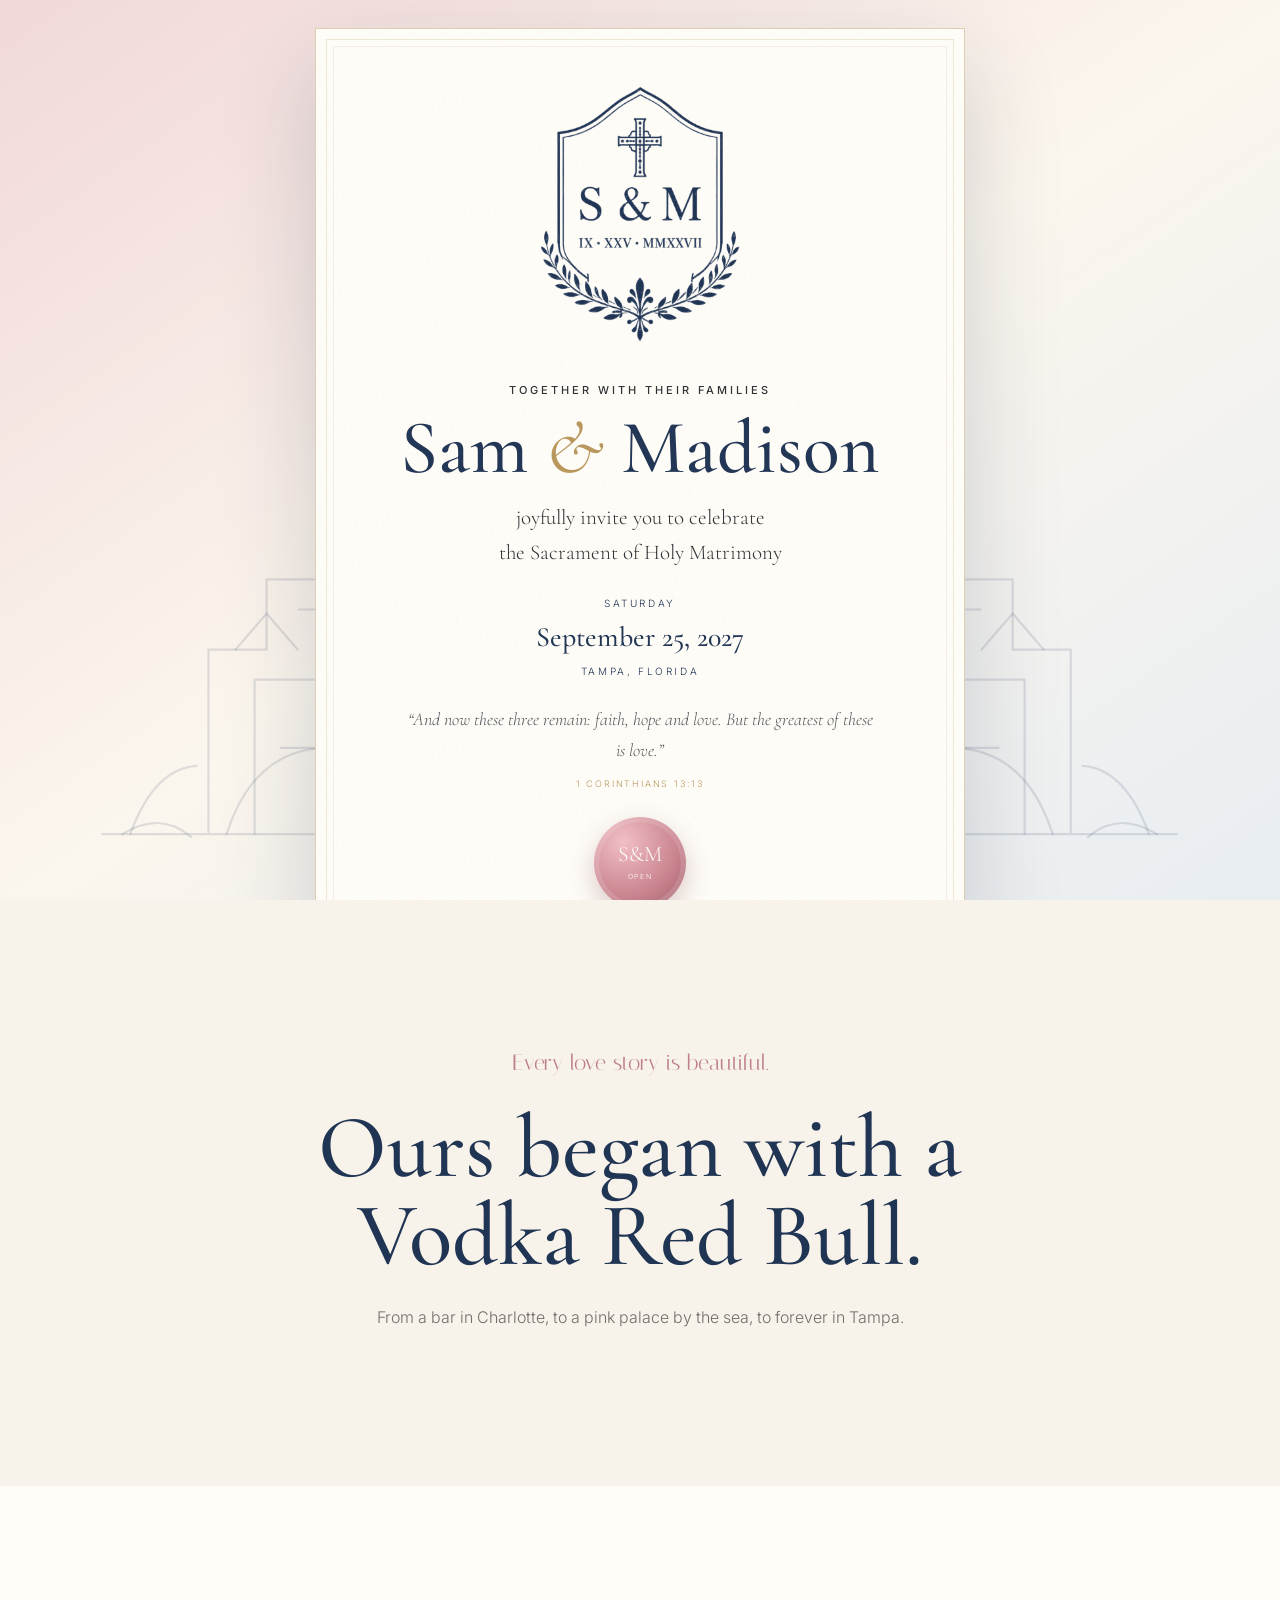
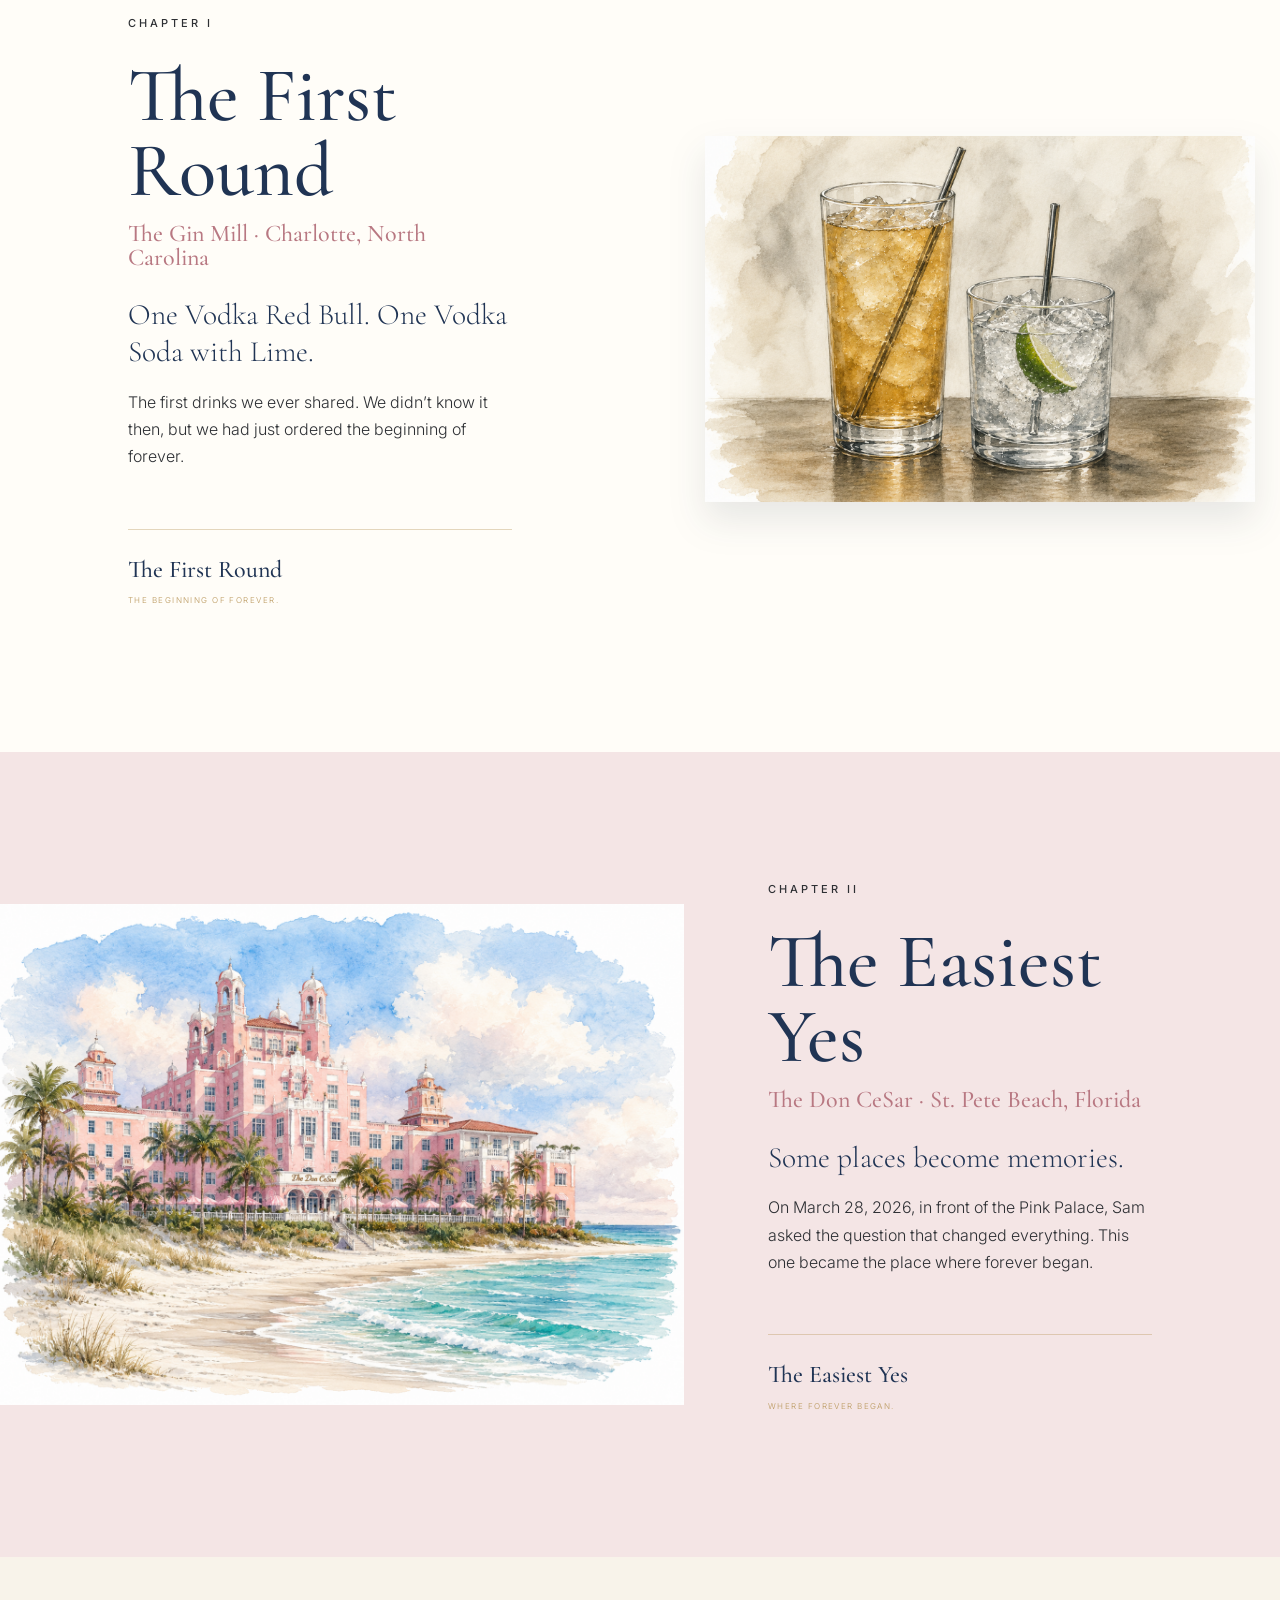
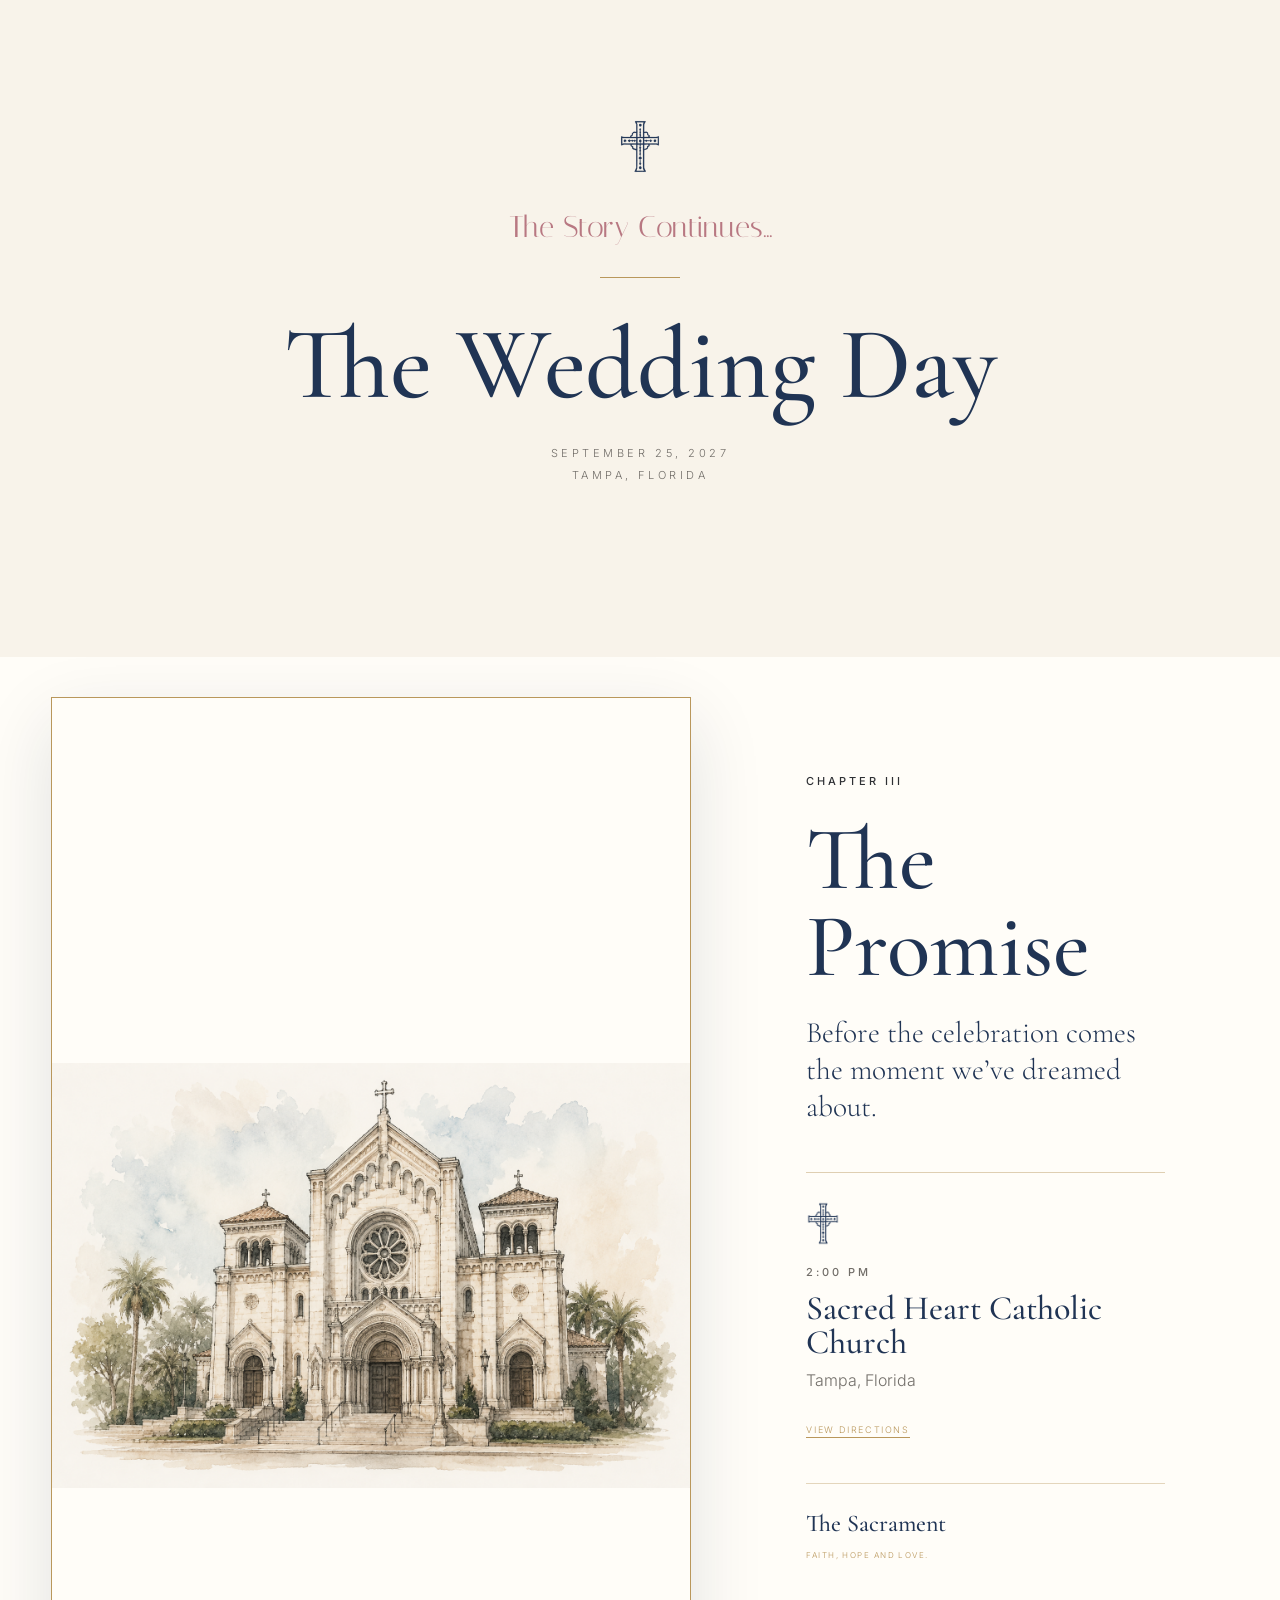
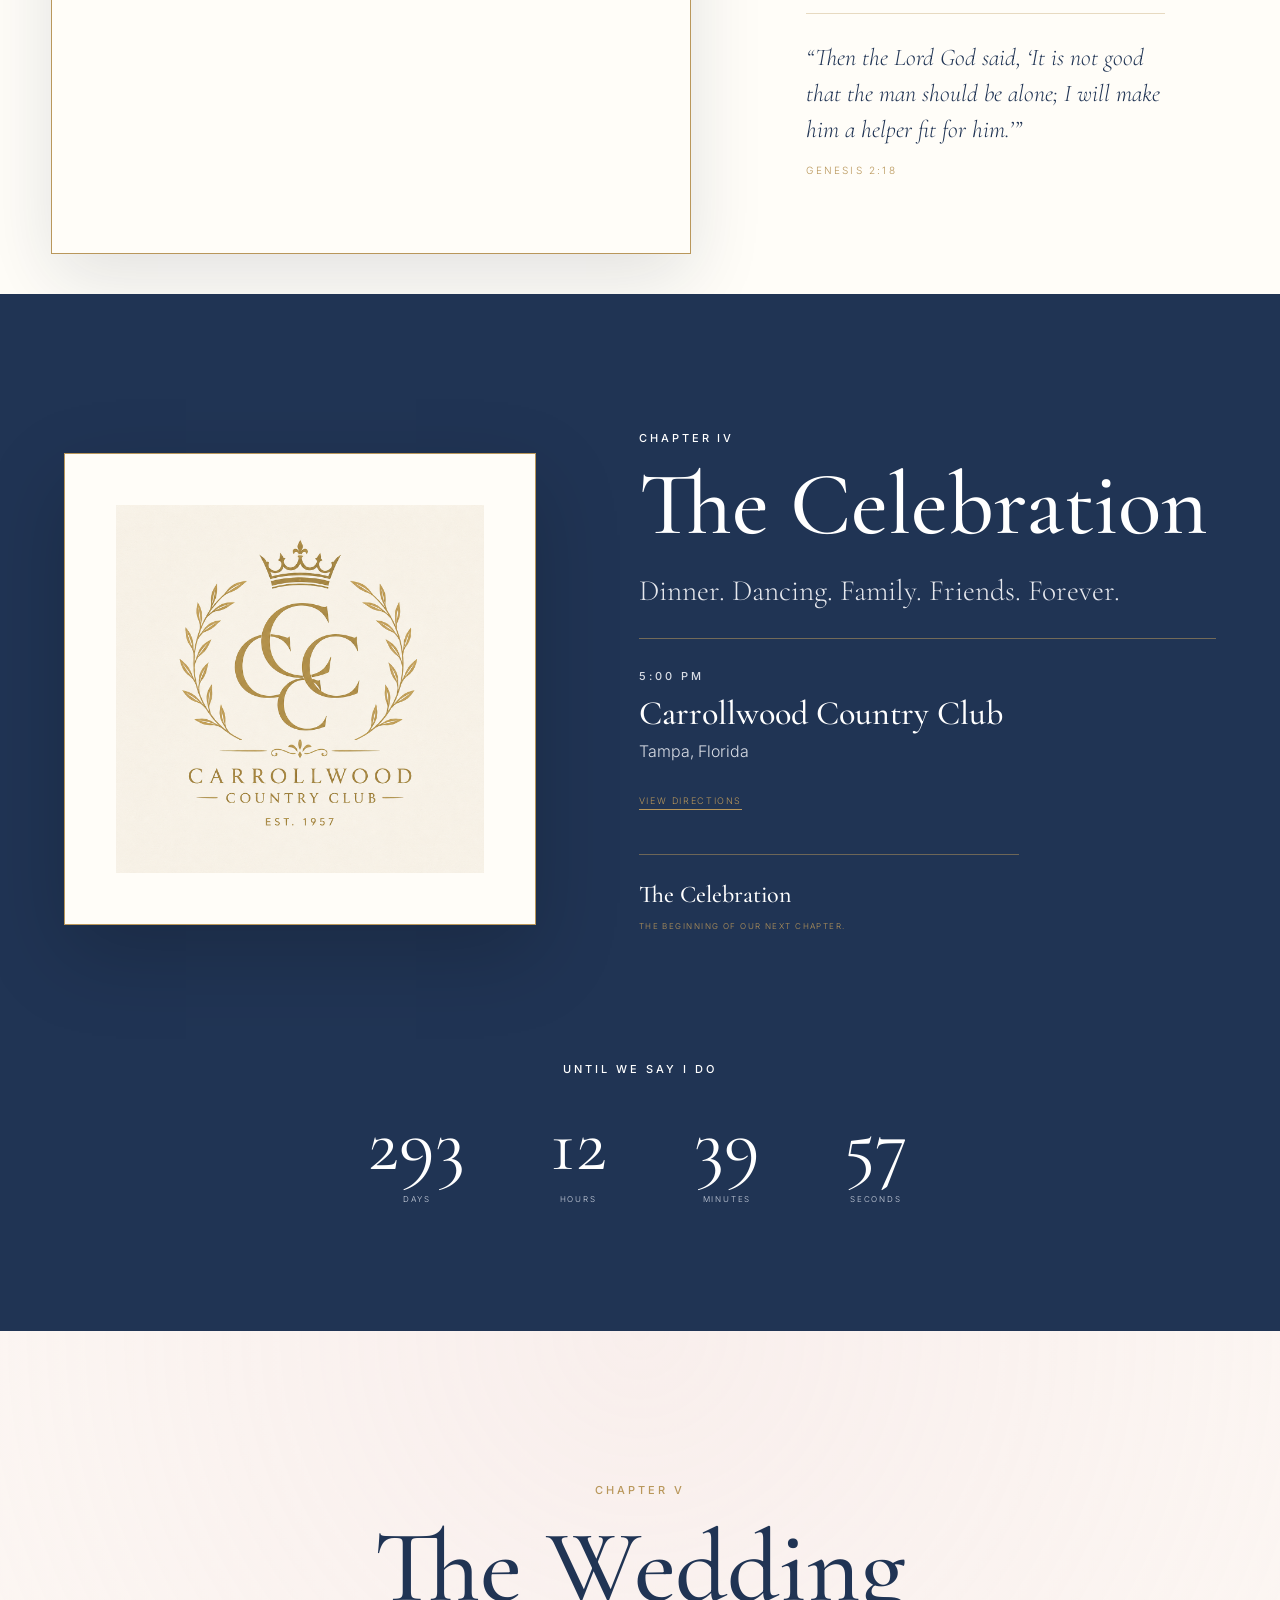
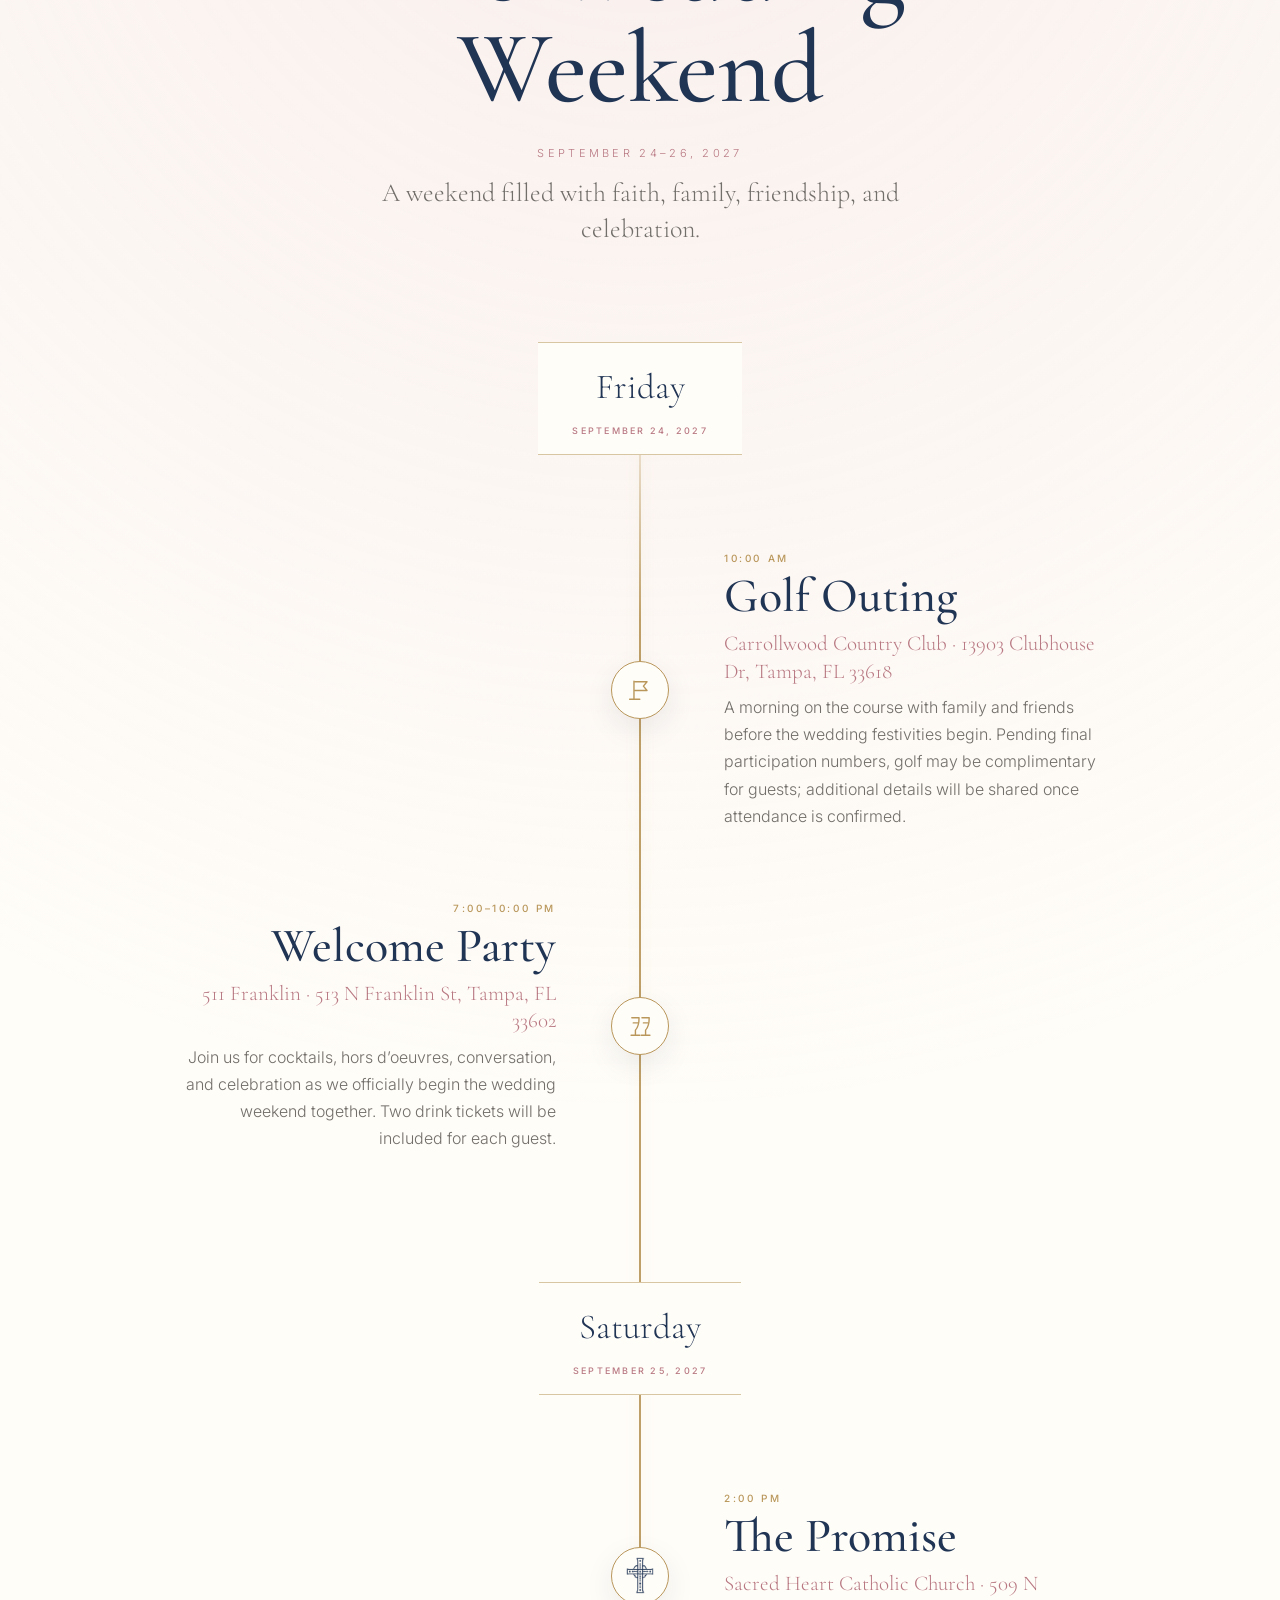
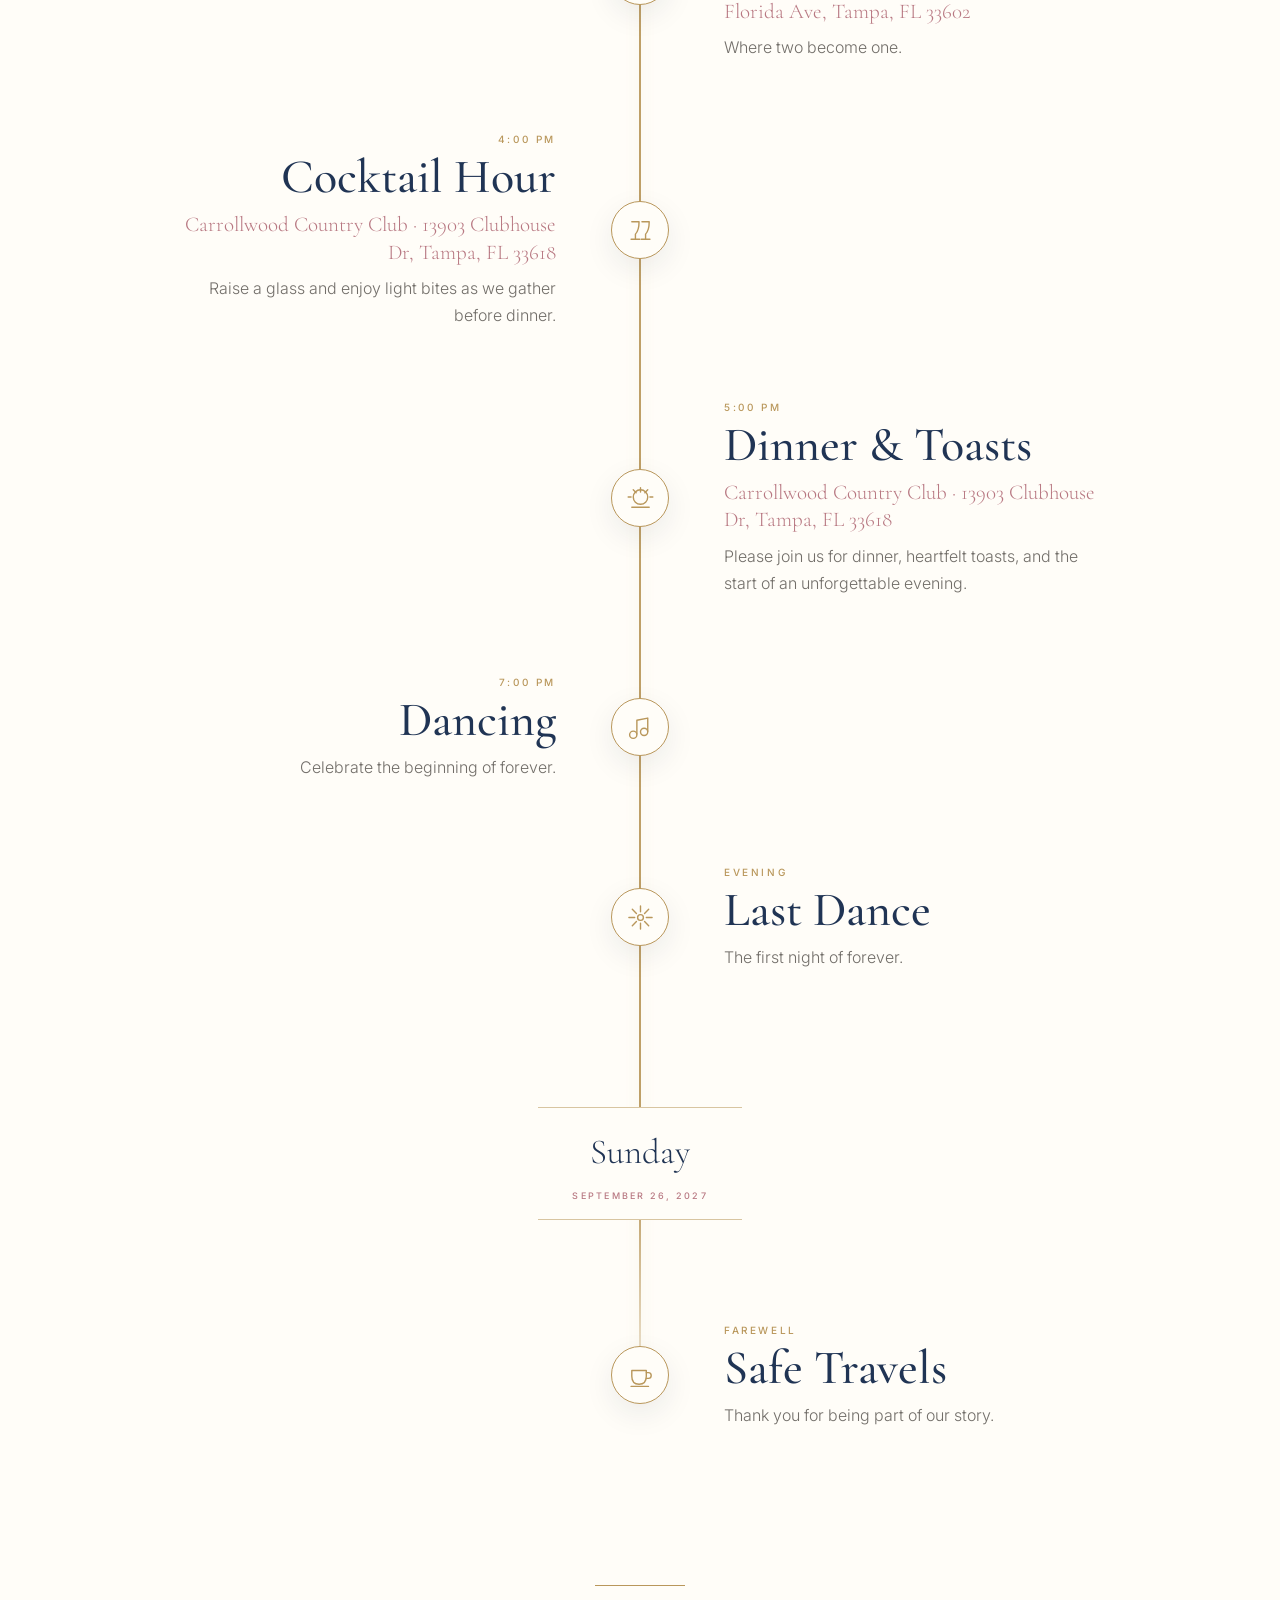
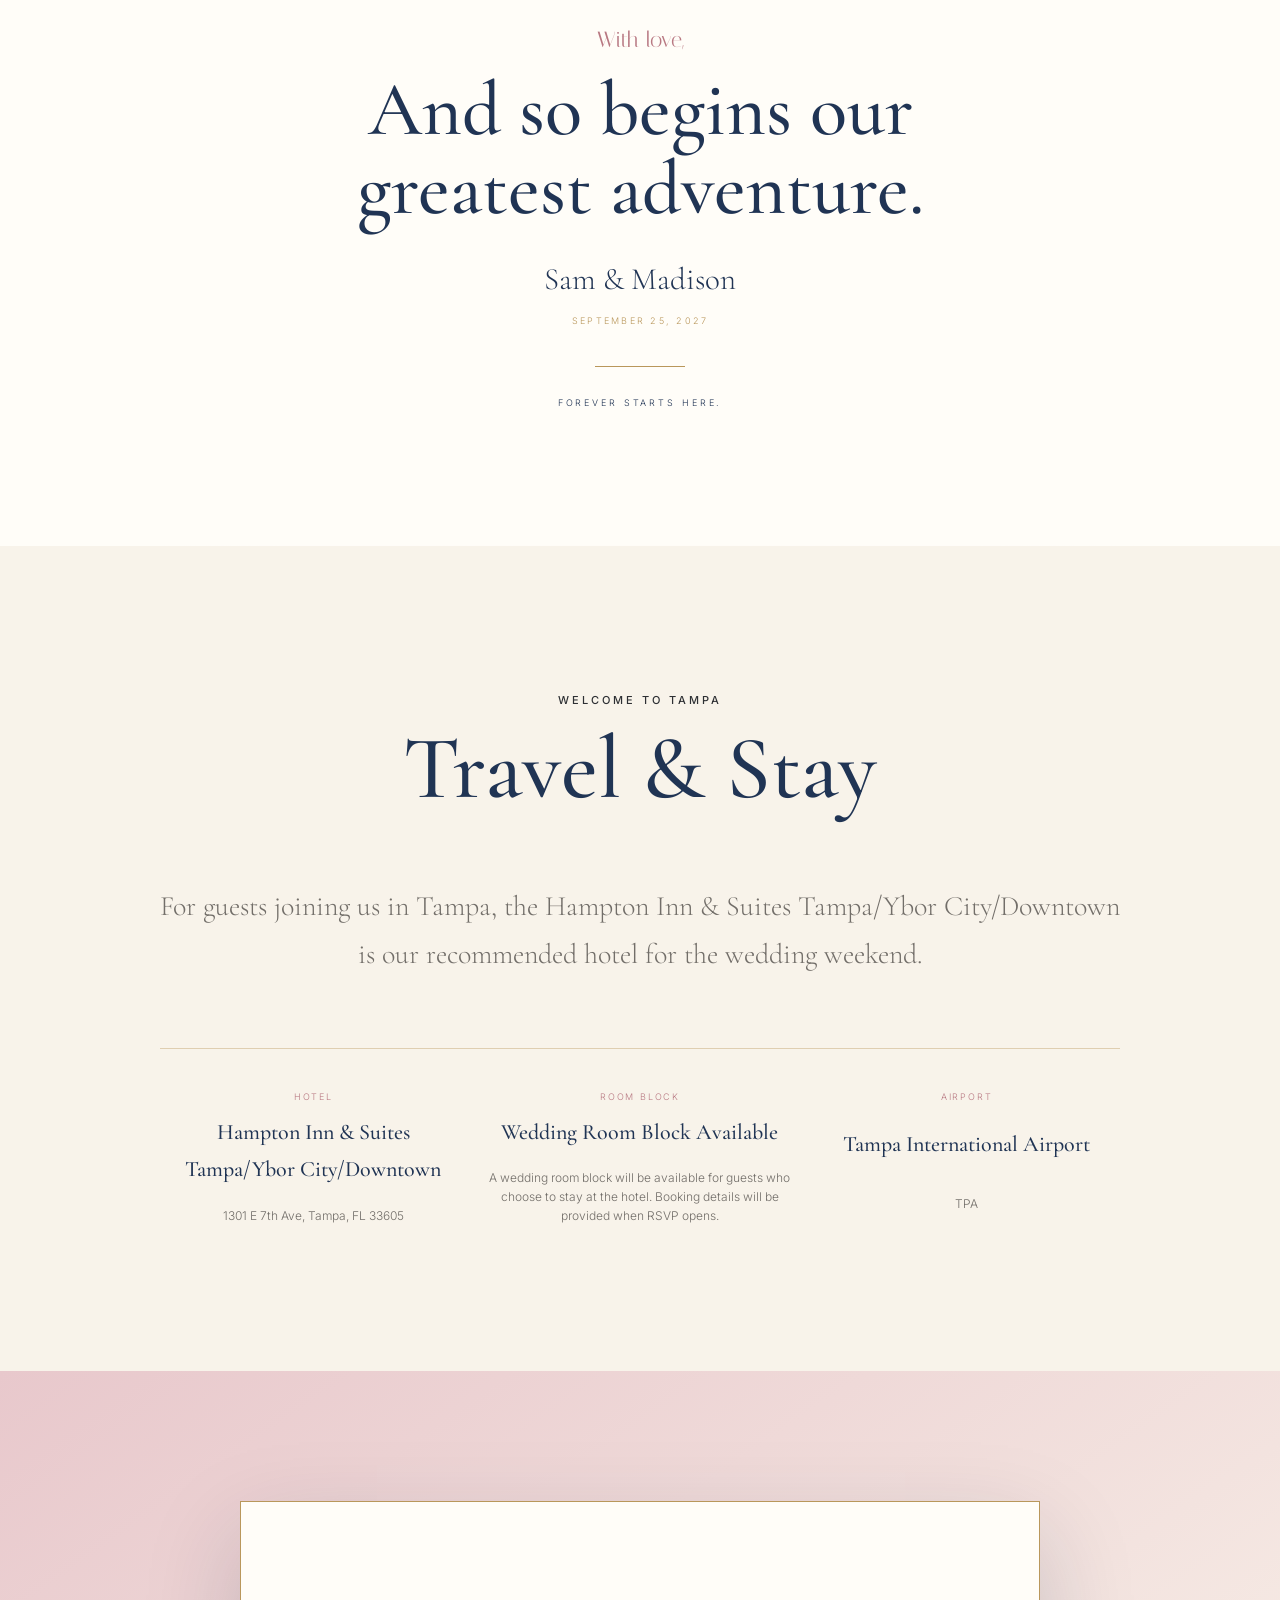
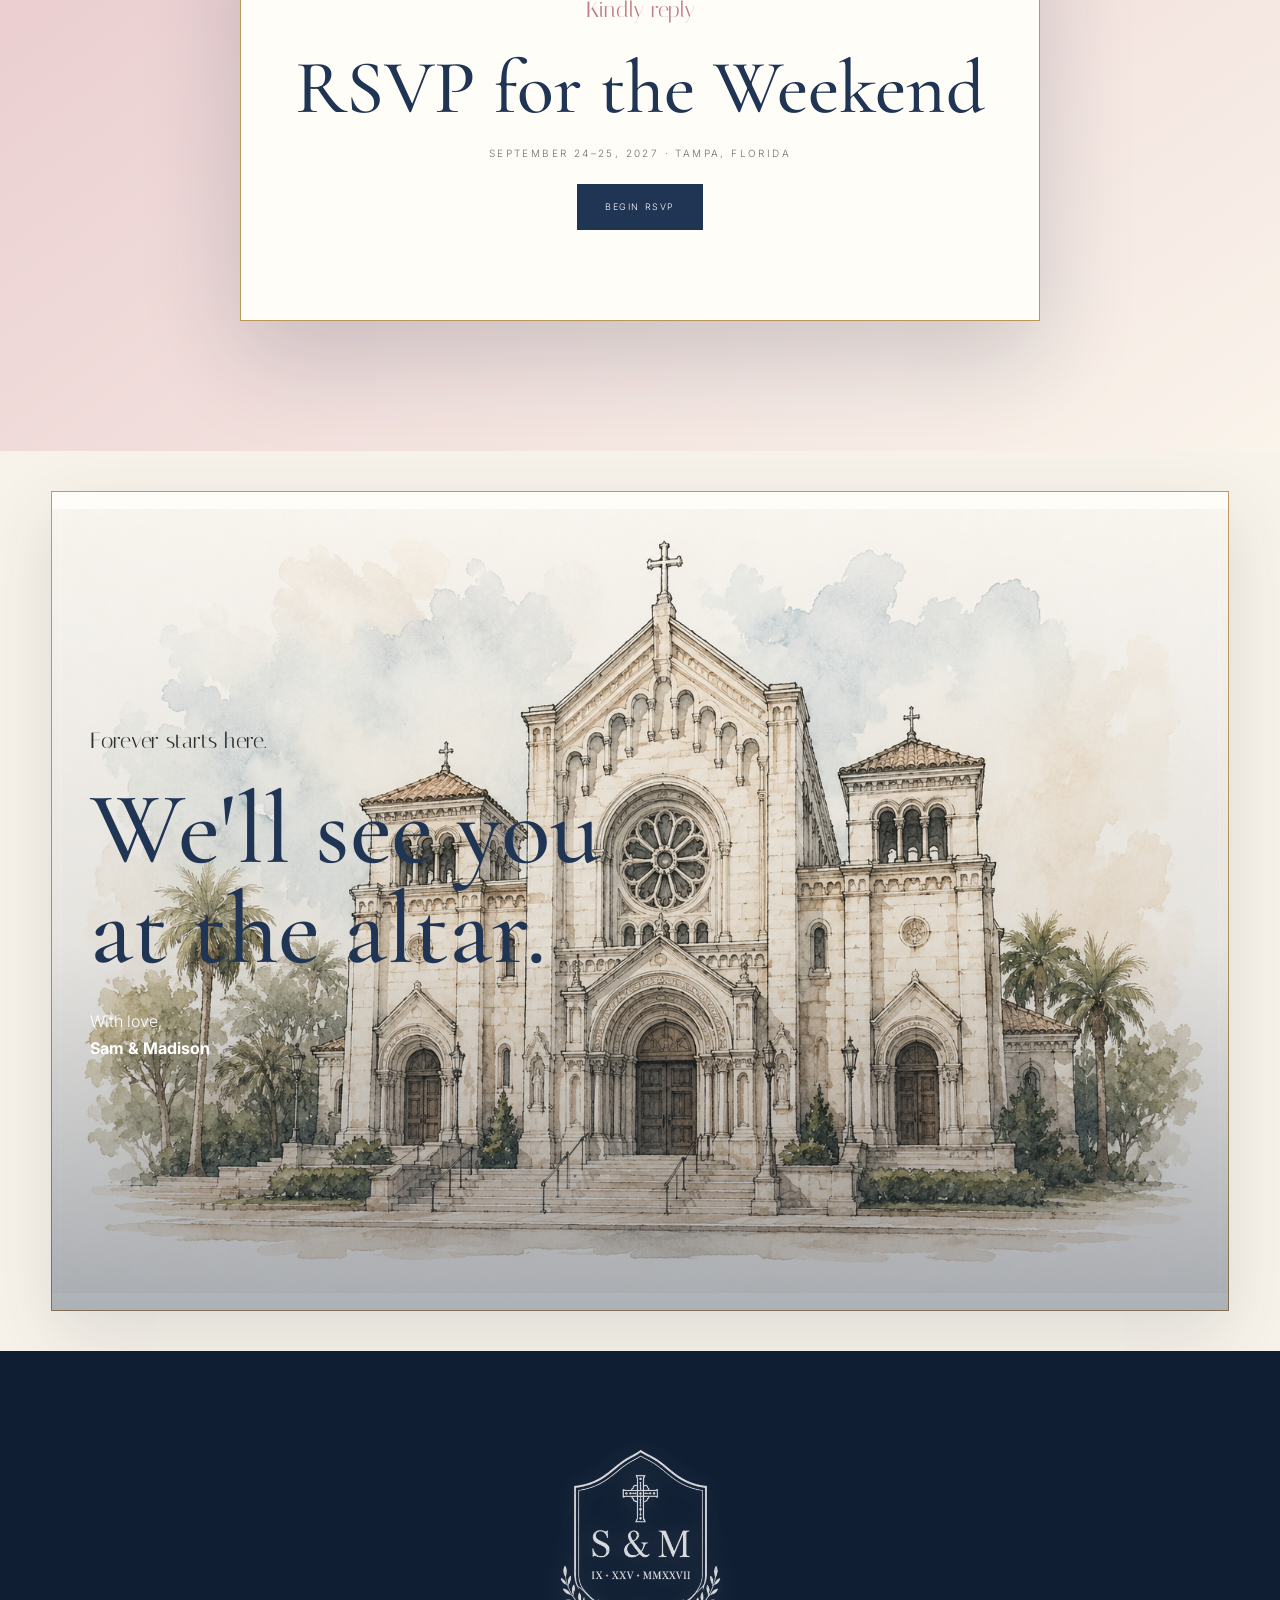
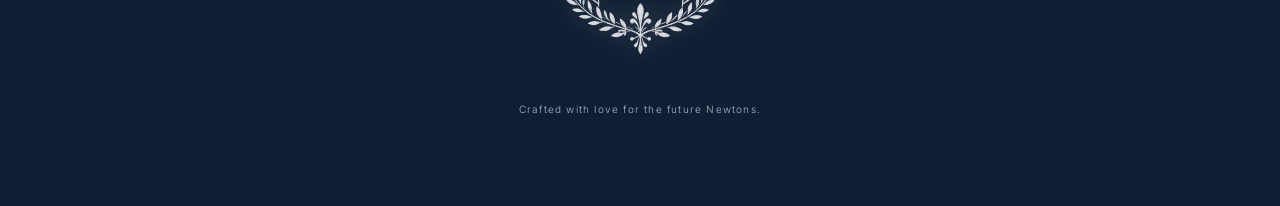
==== index.html @ 2fa148fc "Add files via upload" ====
<!doctype html>
<html lang="en">
<head>
  <meta charset="utf-8">
  <meta name="viewport" content="width=device-width,initial-scale=1">
  <meta name="theme-color" content="#203454">
  <meta name="description" content="The wedding of Sam and Madison — September 25, 2027 in Tampa, Florida.">
  <title>Sam & Madison | September 25, 2027</title>
  <link rel="preconnect" href="https://fonts.googleapis.com">
  <link rel="preconnect" href="https://fonts.gstatic.com" crossorigin>
  <link href="https://fonts.googleapis.com/css2?family=Cormorant+Garamond:ital,wght@0,400;0,500;0,600;1,400&family=Inter:wght@300;400;500&family=Italiana&display=swap" rel="stylesheet">
  <link rel="stylesheet" href="styles.css?v=20260821-1044">
<!-- MOBILE-INLINE-FIX-20260821 -->
<style id="mobile-inline-fix-20260821">
@media (max-width: 600px) {
  /* Opening invitation: intentionally smaller, floating like desktop */
  #opening.opening {
    display:grid !important;
    place-items:start center !important;
    padding:7vh 0 16px !important;
    overflow:hidden !important;
  }
  /* Mobile opening backdrop: show the cathedral as a complete, subtle silhouette */
  #opening .opening-sketch {
    left:50% !important;
    right:auto !important;
    bottom:1.5vh !important;
    width:106vw !important;
    max-width:none !important;
    transform:translateX(-50%) !important;
    color:rgba(32,52,84,.075) !important;
    opacity:1 !important;
  }
  #opening .opening-sketch svg {
    display:block !important;
    width:100% !important;
    height:auto !important;
  }
  #opening .invitation-card {
    width:80vw !important;
    max-width:350px !important;
    min-height:0 !important;
    height:auto !important;
    max-height:calc(100svh - 30px) !important;
    margin:0 auto !important;
    padding:18px 22px 22px !important;
    overflow:hidden !important;
  }
  #opening .crest.crest-image {
    width:100px !important;
    height:auto !important;
    margin:0 auto 6px !important;
    padding:0 !important;
    border:0 !important;
  }
  #opening .crest.crest-image:before { display:none !important; }
  #opening .invitation-card .kicker {
    font-size:6.1px !important;
    margin:0 0 5px !important;
  }
  #opening .invitation-card h1 {
    font-size:30px !important;
    margin:2px 0 6px !important;
  }
  #opening .invite-copy {
    font-size:11px !important;
    line-height:1.2 !important;
    margin:0 !important;
  }
  #opening .date-lockup { margin:7px 0 !important; gap:0 !important; }
  #opening .date-lockup span { font-size:5.8px !important; }
  #opening .date-lockup strong { font-size:15.5px !important; }
  #opening .invitation-card blockquote {
    max-width:250px !important;
    font-size:8.5px !important;
    line-height:1.22 !important;
    margin:6px auto 0 !important;
  }
  #opening .invitation-card cite { font-size:5.2px !important; }
  #opening .seal {
    width:48px !important;
    height:48px !important;
    margin-top:7px !important;
  }
  #opening .seal-monogram { font-size:13px !important; }
  #opening .seal-label { font-size:4.4px !important; margin-top:2px !important; }

  /* Story chapters: eliminate the oversized mobile image wells */
  #story .story-row,
  #story .story-row.reverse {
    display:block !important;
    min-height:0 !important;
    height:auto !important;
  }
  #story .story-copy {
    padding:54px 28px 20px !important;
  }
  #story .illustration,
  #story .drink-illustration,
  #story .hotel-illustration {
    display:block !important;
    min-height:0 !important;
    height:auto !important;
    padding:6px 18px 34px !important;
    margin:0 !important;
  }
  #story .vodka-sodas-realistic {
    display:block !important;
    width:84% !important;
    max-width:520px !important;
    height:auto !important;
    margin:0 auto !important;
    transform:none !important;
  }
  #story .don-cesar-watercolor {
    display:block !important;
    width:92% !important;
    max-width:560px !important;
    height:auto !important;
    margin:0 auto !important;
    transform:none !important;
  }

  /* Wedding weekend: day labels start on the left with the gold spine */
  #weekend .timeline:before {
    left:28px !important;
    transform:none !important;
  }
  #weekend .timeline-day-heading {
    width:calc(100% - 54px) !important;
    max-width:none !important;
    margin:0 0 38px 28px !important;
    padding:13px 16px 15px !important;
    text-align:center !important;
  }
  #weekend .timeline-day-heading p,
  #weekend .timeline-day-heading h3 {
    text-align:center !important;
  }
  #weekend .timeline-day-heading p { font-size:31px !important; }
  #weekend .timeline-day-heading h3 { font-size:8px !important; }
  #weekend .timeline-event {
    grid-template-columns:58px minmax(0,1fr) !important;
  }
  #weekend .timeline-marker {
    grid-column:1 !important;
  }
  #weekend .timeline-event .timeline-card,
  #weekend .timeline-event:nth-of-type(even) .timeline-card,
  #weekend .timeline-event:nth-of-type(odd) .timeline-card {
    grid-column:2 !important;
    text-align:left !important;
    padding:26px 8px 26px 16px !important;
  }
}


/* Desktop hero: narrower photo frame = less aggressive crop of portrait engagement photo */
@media (min-width: 801px) {
  .hero {
    padding-left: 10vw !important;
    padding-right: 10vw !important;
  }
  .hero-photo {
    inset: 104px 10vw 4vw !important;
    background-position: center 30% !important;
  }
  .hero-shade {
    inset: 104px 10vw 4vw !important;
  }
  .hero-copy {
    padding-left: 8vw !important;
    padding-bottom: 8vh !important;
  }
}

</style>
<!-- /MOBILE-INLINE-FIX-20260821 -->
<style id="travel-hotel-details">
.travel-columns small{display:block;margin-top:8px;color:var(--muted);font-size:12px;line-height:1.6;font-weight:300}
</style>
<style id="rsvp-main-card-update">
.rsvp-card .rsvp-weekend-date{margin:18px 0 0;text-transform:uppercase;letter-spacing:.24em;font-size:10px;color:var(--muted)}
@media(max-width:800px){.rsvp-card .rsvp-weekend-date{font-size:8px;letter-spacing:.18em;line-height:1.7}}
</style></head>
<body class="locked ">
  
<div class="opening" id="opening" aria-label="Wedding invitation">
    <div class="opening-sketch" aria-hidden="true">
      <svg viewBox="0 0 1200 480" role="img">
        <g fill="none" stroke="currentColor" stroke-width="2.2" stroke-linecap="round" stroke-linejoin="round">
          <path d="M64 414h1072M170 414V230h58v-70h74v70h62V122h92v108h62V74h164v156h62V122h92v108h62v-70h74v70h58v184"/>
          <path d="M216 414V260h136v154M848 414V260h136v154M456 414V250h288v164"/>
          <path d="M508 414V302h184v112M600 74V20M574 45h52"/>
          <path d="M522 118h156M530 150h140M538 182h124M548 214h104"/>
          <path d="M260 190h48M892 190h48M392 156h36M772 156h36"/>
          <path d="M188 414c20-62 56-86 102-86s82 24 102 86M808 414c20-62 56-86 102-86s82 24 102 86"/>
          <path d="M92 414c16-44 38-66 66-68M1108 414c-16-44-38-66-66-68"/>
          <path d="M242 328h82M876 328h82M478 278h244"/>
          <path d="M550 414v-70h100v70M586 344v70M614 344v70"/>
          <path d="M197 230l31-36 31 36M941 230l31-36 31 36M364 122l46-44 46 44M744 122l46-44 46 44"/>
          <path d="M518 74l82-54 82 54"/>
          <path d="M84 414c26-16 48-15 69 3M1047 417c21-18 43-19 69-3"/>
        </g>
      </svg>
    </div>

    <article class="invitation-card" id="invitationCard">
      <div class="paper-grain"></div>
      <div class="crest crest-image" aria-label="Sam and Madison wedding crest">
        <img src="assets/save-the-date-crest-clean.png" alt="S and M Newton wedding crest">
      </div>
      <p class="kicker">Together with their families</p>
      <h1>Sam <em>&</em> Madison</h1>
      <p class="invite-copy">joyfully invite you to celebrate<br>the Sacrament of Holy Matrimony</p>
      <div class="date-lockup">
        <span>Saturday</span>
        <strong>September 25, 2027</strong>
        <span>Tampa, Florida</span>
      </div>
      <blockquote>“And now these three remain: faith, hope and love. But the greatest of these is love.”</blockquote>
      <cite>1 Corinthians 13:13</cite>
      <button class="seal" id="openInvitation" type="button">
        <span class="seal-monogram">S&amp;M</span>
        <span class="seal-label">Open</span>
      </button>
    </article>
  </div>

  <header class="site-header">
    <a class="brand" href="#home" aria-label="Back to top">S <span>&</span> M</a>
    <button class="menu-button" id="menuButton" aria-expanded="false" aria-controls="siteNav">Menu</button>
    <nav id="siteNav">
      <a href="#story">Our Journey</a>
      <a href="#details">The Celebration</a>
      <a href="#weekend">The Weekend</a>
      <a href="#travel">Travel</a>
      <a href="#rsvp">RSVP</a>
    </nav>
  </header>

  <main>
    <section class="hero" id="home">
      <div class="hero-photo" role="img" aria-label="Sam and Madison"></div>
      <div class="hero-shade"></div>
      <div class="hero-copy reveal">
        <p class="eyebrow">The wedding of</p>
        <h2>Sam <em>&</em> Madison</h2>
        <p>September 25, 2027 · Tampa, Florida</p>
        <a href="#story" class="text-link">Enter our story <span>↓</span></a>
      </div>
    </section>

    <section class="editorial-intro reveal">
      <p class="script">Every love story is beautiful.</p>
      <h2>Ours began with a<br>Vodka Red Bull.</h2>
      <p>From a bar in Charlotte, to a pink palace by the sea, to forever in Tampa.</p>
    </section>

    <section class="story editorial-chapters" id="story">
      <article class="story-row chapter-panel chapter-one reveal">
        <span class="chapter-number" aria-hidden="true">I</span>
        <div class="story-copy">
          <p class="chapter">Chapter I</p><h2>The First Round</h2>
          <h3>The Gin Mill · Charlotte, North Carolina</h3>
          <p class="chapter-lead">One Vodka Red Bull. One Vodka Soda with Lime.</p>
          <p>The first drinks we ever shared. We didn’t know it then, but we had just ordered the beginning of forever.</p>
          <p class="art-caption"><strong>The First Round</strong><span>The beginning of forever.</span></p>
        </div>
        <div class="illustration drink-illustration" aria-label="Watercolor illustration of a Vodka Red Bull and vodka soda with lime">
          <img class="vodka-sodas-realistic" src="assets/vodka-sodas-realistic.png" alt="Watercolor illustration of a Vodka Red Bull and vodka soda with lime">
        </div>
      </article>
      <article class="story-row reverse blush chapter-panel chapter-two reveal">
        <span class="chapter-number" aria-hidden="true">II</span>
        <div class="story-copy">
          <p class="chapter">Chapter II</p><h2>The Easiest Yes</h2>
          <h3>The Don CeSar · St. Pete Beach, Florida</h3>
          <p class="chapter-lead">Some places become memories.</p>
          <p>On March 28, 2026, in front of the Pink Palace, Sam asked the question that changed everything. This one became the place where forever began.</p>
          <p class="art-caption"><strong>The Easiest Yes</strong><span>Where forever began.</span></p>
        </div>
        <div class="illustration hotel-illustration" aria-label="Watercolor illustration of The Don CeSar">
          <img src="assets/don-cesar-watercolor.png" alt="Watercolor illustration of the Don CeSar hotel" class="don-cesar-watercolor">
        </div>
      </article>
    </section>


    <section class="wedding-day-break reveal">
      <div class="detail-cross" aria-hidden="true"><img class="crest-cross-icon" src="assets/crest-cross-exact.png" alt="" aria-hidden="true"></div>
      <p class="break-script">The Story Continues...</p>
      <div class="break-line"></div>
      <h2>The Wedding Day</h2>
      <p class="break-date">
        September 25, 2027<br>
        Tampa, Florida
      </p>
    </section>

    <section class="promise chapter-panel" id="details">
      <span class="chapter-number" aria-hidden="true">III</span>
      <div class="promise-art reveal" aria-hidden="true"></div>
      <div class="promise-copy reveal">
        <p class="chapter">Chapter III</p><h2>The Promise</h2>
        <p class="chapter-lead">Before the celebration comes the moment we’ve dreamed about.</p>
        <div class="promise-details">
          <div class="detail-cross" aria-hidden="true"><img class="crest-cross-icon" src="assets/crest-cross-exact.png" alt="" aria-hidden="true"></div>
          <p class="time">2:00 PM</p><h3>Sacred Heart Catholic Church</h3><p>Tampa, Florida</p>
          <a href="https://maps.google.com/?q=Sacred+Heart+Catholic+Church+Tampa+Florida" target="_blank" rel="noopener">View directions</a>
        </div>
        <p class="art-caption"><strong>The Sacrament</strong><span>Faith, hope and love.</span></p>
        <div class="promise-verse">
          <blockquote>
            “Then the Lord God said, ‘It is not good that the man should be alone; I will make him a helper fit for him.’”
          </blockquote>
          <cite>Genesis 2:18</cite>
        </div>

      </div>
    </section>

    <section class="celebration-chapter chapter-panel">
      <span class="chapter-number" aria-hidden="true">IV</span>
      <div class="celebration-inner">
        <div class="celebration-logo reveal"><img src="assets/ccc-logo.png" alt="Carrollwood Country Club monogram"></div>
        <div class="celebration-copy reveal">
          <p class="chapter">Chapter IV</p><h2>The Celebration</h2>
          <p class="chapter-lead">Dinner. Dancing. Family. Friends. Forever.</p>
          <div class="celebration-details"><p class="time">5:00 PM</p><h3>Carrollwood Country Club</h3><p>Tampa, Florida</p>
          <a href="https://maps.google.com/?q=Carrollwood+Country+Club+Tampa+Florida" target="_blank" rel="noopener">View directions</a></div>
          <p class="art-caption"><strong>The Celebration</strong><span>The beginning of our next chapter.</span></p>
        </div>
      </div>
      <div class="countdown-wrap reveal"><p class="eyebrow">Until we say I do</p><div class="countdown" id="countdown"></div></div>
    </section>


    <section class="wedding-weekend" id="weekend">
      <div class="weekend-heading reveal">
        <p class="chapter">Chapter V</p>
        <h2>The Wedding Weekend</h2>
        <p class="weekend-dates">September 24–26, 2027</p>
        <p class="weekend-intro">A weekend filled with faith, family, friendship, and celebration.</p>
      </div>

      <div class="timeline">
        <article class="timeline-day reveal">
          <header class="timeline-day-heading">
            <p>Friday</p>
            <h3>September 24, 2027</h3>
          </header>

          <div class="timeline-event">
            <div class="timeline-marker" aria-hidden="true">
              <svg viewBox="0 0 40 40">
                <path d="M11 32V7"></path>
                <path d="M12 8h17l-5 6 5 6H12"></path>
                <path d="M5 32h14"></path>
              </svg>
            </div>
            <div class="timeline-card">
              <p class="timeline-time">10:00 AM</p>
              <h4>Golf Outing</h4>
              <p class="timeline-location">Carrollwood Country Club · 13903 Clubhouse Dr, Tampa, FL 33618</p>
              <p>A morning on the course with family and friends before the wedding festivities begin. Pending final participation numbers, golf may be complimentary for guests; additional details will be shared once attendance is confirmed.</p>
            </div>
          </div>

          <div class="timeline-event">
            <div class="timeline-marker" aria-hidden="true">
              <svg viewBox="0 0 40 40">
                <path d="M8 8h10c0 8-1 13-5 17v7"></path>
                <path d="M7 32h12"></path>
                <path d="M22 8h10c0 8-1 13-5 17v7"></path>
                <path d="M21 32h12"></path>
                <path d="M10 15h6M24 15h6"></path>
              </svg>
            </div>
            <div class="timeline-card">
              <p class="timeline-time">7:00–10:00 PM</p>
              <h4>Welcome Party</h4>
              <p class="timeline-location">511 Franklin · 513 N Franklin St, Tampa, FL 33602</p>
              <p>Join us for cocktails, hors d’oeuvres, conversation, and celebration as we officially begin the wedding weekend together. Two drink tickets will be included for each guest.</p>
            </div>
          </div>
        </article>

        <article class="timeline-day reveal">
          <header class="timeline-day-heading">
            <p>Saturday</p>
            <h3>September 25, 2027</h3>
          </header>

          <div class="timeline-event">
            <div class="timeline-marker timeline-cross" aria-hidden="true"><img class="crest-cross-icon" src="assets/crest-cross-exact.png" alt="" aria-hidden="true"></div>
            <div class="timeline-card">
              <p class="timeline-time">2:00 PM</p>
              <h4>The Promise</h4>
              <p class="timeline-location">Sacred Heart Catholic Church · 509 N Florida Ave, Tampa, FL 33602</p>
              <p>Where two become one.</p>
            </div>
          </div>

          <div class="timeline-event">
            <div class="timeline-marker" aria-hidden="true">
              <svg viewBox="0 0 40 40">
                <path d="M8 8h10c0 8-1 13-5 17v7"></path>
                <path d="M7 32h12"></path>
                <path d="M22 8h10c0 8-1 13-5 17v7"></path>
                <path d="M21 32h12"></path>
              </svg>
            </div>
            <div class="timeline-card">
              <p class="timeline-time">4:00 PM</p>
              <h4>Cocktail Hour</h4>
              <p class="timeline-location">Carrollwood Country Club · 13903 Clubhouse Dr, Tampa, FL 33618</p>
              <p>Raise a glass and enjoy light bites as we gather before dinner.</p>
            </div>
          </div>

          <div class="timeline-event">
            <div class="timeline-marker" aria-hidden="true">
              <svg viewBox="0 0 40 40">
                <circle cx="20" cy="18" r="10"></circle>
                <path d="M20 5v6M7 18H3M37 18h-4M10 8l4 4M30 8l-4 4"></path>
                <path d="M8 32h24"></path>
              </svg>
            </div>
            <div class="timeline-card">
              <p class="timeline-time">5:00 PM</p>
              <h4>Dinner &amp; Toasts</h4>
              <p class="timeline-location">Carrollwood Country Club · 13903 Clubhouse Dr, Tampa, FL 33618</p>
              <p>Please join us for dinner, heartfelt toasts, and the start of an unforgettable evening.</p>
            </div>
          </div>

          <div class="timeline-event">
            <div class="timeline-marker" aria-hidden="true">
              <svg viewBox="0 0 40 40">
                <path d="M15 29V10l15-3v18"></path>
                <circle cx="10" cy="30" r="5"></circle>
                <circle cx="25" cy="26" r="5"></circle>
              </svg>
            </div>
            <div class="timeline-card">
              <p class="timeline-time">7:00 PM</p>
              <h4>Dancing</h4>
              <p>Celebrate the beginning of forever.</p>
            </div>
          </div>

          <div class="timeline-event">
            <div class="timeline-marker" aria-hidden="true">
              <svg viewBox="0 0 40 40">
                <path d="M20 4v8M20 28v8M4 20h8M28 20h8M8.7 8.7l5.7 5.7M25.6 25.6l5.7 5.7M31.3 8.7l-5.7 5.7M14.4 25.6l-5.7 5.7"></path>
                <circle cx="20" cy="20" r="4"></circle>
              </svg>
            </div>
            <div class="timeline-card">
              <p class="timeline-time">Evening</p>
              <h4>Last Dance</h4>
              <p>The first night of forever.</p>
            </div>
          </div>
        </article>

        <article class="timeline-day timeline-day-final reveal">
          <header class="timeline-day-heading">
            <p>Sunday</p>
            <h3>September 26, 2027</h3>
          </header>

          <div class="timeline-event">
            <div class="timeline-marker" aria-hidden="true">
              <svg viewBox="0 0 40 40">
                <path d="M8 13h20v8c0 7-4 11-10 11S8 28 8 21z"></path>
                <path d="M28 16h3c5 0 5 8 0 8h-3"></path>
                <path d="M7 35h24"></path>
              </svg>
            </div>
            <div class="timeline-card">
              <p class="timeline-time">Farewell</p>
              <h4>Safe Travels</h4>
              <p>Thank you for being part of our story.</p>
            </div>
          </div>
        </article>
      </div>

      <div class="weekend-closing reveal">
        <span class="closing-line" aria-hidden="true"></span>
        <p class="closing-thanks">With love,</p>
        <h3>And so begins our greatest adventure.</h3>
        <p class="closing-names">Sam &amp; Madison</p>
        <p class="closing-date">September 25, 2027</p>
        <span class="closing-line" aria-hidden="true"></span>
        <p class="forever-starts">Forever starts here.</p>
      </div>
    </section>

    <section class="travel" id="travel">
      <div class="section-title reveal">
        <p class="eyebrow">Welcome to Tampa</p>
        <h2>Travel & Stay</h2>
      </div>
      <div class="travel-copy reveal">
        <p>For guests joining us in Tampa, the Hampton Inn &amp; Suites Tampa/Ybor City/Downtown is our recommended hotel for the wedding weekend.</p>
        <div class="travel-columns">
          <div><span>Hotel</span><strong>Hampton Inn &amp; Suites Tampa/Ybor City/Downtown</strong><small>1301 E 7th Ave, Tampa, FL 33605</small></div>
          <div><span>Room Block</span><strong>Wedding Room Block Available</strong><small>A wedding room block will be available for guests who choose to stay at the hotel. Booking details will be provided when RSVP opens.</small></div>
          <div><span>Airport</span><strong>Tampa International Airport</strong><small>TPA</small></div>
        </div>
      </div>
    </section>

    <section class="rsvp" id="rsvp">
      <article class="rsvp-card reveal">
        <p class="script">Kindly reply</p>
        <h2>RSVP for the Weekend</h2>
        <p class="rsvp-weekend-date">September 24–25, 2027 · Tampa, Florida</p>
        <a href="rsvp.html" class="button">Begin RSVP</a>
      </article>
    </section>

    <section class="finale">
      <div class="finale-photo"></div>
      <div class="finale-overlay"></div>
      <div class="finale-copy reveal">
        <p class="script">Forever starts here.</p>
        <h2>We'll see you<br>at the altar.</h2>
        <p>With love,<br><strong>Sam & Madison</strong></p>
      </div>
    </section>
  </main>

  <footer>
    <div class="footer-crest footer-crest-image">
      <img src="assets/save-the-date-crest-clean.png" alt="S and M Newton wedding crest">
    </div>
    <p>Crafted with love for the future Newtons.</p>
  </footer>

  <script src="script.js"></script>
</body>
</html>
---- styles.css ----
:root{
  --navy:#203454;
  --navy-dark:#14243d;
  --blush:#e8c9ce;
  --blush-soft:#f4e5e5;
  --ivory:#f8f3ea;
  --paper:#fffdf8;
  --gold:#b9975b;
  --ink:#2e3034;
  --muted:#726e69;
  --shadow:0 35px 90px rgba(22,36,61,.18);
}
*{box-sizing:border-box}
html{scroll-behavior:smooth}
body{margin:0;background:var(--ivory);color:var(--ink);font-family:Inter,Arial,sans-serif;font-weight:300;line-height:1.7}
body.locked{overflow:hidden}
a{color:inherit;text-decoration:none}
button{font:inherit}
h1,h2,h3,p{margin-top:0}
h1,h2,h3{font-family:"Cormorant Garamond",Georgia,serif;font-weight:500;line-height:.98}
img,svg{display:block;max-width:100%}
.opening{position:fixed;inset:0;z-index:100;background:linear-gradient(145deg,#f1d8d9 0%,#fbf6ed 50%,#e8edf2 100%);display:grid;place-items:start center;padding:28px;overflow-x:hidden;overflow-y:auto;-webkit-overflow-scrolling:touch;transition:opacity .9s ease,visibility .9s ease}
.opening.is-open{opacity:0;visibility:hidden}
.opening-sketch{position:absolute;left:3vw;right:3vw;bottom:0;color:rgba(32,52,84,.13)}
.opening-sketch svg{width:100%;height:auto}
.invitation-card{position:relative;width:min(650px,92vw);min-height:680px;margin:auto;background:var(--paper);padding:42px 60px 34px;text-align:center;box-shadow:var(--shadow);border:1px solid rgba(185,151,91,.45);transform:translateY(110vh) rotate(.8deg);animation:invitationRise 1.35s cubic-bezier(.16,.82,.2,1) .25s forwards;overflow:hidden}
.invitation-card:before,.invitation-card:after{content:"";position:absolute;inset:10px;border:1px solid rgba(185,151,91,.22);pointer-events:none}
.invitation-card:after{inset:17px;border-color:rgba(232,201,206,.35)}
.paper-grain{position:absolute;inset:0;opacity:.22;pointer-events:none;background-image:url("data:image/svg+xml,%3Csvg viewBox='0 0 180 180' xmlns='http://www.w3.org/2000/svg'%3E%3Cfilter id='n'%3E%3CfeTurbulence type='fractalNoise' baseFrequency='.9' numOctaves='4' stitchTiles='stitch'/%3E%3C/filter%3E%3Crect width='100%25' height='100%25' filter='url(%23n)' opacity='.16'/%3E%3C/svg%3E")}
.crest{position:relative;width:232px;height:232px;margin:0 auto 25px;border:1.35px solid var(--gold);border-radius:50%;display:flex;flex-direction:column;align-items:center;justify-content:center;color:var(--navy);padding:31px 28px 27px}
.crest:before{content:"";position:absolute;inset:10px;border:1px solid rgba(185,151,91,.48);border-radius:50%;pointer-events:none}

.crest strong{font-family:"Cormorant Garamond",serif;font-size:49px;font-weight:500;letter-spacing:.025em;line-height:.88;white-space:nowrap}
.crest strong i{font-weight:400;color:var(--gold)}
.crest span:not(.cross){font-size:9.5px;line-height:1;letter-spacing:.28em;margin:17px 0 12px;white-space:nowrap}
.crest small{display:block;font-size:7.6px;line-height:1;letter-spacing:.16em;white-space:nowrap}
.kicker,.eyebrow,.chapter,.time{text-transform:uppercase;letter-spacing:.27em;font-size:11px;font-weight:500}
.invitation-card h1{font-size:clamp(54px,7vw,76px);color:var(--navy);margin:7px 0 14px}
.invitation-card h1 em,.hero h2 em{font-weight:400;color:var(--gold)}
.invite-copy{font-family:"Cormorant Garamond",serif;font-size:21px}
.date-lockup{display:grid;gap:2px;margin:24px 0;color:var(--navy)}
.date-lockup span{font-size:10px;letter-spacing:.26em;text-transform:uppercase}
.date-lockup strong{font-family:"Cormorant Garamond",serif;font-size:28px;font-weight:500}
.invitation-card blockquote{font-family:"Cormorant Garamond",serif;font-style:italic;font-size:18px;max-width:470px;margin:20px auto 2px;color:#51545a}
.invitation-card cite{font-size:9px;letter-spacing:.2em;text-transform:uppercase;font-style:normal;color:var(--gold)}
.seal{width:92px;height:92px;margin:22px auto 0;border:0;border-radius:50%;background:radial-gradient(circle at 32% 27%,#f2bfc5,#c9828d 60%,#9b5964);color:white;box-shadow:0 10px 26px rgba(124,69,77,.28),inset 0 0 0 5px rgba(255,255,255,.14);cursor:pointer;display:grid;place-items:center;align-content:center;transition:.25s}
.seal:hover{transform:scale(1.06) rotate(-3deg)}
.seal-monogram{font-family:"Cormorant Garamond",serif;font-size:22px;line-height:1}
.seal-label{text-transform:uppercase;letter-spacing:.22em;font-size:7px;margin-top:6px}
@keyframes invitationRise{to{transform:translateY(0) rotate(0)}}
.site-header{position:fixed;z-index:30;top:0;left:0;right:0;height:82px;display:flex;align-items:center;justify-content:space-between;padding:0 5vw;color:var(--navy);transition:.35s}
.site-header.scrolled{background:rgba(248,243,234,.93);color:var(--navy);backdrop-filter:blur(12px);box-shadow:0 8px 35px rgba(20,36,61,.08)}
.brand{font-family:"Cormorant Garamond",serif;font-size:27px;letter-spacing:.08em}.brand span{color:var(--gold)}
.site-header nav{display:flex;gap:34px}.site-header nav a,.menu-button{text-transform:uppercase;letter-spacing:.16em;font-size:10px;font-weight:500}
.menu-button{display:none;border:0;background:none;color:inherit}
.hero{position:relative;min-height:100vh;display:grid;align-items:end;overflow:hidden;background:var(--ivory);padding:104px 4vw 4vw}
.hero-photo,.finale-photo{position:absolute;background-image:url("assets/engagement.jpg");background-size:cover}
.hero-photo{inset:104px 4vw 4vw;background-position:center 28%;border:1px solid var(--gold);box-shadow:0 24px 70px rgba(20,36,61,.12)}
.hero-photo:after{content:"";position:absolute;inset:8px;border:1px solid rgba(255,253,248,.68);pointer-events:none}
.hero-shade{position:absolute;inset:104px 4vw 4vw;background:linear-gradient(90deg,rgba(20,36,61,.72) 0%,rgba(20,36,61,.42) 34%,rgba(20,36,61,.04) 67%),linear-gradient(180deg,rgba(20,36,61,.02) 45%,rgba(20,36,61,.40) 100%)}
.hero-copy{position:relative;color:white;padding:0 7vw 8vh;max-width:840px}
.hero-copy h2{font-size:clamp(66px,10vw,150px);margin:5px 0 16px;letter-spacing:-.04em}
.hero-copy>p:not(.eyebrow){letter-spacing:.15em;text-transform:uppercase;font-size:11px}
.text-link{display:inline-flex;gap:14px;margin-top:26px;border-bottom:1px solid rgba(255,255,255,.55);padding-bottom:7px;text-transform:uppercase;letter-spacing:.17em;font-size:10px}
.editorial-intro{text-align:center;padding:145px 25px 155px;max-width:970px;margin:auto}
.script{font-family:"Italiana","Cormorant Garamond",serif;font-size:22px;color:#bd7e87}
.editorial-intro h2,.section-title h2{font-size:clamp(52px,7vw,92px);color:var(--navy);margin:16px 0 24px}
.editorial-intro>p:last-child{max-width:590px;margin:auto;color:var(--muted)}
.story-row{min-height:720px;display:grid;grid-template-columns:1fr 1fr;align-items:stretch;background:var(--paper)}
.story-row.reverse .story-copy{order:2}.story-row.blush{background:var(--blush-soft)}
.story-copy{padding:clamp(70px,10vw,150px);display:flex;flex-direction:column;justify-content:center}
.story-copy h2{font-size:clamp(52px,6vw,86px);color:var(--navy);margin:14px 0}
.story-copy h3{font-size:24px;color:#b87882;margin-bottom:28px}
.story-copy p:last-child{max-width:560px;color:var(--muted)}
.illustration{display:grid;place-items:center;padding:20px 20px 20px 70px;color:var(--navy)}
.illustration svg{width:min(100%,620px);max-height:620px}
.drink-illustration,
.hotel-illustration {
    background: transparent;
    padding: 25px;
    margin-left: 40px;
}
.vodka-sodas-realistic{display:block;width:min(100%,620px);height:auto;object-fit:contain;filter:drop-shadow(0 18px 18px rgba(20,36,61,.10))}
.vodka-sodas-sketch{overflow:visible}
.vodka-sodas-sketch .glass-lines{stroke-width:3.2}
.vodka-sodas-sketch .ice-lines{stroke-width:2.1;opacity:.66}
.vodka-sodas-sketch .lime-lines{stroke-width:3}
.vodka-sodas-sketch .bubble-lines{stroke-width:1.8;opacity:.68}
.vodka-sodas-sketch .glass-shadow{stroke-width:2;opacity:.24}

.details{padding:145px 5vw;background:var(--navy);color:white}
.section-title{text-align:center;margin-bottom:70px}.details .section-title h2{color:white}
.detail-grid{display:grid;grid-template-columns:repeat(2,minmax(0,1fr));gap:30px;max-width:1120px;margin:auto}
.detail-card{border:1px solid rgba(185,151,91,.65);padding:70px 45px;text-align:center;background:rgba(255,255,255,.03)}
.detail-icon{font-size:32px;color:var(--gold)}.detail-card h3{font-size:38px;margin:14px 0}.detail-card p{color:#d9dde5}
.detail-card a{display:inline-block;margin-top:18px;color:var(--gold);text-transform:uppercase;letter-spacing:.18em;font-size:9px;border-bottom:1px solid}
.countdown-wrap{text-align:center;margin-top:100px}.countdown{display:flex;justify-content:center;gap:clamp(22px,6vw,80px);margin-top:28px}
.countdown div{min-width:72px}.countdown strong{display:block;font-family:"Cormorant Garamond",serif;font-size:clamp(48px,6vw,78px);font-weight:400;line-height:1}
.countdown span{font-size:8px;text-transform:uppercase;letter-spacing:.22em;color:#cdd3df}
.travel{padding:145px 25px;background:var(--ivory)}
.travel-copy{max-width:960px;margin:auto;text-align:center}.travel-copy>p{font-family:"Cormorant Garamond",serif;font-size:28px;color:var(--muted)}
.travel-columns{display:grid;grid-template-columns:repeat(3,1fr);gap:20px;margin-top:70px;border-top:1px solid rgba(185,151,91,.4);padding-top:40px}
.travel-columns div{display:grid;gap:9px}.travel-columns span{text-transform:uppercase;letter-spacing:.2em;font-size:9px;color:#b87882}
.travel-columns strong{font-family:"Cormorant Garamond",serif;font-size:22px;color:var(--navy);font-weight:500}
.rsvp{padding:130px 25px;background:linear-gradient(145deg,#e8c8cc,#faf4eb)}
.rsvp-card{max-width:800px;margin:auto;background:var(--paper);border:1px solid var(--gold);text-align:center;padding:90px 35px;box-shadow:var(--shadow)}
.rsvp-card h2{font-size:76px;color:var(--navy);margin:5px 0 20px}.rsvp-card p:not(.script){color:var(--muted)}
.button{display:inline-block;margin-top:22px;padding:15px 28px;background:var(--navy);color:white;text-transform:uppercase;letter-spacing:.18em;font-size:9px}
.finale{position:relative;min-height:82vh;display:grid;place-items:center;text-align:center;color:white}
.finale-photo{inset:0;background-position:center 45%}.finale-overlay{position:absolute;inset:0;background:rgba(20,36,61,.64)}
.finale-copy{position:relative;padding:30px}.finale-copy h2{font-size:clamp(58px,8vw,110px);margin:15px 0}.finale-copy .script{color:#f0ccd1}
footer{text-align:center;padding:70px 20px;background:#101e33;color:#f1eee8}
.footer-crest{display:grid;gap:2px;margin-bottom:22px}.footer-crest span{color:var(--gold)}.footer-crest strong{font-family:"Cormorant Garamond",serif;font-size:33px;font-weight:500}
.footer-crest small{letter-spacing:.2em;font-size:8px}.footer-crest+p{font-size:10px;letter-spacing:.12em;color:#aeb7c7}
.reveal{opacity:0;transform:translateY(28px);transition:opacity .9s ease,transform .9s ease}.reveal.in-view{opacity:1;transform:none}
@media(max-width:800px){
  .invitation-card{min-height:auto;padding:34px 24px 28px}.crest{width:176px;height:176px;padding:23px 20px 20px}.crest:before{inset:8px}.crest strong{font-size:38px}.crest span:not(.cross){font-size:7.5px;margin:12px 0 9px}.crest small{font-size:6.2px;letter-spacing:.12em}.invitation-card h1{font-size:48px}.invite-copy{font-size:18px}.invitation-card blockquote{font-size:15px}.seal{width:78px;height:78px}
  .site-header{height:68px;padding:0 20px}.menu-button{display:block}.site-header nav{display:none;position:absolute;top:68px;left:0;right:0;background:rgba(248,243,234,.98);color:var(--navy);padding:26px;flex-direction:column;gap:20px}.site-header nav.open{display:flex}
  .hero{min-height:90vh;padding:82px 16px 16px}.hero-photo{inset:82px 16px 16px;background-position:center center}.hero-shade{inset:82px 16px 16px;background:linear-gradient(180deg,rgba(20,36,61,.03) 25%,rgba(20,36,61,.72) 100%)}.hero-copy{padding:0 24px 48px}.hero-copy h2{font-size:66px}
  .editorial-intro{padding:100px 22px}.story-row,.story-row.reverse{grid-template-columns:1fr;min-height:auto}.story-row.reverse .story-copy{order:0}.story-copy{padding:80px 28px}.illustration{padding:45px;min-height:470px}.story-copy h2{font-size:56px}
  .details{padding:100px 22px}.detail-grid{grid-template-columns:1fr}.detail-card{padding:55px 25px}.countdown{gap:18px}.countdown div{min-width:54px}.countdown strong{font-size:44px}
  .travel{padding:100px 22px}.travel-columns{grid-template-columns:1fr;gap:36px}.rsvp{padding:90px 18px}.rsvp-card{padding:70px 25px}.rsvp-card h2{font-size:62px}
}
@media(prefers-reduced-motion:reduce){*{scroll-behavior:auto!important}.invitation-card,.reveal{animation:none!important;transition:none!important}.invitation-card{transform:none}.reveal{opacity:1;transform:none}}

@media(max-height:820px) and (min-width:801px){
  .opening{padding:18px}
  .invitation-card{min-height:0;padding:28px 48px 24px}
  .crest{width:180px;height:180px;margin-bottom:15px;padding:23px 20px 20px}
  .crest:before{inset:8px}
  
  


  .crest strong{font-size:39px}
  .crest span:not(.cross){font-size:7.6px;margin:12px 0 9px}
  .crest small{font-size:6.3px;letter-spacing:.12em}
  .invitation-card h1{font-size:52px;margin:3px 0 8px}
  .invite-copy{font-size:17px;line-height:1.35}
  .date-lockup{margin:14px 0}
  .date-lockup strong{font-size:24px}
  .invitation-card blockquote{font-size:14px;margin:12px auto 0}
  .seal{width:72px;height:72px;margin-top:12px}
}
/* Remove boxed backgrounds and enlarge story artwork */
.drink-illustration,
.hotel-illustration {
    background: transparent;
}

.hotel-illustration {
    padding: 25px;
}

.don-cesar-watercolor {
    display:block;
    width:125%;
    max-width:900px;
    height:auto;
    transform:none;
}
@media (max-width: 768px) {
    .story-row {
        grid-template-columns: 1fr;
        min-height: auto;
    }

    .story-row.reverse .story-copy {
        order: initial;
    }

    .story-copy {
        padding: 60px 28px;
    }

    .illustration {
        padding: 40px 24px;
    }

    .hotel-illustration {
        margin-left: 0;
        padding: 30px 24px;
    }

    .don-cesar-watercolor {
        display: block;
        width: 100%;
        max-width: 600px;
        height: auto;
        transform: none;
        margin: 0 auto;
    }

    .vodka-sodas-realistic {
        width: 100%;
        max-width: 500px;
        margin: 0 auto;
    }

    .story-copy h2 {
        font-size: clamp(48px, 14vw, 68px);
    }










}
/* Framed finale section */
.finale{
    position:relative;
    min-height:100vh;
    display:grid;
    place-items:center;
    color:white;
    background:var(--ivory);
    overflow:hidden;
}

.finale-photo{
    position:absolute;
    inset:40px 4vw;

    background-image:url("assets/cathedral.jpeg");
    background-repeat:no-repeat;
    background-position:center;
    background-size:contain;

    background-color:var(--paper);

    border:1px solid var(--gold);
    box-shadow:0 24px 70px rgba(20,36,61,.12);
}
.finale-photo::after{
    content:"";
    position:absolute;
    inset:8px;
    border:1px solid rgba(255,253,248,.68);
    pointer-events:none;
}

.finale-overlay{
    position:absolute;
    inset:40px 4vw;

    background:linear-gradient(
        to bottom,
        rgba(255,255,255,.05) 0%,
        rgba(20,36,61,.08) 55%,
        rgba(20,36,61,.35) 100%
    );
}

.finale-copy{
    position:relative;
    z-index:2;
    width:100%;
    max-width:1400px;
    padding:0 7vw;
    text-align:left;
}

.finale-copy .script{
    margin:0 0 18px;
    color:var(--ink);
}

.finale-copy h2{
    margin:0 0 28px;
    font-size:clamp(58px,8vw,110px);
    color:var(--navy);
}

.finale-copy p:last-child{
    max-width:260px;
}

@media(max-width:800px){
    .finale{
        min-height:90vh;
    }

    .finale-photo,
    .finale-overlay{
        inset:16px;
    }

    .finale-copy{
        padding:40px 28px;
    }
}
  

/* EDITORIAL CHAPTER EXPERIENCE */
.chapter-panel{position:relative;overflow:hidden}.chapter-number{position:absolute;z-index:0;top:50%;transform:translateY(-50%);font-family:"Cormorant Garamond",serif;font-size:clamp(240px,34vw,560px);line-height:.7;color:rgba(32,52,84,.055);pointer-events:none;user-select:none}.chapter-one .chapter-number,.promise .chapter-number{left:-.04em}.chapter-two .chapter-number,.celebration-chapter .chapter-number{right:-.02em}.chapter-panel>*:not(.chapter-number){position:relative;z-index:1}.chapter-lead{font-family:"Cormorant Garamond",serif;font-size:clamp(25px,2.3vw,34px);line-height:1.25;color:var(--navy);margin-bottom:18px}.art-caption{display:grid;gap:4px;margin-top:42px;padding-top:20px;border-top:1px solid rgba(185,151,91,.38);max-width:380px}.art-caption strong{font-family:"Cormorant Garamond",serif;font-size:24px;color:var(--navy);font-weight:500}.art-caption span{text-transform:uppercase;letter-spacing:.18em;font-size:8px;color:var(--gold)}
.story-row{position:relative}.story-copy,.illustration{position:relative;z-index:1}.vodka-sodas-realistic,.don-cesar-watercolor{transition:transform .8s cubic-bezier(.2,.7,.2,1),filter .8s ease}.story-row:hover .vodka-sodas-realistic,.story-row:hover .don-cesar-watercolor{transform:translateY(-6px);filter:drop-shadow(0 24px 28px rgba(20,36,61,.13))}
.promise{min-height:900px;display:grid;grid-template-columns:1.08fr .92fr;align-items:stretch;background:var(--paper)}.promise-art{min-height:780px;margin:40px 0 40px 4vw;background:url("assets/cathedral.jpeg") center/contain no-repeat;border:1px solid var(--gold);box-shadow:0 24px 70px rgba(20,36,61,.12)}.promise-copy{padding:clamp(80px,9vw,140px);display:flex;flex-direction:column;justify-content:center}.promise-copy h2,.celebration-copy h2{font-size:clamp(58px,7vw,100px);color:var(--navy);margin:14px 0 24px}.promise-details,.celebration-details{margin-top:28px;padding-top:28px;border-top:1px solid rgba(185,151,91,.45)}.promise-details h3,.celebration-details h3{font-size:34px;color:var(--navy);margin:10px 0 8px}.promise-details p,.celebration-details p{color:var(--muted)}.promise-details a,.celebration-details a{display:inline-block;margin-top:12px;color:var(--gold);text-transform:uppercase;letter-spacing:.18em;font-size:9px;border-bottom:1px solid}
.celebration-chapter{padding:135px 5vw 120px;background:var(--navy);color:white}.celebration-chapter .chapter-number{color:rgba(255,255,255,.035)}.celebration-inner{max-width:1180px;margin:auto;display:grid;grid-template-columns:.9fr 1.1fr;gap:clamp(50px,8vw,120px);align-items:center}.celebration-logo{background:var(--paper);border:1px solid var(--gold);padding:clamp(25px,4vw,55px);box-shadow:0 30px 80px rgba(0,0,0,.18)}.celebration-logo img{width:100%;height:auto}.celebration-copy h2{color:white}.celebration-copy .chapter-lead{color:#e6e8ee}.celebration-details{border-color:rgba(185,151,91,.55)}.celebration-details h3{color:white}.celebration-details p{color:#d9dde5}.celebration-copy .art-caption{border-color:rgba(185,151,91,.5)}.celebration-copy .art-caption strong{color:white}.celebration-chapter .countdown-wrap{margin-top:110px}
.button,.text-link,.promise-details a,.celebration-details a{transition:transform .3s ease,opacity .3s ease}.button:hover{transform:translateY(-3px)}.text-link:hover,.promise-details a:hover,.celebration-details a:hover{opacity:.68}.site-header nav a{position:relative}.site-header nav a:after{content:"";position:absolute;left:0;right:100%;bottom:-7px;height:1px;background:var(--gold);transition:right .3s ease}.site-header nav a:hover:after{right:0}
@media(max-width:800px){.loader-date{font-size:8px}.chapter-number{font-size:230px;top:22%;transform:none}.promise{grid-template-columns:1fr;min-height:auto}.promise-art{min-height:480px;margin:16px}.promise-copy{padding:75px 28px}.celebration-chapter{padding:95px 22px}.celebration-inner{grid-template-columns:1fr}.celebration-logo{max-width:520px;margin:auto}.art-caption{margin-top:32px}}

.chapter-number{
    display:none;
}


/* Wedding Day Divider */
.wedding-day-break{
  padding:160px 20px;
  background:var(--ivory);
  text-align:center;
}
.wedding-day-break .detail-cross{
  margin:0 auto 24px;
  color:var(--gold);
}
.break-script{
  font-family:"Italiana","Cormorant Garamond",serif;
  font-size:30px;
  color:#b87882;
  margin:0 0 24px;
}
.break-line{
  width:80px;
  height:1px;
  background:var(--gold);
  margin:0 auto 38px;
}
.wedding-day-break h2{
  font-family:"Cormorant Garamond",serif;
  font-size:clamp(68px,8vw,110px);
  color:var(--navy);
  margin:0;
  line-height:.95;
}
.break-date{
  margin-top:28px;
  text-transform:uppercase;
  letter-spacing:.32em;
  font-size:11px;
  color:var(--muted);
  line-height:2;
}
@media(max-width:800px){
  .wedding-day-break{padding:110px 24px}
  .break-script{font-size:24px}
  .break-date{letter-spacing:.22em}
}


/* Promise Scripture */
.promise-verse{
    max-width:520px;
    margin-top:34px;
    padding-top:26px;
    border-top:1px solid rgba(185,151,91,.35);
}
.promise-verse blockquote{
    margin:0;
    font-family:"Cormorant Garamond",serif;
    font-size:24px;
    line-height:1.5;
    font-style:italic;
    color:var(--navy);
}
.promise-verse cite{
    display:block;
    margin-top:14px;
    text-transform:uppercase;
    letter-spacing:.22em;
    font-size:10px;
    color:var(--gold);
    font-style:normal;
}

/* WEDDING WEEKEND TIMELINE */
.wedding-weekend{
  position:relative;
  padding:150px 24px 135px;
  background:
    radial-gradient(circle at 50% 0%,rgba(232,201,206,.28),transparent 34%),
    var(--paper);
  overflow:hidden;
}
.weekend-heading{
  max-width:900px;
  margin:0 auto 95px;
  text-align:center;
}
.weekend-heading .chapter{color:var(--gold);margin-bottom:18px}
.weekend-heading h2{
  margin:0;
  color:var(--navy);
  font-size:clamp(62px,8vw,112px);
}
.weekend-dates{
  margin:26px 0 12px;
  text-transform:uppercase;
  letter-spacing:.3em;
  font-size:11px;
  color:#b87882;
}
.weekend-intro{
  max-width:620px;
  margin:0 auto;
  font-family:"Cormorant Garamond",serif;
  font-size:26px;
  line-height:1.4;
  color:var(--muted);
}
.timeline{
  position:relative;
  width:min(940px,100%);
  margin:0 auto;
}
.timeline:before{
  content:"";
  position:absolute;
  top:72px;
  bottom:70px;
  left:50%;
  width:2px;
  transform:translateX(-50%);
  background:linear-gradient(to bottom,rgba(185,151,91,.12),rgba(185,151,91,.92) 8%,rgba(185,151,91,.92) 92%,rgba(185,151,91,.12));
  box-shadow:0 0 15px rgba(185,151,91,.2);
}
.timeline-day{position:relative;margin-bottom:95px}
.timeline-day-heading{
  position:relative;
  z-index:2;
  width:max-content;
  max-width:90%;
  margin:0 auto 60px;
  padding:15px 34px 17px;
  text-align:center;
  background:var(--paper);
  border-top:1px solid rgba(185,151,91,.55);
  border-bottom:1px solid rgba(185,151,91,.55);
}
.timeline-day-heading p{
  margin:0;
  font-family:"Cormorant Garamond",serif;
  font-size:35px;
  color:var(--navy);
}
.timeline-day-heading h3{
  margin:7px 0 0;
  font-family:Inter,Arial,sans-serif;
  font-size:9px;
  line-height:1.4;
  font-weight:500;
  text-transform:uppercase;
  letter-spacing:.25em;
  color:#b87882;
}
.timeline-event{
  position:relative;
  display:grid;
  grid-template-columns:1fr 76px 1fr;
  align-items:center;
  min-height:190px;
}
.timeline-event:nth-of-type(even) .timeline-card{
  grid-column:1;
  text-align:right;
  padding:35px 46px 35px 10px;
}
.timeline-event:nth-of-type(odd) .timeline-card{
  grid-column:3;
  text-align:left;
  padding:35px 10px 35px 46px;
}
.timeline-marker{
  grid-column:2;
  grid-row:1;
  z-index:2;
  width:58px;
  height:58px;
  margin:auto;
  border:1px solid var(--gold);
  border-radius:50%;
  background:var(--paper);
  color:var(--gold);
  display:grid;
  place-items:center;
  box-shadow:0 10px 30px rgba(20,36,61,.08);
}
.timeline-marker svg{width:29px;height:29px}
.timeline-marker path,
.timeline-marker circle{
  fill:none;
  stroke:currentColor;
  stroke-width:1.4;
  stroke-linecap:round;
  stroke-linejoin:round;
  vector-effect:non-scaling-stroke;
}

.timeline-card h4{
  margin:5px 0 10px;
  font-family:"Cormorant Garamond",serif;
  font-size:clamp(34px,4vw,48px);
  line-height:1;
  font-weight:500;
  color:var(--navy);
}
.timeline-card p{margin-bottom:0;color:var(--muted)}
.timeline-time{
  text-transform:uppercase;
  letter-spacing:.26em;
  font-size:10px;
  font-weight:500;
  color:var(--gold)!important;
}
.timeline-location{
  margin-bottom:9px!important;
  font-family:"Cormorant Garamond",serif;
  font-size:21px;
  line-height:1.3;
  color:#b87882!important;
}
.timeline-day-final{margin-bottom:30px}
.weekend-closing{
  max-width:830px;
  margin:115px auto 0;
  text-align:center;
}
.closing-line{
  display:block;
  width:90px;
  height:1px;
  margin:0 auto 36px;
  background:var(--gold);
}
.weekend-closing h3{
  max-width:760px;
  margin:10px auto 24px;
  color:var(--navy);
  font-size:clamp(46px,6vw,82px);
  line-height:1.04;
}
.closing-thanks{
  margin:0;
  font-family:"Italiana","Cormorant Garamond",serif;
  font-size:22px;
  color:#b87882;
}
.closing-names{
  margin:0;
  font-family:"Cormorant Garamond",serif;
  font-size:31px;
  color:var(--navy);
}
.closing-date{
  margin:7px 0 38px;
  text-transform:uppercase;
  letter-spacing:.25em;
  font-size:9px;
  color:var(--gold);
}
.weekend-closing .closing-line:nth-of-type(2){margin-bottom:28px}
.forever-starts{
  margin:0;
  text-transform:uppercase;
  letter-spacing:.32em;
  font-size:9px;
  color:var(--navy);
}

@media(max-width:800px){
  .wedding-weekend{padding:105px 20px 95px}
  .weekend-heading{margin-bottom:70px}
  .weekend-intro{font-size:23px}
  .timeline:before{left:28px;top:70px;bottom:55px}
  .timeline-day{margin-bottom:78px}
  .timeline-day-heading{
    margin:0 0 48px 62px;
    padding:13px 20px 15px;
    text-align:left;
  }
  .timeline-day-heading p{font-size:31px}
  .timeline-event{
    grid-template-columns:58px 1fr;
    min-height:0;
    margin-bottom:50px;
    align-items:start;
  }
  .timeline-marker{
    grid-column:1;
    width:48px;
    height:48px;
    margin:0 0 0 4px;
  }
  .timeline-marker svg{width:25px;height:25px}
  .timeline-event:nth-of-type(even) .timeline-card,
  .timeline-event:nth-of-type(odd) .timeline-card{
    grid-column:2;
    text-align:left;
    padding:2px 0 0 20px;
  }
  .timeline-card h4{font-size:38px}
  .timeline-location{font-size:19px}
  .weekend-closing{margin-top:85px}
}

/* ==========================================
   WEDDING CREST STYLES
   ========================================== */

/* Opening invitation crest — intentionally unchanged */
.crest.crest-image{
  display:block;
  width:230px;
  height:auto;
  margin:0 auto 24px;
  padding:0;
  border:0;
  border-radius:0;
  background:transparent;
  overflow:visible;
  filter:none;
}

.crest.crest-image::before,
.crest.crest-image::after{
  display:none;
}

.crest.crest-image img{
  display:block;
  width:100%;
  height:auto;
  margin:0 auto;
  object-fit:contain;
}

/* Footer crest — larger and more visible on navy */
footer{
  padding:86px 20px 78px;
}

.footer-crest-image{
  display:grid;
  place-items:center;
  margin-bottom:34px;
}

.footer-crest-image img{
  display:block;
  width:185px;
  height:auto;
  padding:0;
  border:0;
  background:transparent;
  opacity:.84;
  filter:
    brightness(0)
    invert(1)
    sepia(.08)
    saturate(.45)
    drop-shadow(0 0 10px rgba(255,253,248,.18))
    drop-shadow(0 0 24px rgba(255,253,248,.10));
}

.footer-crest-image + p{
  margin-top:0;
}

/* Mobile */
@media(max-width:800px){
  .crest.crest-image{
    width:185px;
    margin-bottom:18px;
  }

  footer{
    padding:72px 20px 66px;
  }

  .footer-crest-image{
    margin-bottom:28px;
  }

  .footer-crest-image img{
    width:150px;
    opacity:.82;
  }
}

/* Short desktop screens */
@media(max-height:820px) and (min-width:801px){
  .crest.crest-image{
    width:190px;
    margin-bottom:10px;
  }
}

/* ==========================================
   EXACT NEWTON CREST CROSS
   Directly extracted from the approved crest
   ========================================== */

.crest-cross-icon{
  display:block;
  width:100%;
  height:100%;
  object-fit:contain;
}

/* Promise section */
.detail-cross{
  width:34px;
  height:46px;
  margin-bottom:16px;
}

/* Wedding Day divider */
.wedding-day-break .detail-cross{
  width:44px;
  height:59px;
  margin:0 auto 26px;
}

/* Wedding Weekend ceremony marker */
.timeline-cross .crest-cross-icon{
  width:30px;
  height:40px;
}

@media(max-width:800px){
  .detail-cross{
    width:30px;
    height:41px;
  }

  .wedding-day-break .detail-cross{
    width:39px;
    height:52px;
  }

  .timeline-cross .crest-cross-icon{
    width:26px;
    height:35px;
  }
}
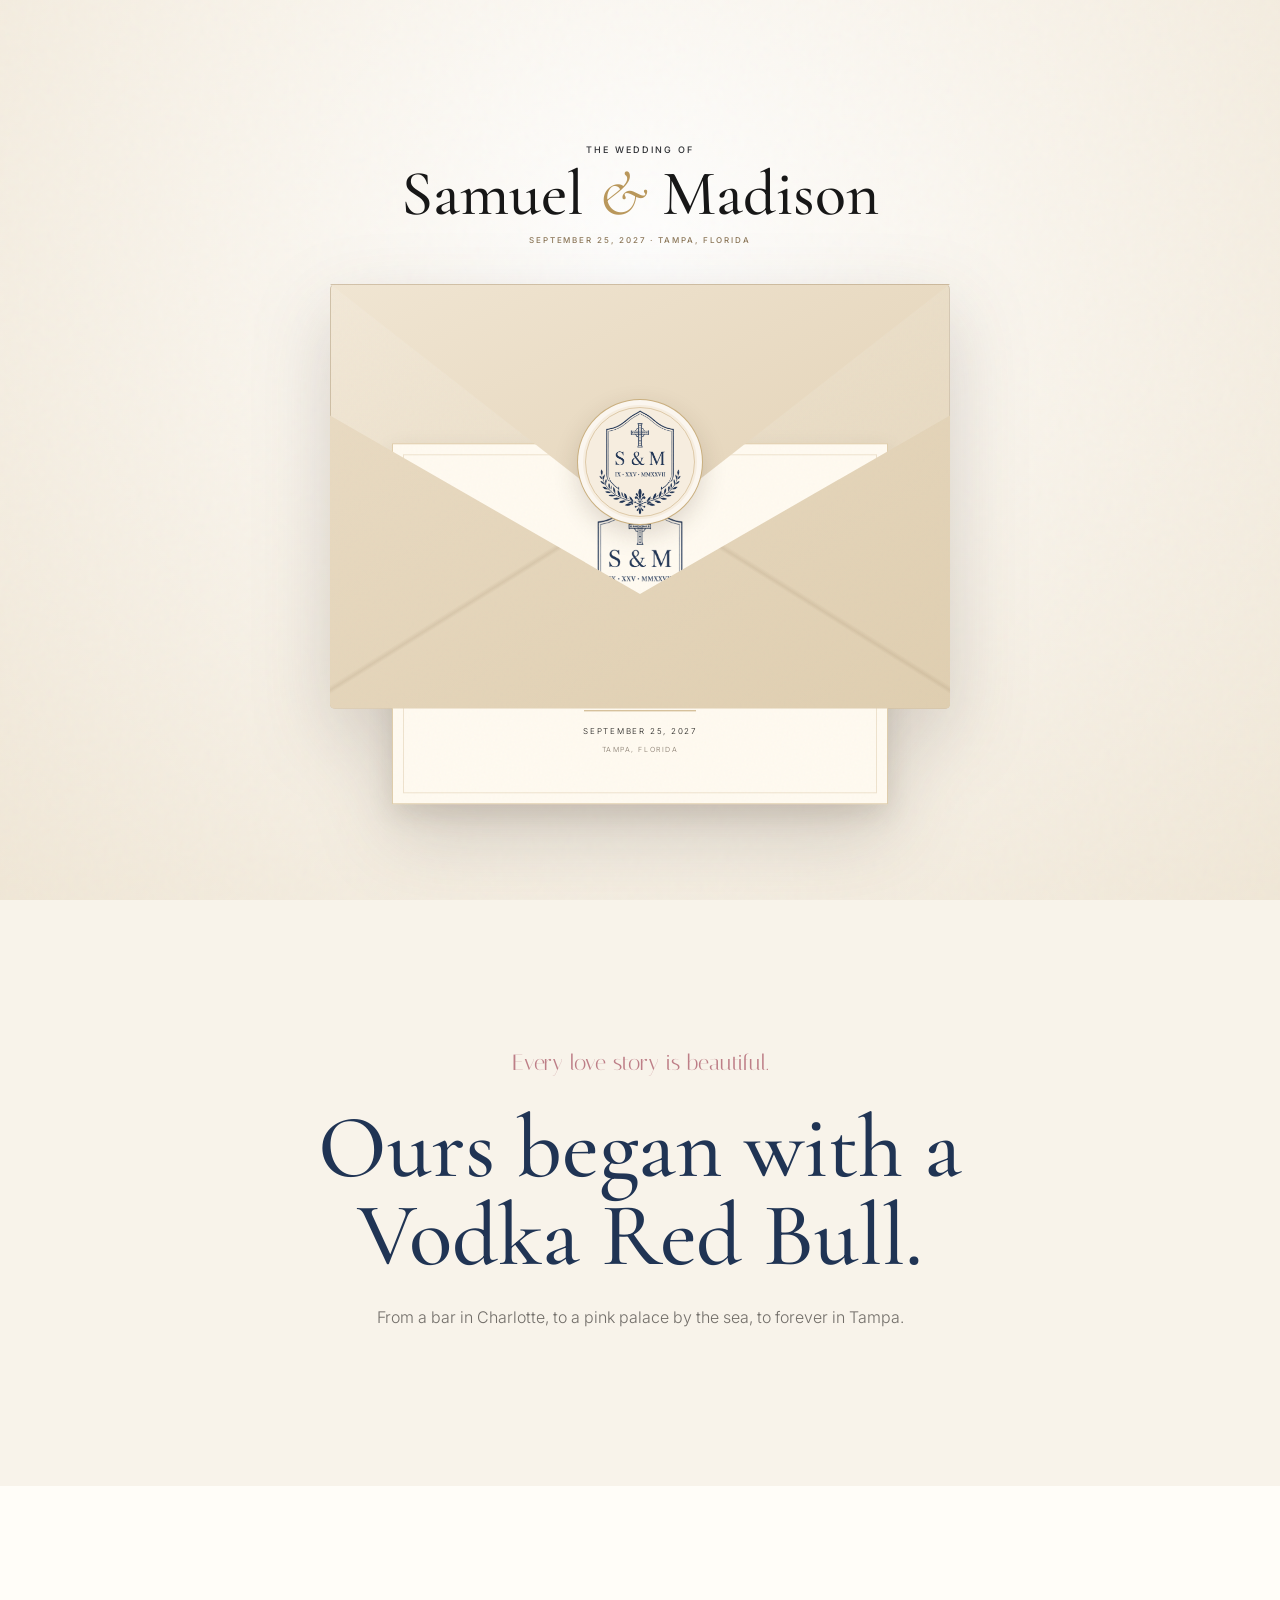
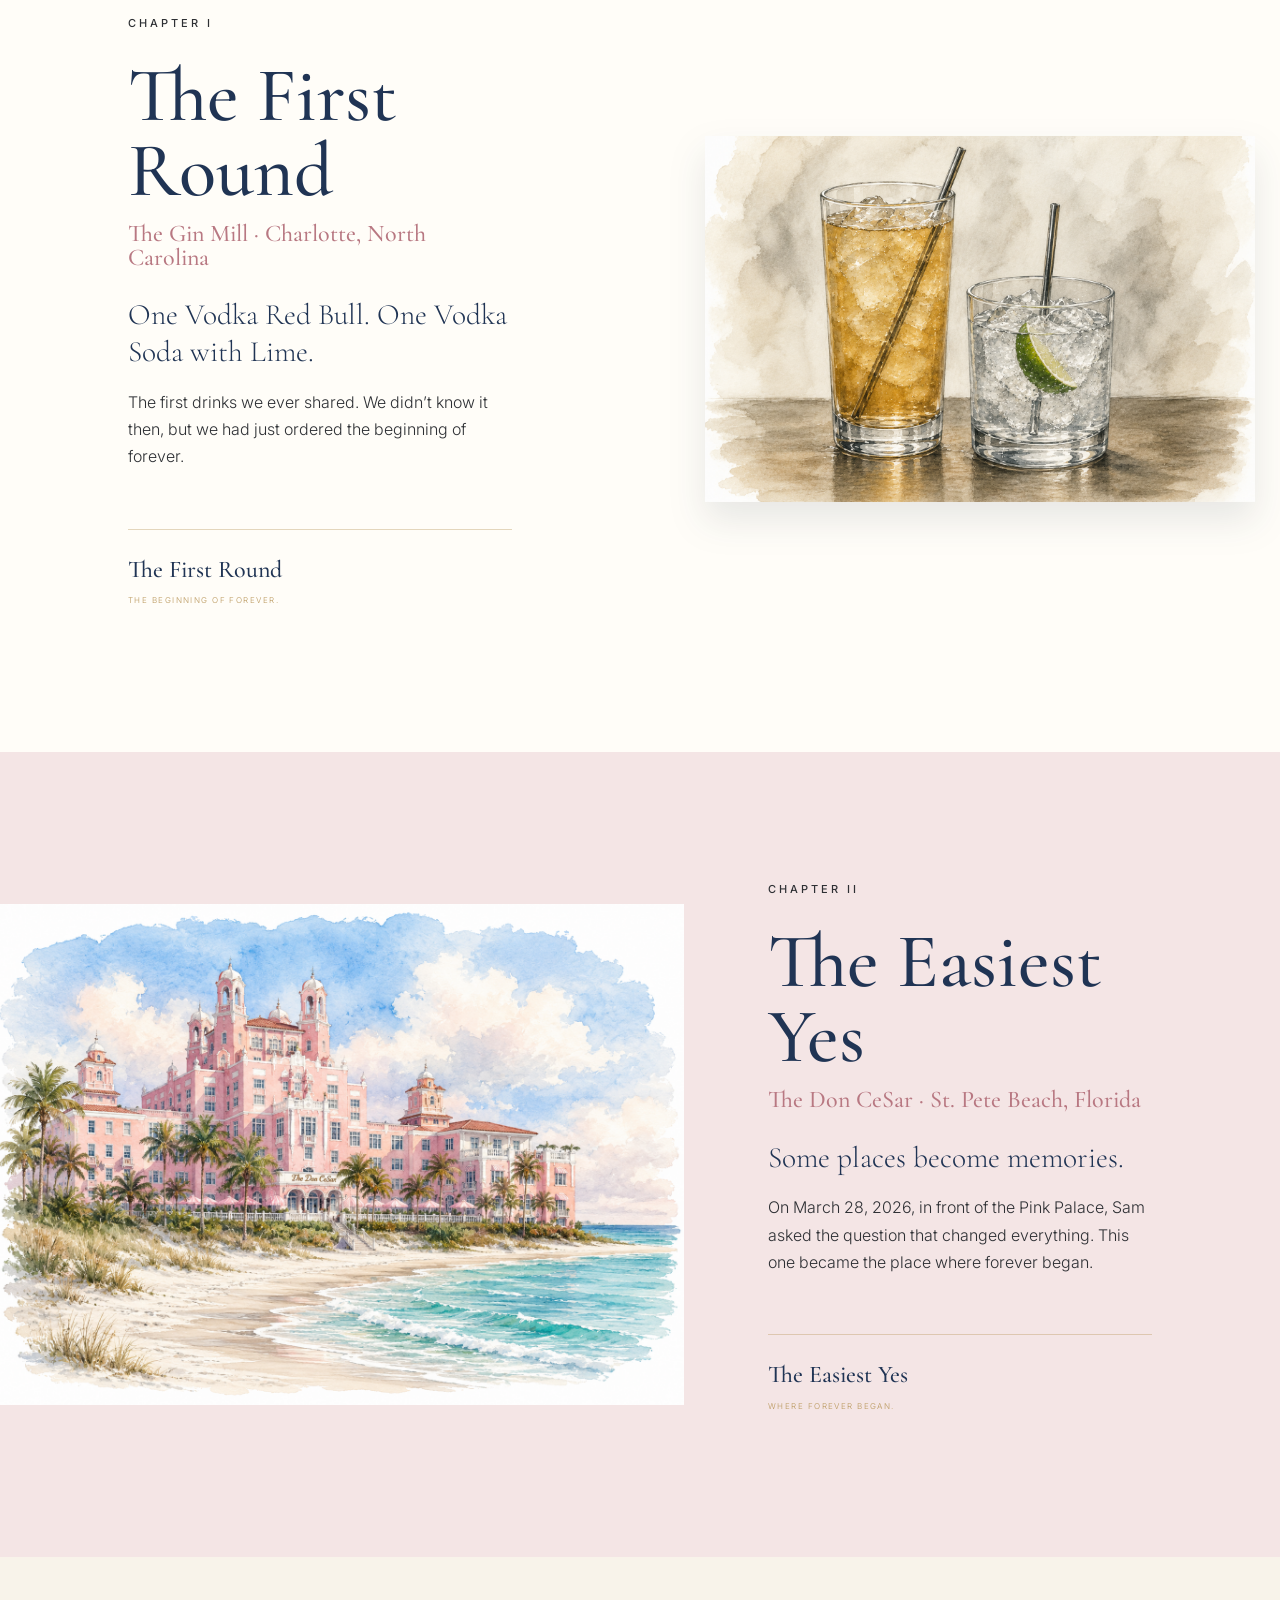
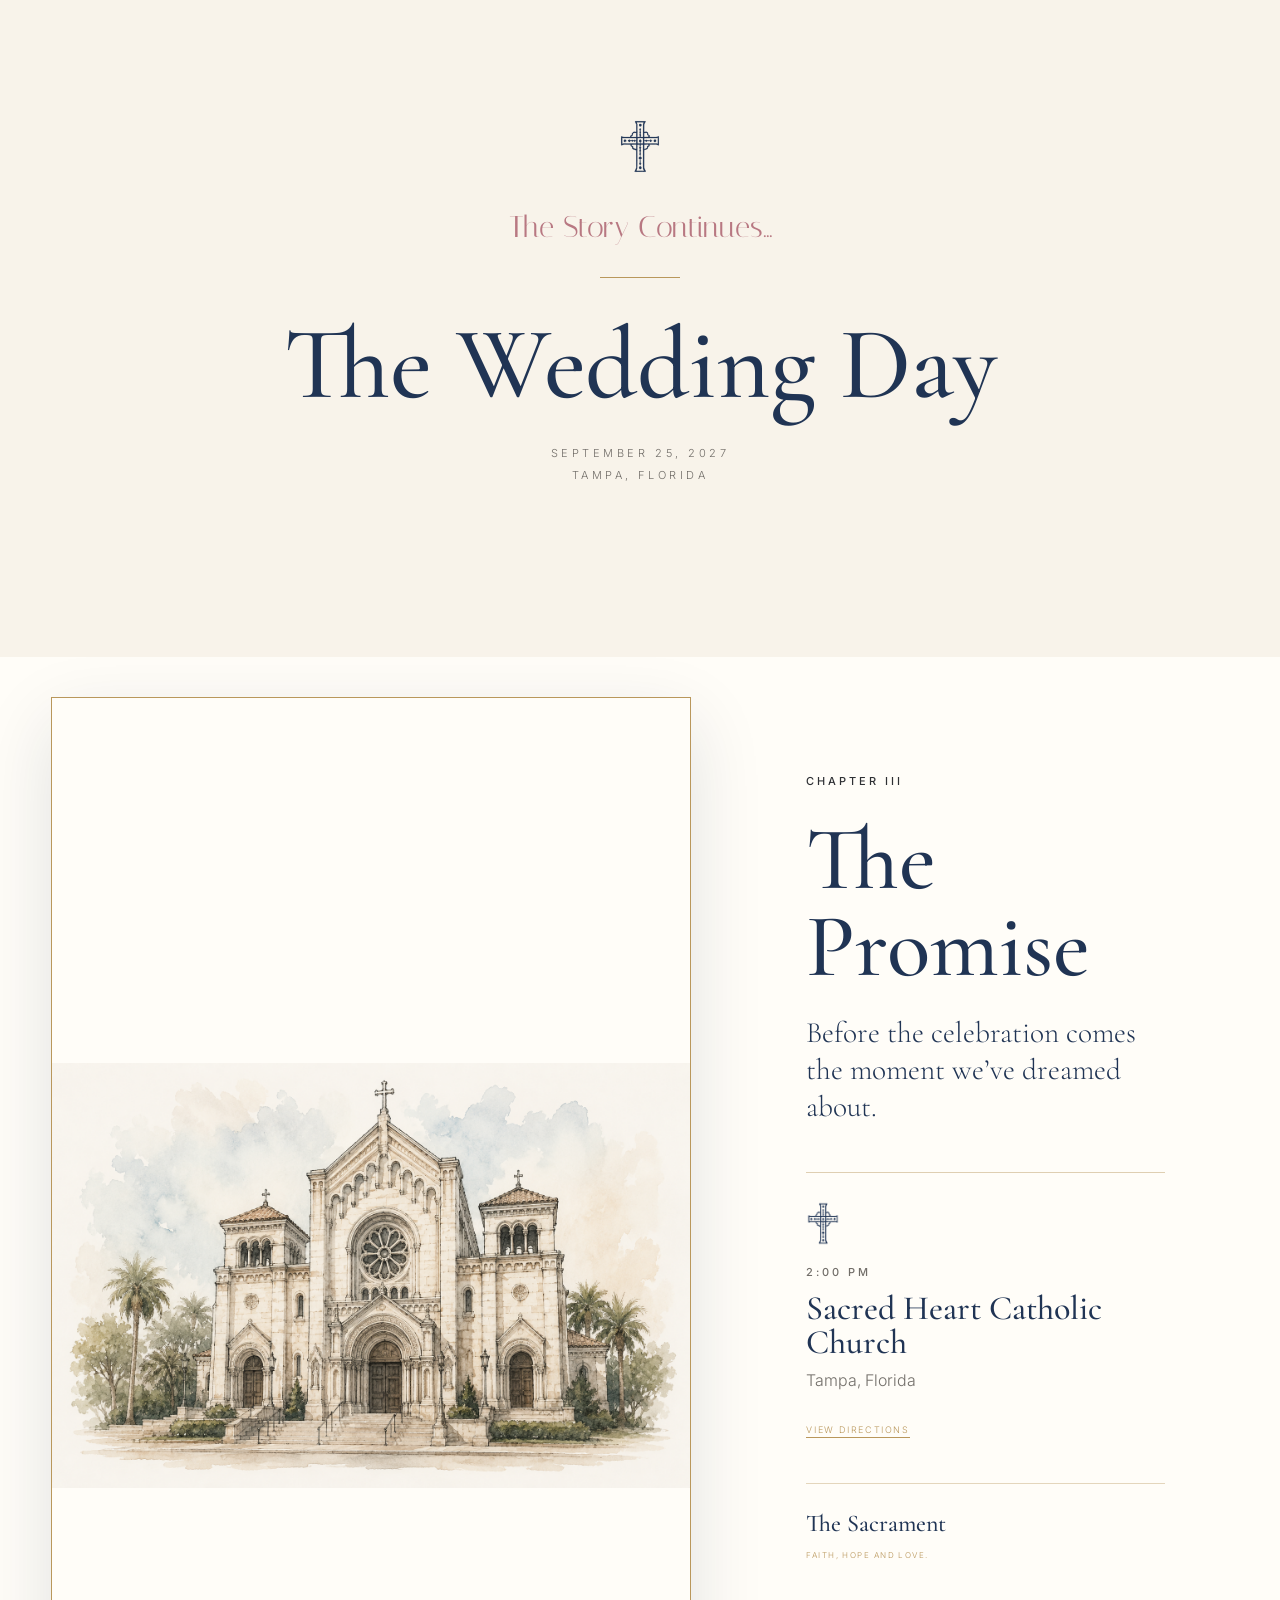
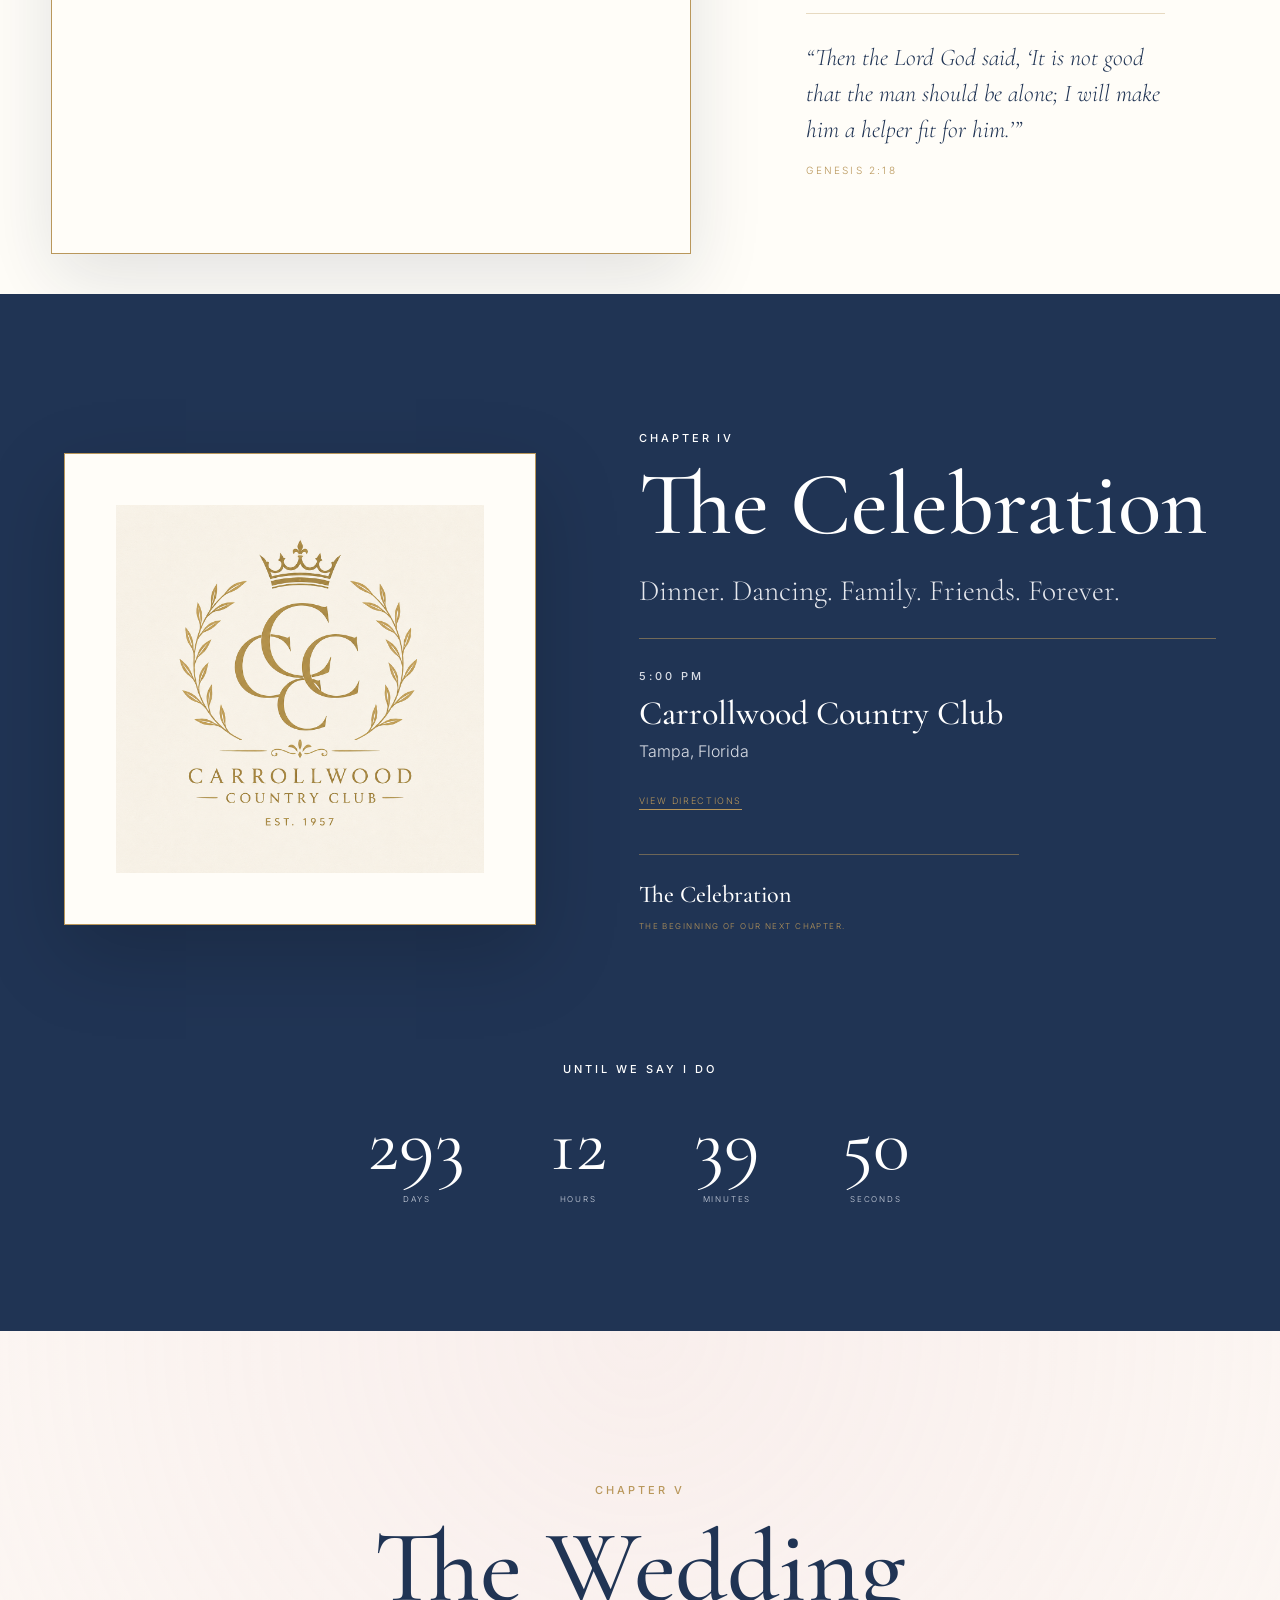
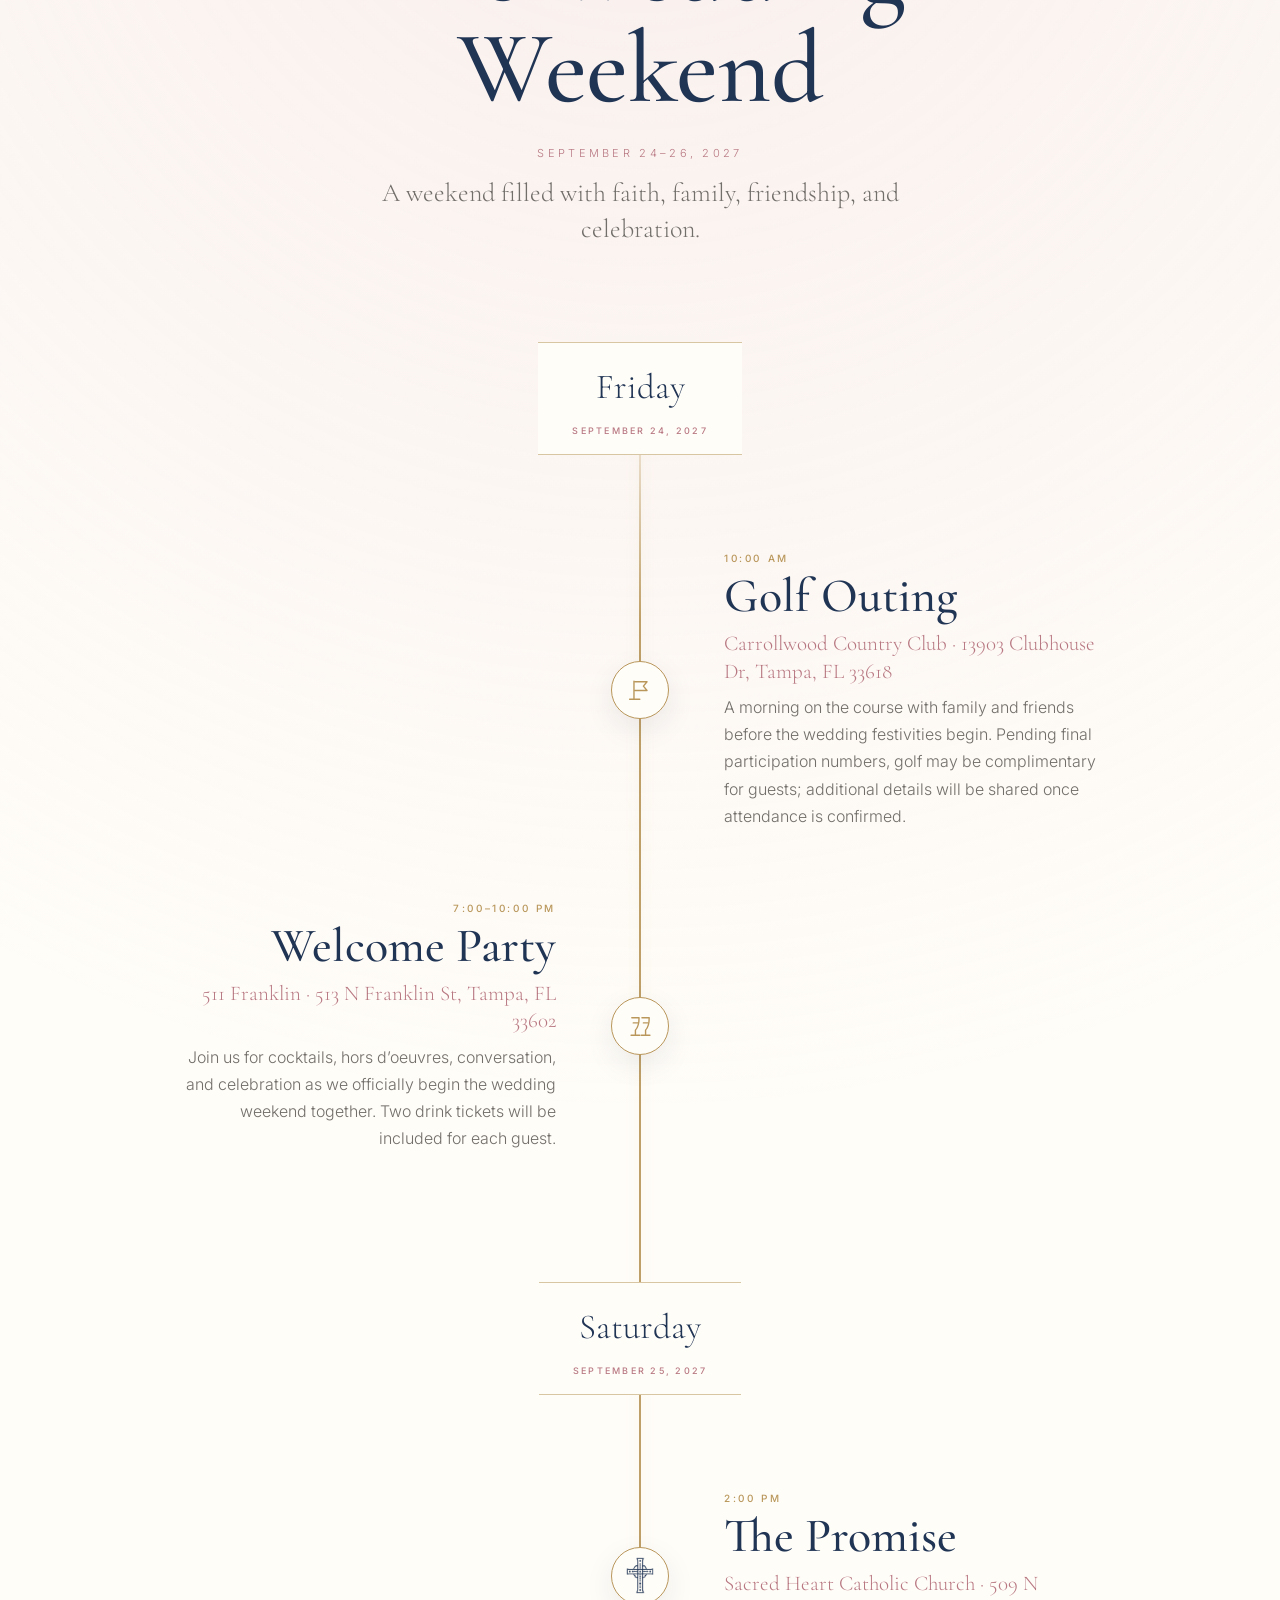
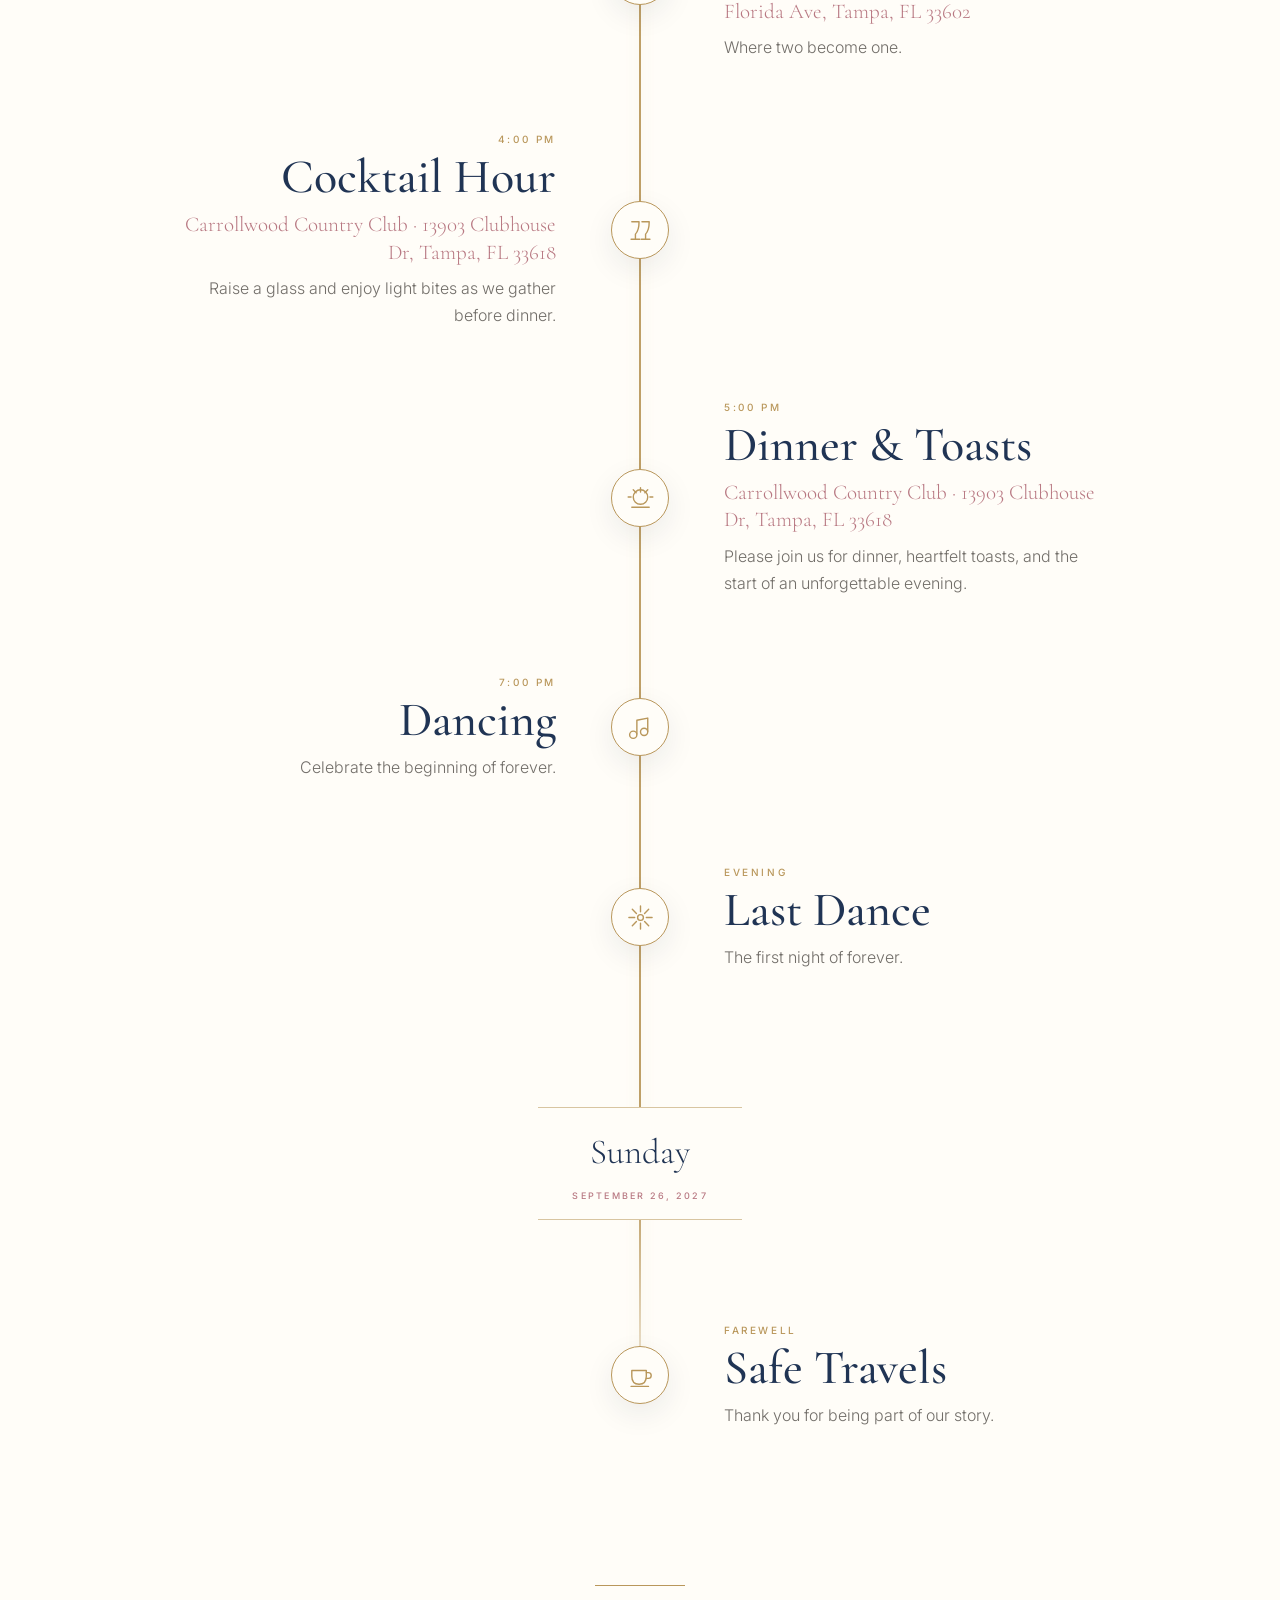
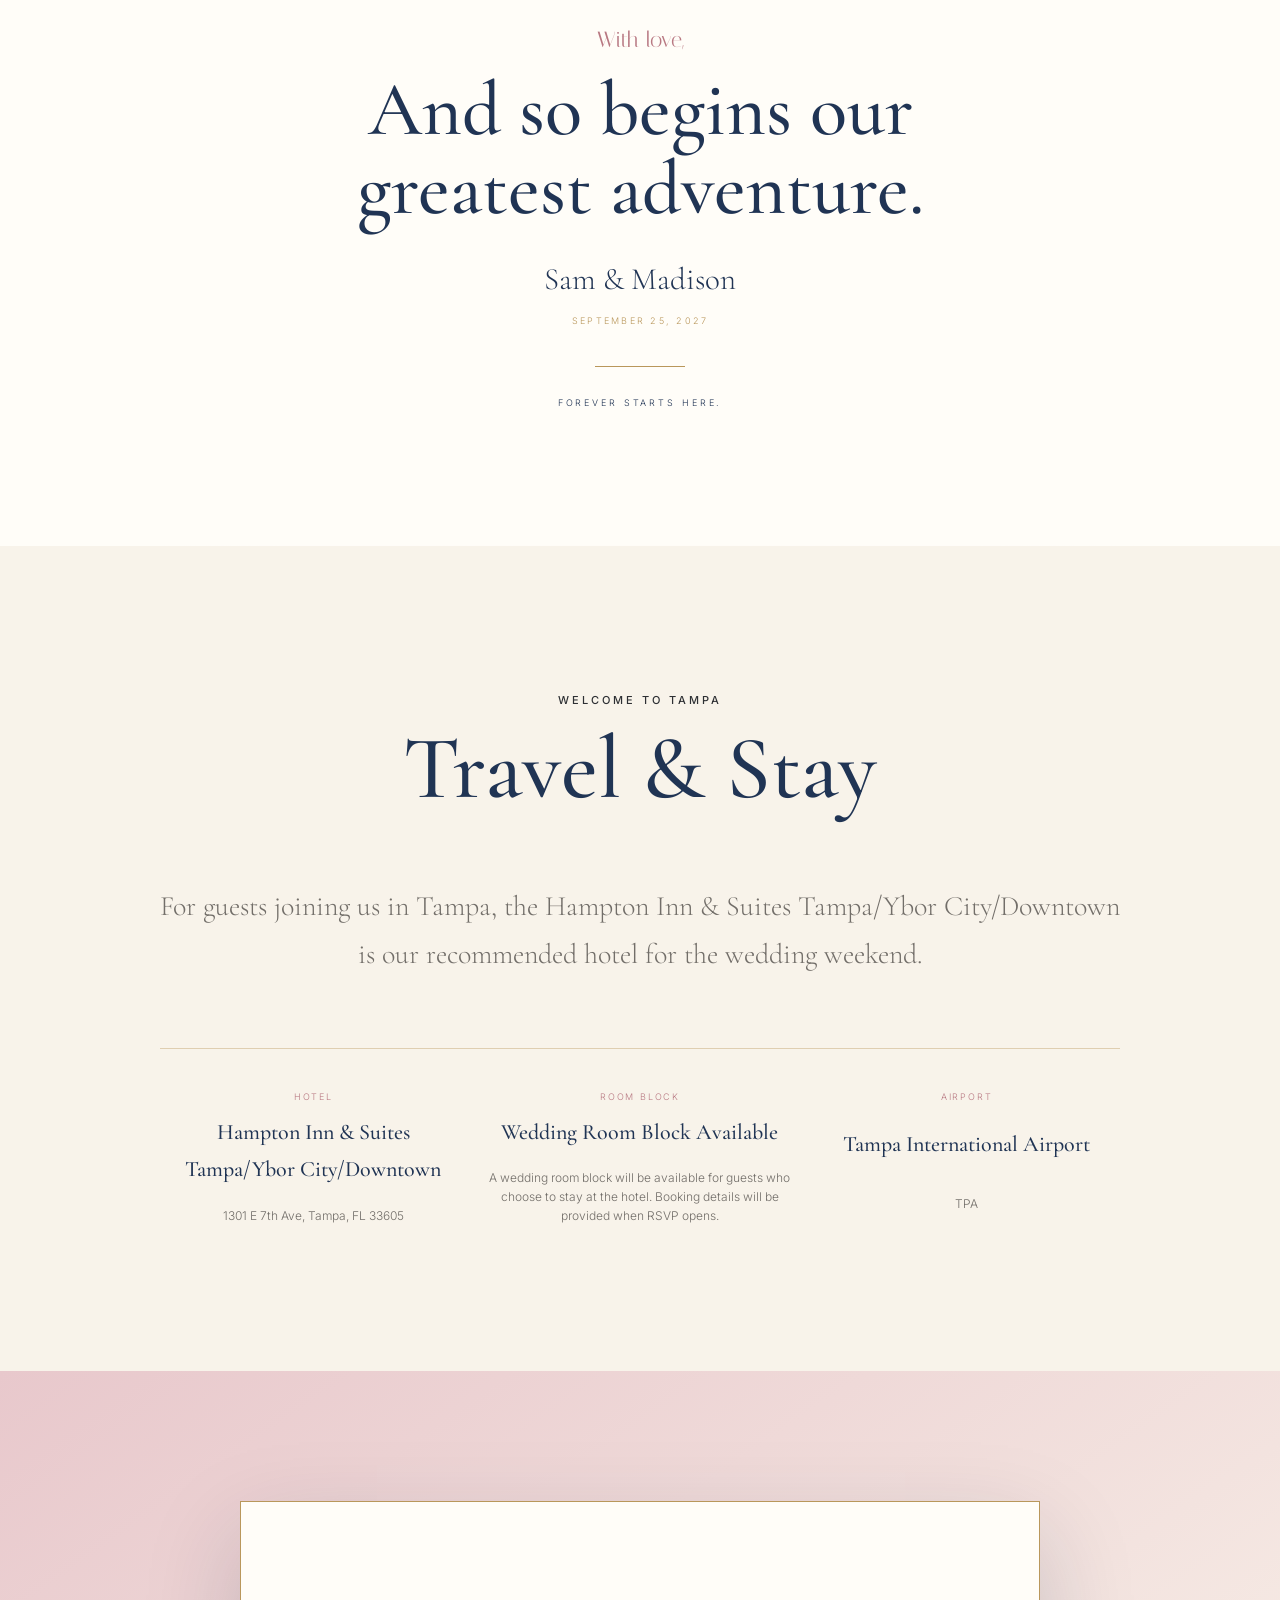
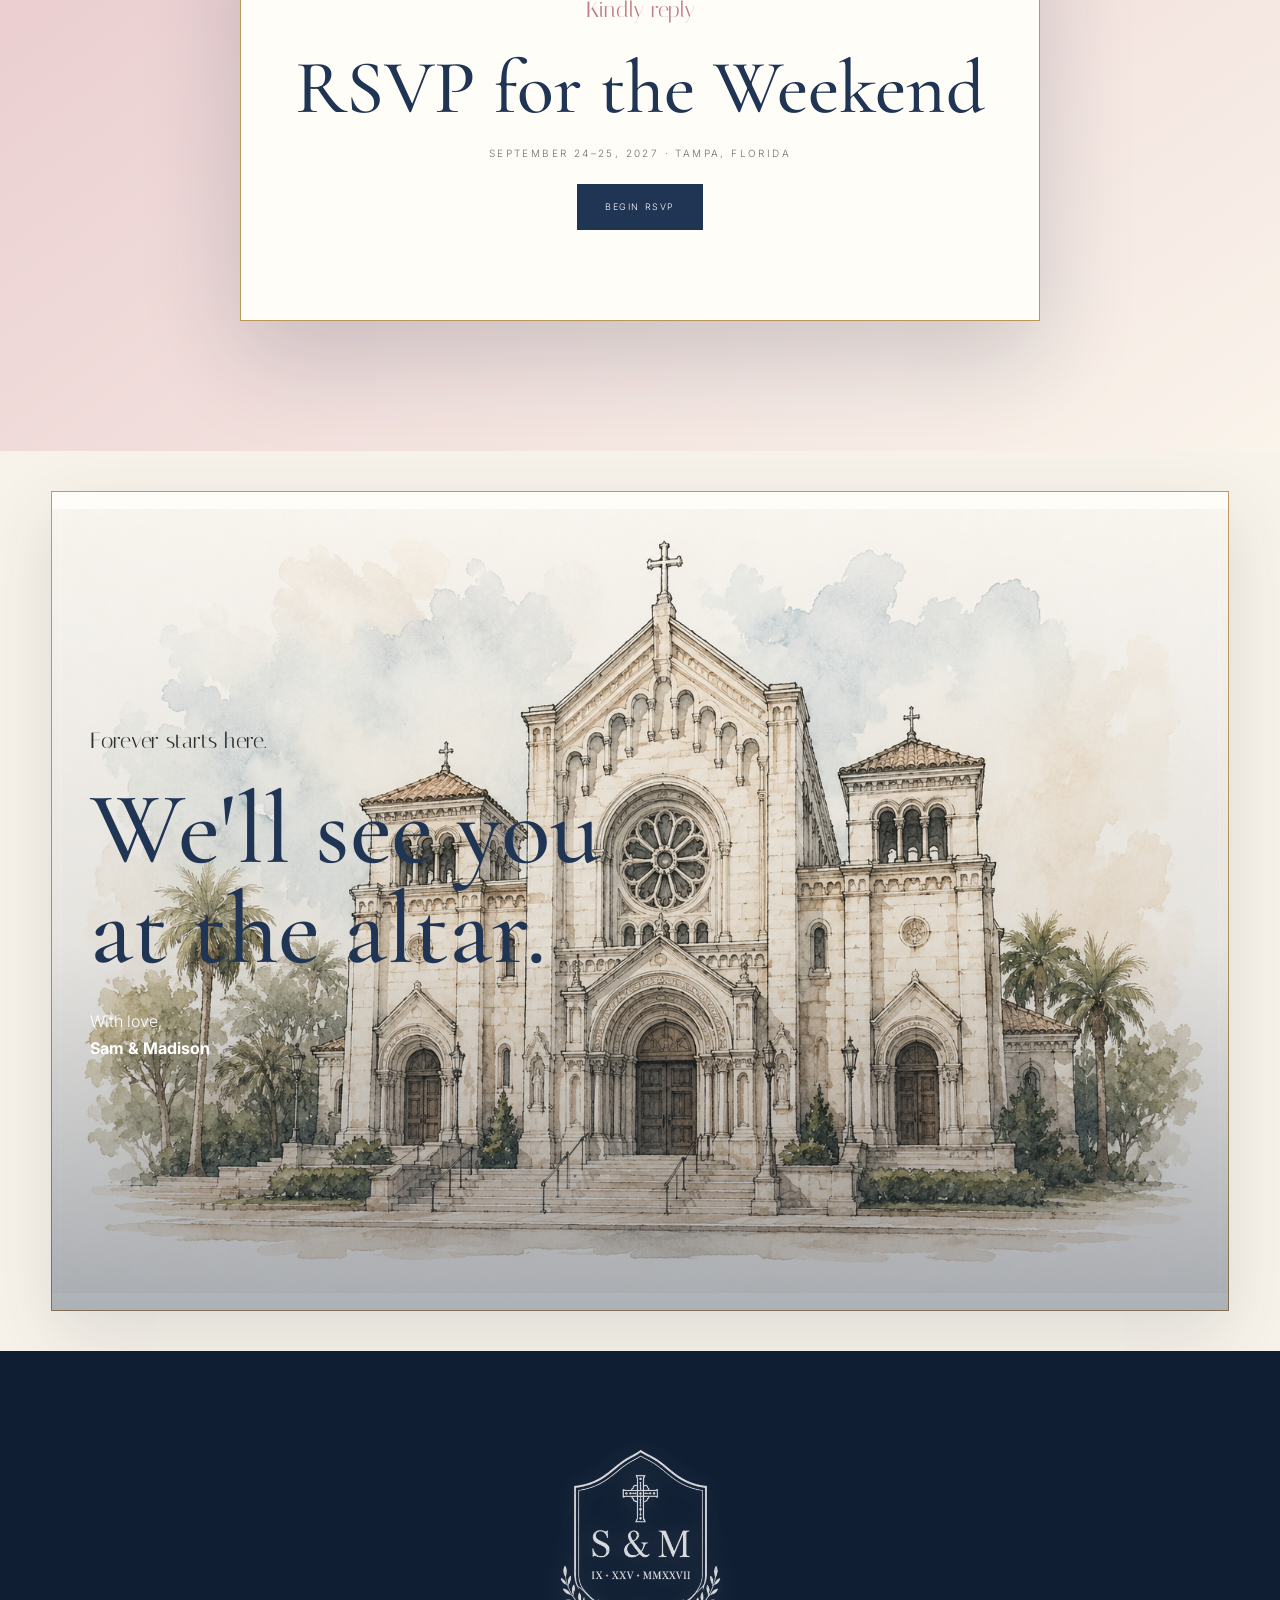
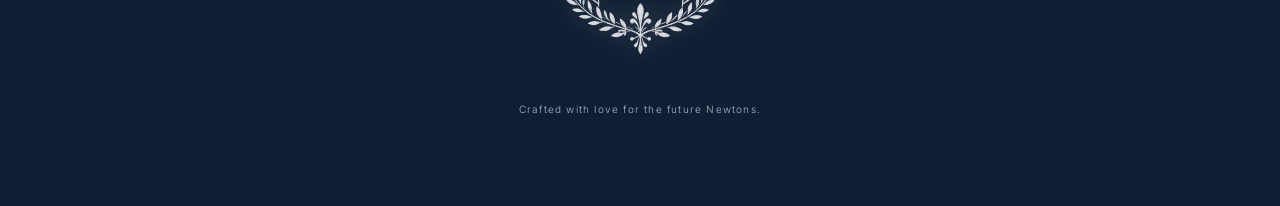
==== commit 62aa71a8: "Add files via upload" ====
--- a/index.html
+++ b/index.html
@@ -9,7 +9,7 @@
   <link rel="preconnect" href="https://fonts.googleapis.com">
   <link rel="preconnect" href="https://fonts.gstatic.com" crossorigin>
   <link href="https://fonts.googleapis.com/css2?family=Cormorant+Garamond:ital,wght@0,400;0,500;0,600;1,400&family=Inter:wght@300;400;500&family=Italiana&display=swap" rel="stylesheet">
-  <link rel="stylesheet" href="styles.css?v=20260821-1044">
+  <link rel="stylesheet" href="styles.css?v=20260901-envelope">
 <!-- MOBILE-INLINE-FIX-20260821 -->
 <style id="mobile-inline-fix-20260821">
 @media (max-width: 600px) {
@@ -185,46 +185,35 @@
 </style></head>
 <body class="locked ">
   
-<div class="opening" id="opening" aria-label="Wedding invitation">
-    <div class="opening-sketch" aria-hidden="true">
-      <svg viewBox="0 0 1200 480" role="img">
-        <g fill="none" stroke="currentColor" stroke-width="2.2" stroke-linecap="round" stroke-linejoin="round">
-          <path d="M64 414h1072M170 414V230h58v-70h74v70h62V122h92v108h62V74h164v156h62V122h92v108h62v-70h74v70h58v184"/>
-          <path d="M216 414V260h136v154M848 414V260h136v154M456 414V250h288v164"/>
-          <path d="M508 414V302h184v112M600 74V20M574 45h52"/>
-          <path d="M522 118h156M530 150h140M538 182h124M548 214h104"/>
-          <path d="M260 190h48M892 190h48M392 156h36M772 156h36"/>
-          <path d="M188 414c20-62 56-86 102-86s82 24 102 86M808 414c20-62 56-86 102-86s82 24 102 86"/>
-          <path d="M92 414c16-44 38-66 66-68M1108 414c-16-44-38-66-66-68"/>
-          <path d="M242 328h82M876 328h82M478 278h244"/>
-          <path d="M550 414v-70h100v70M586 344v70M614 344v70"/>
-          <path d="M197 230l31-36 31 36M941 230l31-36 31 36M364 122l46-44 46 44M744 122l46-44 46 44"/>
-          <path d="M518 74l82-54 82 54"/>
-          <path d="M84 414c26-16 48-15 69 3M1047 417c21-18 43-19 69-3"/>
-        </g>
-      </svg>
+<div class="opening" id="opening" aria-label="Open Samuel and Madison's wedding invitation">
+    <div class="envelope-stage">
+      <div class="envelope-intro" aria-hidden="true">
+        <p class="envelope-kicker">The wedding of</p>
+        <h1>Samuel <em>&amp;</em> Madison</h1>
+        <p class="envelope-date">September 25, 2027 · Tampa, Florida</p>
+      </div>
+
+      <button class="envelope-shell" id="openInvitation" type="button" aria-label="Open wedding invitation">
+        <span class="envelope-back" aria-hidden="true"></span>
+
+        <span class="envelope-letter" aria-hidden="true">
+          <span class="envelope-letter-grain"></span>
+          <img class="envelope-letter-crest" src="assets/save-the-date-crest-clean.png" alt="">
+          <span class="envelope-letter-names">Samuel <i>&amp;</i> Madison</span>
+          <span class="envelope-letter-rule"></span>
+          <span class="envelope-letter-date">September 25, 2027</span>
+          <span class="envelope-letter-place">Tampa, Florida</span>
+        </span>
+
+        <span class="envelope-pocket" aria-hidden="true"></span>
+        <span class="envelope-flap" aria-hidden="true"></span>
+        <span class="envelope-seal" aria-hidden="true">
+          <img src="assets/save-the-date-crest-clean.png" alt="">
+        </span>
+      </button>
+
+      <p class="envelope-open-copy">Click the crest to open our invitation</p>
     </div>
-
-    <article class="invitation-card" id="invitationCard">
-      <div class="paper-grain"></div>
-      <div class="crest crest-image" aria-label="Sam and Madison wedding crest">
-        <img src="assets/save-the-date-crest-clean.png" alt="S and M Newton wedding crest">
-      </div>
-      <p class="kicker">Together with their families</p>
-      <h1>Sam <em>&</em> Madison</h1>
-      <p class="invite-copy">joyfully invite you to celebrate<br>the Sacrament of Holy Matrimony</p>
-      <div class="date-lockup">
-        <span>Saturday</span>
-        <strong>September 25, 2027</strong>
-        <span>Tampa, Florida</span>
-      </div>
-      <blockquote>“And now these three remain: faith, hope and love. But the greatest of these is love.”</blockquote>
-      <cite>1 Corinthians 13:13</cite>
-      <button class="seal" id="openInvitation" type="button">
-        <span class="seal-monogram">S&amp;M</span>
-        <span class="seal-label">Open</span>
-      </button>
-    </article>
   </div>
 
   <header class="site-header">
@@ -541,6 +530,6 @@
     <p>Crafted with love for the future Newtons.</p>
   </footer>
 
-  <script src="script.js"></script>
+  <script src="script.js?v=20260901-envelope"></script>
 </body>
 </html>
--- a/styles.css
+++ b/styles.css
@@ -749,3 +749,210 @@
   }
 }
 
+
+
+/* ==========================================================
+   ENVELOPE OPENING EXPERIENCE — 2026-09-01
+   Replaces the former opening invitation card only.
+   ========================================================== */
+.opening{
+  place-items:center !important;
+  padding:clamp(20px,4vh,46px) 20px !important;
+  overflow:hidden !important;
+  background:
+    radial-gradient(circle at 50% 28%,rgba(255,255,255,.92),rgba(248,243,234,.74) 48%,rgba(238,228,210,.82) 100%),
+    var(--ivory) !important;
+  perspective:1600px;
+}
+.opening::before{
+  content:"";
+  position:absolute;
+  inset:0;
+  pointer-events:none;
+  opacity:.14;
+  background-image:url("data:image/svg+xml,%3Csvg viewBox='0 0 180 180' xmlns='http://www.w3.org/2000/svg'%3E%3Cfilter id='n'%3E%3CfeTurbulence type='fractalNoise' baseFrequency='.72' numOctaves='4' stitchTiles='stitch'/%3E%3C/filter%3E%3Crect width='100%25' height='100%25' filter='url(%23n)' opacity='.22'/%3E%3C/svg%3E");
+}
+.envelope-stage{
+  position:relative;
+  z-index:1;
+  width:min(720px,94vw);
+  display:grid;
+  justify-items:center;
+  text-align:center;
+  transform:translateY(0);
+  transition:transform .7s ease,opacity .7s ease;
+}
+.envelope-intro{margin:0 0 clamp(24px,4vh,42px);color:var(--ink)}
+.envelope-kicker,.envelope-date,.envelope-open-copy{
+  margin:0;
+  text-transform:uppercase;
+  letter-spacing:.24em;
+  font-size:9px;
+  font-weight:500;
+}
+.envelope-intro h1{
+  margin:7px 0 10px;
+  font-size:clamp(42px,6vw,64px);
+  color:#171717;
+  font-family:"Cormorant Garamond",Georgia,serif;
+  font-weight:500;
+  line-height:.94;
+}
+.envelope-intro h1 em{font-weight:400;color:var(--gold)}
+.envelope-date{color:#8c7759;font-size:8px}
+.envelope-shell{
+  --env-paper:#e9dcc5;
+  --env-paper-dark:#dbc9aa;
+  --env-paper-light:#f2e8d7;
+  position:relative;
+  width:min(620px,88vw);
+  aspect-ratio:1.46/1;
+  display:block;
+  padding:0;
+  border:0;
+  background:transparent;
+  cursor:pointer;
+  perspective:1500px;
+  filter:drop-shadow(0 28px 38px rgba(55,41,27,.18));
+  -webkit-tap-highlight-color:transparent;
+}
+.envelope-shell:focus-visible{outline:2px solid var(--gold);outline-offset:12px;border-radius:6px}
+.envelope-back{
+  position:absolute;
+  inset:0;
+  z-index:1;
+  display:block;
+  border:1px solid rgba(112,88,57,.22);
+  background:linear-gradient(150deg,var(--env-paper-light),var(--env-paper) 54%,#e3d3b9);
+  border-radius:5px;
+}
+.envelope-back::after{
+  content:"";position:absolute;inset:0;opacity:.16;pointer-events:none;
+  background-image:url("data:image/svg+xml,%3Csvg viewBox='0 0 180 180' xmlns='http://www.w3.org/2000/svg'%3E%3Cfilter id='n'%3E%3CfeTurbulence type='fractalNoise' baseFrequency='.8' numOctaves='4'/%3E%3C/filter%3E%3Crect width='100%25' height='100%25' filter='url(%23n)' opacity='.18'/%3E%3C/svg%3E");
+}
+.envelope-letter{
+  position:absolute;
+  z-index:2;
+  left:10%;right:10%;top:12%;height:85%;
+  display:flex;
+  flex-direction:column;
+  align-items:center;
+  justify-content:center;
+  padding:28px 24px;
+  overflow:hidden;
+  border:1px solid rgba(185,151,91,.46);
+  background:#fffaf0;
+  color:#1d1c1a;
+  box-shadow:0 10px 24px rgba(61,46,29,.12);
+  transform:translateY(30%);
+  transition:transform 1.05s cubic-bezier(.18,.76,.22,1) .43s,box-shadow 1s ease .43s;
+}
+.envelope-letter::before{
+  content:"";position:absolute;inset:10px;border:1px solid rgba(185,151,91,.24);pointer-events:none;
+}
+.envelope-letter-grain{
+  position:absolute;inset:0;opacity:.16;pointer-events:none;
+  background-image:url("data:image/svg+xml,%3Csvg viewBox='0 0 180 180' xmlns='http://www.w3.org/2000/svg'%3E%3Cfilter id='n'%3E%3CfeTurbulence type='fractalNoise' baseFrequency='.85' numOctaves='4'/%3E%3C/filter%3E%3Crect width='100%25' height='100%25' filter='url(%23n)' opacity='.18'/%3E%3C/svg%3E");
+}
+.envelope-letter-crest{position:relative;width:118px;height:auto;margin:0 0 10px}
+.envelope-letter-names{
+  position:relative;
+  font:500 clamp(31px,5vw,48px)/.95 "Cormorant Garamond",Georgia,serif;
+  white-space:nowrap;
+}
+.envelope-letter-names i{font-weight:400;color:var(--gold)}
+.envelope-letter-rule{position:relative;width:112px;height:1px;background:rgba(185,151,91,.78);margin:17px auto 14px}
+.envelope-letter-date,.envelope-letter-place{
+  position:relative;text-transform:uppercase;letter-spacing:.22em;font-size:8px;font-style:normal;
+}
+.envelope-letter-place{margin-top:6px;color:#83776a;font-size:7px}
+.envelope-pocket{
+  position:absolute;inset:0;z-index:3;display:block;overflow:hidden;border-radius:0 0 5px 5px;
+  background:
+    linear-gradient(32deg,transparent 49.5%,rgba(120,94,61,.12) 50%,transparent 50.6%),
+    linear-gradient(-32deg,transparent 49.5%,rgba(120,94,61,.12) 50%,transparent 50.6%),
+    linear-gradient(150deg,#eadcc5,#dfceb0);
+  clip-path:polygon(0 31%,50% 73%,100% 31%,100% 100%,0 100%);
+}
+.envelope-pocket::after{
+  content:"";position:absolute;inset:0;opacity:.12;
+  background-image:url("data:image/svg+xml,%3Csvg viewBox='0 0 180 180' xmlns='http://www.w3.org/2000/svg'%3E%3Cfilter id='n'%3E%3CfeTurbulence type='fractalNoise' baseFrequency='.8' numOctaves='4'/%3E%3C/filter%3E%3Crect width='100%25' height='100%25' filter='url(%23n)' opacity='.18'/%3E%3C/svg%3E");
+}
+.envelope-flap{
+  position:absolute;left:0;right:0;top:0;height:57%;z-index:4;display:block;
+  border-top:1px solid rgba(112,88,57,.20);
+  background:linear-gradient(155deg,#f0e5d2 0%,#e2d1b5 100%);
+  clip-path:polygon(0 0,100% 0,50% 100%);
+  transform-origin:50% 0%;
+  transform:rotateX(0deg);
+  backface-visibility:hidden;
+  transition:transform .72s cubic-bezier(.2,.72,.25,1);
+}
+.envelope-seal{
+  position:absolute;z-index:5;left:50%;top:42%;width:126px;height:126px;
+  display:grid;place-items:center;
+  transform:translate(-50%,-50%);
+  border-radius:50%;
+  background:#f6eddf;
+  border:1px solid rgba(185,151,91,.72);
+  box-shadow:0 9px 24px rgba(67,48,29,.17),inset 0 0 0 5px rgba(255,255,255,.48);
+  transition:transform .35s ease,opacity .32s ease .05s;
+}
+.envelope-seal::after{content:"";position:absolute;inset:7px;border:1px solid rgba(185,151,91,.42);border-radius:50%}
+.envelope-seal img{width:94px;height:auto;position:relative;z-index:1}
+.envelope-shell:hover .envelope-seal{transform:translate(-50%,-50%) scale(1.045)}
+.envelope-open-copy{margin:clamp(25px,4vh,38px) 0 0;color:#6e6254;font-size:8px}
+.envelope-open-copy::before,.envelope-open-copy::after{content:"";display:inline-block;width:40px;height:1px;vertical-align:middle;background:rgba(185,151,91,.64);margin:0 13px}
+
+/* Opening sequence */
+.opening.is-opening .envelope-flap{transform:rotateX(-178deg);z-index:1}
+.opening.is-opening .envelope-seal{opacity:0;transform:translate(-50%,-50%) scale(.72);pointer-events:none}
+.opening.is-opening .envelope-letter{
+  transform:translateY(-48%);
+  box-shadow:0 28px 52px rgba(61,46,29,.18);
+}
+.opening.is-opening .envelope-open-copy{opacity:0;transition:opacity .25s ease}
+.opening.is-opening .envelope-intro{opacity:.16;transform:translateY(-8px);transition:opacity .55s ease,transform .55s ease}
+.opening.is-opening .envelope-shell{cursor:default}
+.opening.is-open{opacity:0;visibility:hidden;transition:opacity .72s ease,visibility .72s ease}
+
+@media(max-width:600px){
+  #opening.opening{
+    place-items:center !important;
+    padding:18px 12px 22px !important;
+    overflow:hidden !important;
+  }
+  .envelope-stage{width:100%;transform:translateY(-1vh)}
+  .envelope-intro{margin-bottom:clamp(18px,3vh,28px)}
+  .envelope-kicker{font-size:6.5px;letter-spacing:.22em}
+  .envelope-intro h1{font-size:clamp(34px,10vw,45px);margin:5px 0 7px}
+  .envelope-date{font-size:6px;letter-spacing:.18em}
+  .envelope-shell{width:min(89vw,390px);max-height:48vh}
+  .envelope-seal{width:82px;height:82px;top:42%}
+  .envelope-seal img{width:62px}
+  .envelope-letter{left:9%;right:9%;top:10%;height:88%;padding:18px 14px}
+  .envelope-letter::before{inset:7px}
+  .envelope-letter-crest{width:75px;margin-bottom:6px}
+  .envelope-letter-names{font-size:clamp(24px,7.6vw,33px)}
+  .envelope-letter-rule{width:82px;margin:11px auto 9px}
+  .envelope-letter-date{font-size:5.5px;letter-spacing:.18em}
+  .envelope-letter-place{font-size:5px;letter-spacing:.17em;margin-top:4px}
+  .envelope-open-copy{font-size:6px;letter-spacing:.17em;margin-top:20px}
+  .envelope-open-copy::before,.envelope-open-copy::after{width:20px;margin:0 8px}
+  .opening.is-opening .envelope-letter{transform:translateY(-42%)}
+}
+
+@media(max-width:380px){
+  .envelope-intro{margin-bottom:14px}
+  .envelope-intro h1{font-size:32px}
+  .envelope-shell{width:92vw}
+  .envelope-open-copy{margin-top:16px}
+}
+
+@media(max-height:700px) and (min-width:601px){
+  .envelope-stage{transform:scale(.84)}
+}
+
+@media(prefers-reduced-motion:reduce){
+  .envelope-flap,.envelope-letter,.envelope-seal,.envelope-intro,.envelope-open-copy{transition:none!important}
+}
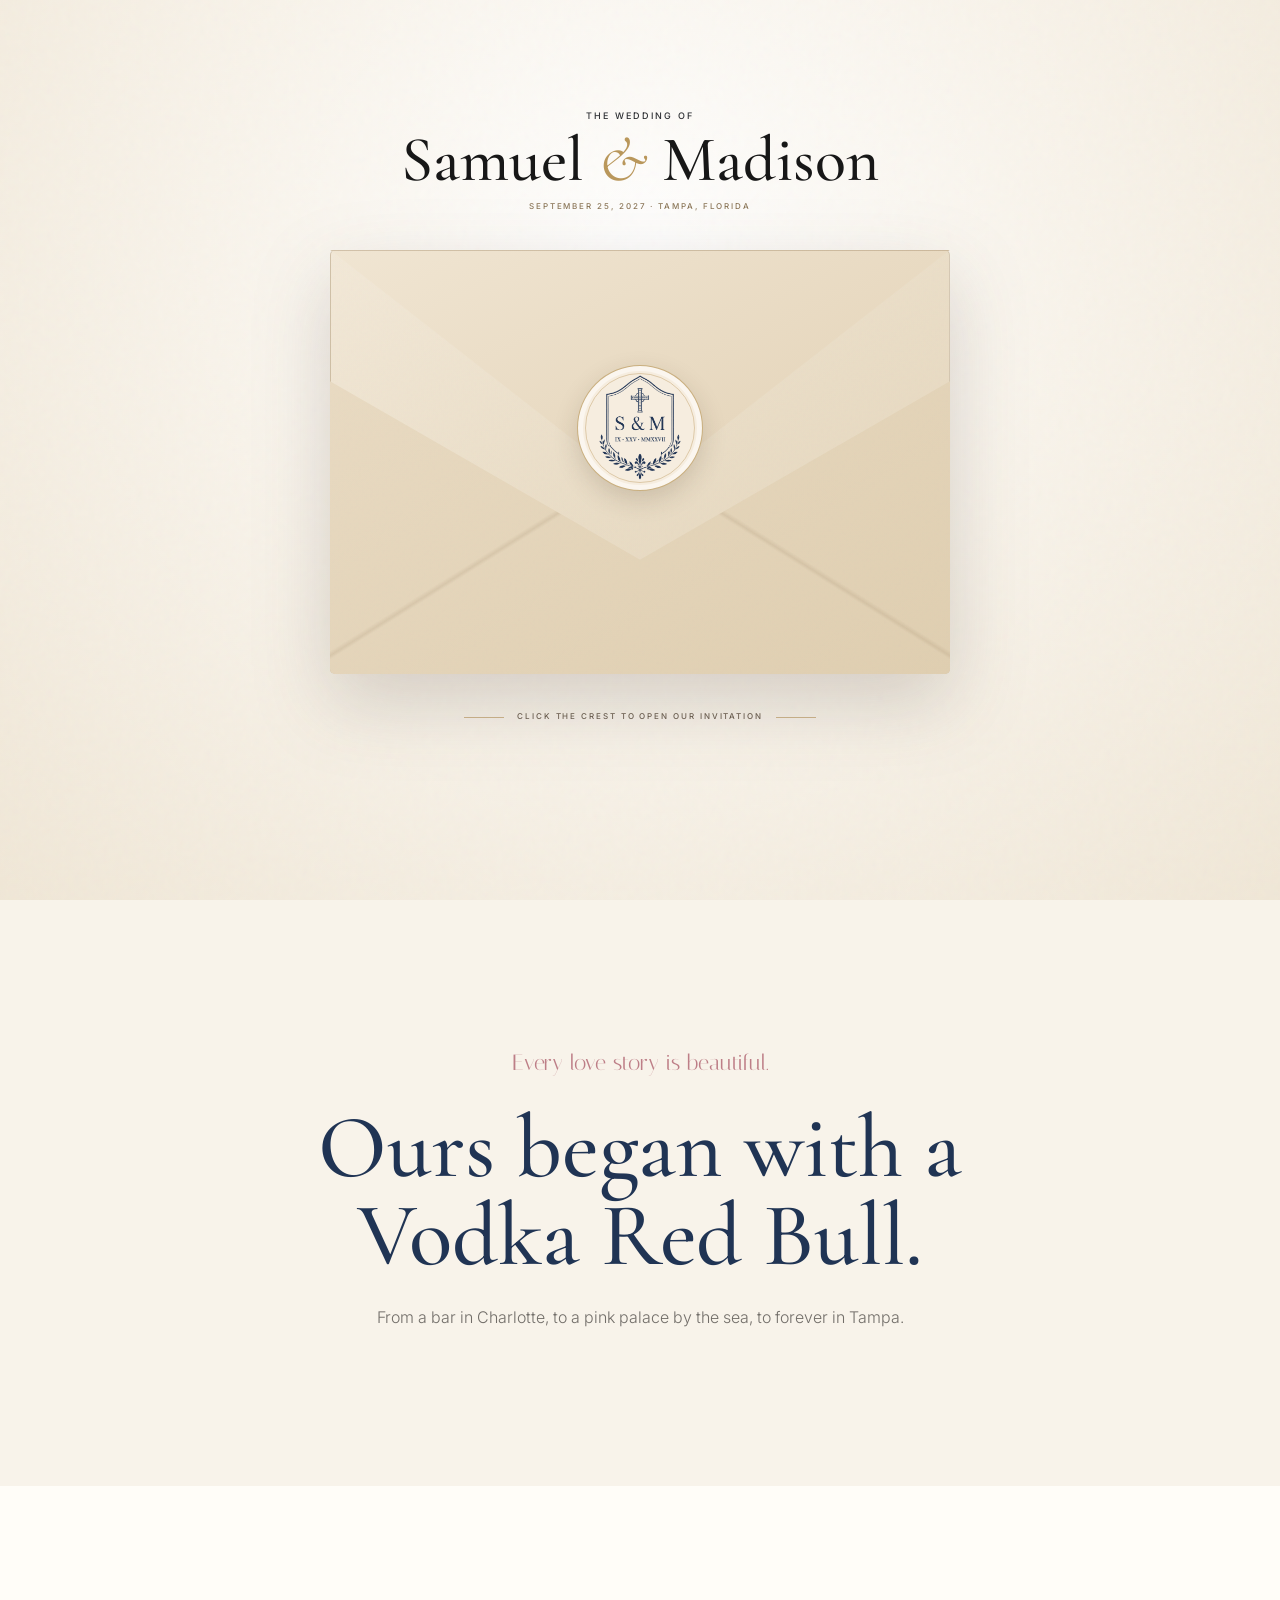
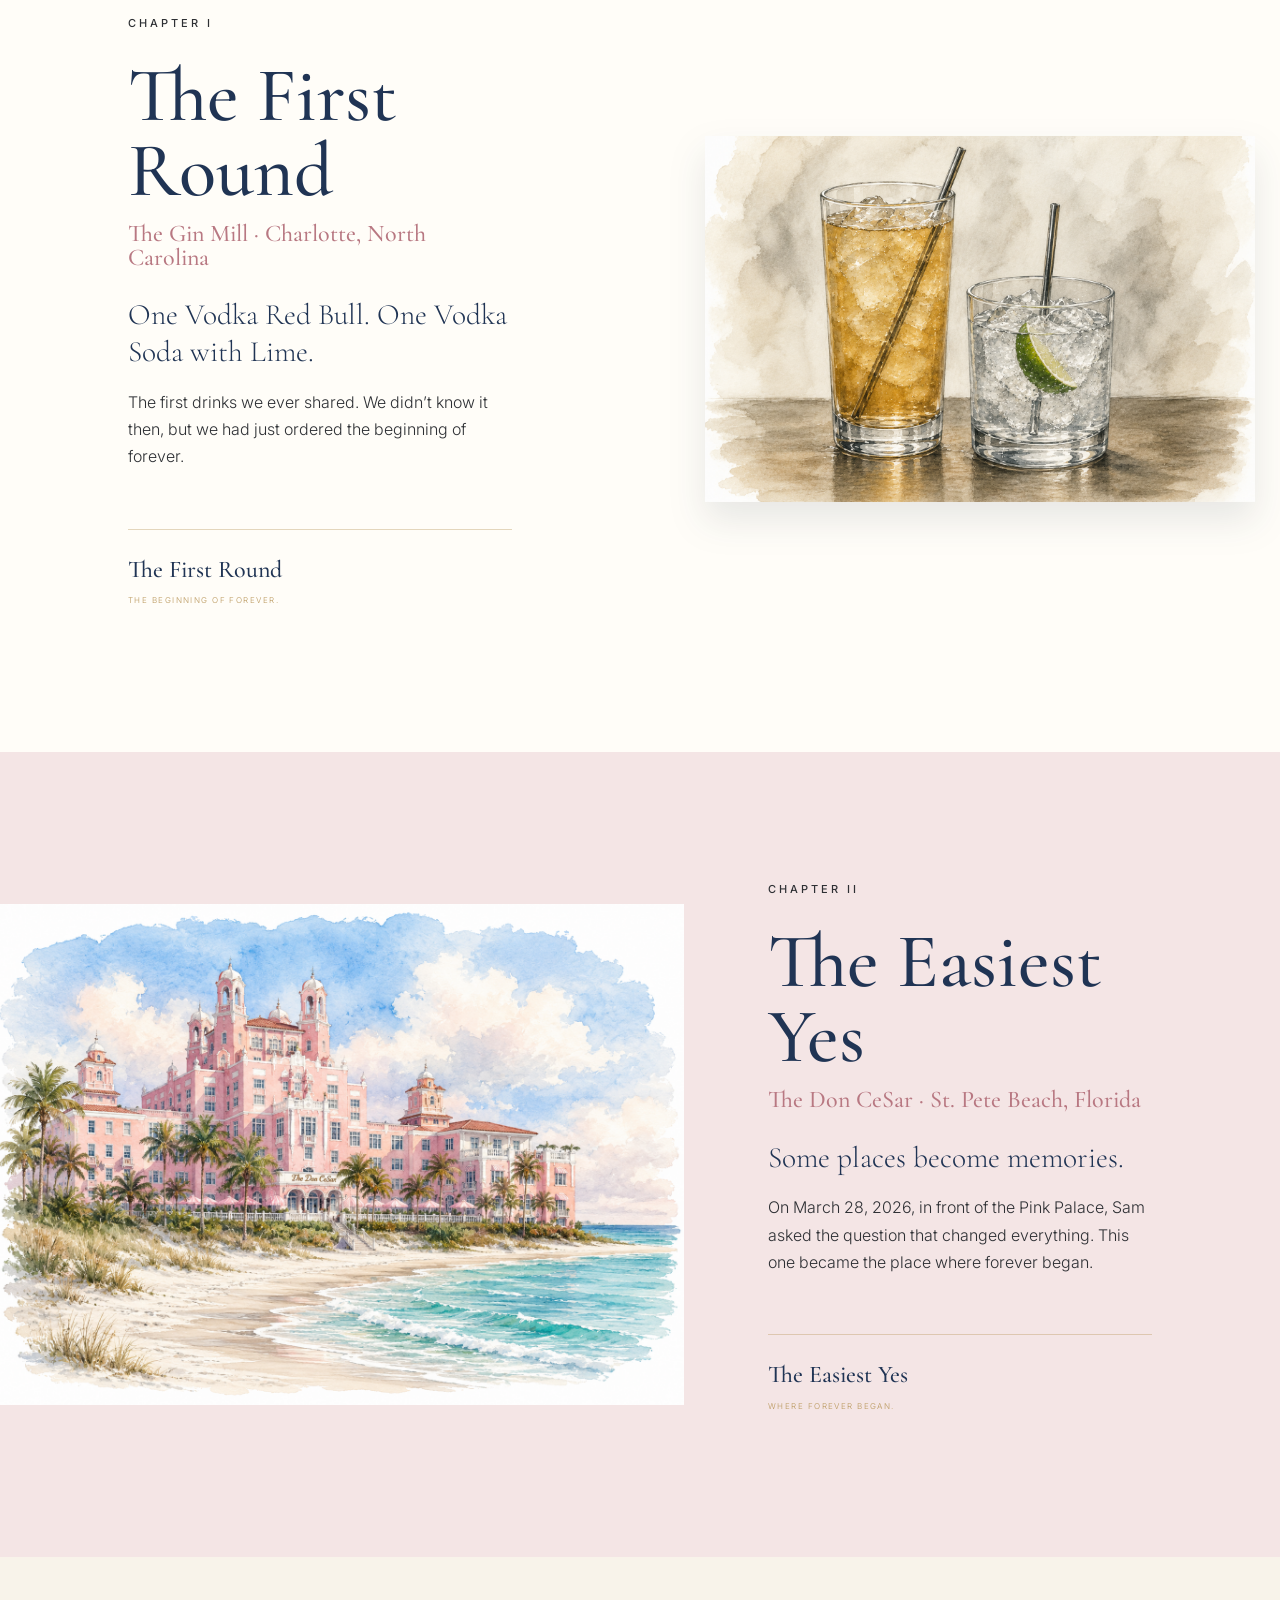
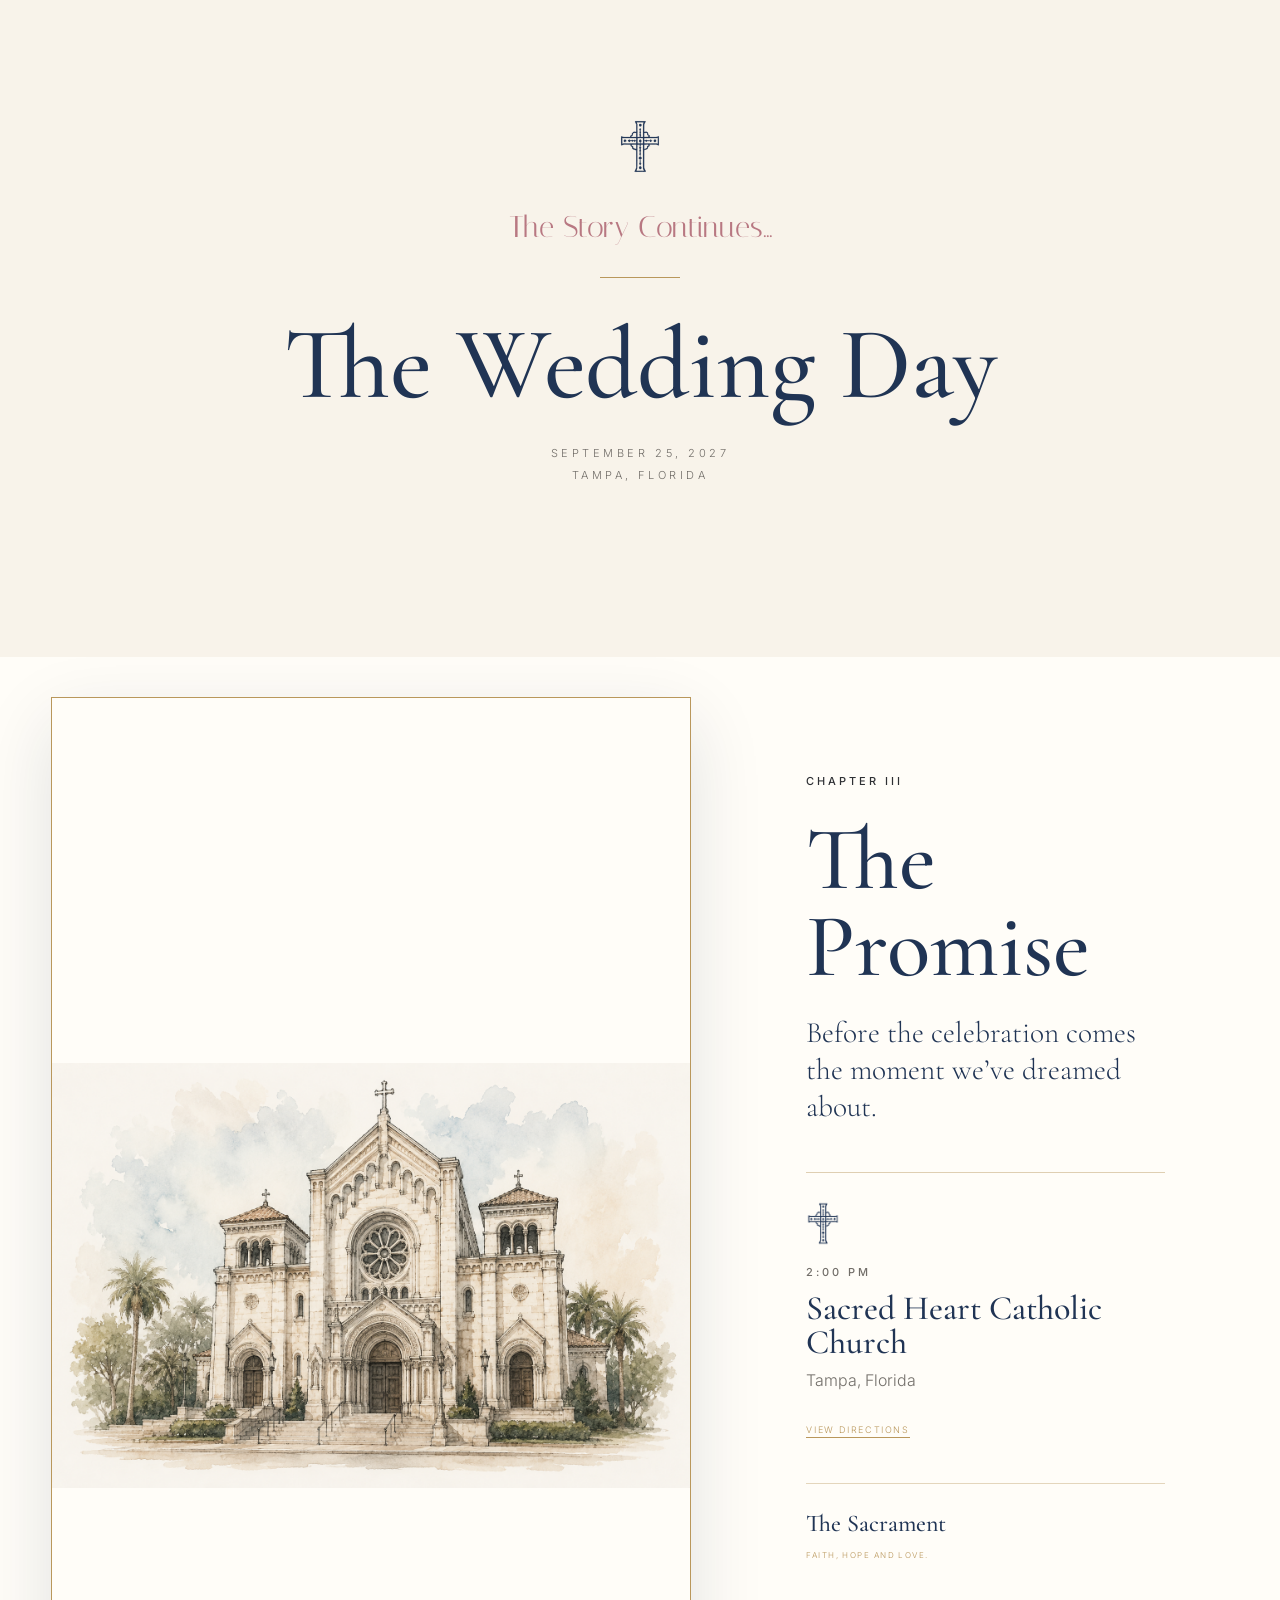
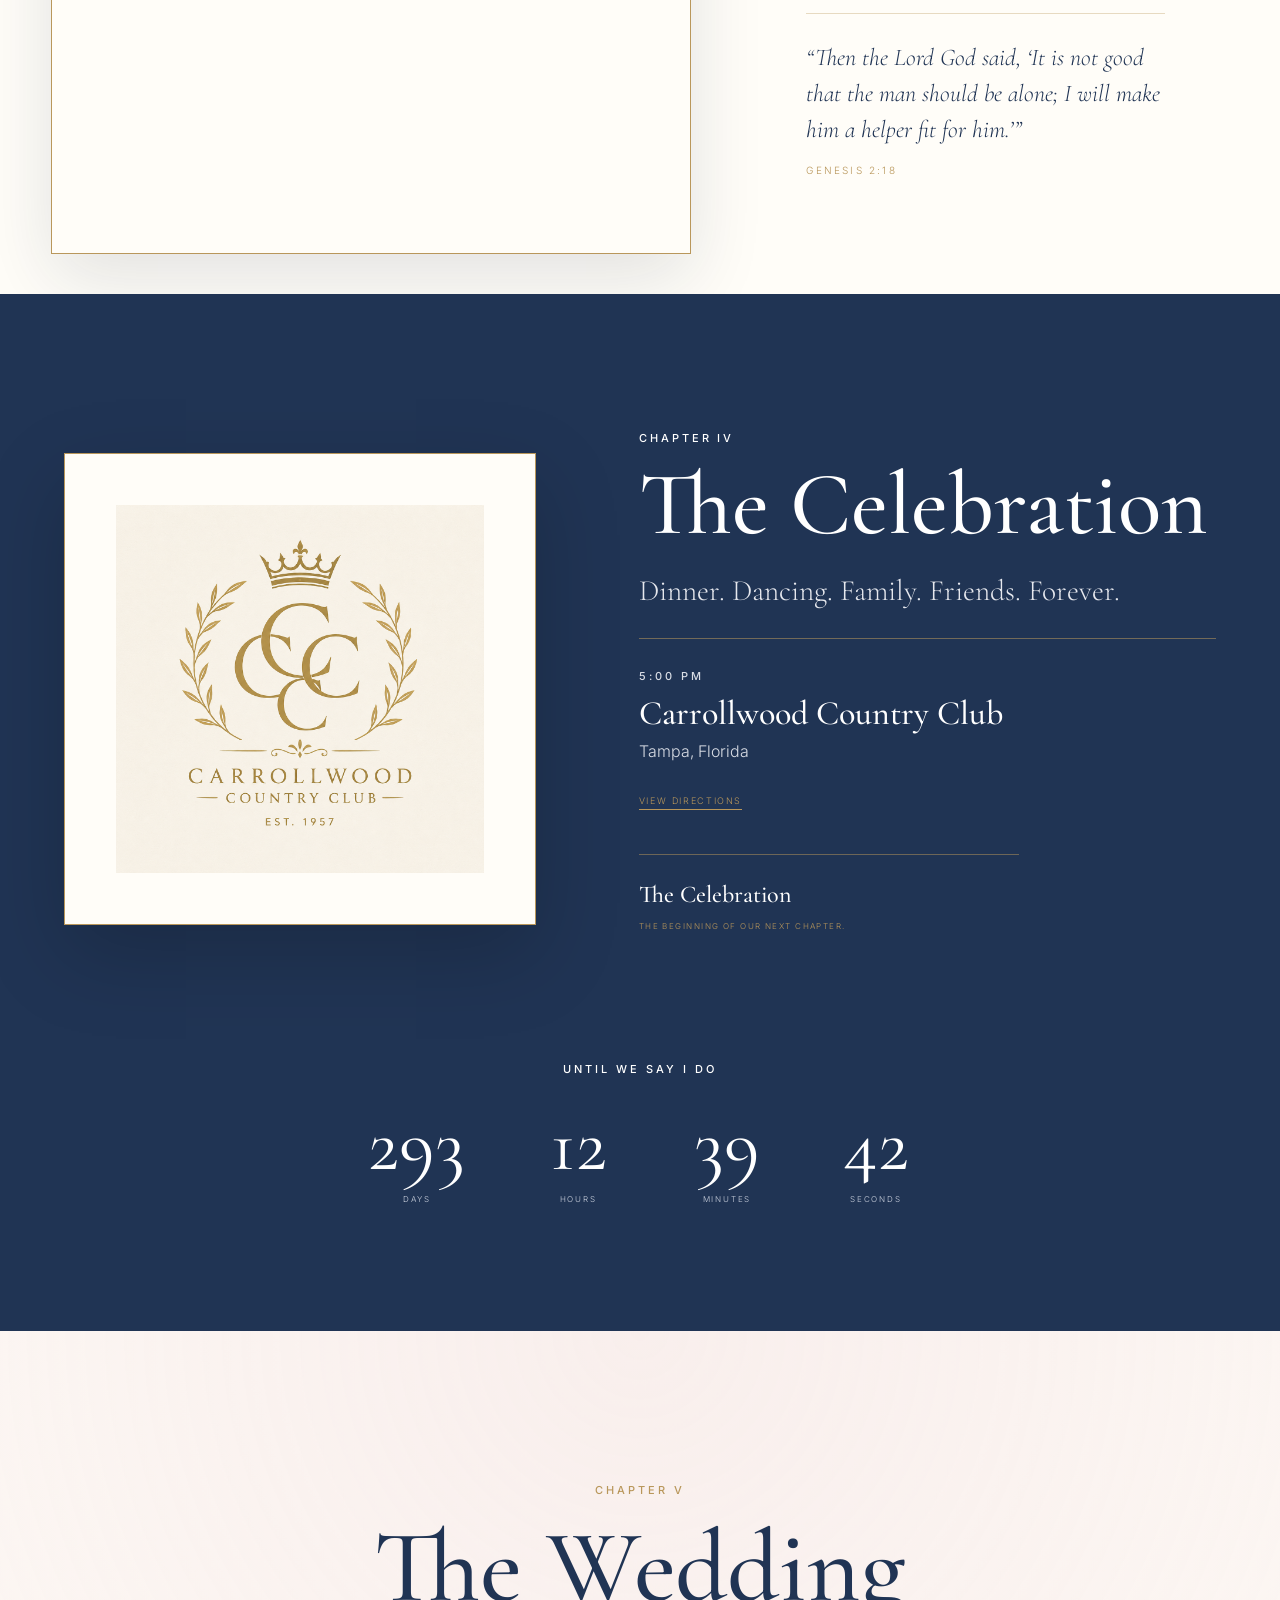
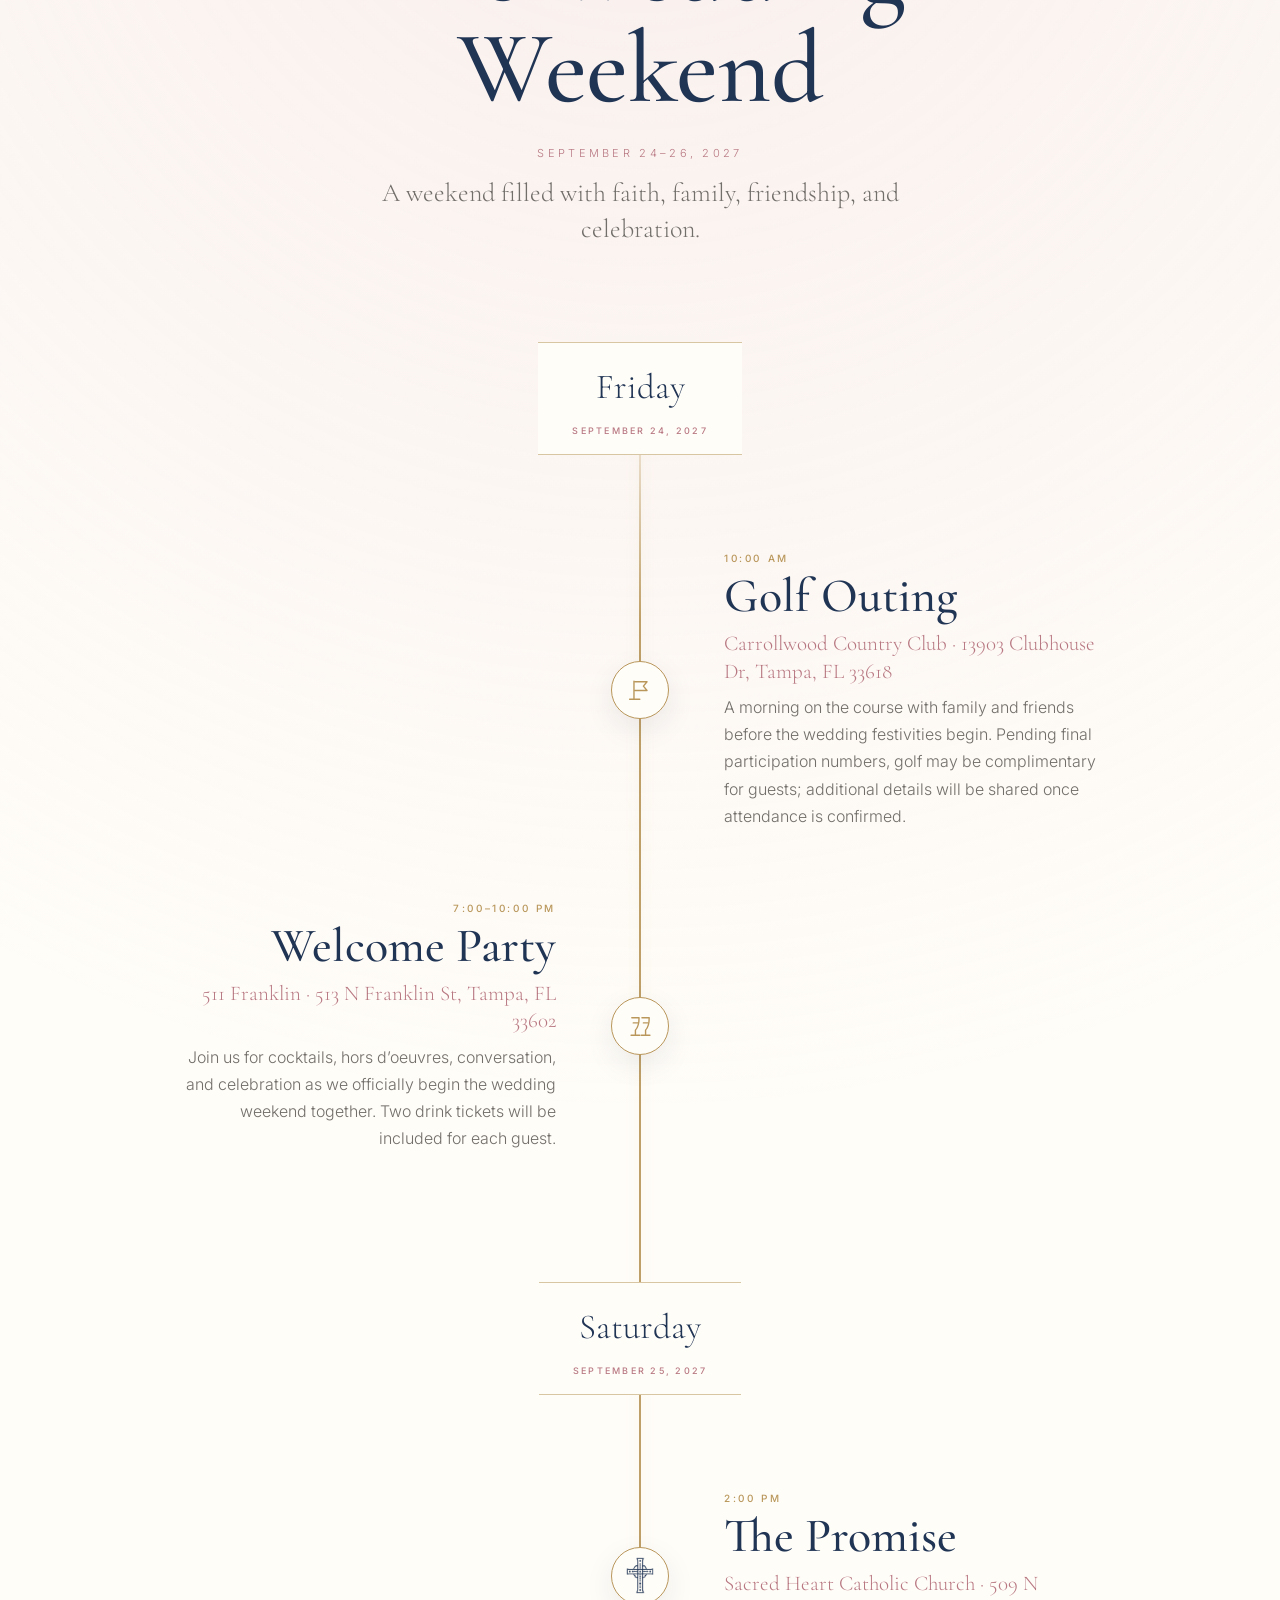
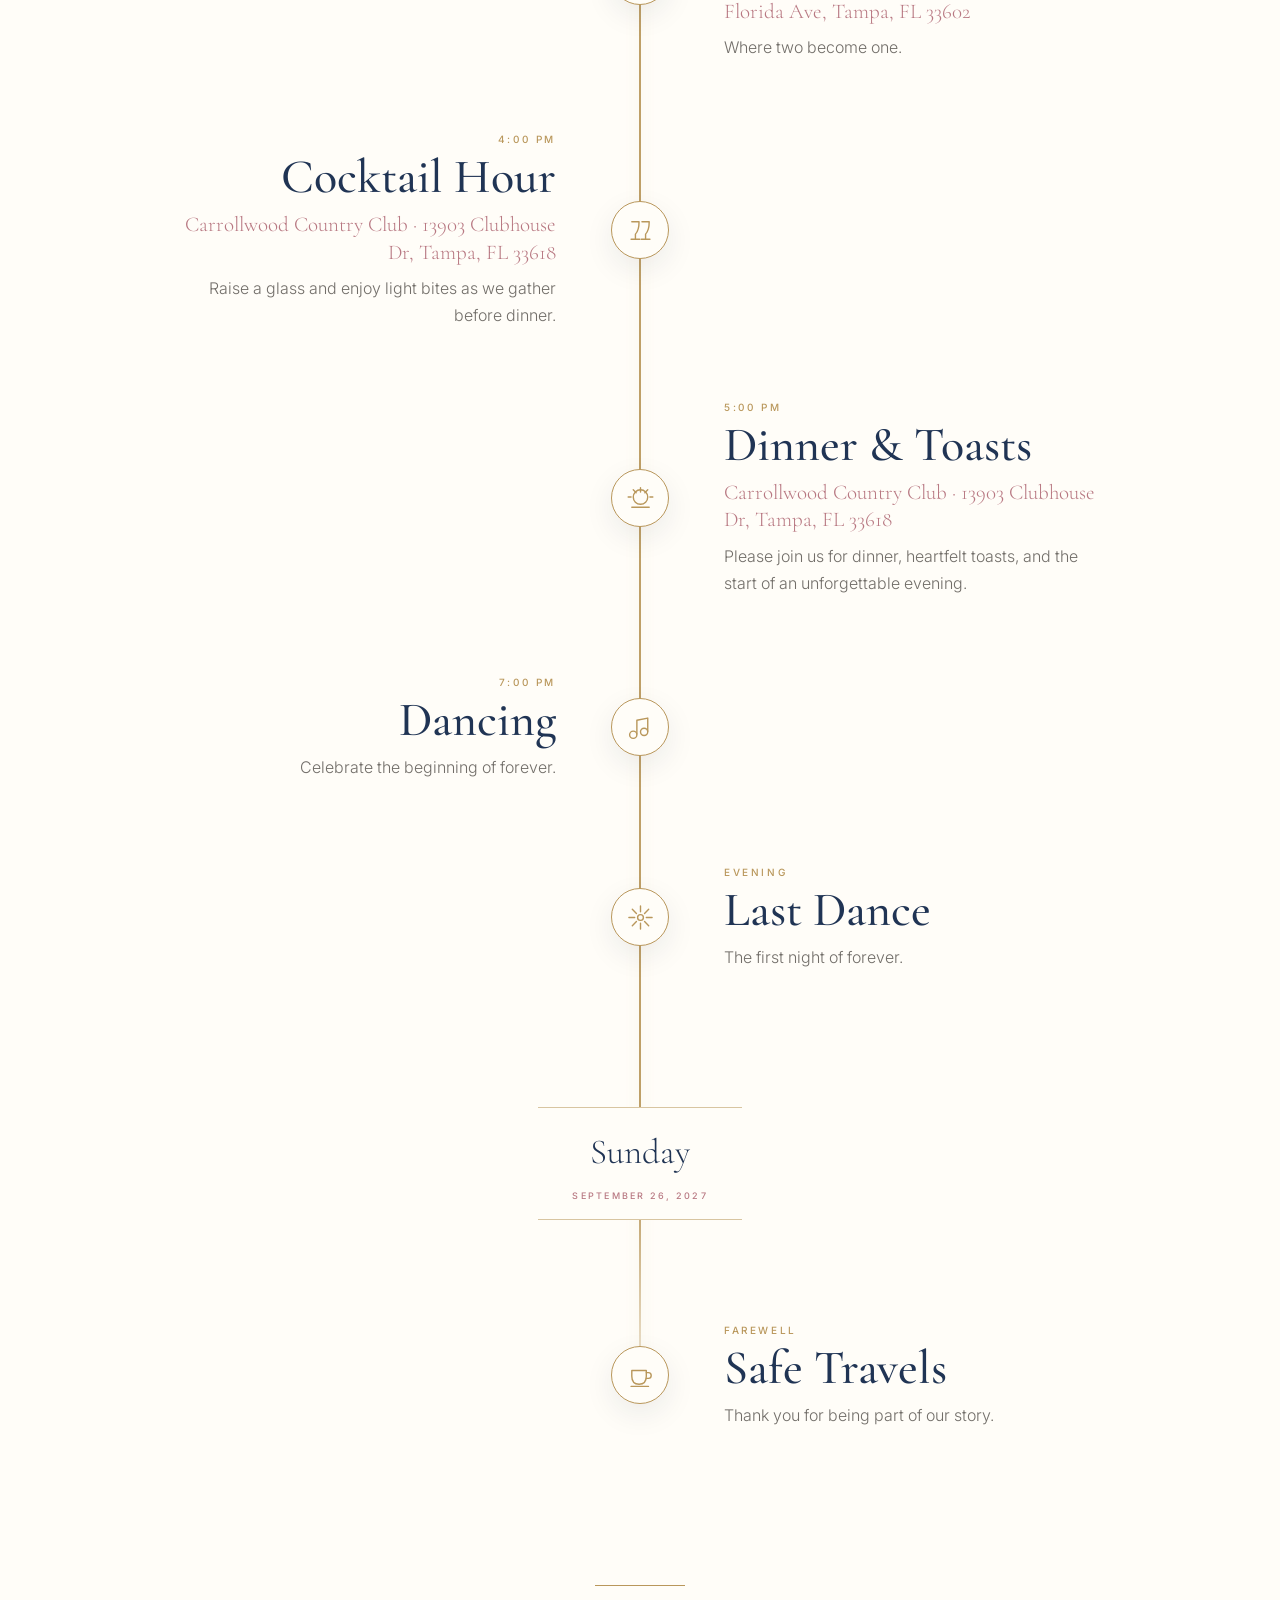
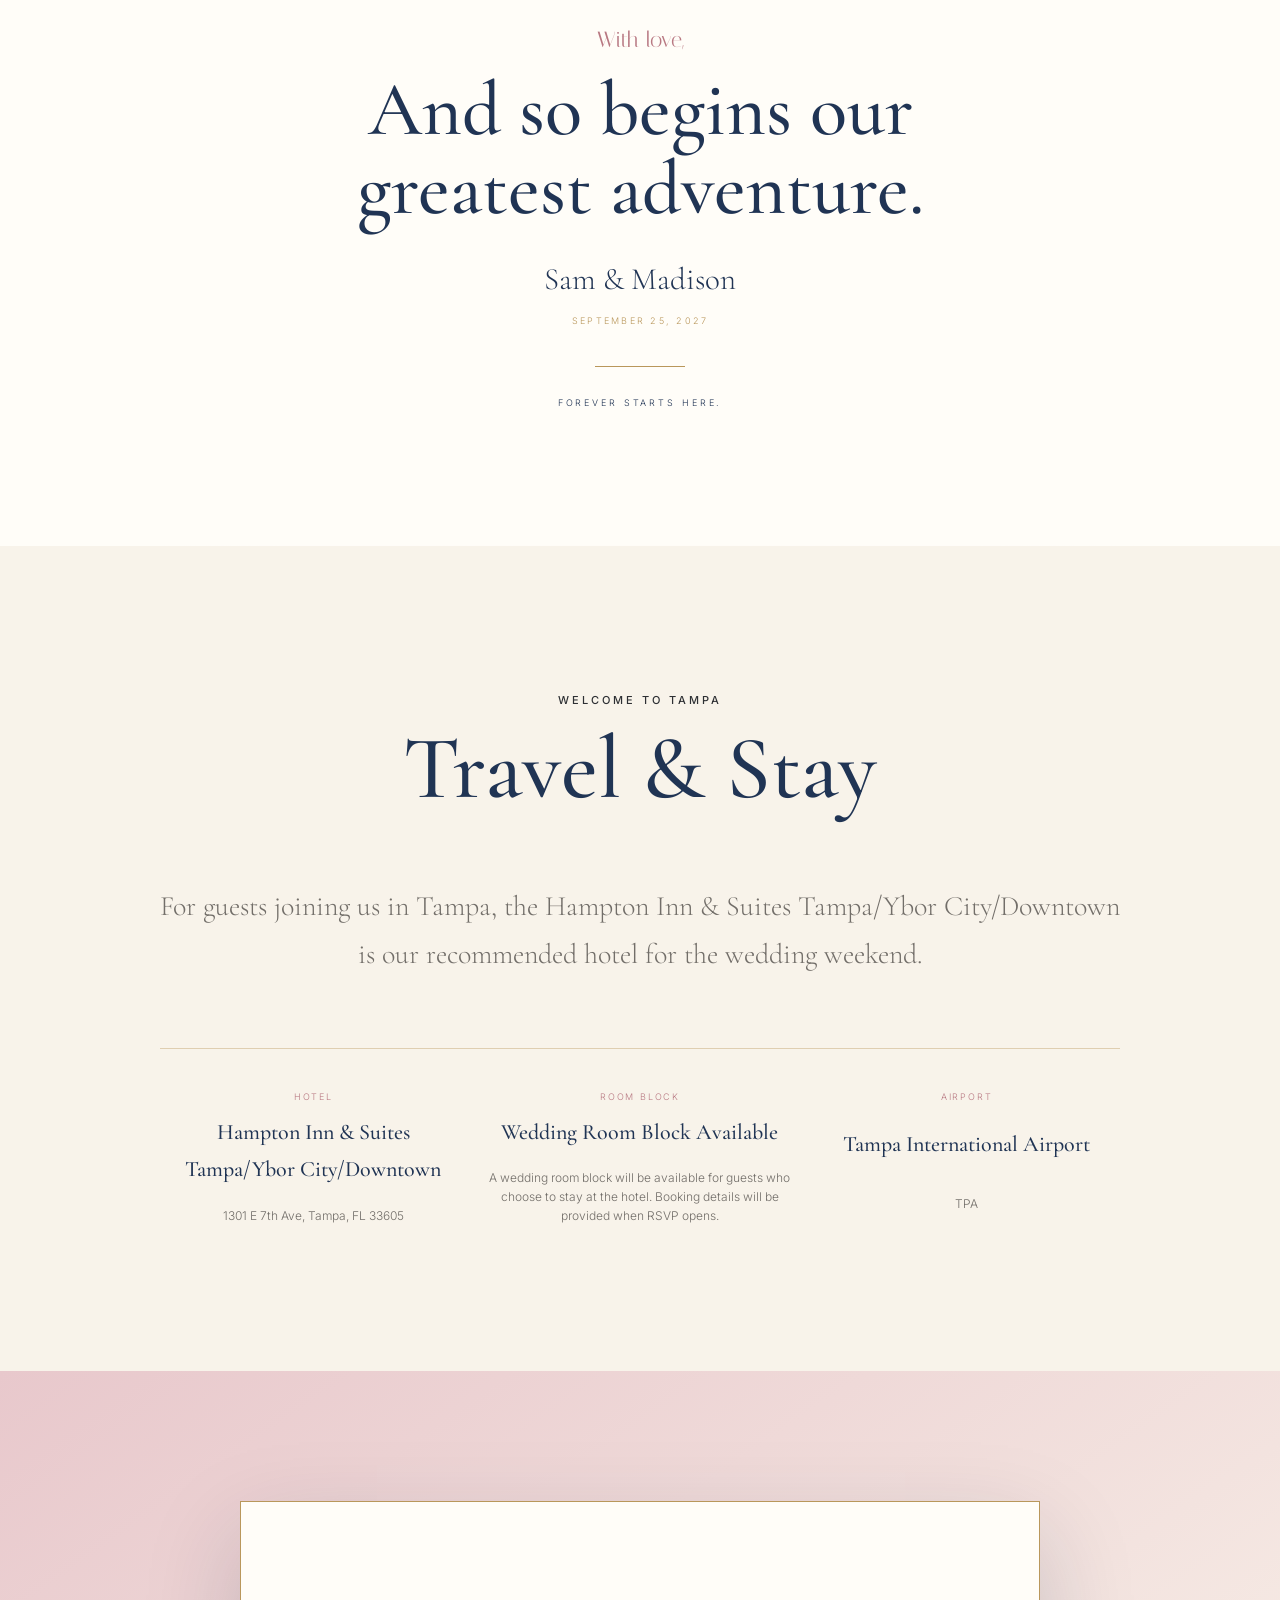
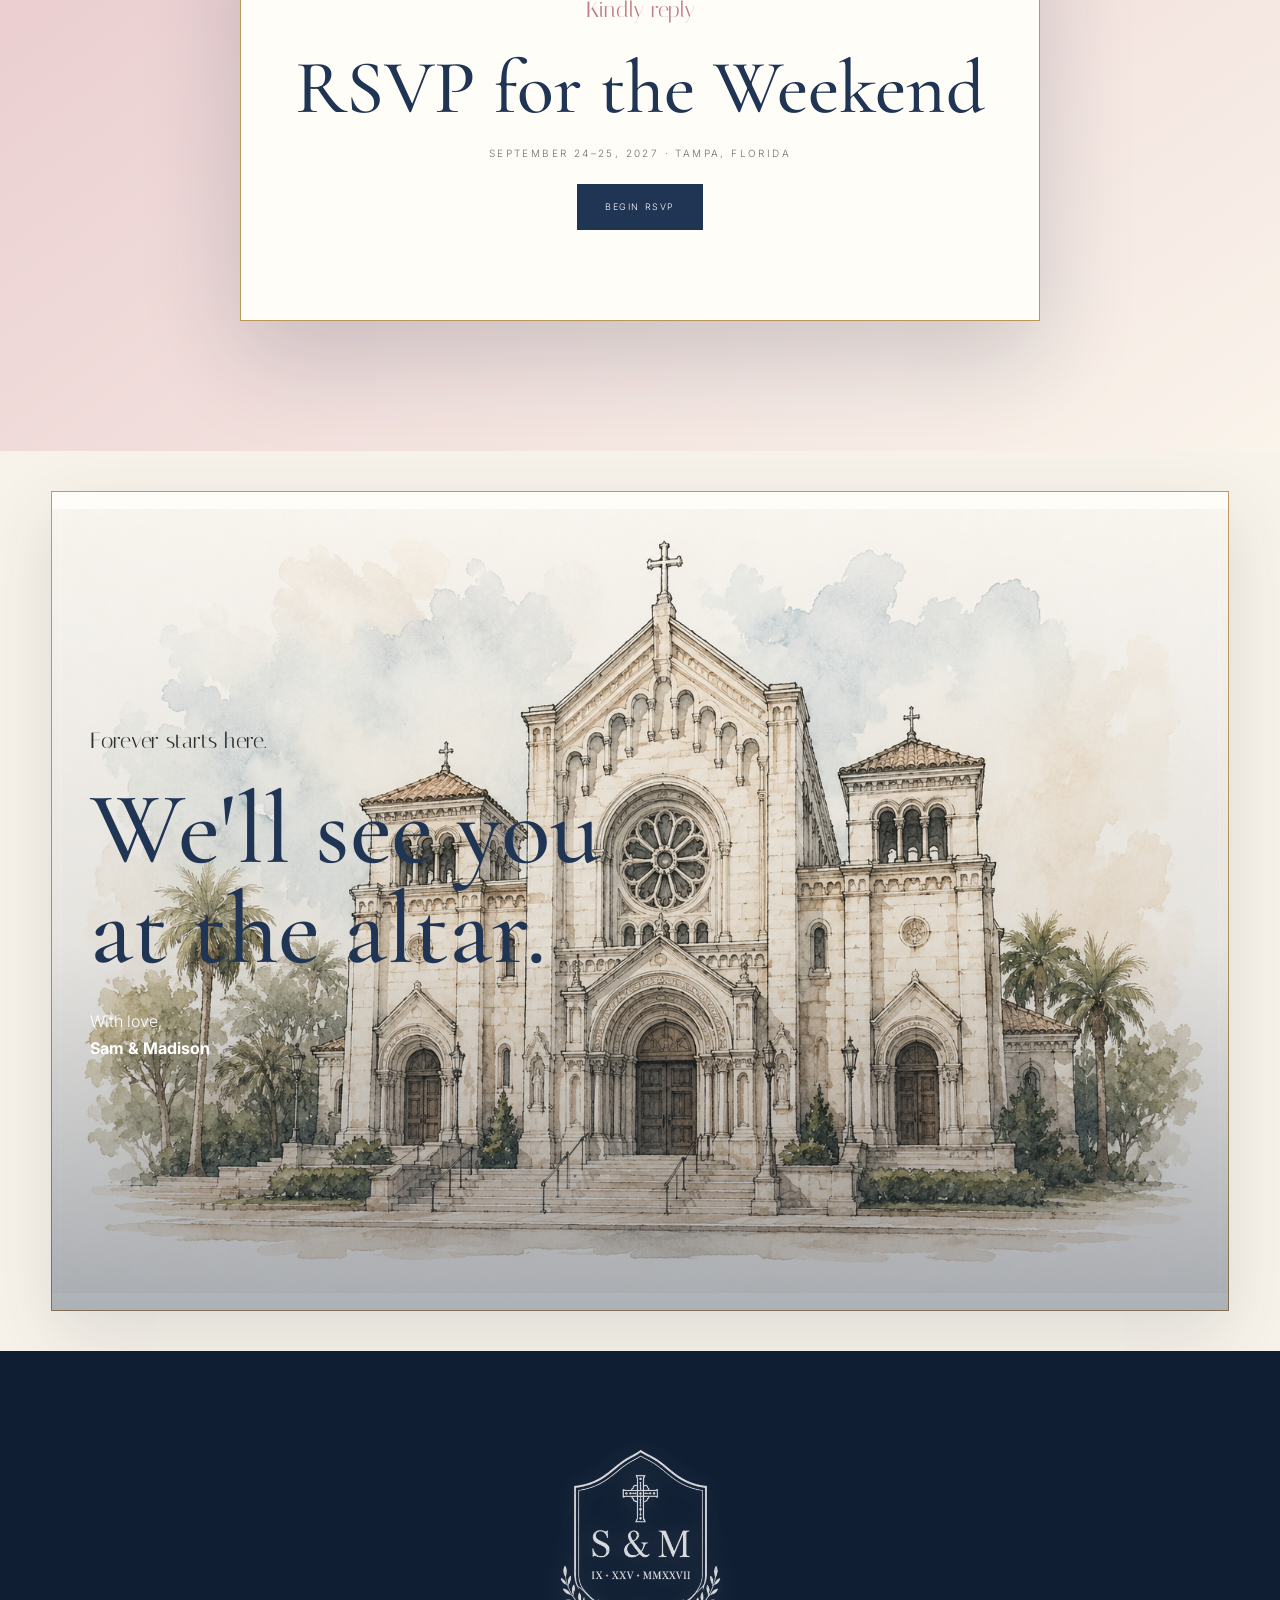
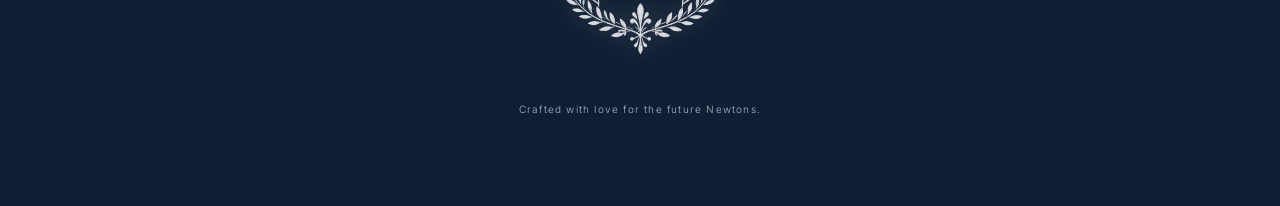
==== commit 542a79de: "Add files via upload" ====
--- a/index.html
+++ b/index.html
@@ -213,6 +213,7 @@
       </button>
 
       <p class="envelope-open-copy">Click the crest to open our invitation</p>
+      <button class="envelope-enter" id="enterWebsite" type="button">Enter Our Website <span aria-hidden="true">→</span></button>
     </div>
   </div>
 
--- a/styles.css
+++ b/styles.css
@@ -844,8 +844,14 @@
   background:#fffaf0;
   color:#1d1c1a;
   box-shadow:0 10px 24px rgba(61,46,29,.12);
-  transform:translateY(30%);
-  transition:transform 1.05s cubic-bezier(.18,.76,.22,1) .43s,box-shadow 1s ease .43s;
+  transform:translateY(38%);
+  opacity:0;
+  visibility:hidden;
+  transition:
+    transform 1.05s cubic-bezier(.18,.76,.22,1) .43s,
+    box-shadow 1s ease .43s,
+    opacity .24s ease .34s,
+    visibility 0s linear .34s;
 }
 .envelope-letter::before{
   content:"";position:absolute;inset:10px;border:1px solid rgba(185,151,91,.24);pointer-events:none;
@@ -903,18 +909,45 @@
 .envelope-shell:hover .envelope-seal{transform:translate(-50%,-50%) scale(1.045)}
 .envelope-open-copy{margin:clamp(25px,4vh,38px) 0 0;color:#6e6254;font-size:8px}
 .envelope-open-copy::before,.envelope-open-copy::after{content:"";display:inline-block;width:40px;height:1px;vertical-align:middle;background:rgba(185,151,91,.64);margin:0 13px}
+.envelope-enter{
+  margin:clamp(24px,3.5vh,34px) 0 0;
+  padding:13px 23px;
+  border:1px solid rgba(185,151,91,.82);
+  background:rgba(255,253,248,.94);
+  color:#24211d;
+  font:500 9px/1 Inter,Arial,sans-serif;
+  text-transform:uppercase;
+  letter-spacing:.19em;
+  cursor:pointer;
+  opacity:0;
+  visibility:hidden;
+  transform:translateY(10px);
+  transition:opacity .45s ease,transform .45s ease,background .25s ease,color .25s ease;
+}
+.envelope-enter span{color:var(--gold);margin-left:8px}
+.envelope-enter:hover{background:var(--gold);color:white}
+.envelope-enter:hover span{color:white}
+.envelope-enter:focus-visible{outline:2px solid var(--gold);outline-offset:4px}
 
 /* Opening sequence */
 .opening.is-opening .envelope-flap{transform:rotateX(-178deg);z-index:1}
 .opening.is-opening .envelope-seal{opacity:0;transform:translate(-50%,-50%) scale(.72);pointer-events:none}
 .opening.is-opening .envelope-letter{
   transform:translateY(-48%);
+  opacity:1;
+  visibility:visible;
   box-shadow:0 28px 52px rgba(61,46,29,.18);
 }
-.opening.is-opening .envelope-open-copy{opacity:0;transition:opacity .25s ease}
+.opening.is-opening .envelope-open-copy{opacity:0;visibility:hidden;transition:opacity .25s ease,visibility 0s linear .25s}
 .opening.is-opening .envelope-intro{opacity:.16;transform:translateY(-8px);transition:opacity .55s ease,transform .55s ease}
 .opening.is-opening .envelope-shell{cursor:default}
-.opening.is-open{opacity:0;visibility:hidden;transition:opacity .72s ease,visibility .72s ease}
+.opening.is-opening .envelope-enter{
+  opacity:1;
+  visibility:visible;
+  transform:none;
+  transition-delay:1.45s,1.45s,0s,0s;
+}
+.opening.is-leaving{opacity:0;visibility:hidden;transition:opacity .72s ease,visibility .72s ease}
 
 @media(max-width:600px){
   #opening.opening{
@@ -939,6 +972,7 @@
   .envelope-letter-place{font-size:5px;letter-spacing:.17em;margin-top:4px}
   .envelope-open-copy{font-size:6px;letter-spacing:.17em;margin-top:20px}
   .envelope-open-copy::before,.envelope-open-copy::after{width:20px;margin:0 8px}
+  .envelope-enter{margin-top:18px;padding:11px 17px;font-size:7px;letter-spacing:.16em}
   .opening.is-opening .envelope-letter{transform:translateY(-42%)}
 }
 
@@ -954,5 +988,5 @@
 }
 
 @media(prefers-reduced-motion:reduce){
-  .envelope-flap,.envelope-letter,.envelope-seal,.envelope-intro,.envelope-open-copy{transition:none!important}
-}
+  .envelope-flap,.envelope-letter,.envelope-seal,.envelope-intro,.envelope-open-copy,.envelope-enter{transition:none!important}
+}
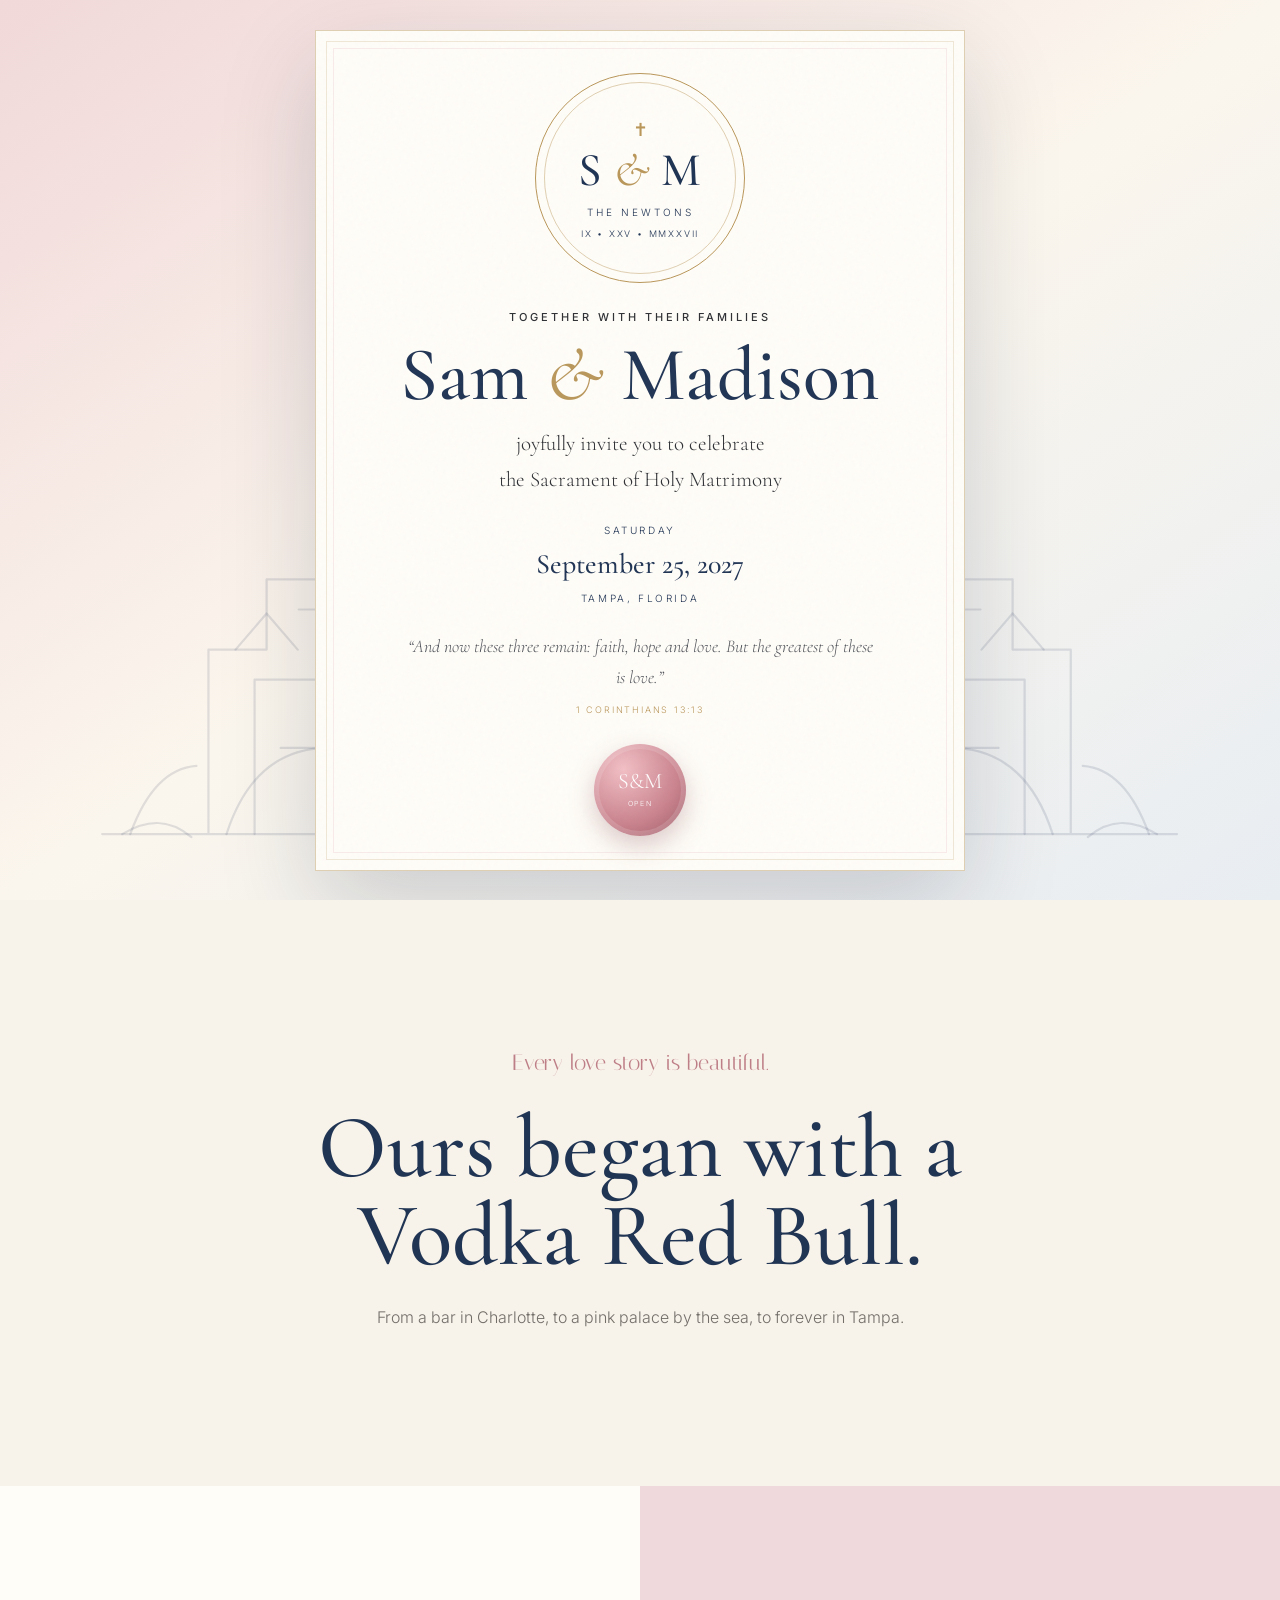
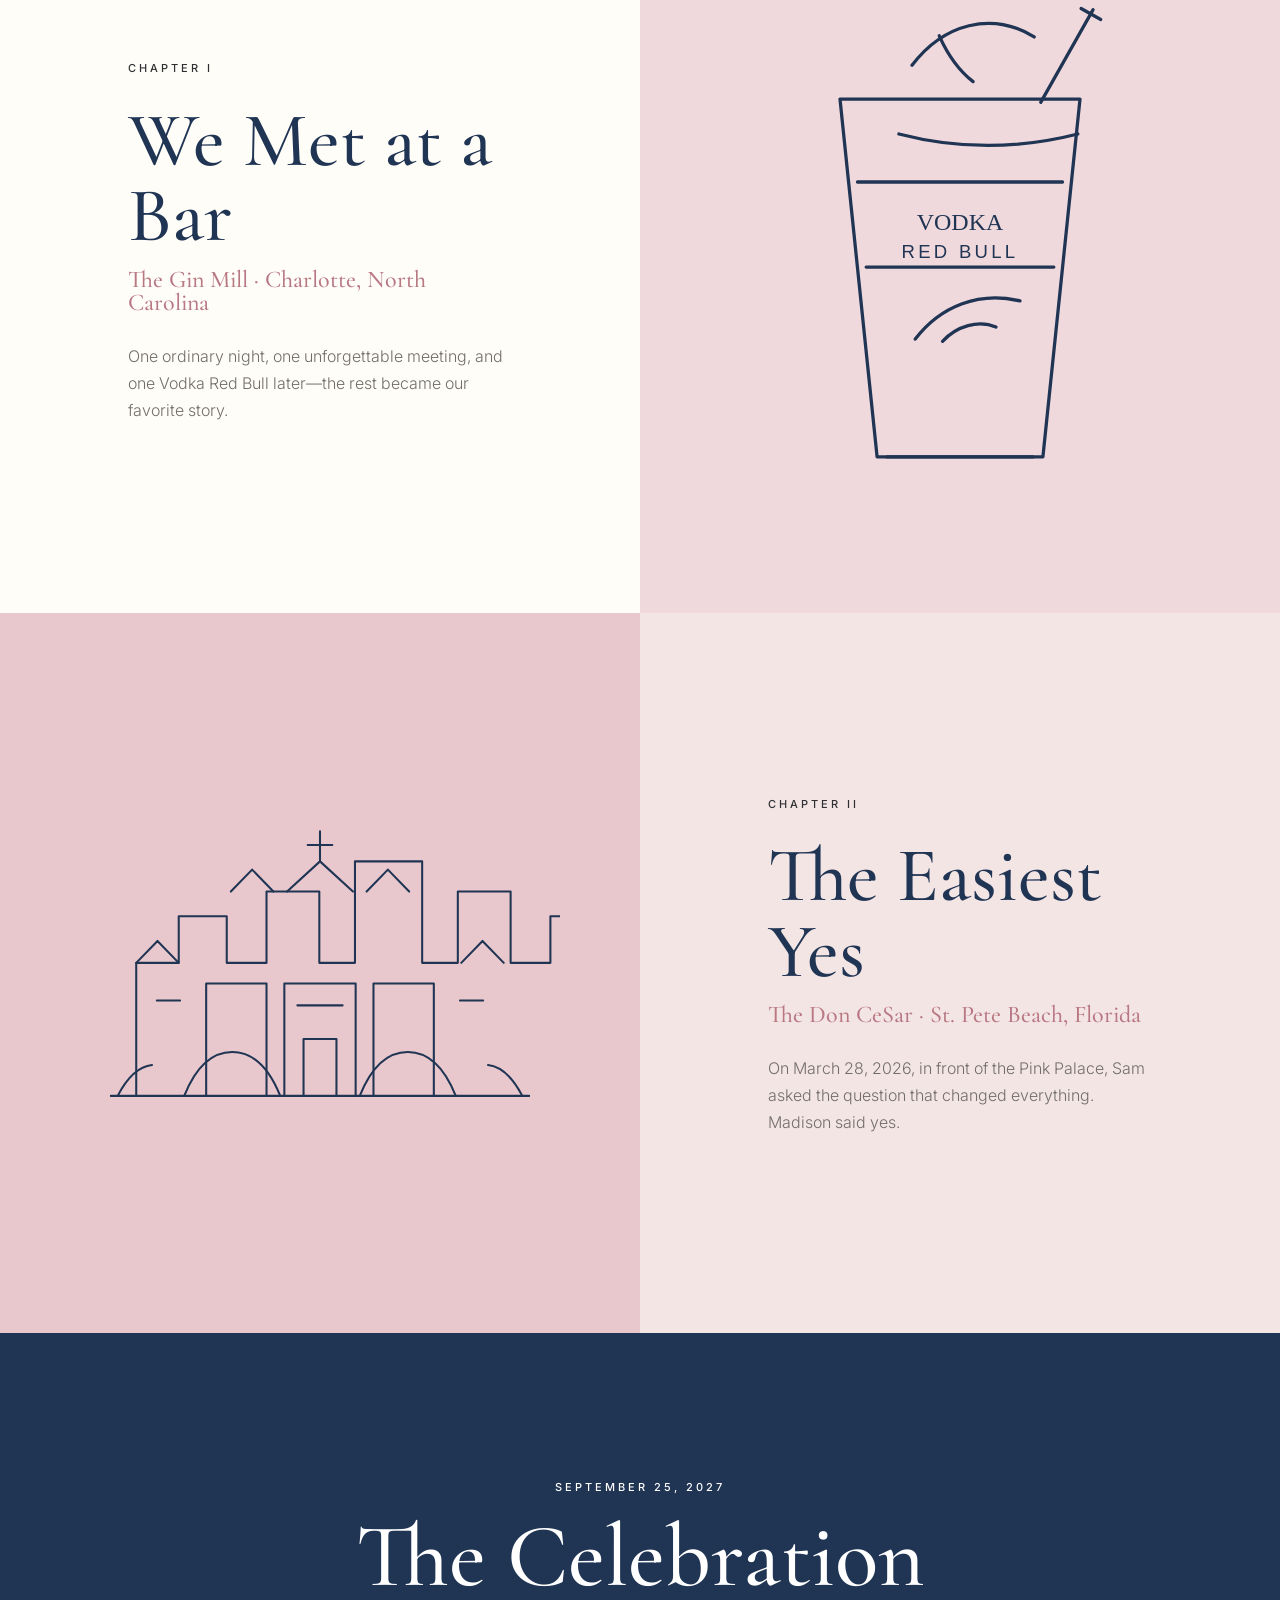
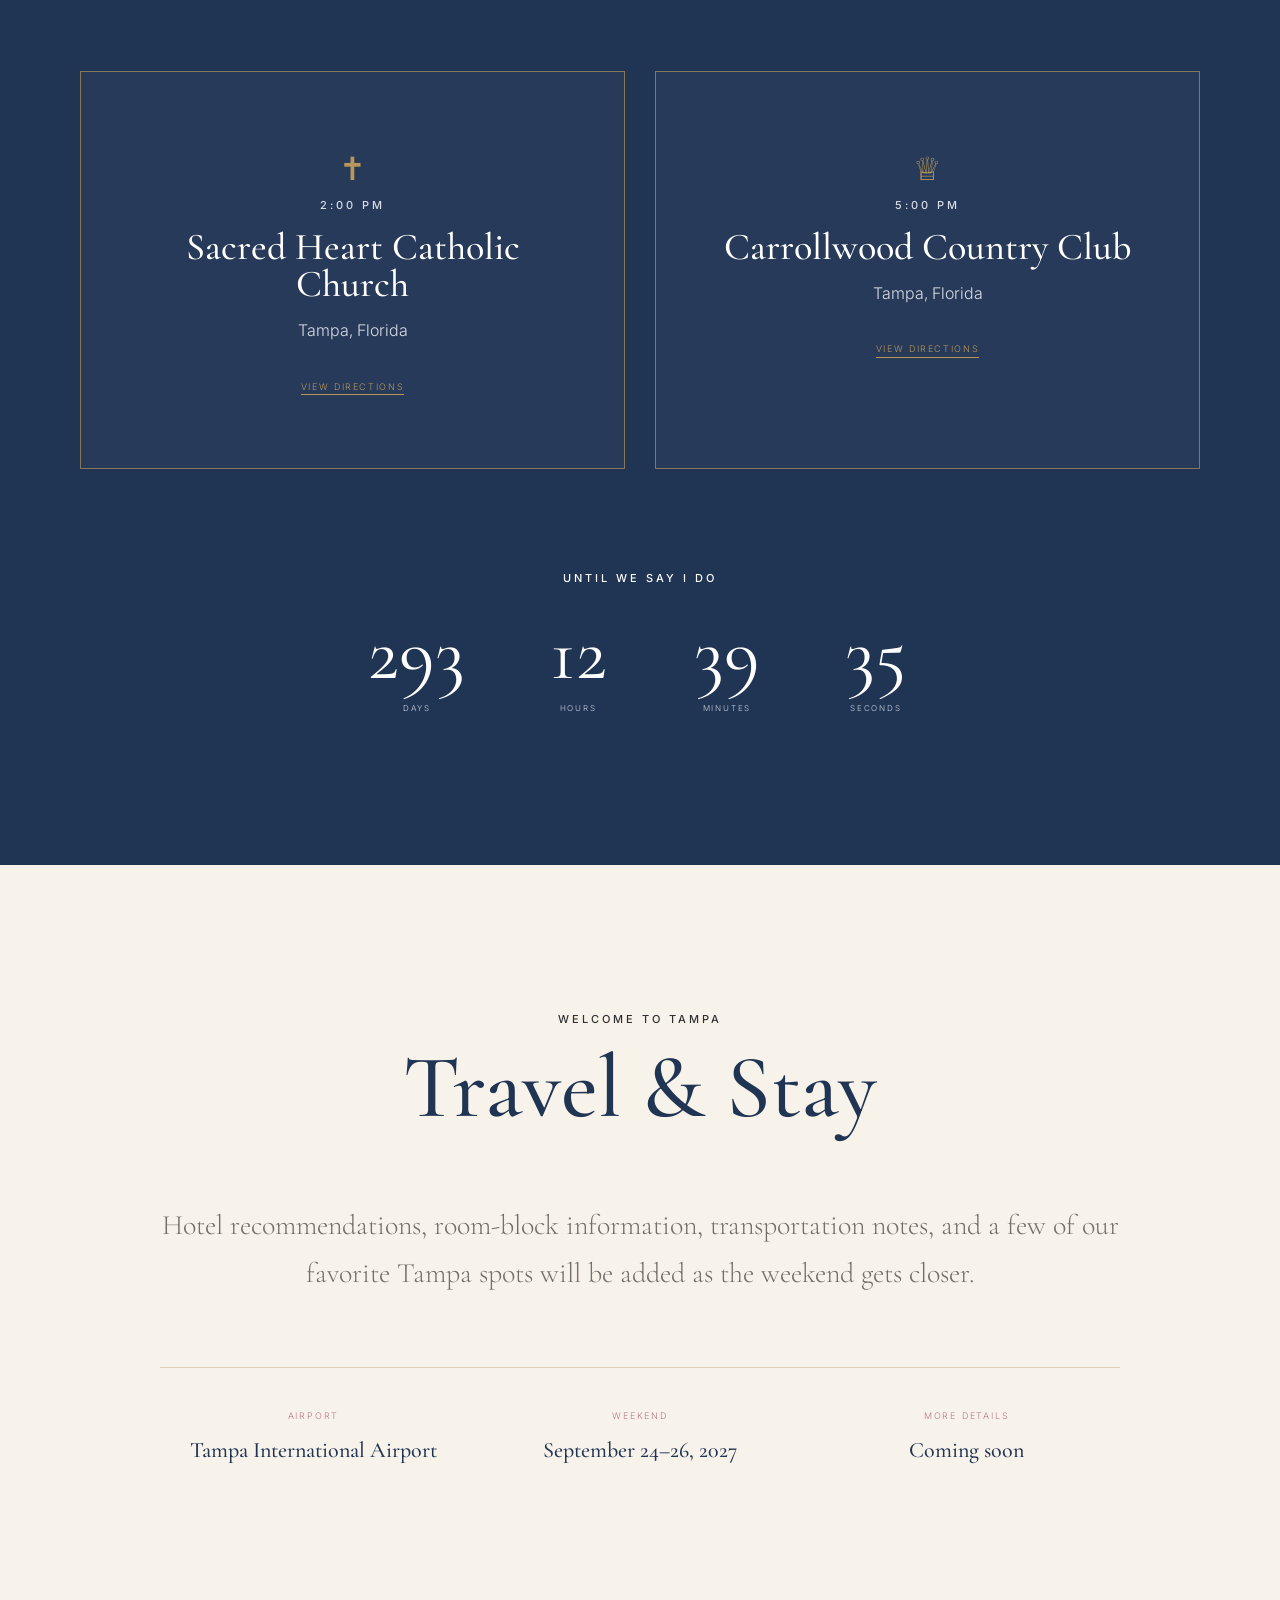
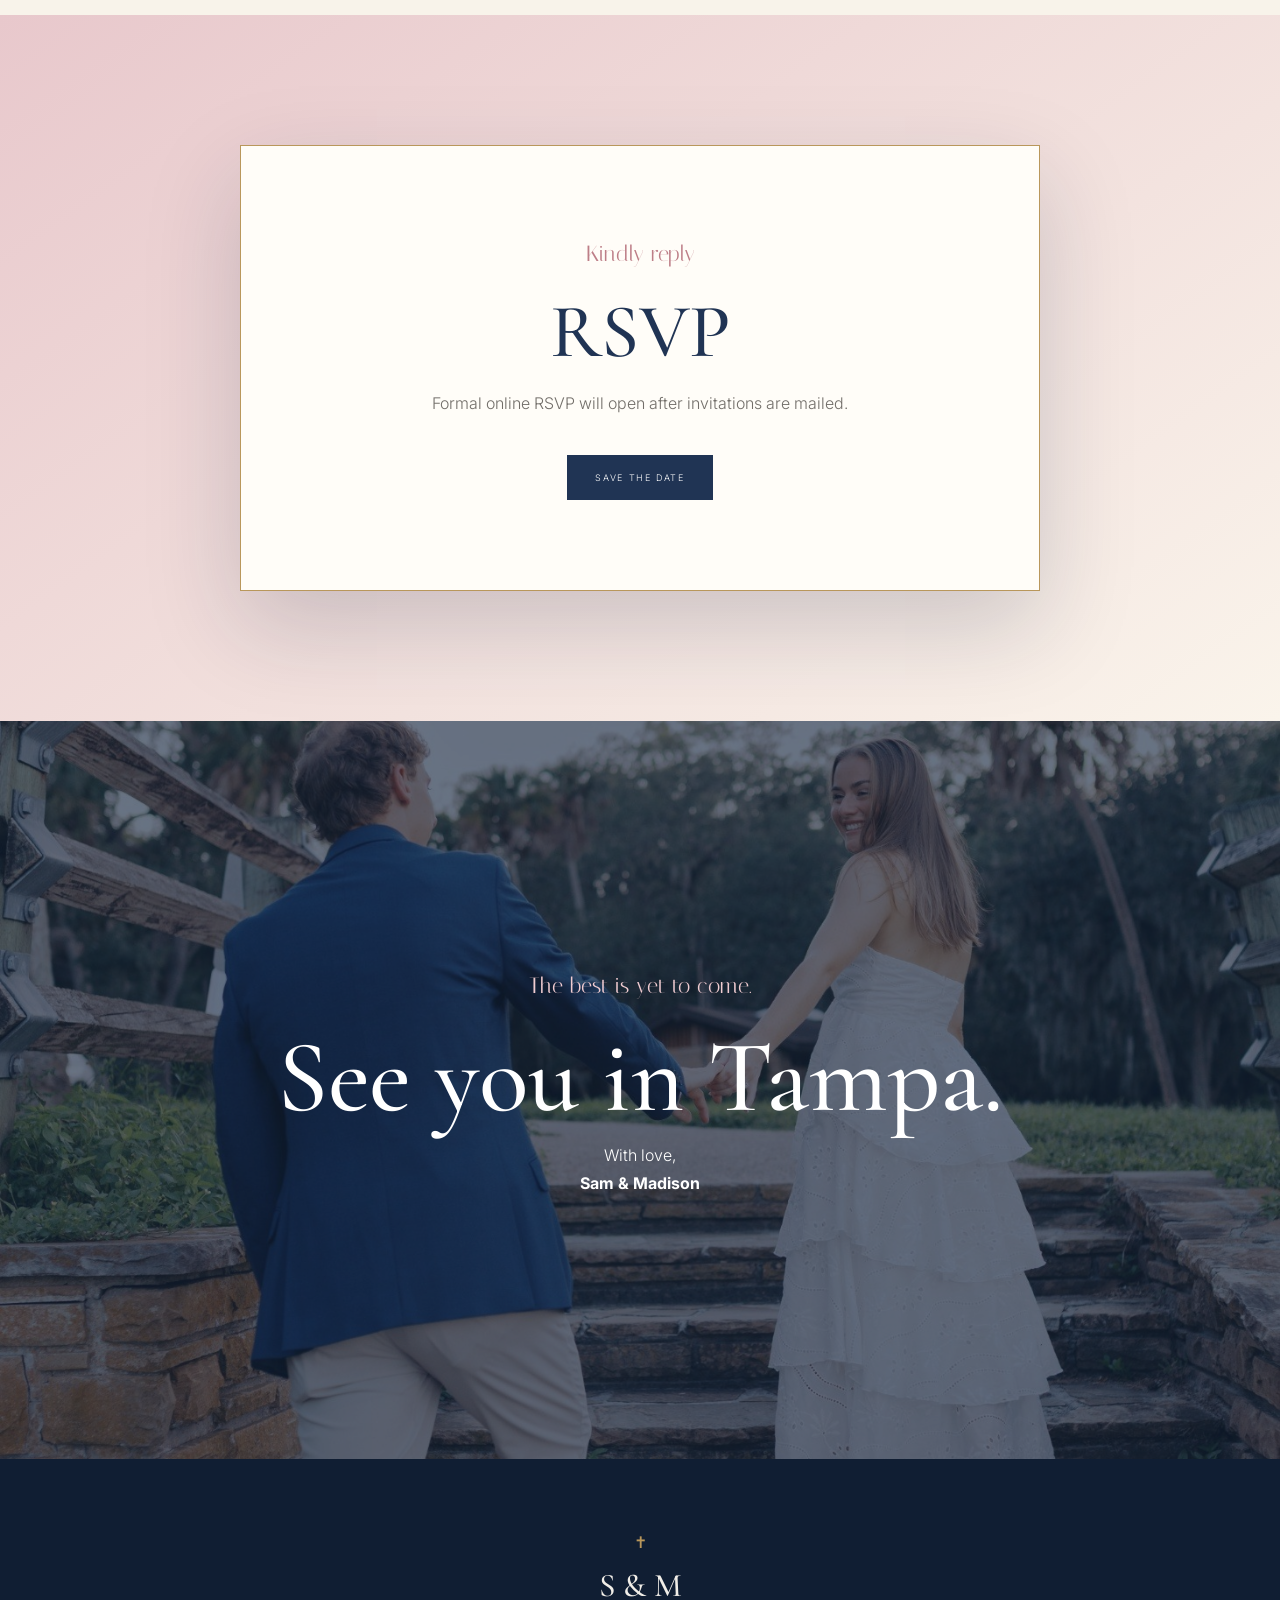
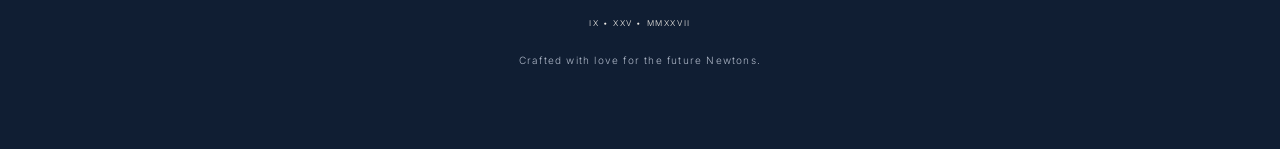
==== commit 76c6918d: "Add files via upload" ====
--- a/index.html
+++ b/index.html
@@ -9,212 +9,52 @@
   <link rel="preconnect" href="https://fonts.googleapis.com">
   <link rel="preconnect" href="https://fonts.gstatic.com" crossorigin>
   <link href="https://fonts.googleapis.com/css2?family=Cormorant+Garamond:ital,wght@0,400;0,500;0,600;1,400&family=Inter:wght@300;400;500&family=Italiana&display=swap" rel="stylesheet">
-  <link rel="stylesheet" href="styles.css?v=20260901-envelope">
-<!-- MOBILE-INLINE-FIX-20260821 -->
-<style id="mobile-inline-fix-20260821">
-@media (max-width: 600px) {
-  /* Opening invitation: intentionally smaller, floating like desktop */
-  #opening.opening {
-    display:grid !important;
-    place-items:start center !important;
-    padding:7vh 0 16px !important;
-    overflow:hidden !important;
-  }
-  /* Mobile opening backdrop: show the cathedral as a complete, subtle silhouette */
-  #opening .opening-sketch {
-    left:50% !important;
-    right:auto !important;
-    bottom:1.5vh !important;
-    width:106vw !important;
-    max-width:none !important;
-    transform:translateX(-50%) !important;
-    color:rgba(32,52,84,.075) !important;
-    opacity:1 !important;
-  }
-  #opening .opening-sketch svg {
-    display:block !important;
-    width:100% !important;
-    height:auto !important;
-  }
-  #opening .invitation-card {
-    width:80vw !important;
-    max-width:350px !important;
-    min-height:0 !important;
-    height:auto !important;
-    max-height:calc(100svh - 30px) !important;
-    margin:0 auto !important;
-    padding:18px 22px 22px !important;
-    overflow:hidden !important;
-  }
-  #opening .crest.crest-image {
-    width:100px !important;
-    height:auto !important;
-    margin:0 auto 6px !important;
-    padding:0 !important;
-    border:0 !important;
-  }
-  #opening .crest.crest-image:before { display:none !important; }
-  #opening .invitation-card .kicker {
-    font-size:6.1px !important;
-    margin:0 0 5px !important;
-  }
-  #opening .invitation-card h1 {
-    font-size:30px !important;
-    margin:2px 0 6px !important;
-  }
-  #opening .invite-copy {
-    font-size:11px !important;
-    line-height:1.2 !important;
-    margin:0 !important;
-  }
-  #opening .date-lockup { margin:7px 0 !important; gap:0 !important; }
-  #opening .date-lockup span { font-size:5.8px !important; }
-  #opening .date-lockup strong { font-size:15.5px !important; }
-  #opening .invitation-card blockquote {
-    max-width:250px !important;
-    font-size:8.5px !important;
-    line-height:1.22 !important;
-    margin:6px auto 0 !important;
-  }
-  #opening .invitation-card cite { font-size:5.2px !important; }
-  #opening .seal {
-    width:48px !important;
-    height:48px !important;
-    margin-top:7px !important;
-  }
-  #opening .seal-monogram { font-size:13px !important; }
-  #opening .seal-label { font-size:4.4px !important; margin-top:2px !important; }
-
-  /* Story chapters: eliminate the oversized mobile image wells */
-  #story .story-row,
-  #story .story-row.reverse {
-    display:block !important;
-    min-height:0 !important;
-    height:auto !important;
-  }
-  #story .story-copy {
-    padding:54px 28px 20px !important;
-  }
-  #story .illustration,
-  #story .drink-illustration,
-  #story .hotel-illustration {
-    display:block !important;
-    min-height:0 !important;
-    height:auto !important;
-    padding:6px 18px 34px !important;
-    margin:0 !important;
-  }
-  #story .vodka-sodas-realistic {
-    display:block !important;
-    width:84% !important;
-    max-width:520px !important;
-    height:auto !important;
-    margin:0 auto !important;
-    transform:none !important;
-  }
-  #story .don-cesar-watercolor {
-    display:block !important;
-    width:92% !important;
-    max-width:560px !important;
-    height:auto !important;
-    margin:0 auto !important;
-    transform:none !important;
-  }
-
-  /* Wedding weekend: day labels start on the left with the gold spine */
-  #weekend .timeline:before {
-    left:28px !important;
-    transform:none !important;
-  }
-  #weekend .timeline-day-heading {
-    width:calc(100% - 54px) !important;
-    max-width:none !important;
-    margin:0 0 38px 28px !important;
-    padding:13px 16px 15px !important;
-    text-align:center !important;
-  }
-  #weekend .timeline-day-heading p,
-  #weekend .timeline-day-heading h3 {
-    text-align:center !important;
-  }
-  #weekend .timeline-day-heading p { font-size:31px !important; }
-  #weekend .timeline-day-heading h3 { font-size:8px !important; }
-  #weekend .timeline-event {
-    grid-template-columns:58px minmax(0,1fr) !important;
-  }
-  #weekend .timeline-marker {
-    grid-column:1 !important;
-  }
-  #weekend .timeline-event .timeline-card,
-  #weekend .timeline-event:nth-of-type(even) .timeline-card,
-  #weekend .timeline-event:nth-of-type(odd) .timeline-card {
-    grid-column:2 !important;
-    text-align:left !important;
-    padding:26px 8px 26px 16px !important;
-  }
-}
-
-
-/* Desktop hero: narrower photo frame = less aggressive crop of portrait engagement photo */
-@media (min-width: 801px) {
-  .hero {
-    padding-left: 10vw !important;
-    padding-right: 10vw !important;
-  }
-  .hero-photo {
-    inset: 104px 10vw 4vw !important;
-    background-position: center 30% !important;
-  }
-  .hero-shade {
-    inset: 104px 10vw 4vw !important;
-  }
-  .hero-copy {
-    padding-left: 8vw !important;
-    padding-bottom: 8vh !important;
-  }
-}
-
-</style>
-<!-- /MOBILE-INLINE-FIX-20260821 -->
-<style id="travel-hotel-details">
-.travel-columns small{display:block;margin-top:8px;color:var(--muted);font-size:12px;line-height:1.6;font-weight:300}
-</style>
-<style id="rsvp-main-card-update">
-.rsvp-card .rsvp-weekend-date{margin:18px 0 0;text-transform:uppercase;letter-spacing:.24em;font-size:10px;color:var(--muted)}
-@media(max-width:800px){.rsvp-card .rsvp-weekend-date{font-size:8px;letter-spacing:.18em;line-height:1.7}}
-</style></head>
-<body class="locked ">
-  
-<div class="opening" id="opening" aria-label="Open Samuel and Madison's wedding invitation">
-    <div class="envelope-stage">
-      <div class="envelope-intro" aria-hidden="true">
-        <p class="envelope-kicker">The wedding of</p>
-        <h1>Samuel <em>&amp;</em> Madison</h1>
-        <p class="envelope-date">September 25, 2027 · Tampa, Florida</p>
-      </div>
-
-      <button class="envelope-shell" id="openInvitation" type="button" aria-label="Open wedding invitation">
-        <span class="envelope-back" aria-hidden="true"></span>
-
-        <span class="envelope-letter" aria-hidden="true">
-          <span class="envelope-letter-grain"></span>
-          <img class="envelope-letter-crest" src="assets/save-the-date-crest-clean.png" alt="">
-          <span class="envelope-letter-names">Samuel <i>&amp;</i> Madison</span>
-          <span class="envelope-letter-rule"></span>
-          <span class="envelope-letter-date">September 25, 2027</span>
-          <span class="envelope-letter-place">Tampa, Florida</span>
-        </span>
-
-        <span class="envelope-pocket" aria-hidden="true"></span>
-        <span class="envelope-flap" aria-hidden="true"></span>
-        <span class="envelope-seal" aria-hidden="true">
-          <img src="assets/save-the-date-crest-clean.png" alt="">
-        </span>
+  <link rel="stylesheet" href="styles.css">
+</head>
+<body class="locked">
+  <div class="opening" id="opening" aria-label="Wedding invitation">
+    <div class="opening-sketch" aria-hidden="true">
+      <svg viewBox="0 0 1200 480" role="img">
+        <g fill="none" stroke="currentColor" stroke-width="2.2" stroke-linecap="round" stroke-linejoin="round">
+          <path d="M64 414h1072M170 414V230h58v-70h74v70h62V122h92v108h62V74h164v156h62V122h92v108h62v-70h74v70h58v184"/>
+          <path d="M216 414V260h136v154M848 414V260h136v154M456 414V250h288v164"/>
+          <path d="M508 414V302h184v112M600 74V20M574 45h52"/>
+          <path d="M522 118h156M530 150h140M538 182h124M548 214h104"/>
+          <path d="M260 190h48M892 190h48M392 156h36M772 156h36"/>
+          <path d="M188 414c20-62 56-86 102-86s82 24 102 86M808 414c20-62 56-86 102-86s82 24 102 86"/>
+          <path d="M92 414c16-44 38-66 66-68M1108 414c-16-44-38-66-66-68"/>
+          <path d="M242 328h82M876 328h82M478 278h244"/>
+          <path d="M550 414v-70h100v70M586 344v70M614 344v70"/>
+          <path d="M197 230l31-36 31 36M941 230l31-36 31 36M364 122l46-44 46 44M744 122l46-44 46 44"/>
+          <path d="M518 74l82-54 82 54"/>
+          <path d="M84 414c26-16 48-15 69 3M1047 417c21-18 43-19 69-3"/>
+        </g>
+      </svg>
+    </div>
+
+    <article class="invitation-card" id="invitationCard">
+      <div class="paper-grain"></div>
+      <div class="crest" aria-label="Sam and Madison, The Newtons">
+        <span class="cross">✝</span>
+        <strong>S <i>&</i> M</strong>
+        <span>THE NEWTONS</span>
+        <small>IX • XXV • MMXXVII</small>
+      </div>
+      <p class="kicker">Together with their families</p>
+      <h1>Sam <em>&</em> Madison</h1>
+      <p class="invite-copy">joyfully invite you to celebrate<br>the Sacrament of Holy Matrimony</p>
+      <div class="date-lockup">
+        <span>Saturday</span>
+        <strong>September 25, 2027</strong>
+        <span>Tampa, Florida</span>
+      </div>
+      <blockquote>“And now these three remain: faith, hope and love. But the greatest of these is love.”</blockquote>
+      <cite>1 Corinthians 13:13</cite>
+      <button class="seal" id="openInvitation" type="button">
+        <span class="seal-monogram">S&amp;M</span>
+        <span class="seal-label">Open</span>
       </button>
-
-      <p class="envelope-open-copy">Click the crest to open our invitation</p>
-      <button class="envelope-enter" id="enterWebsite" type="button">Enter Our Website <span aria-hidden="true">→</span></button>
-    </div>
+    </article>
   </div>
 
   <header class="site-header">
@@ -223,7 +63,6 @@
     <nav id="siteNav">
       <a href="#story">Our Journey</a>
       <a href="#details">The Celebration</a>
-      <a href="#weekend">The Weekend</a>
       <a href="#travel">Travel</a>
       <a href="#rsvp">RSVP</a>
     </nav>
@@ -247,245 +86,82 @@
       <p>From a bar in Charlotte, to a pink palace by the sea, to forever in Tampa.</p>
     </section>
 
-    <section class="story editorial-chapters" id="story">
-      <article class="story-row chapter-panel chapter-one reveal">
-        <span class="chapter-number" aria-hidden="true">I</span>
+    <section class="story" id="story">
+      <article class="story-row reveal">
         <div class="story-copy">
-          <p class="chapter">Chapter I</p><h2>The First Round</h2>
+          <p class="chapter">Chapter I</p>
+          <h2>We Met at a Bar</h2>
           <h3>The Gin Mill · Charlotte, North Carolina</h3>
-          <p class="chapter-lead">One Vodka Red Bull. One Vodka Soda with Lime.</p>
-          <p>The first drinks we ever shared. We didn’t know it then, but we had just ordered the beginning of forever.</p>
-          <p class="art-caption"><strong>The First Round</strong><span>The beginning of forever.</span></p>
-        </div>
-        <div class="illustration drink-illustration" aria-label="Watercolor illustration of a Vodka Red Bull and vodka soda with lime">
-          <img class="vodka-sodas-realistic" src="assets/vodka-sodas-realistic.png" alt="Watercolor illustration of a Vodka Red Bull and vodka soda with lime">
+          <p>One ordinary night, one unforgettable meeting, and one Vodka Red Bull later—the rest became our favorite story.</p>
+        </div>
+        <div class="illustration drink-illustration" aria-label="Line drawing of a Vodka Red Bull">
+          <svg viewBox="0 0 440 520" role="img">
+            <g fill="none" stroke="currentColor" stroke-width="3" stroke-linecap="round" stroke-linejoin="round">
+              <path d="M110 122h220l-34 328H144z"/>
+              <path d="M126 198h188M134 276h172"/>
+              <path d="M164 154c54 14 109 14 164 0"/>
+              <path d="M294 125l48-85"/>
+              <path d="M331 39l18 10"/>
+              <path d="M179 342c23-30 58-44 96-35"/>
+              <path d="M204 344c13-14 33-20 49-13"/>
+              <path d="M153 450h134"/>
+              <path d="M176 91c29-38 73-50 112-26"/>
+              <path d="M201 64c8 18 17 31 31 42"/>
+            </g>
+            <text x="220" y="242" text-anchor="middle" font-size="22" font-family="serif" fill="currentColor">VODKA</text>
+            <text x="220" y="268" text-anchor="middle" font-size="17" font-family="sans-serif" letter-spacing="3" fill="currentColor">RED BULL</text>
+          </svg>
         </div>
       </article>
-      <article class="story-row reverse blush chapter-panel chapter-two reveal">
-        <span class="chapter-number" aria-hidden="true">II</span>
+
+      <article class="story-row reverse blush reveal">
         <div class="story-copy">
-          <p class="chapter">Chapter II</p><h2>The Easiest Yes</h2>
+          <p class="chapter">Chapter II</p>
+          <h2>The Easiest Yes</h2>
           <h3>The Don CeSar · St. Pete Beach, Florida</h3>
-          <p class="chapter-lead">Some places become memories.</p>
-          <p>On March 28, 2026, in front of the Pink Palace, Sam asked the question that changed everything. This one became the place where forever began.</p>
-          <p class="art-caption"><strong>The Easiest Yes</strong><span>Where forever began.</span></p>
-        </div>
-        <div class="illustration hotel-illustration" aria-label="Watercolor illustration of The Don CeSar">
-          <img src="assets/don-cesar-watercolor.png" alt="Watercolor illustration of the Don CeSar hotel" class="don-cesar-watercolor">
+          <p>On March 28, 2026, in front of the Pink Palace, Sam asked the question that changed everything. Madison said yes.</p>
+        </div>
+        <div class="illustration hotel-illustration" aria-label="Line drawing of The Don CeSar">
+          <svg viewBox="0 0 700 470" role="img">
+            <g fill="none" stroke="currentColor" stroke-width="3" stroke-linecap="round" stroke-linejoin="round">
+              <path d="M45 414h610M82 414V220h62v-68h70v68h58V116h77v104h52V72h98v148h52V116h77v104h58v-68h70v68h62v194"/>
+              <path d="M184 414V250h88v164M428 414V250h88v164M298 414V250h104v164"/>
+              <path d="M326 414v-83h48v83M350 72V28M332 48h36"/>
+              <path d="M302 116l48-44 48 44M82 220l31-32 31 32M556 220l31-32 31 32"/>
+              <path d="M220 116l31-32 31 32M418 116l31-32 31 32"/>
+              <path d="M112 275h34M554 275h34M317 282h66"/>
+              <path d="M152 414c18-45 41-64 70-64s52 19 70 64M408 414c18-45 41-64 70-64s52 19 70 64"/>
+              <path d="M55 414c16-31 32-43 50-45M645 414c-16-31-32-43-50-45"/>
+            </g>
+          </svg>
         </div>
       </article>
     </section>
 
-
-    <section class="wedding-day-break reveal">
-      <div class="detail-cross" aria-hidden="true"><img class="crest-cross-icon" src="assets/crest-cross-exact.png" alt="" aria-hidden="true"></div>
-      <p class="break-script">The Story Continues...</p>
-      <div class="break-line"></div>
-      <h2>The Wedding Day</h2>
-      <p class="break-date">
-        September 25, 2027<br>
-        Tampa, Florida
-      </p>
-    </section>
-
-    <section class="promise chapter-panel" id="details">
-      <span class="chapter-number" aria-hidden="true">III</span>
-      <div class="promise-art reveal" aria-hidden="true"></div>
-      <div class="promise-copy reveal">
-        <p class="chapter">Chapter III</p><h2>The Promise</h2>
-        <p class="chapter-lead">Before the celebration comes the moment we’ve dreamed about.</p>
-        <div class="promise-details">
-          <div class="detail-cross" aria-hidden="true"><img class="crest-cross-icon" src="assets/crest-cross-exact.png" alt="" aria-hidden="true"></div>
-          <p class="time">2:00 PM</p><h3>Sacred Heart Catholic Church</h3><p>Tampa, Florida</p>
+    <section class="details" id="details">
+      <div class="section-title reveal">
+        <p class="eyebrow">September 25, 2027</p>
+        <h2>The Celebration</h2>
+      </div>
+      <div class="detail-grid">
+        <article class="detail-card reveal">
+          <div class="detail-icon">✝</div>
+          <p class="time">2:00 PM</p>
+          <h3>Sacred Heart Catholic Church</h3>
+          <p>Tampa, Florida</p>
           <a href="https://maps.google.com/?q=Sacred+Heart+Catholic+Church+Tampa+Florida" target="_blank" rel="noopener">View directions</a>
-        </div>
-        <p class="art-caption"><strong>The Sacrament</strong><span>Faith, hope and love.</span></p>
-        <div class="promise-verse">
-          <blockquote>
-            “Then the Lord God said, ‘It is not good that the man should be alone; I will make him a helper fit for him.’”
-          </blockquote>
-          <cite>Genesis 2:18</cite>
-        </div>
-
-      </div>
-    </section>
-
-    <section class="celebration-chapter chapter-panel">
-      <span class="chapter-number" aria-hidden="true">IV</span>
-      <div class="celebration-inner">
-        <div class="celebration-logo reveal"><img src="assets/ccc-logo.png" alt="Carrollwood Country Club monogram"></div>
-        <div class="celebration-copy reveal">
-          <p class="chapter">Chapter IV</p><h2>The Celebration</h2>
-          <p class="chapter-lead">Dinner. Dancing. Family. Friends. Forever.</p>
-          <div class="celebration-details"><p class="time">5:00 PM</p><h3>Carrollwood Country Club</h3><p>Tampa, Florida</p>
-          <a href="https://maps.google.com/?q=Carrollwood+Country+Club+Tampa+Florida" target="_blank" rel="noopener">View directions</a></div>
-          <p class="art-caption"><strong>The Celebration</strong><span>The beginning of our next chapter.</span></p>
-        </div>
-      </div>
-      <div class="countdown-wrap reveal"><p class="eyebrow">Until we say I do</p><div class="countdown" id="countdown"></div></div>
-    </section>
-
-
-    <section class="wedding-weekend" id="weekend">
-      <div class="weekend-heading reveal">
-        <p class="chapter">Chapter V</p>
-        <h2>The Wedding Weekend</h2>
-        <p class="weekend-dates">September 24–26, 2027</p>
-        <p class="weekend-intro">A weekend filled with faith, family, friendship, and celebration.</p>
-      </div>
-
-      <div class="timeline">
-        <article class="timeline-day reveal">
-          <header class="timeline-day-heading">
-            <p>Friday</p>
-            <h3>September 24, 2027</h3>
-          </header>
-
-          <div class="timeline-event">
-            <div class="timeline-marker" aria-hidden="true">
-              <svg viewBox="0 0 40 40">
-                <path d="M11 32V7"></path>
-                <path d="M12 8h17l-5 6 5 6H12"></path>
-                <path d="M5 32h14"></path>
-              </svg>
-            </div>
-            <div class="timeline-card">
-              <p class="timeline-time">10:00 AM</p>
-              <h4>Golf Outing</h4>
-              <p class="timeline-location">Carrollwood Country Club · 13903 Clubhouse Dr, Tampa, FL 33618</p>
-              <p>A morning on the course with family and friends before the wedding festivities begin. Pending final participation numbers, golf may be complimentary for guests; additional details will be shared once attendance is confirmed.</p>
-            </div>
-          </div>
-
-          <div class="timeline-event">
-            <div class="timeline-marker" aria-hidden="true">
-              <svg viewBox="0 0 40 40">
-                <path d="M8 8h10c0 8-1 13-5 17v7"></path>
-                <path d="M7 32h12"></path>
-                <path d="M22 8h10c0 8-1 13-5 17v7"></path>
-                <path d="M21 32h12"></path>
-                <path d="M10 15h6M24 15h6"></path>
-              </svg>
-            </div>
-            <div class="timeline-card">
-              <p class="timeline-time">7:00–10:00 PM</p>
-              <h4>Welcome Party</h4>
-              <p class="timeline-location">511 Franklin · 513 N Franklin St, Tampa, FL 33602</p>
-              <p>Join us for cocktails, hors d’oeuvres, conversation, and celebration as we officially begin the wedding weekend together. Two drink tickets will be included for each guest.</p>
-            </div>
-          </div>
         </article>
-
-        <article class="timeline-day reveal">
-          <header class="timeline-day-heading">
-            <p>Saturday</p>
-            <h3>September 25, 2027</h3>
-          </header>
-
-          <div class="timeline-event">
-            <div class="timeline-marker timeline-cross" aria-hidden="true"><img class="crest-cross-icon" src="assets/crest-cross-exact.png" alt="" aria-hidden="true"></div>
-            <div class="timeline-card">
-              <p class="timeline-time">2:00 PM</p>
-              <h4>The Promise</h4>
-              <p class="timeline-location">Sacred Heart Catholic Church · 509 N Florida Ave, Tampa, FL 33602</p>
-              <p>Where two become one.</p>
-            </div>
-          </div>
-
-          <div class="timeline-event">
-            <div class="timeline-marker" aria-hidden="true">
-              <svg viewBox="0 0 40 40">
-                <path d="M8 8h10c0 8-1 13-5 17v7"></path>
-                <path d="M7 32h12"></path>
-                <path d="M22 8h10c0 8-1 13-5 17v7"></path>
-                <path d="M21 32h12"></path>
-              </svg>
-            </div>
-            <div class="timeline-card">
-              <p class="timeline-time">4:00 PM</p>
-              <h4>Cocktail Hour</h4>
-              <p class="timeline-location">Carrollwood Country Club · 13903 Clubhouse Dr, Tampa, FL 33618</p>
-              <p>Raise a glass and enjoy light bites as we gather before dinner.</p>
-            </div>
-          </div>
-
-          <div class="timeline-event">
-            <div class="timeline-marker" aria-hidden="true">
-              <svg viewBox="0 0 40 40">
-                <circle cx="20" cy="18" r="10"></circle>
-                <path d="M20 5v6M7 18H3M37 18h-4M10 8l4 4M30 8l-4 4"></path>
-                <path d="M8 32h24"></path>
-              </svg>
-            </div>
-            <div class="timeline-card">
-              <p class="timeline-time">5:00 PM</p>
-              <h4>Dinner &amp; Toasts</h4>
-              <p class="timeline-location">Carrollwood Country Club · 13903 Clubhouse Dr, Tampa, FL 33618</p>
-              <p>Please join us for dinner, heartfelt toasts, and the start of an unforgettable evening.</p>
-            </div>
-          </div>
-
-          <div class="timeline-event">
-            <div class="timeline-marker" aria-hidden="true">
-              <svg viewBox="0 0 40 40">
-                <path d="M15 29V10l15-3v18"></path>
-                <circle cx="10" cy="30" r="5"></circle>
-                <circle cx="25" cy="26" r="5"></circle>
-              </svg>
-            </div>
-            <div class="timeline-card">
-              <p class="timeline-time">7:00 PM</p>
-              <h4>Dancing</h4>
-              <p>Celebrate the beginning of forever.</p>
-            </div>
-          </div>
-
-          <div class="timeline-event">
-            <div class="timeline-marker" aria-hidden="true">
-              <svg viewBox="0 0 40 40">
-                <path d="M20 4v8M20 28v8M4 20h8M28 20h8M8.7 8.7l5.7 5.7M25.6 25.6l5.7 5.7M31.3 8.7l-5.7 5.7M14.4 25.6l-5.7 5.7"></path>
-                <circle cx="20" cy="20" r="4"></circle>
-              </svg>
-            </div>
-            <div class="timeline-card">
-              <p class="timeline-time">Evening</p>
-              <h4>Last Dance</h4>
-              <p>The first night of forever.</p>
-            </div>
-          </div>
+        <article class="detail-card reveal">
+          <div class="detail-icon">♕</div>
+          <p class="time">5:00 PM</p>
+          <h3>Carrollwood Country Club</h3>
+          <p>Tampa, Florida</p>
+          <a href="https://maps.google.com/?q=Carrollwood+Country+Club+Tampa+Florida" target="_blank" rel="noopener">View directions</a>
         </article>
-
-        <article class="timeline-day timeline-day-final reveal">
-          <header class="timeline-day-heading">
-            <p>Sunday</p>
-            <h3>September 26, 2027</h3>
-          </header>
-
-          <div class="timeline-event">
-            <div class="timeline-marker" aria-hidden="true">
-              <svg viewBox="0 0 40 40">
-                <path d="M8 13h20v8c0 7-4 11-10 11S8 28 8 21z"></path>
-                <path d="M28 16h3c5 0 5 8 0 8h-3"></path>
-                <path d="M7 35h24"></path>
-              </svg>
-            </div>
-            <div class="timeline-card">
-              <p class="timeline-time">Farewell</p>
-              <h4>Safe Travels</h4>
-              <p>Thank you for being part of our story.</p>
-            </div>
-          </div>
-        </article>
-      </div>
-
-      <div class="weekend-closing reveal">
-        <span class="closing-line" aria-hidden="true"></span>
-        <p class="closing-thanks">With love,</p>
-        <h3>And so begins our greatest adventure.</h3>
-        <p class="closing-names">Sam &amp; Madison</p>
-        <p class="closing-date">September 25, 2027</p>
-        <span class="closing-line" aria-hidden="true"></span>
-        <p class="forever-starts">Forever starts here.</p>
+      </div>
+      <div class="countdown-wrap reveal">
+        <p class="eyebrow">Until we say I do</p>
+        <div class="countdown" id="countdown"></div>
       </div>
     </section>
 
@@ -495,11 +171,11 @@
         <h2>Travel & Stay</h2>
       </div>
       <div class="travel-copy reveal">
-        <p>For guests joining us in Tampa, the Hampton Inn &amp; Suites Tampa/Ybor City/Downtown is our recommended hotel for the wedding weekend.</p>
+        <p>Hotel recommendations, room-block information, transportation notes, and a few of our favorite Tampa spots will be added as the weekend gets closer.</p>
         <div class="travel-columns">
-          <div><span>Hotel</span><strong>Hampton Inn &amp; Suites Tampa/Ybor City/Downtown</strong><small>1301 E 7th Ave, Tampa, FL 33605</small></div>
-          <div><span>Room Block</span><strong>Wedding Room Block Available</strong><small>A wedding room block will be available for guests who choose to stay at the hotel. Booking details will be provided when RSVP opens.</small></div>
-          <div><span>Airport</span><strong>Tampa International Airport</strong><small>TPA</small></div>
+          <div><span>Airport</span><strong>Tampa International Airport</strong></div>
+          <div><span>Weekend</span><strong>September 24–26, 2027</strong></div>
+          <div><span>More details</span><strong>Coming soon</strong></div>
         </div>
       </div>
     </section>
@@ -507,9 +183,9 @@
     <section class="rsvp" id="rsvp">
       <article class="rsvp-card reveal">
         <p class="script">Kindly reply</p>
-        <h2>RSVP for the Weekend</h2>
-        <p class="rsvp-weekend-date">September 24–25, 2027 · Tampa, Florida</p>
-        <a href="rsvp.html" class="button">Begin RSVP</a>
+        <h2>RSVP</h2>
+        <p>Formal online RSVP will open after invitations are mailed.</p>
+        <a href="mailto:?subject=Sam%20and%20Madison%20Wedding" class="button">Save the date</a>
       </article>
     </section>
 
@@ -517,20 +193,22 @@
       <div class="finale-photo"></div>
       <div class="finale-overlay"></div>
       <div class="finale-copy reveal">
-        <p class="script">Forever starts here.</p>
-        <h2>We'll see you<br>at the altar.</h2>
+        <p class="script">The best is yet to come.</p>
+        <h2>See you in Tampa.</h2>
         <p>With love,<br><strong>Sam & Madison</strong></p>
       </div>
     </section>
   </main>
 
   <footer>
-    <div class="footer-crest footer-crest-image">
-      <img src="assets/save-the-date-crest-clean.png" alt="S and M Newton wedding crest">
+    <div class="footer-crest">
+      <span>✝</span>
+      <strong>S & M</strong>
+      <small>IX • XXV • MMXXVII</small>
     </div>
     <p>Crafted with love for the future Newtons.</p>
   </footer>
 
-  <script src="script.js?v=20260901-envelope"></script>
+  <script src="script.js"></script>
 </body>
 </html>
--- a/styles.css
+++ b/styles.css
@@ -27,13 +27,13 @@
 .invitation-card:before,.invitation-card:after{content:"";position:absolute;inset:10px;border:1px solid rgba(185,151,91,.22);pointer-events:none}
 .invitation-card:after{inset:17px;border-color:rgba(232,201,206,.35)}
 .paper-grain{position:absolute;inset:0;opacity:.22;pointer-events:none;background-image:url("data:image/svg+xml,%3Csvg viewBox='0 0 180 180' xmlns='http://www.w3.org/2000/svg'%3E%3Cfilter id='n'%3E%3CfeTurbulence type='fractalNoise' baseFrequency='.9' numOctaves='4' stitchTiles='stitch'/%3E%3C/filter%3E%3Crect width='100%25' height='100%25' filter='url(%23n)' opacity='.16'/%3E%3C/svg%3E")}
-.crest{position:relative;width:232px;height:232px;margin:0 auto 25px;border:1.35px solid var(--gold);border-radius:50%;display:flex;flex-direction:column;align-items:center;justify-content:center;color:var(--navy);padding:31px 28px 27px}
-.crest:before{content:"";position:absolute;inset:10px;border:1px solid rgba(185,151,91,.48);border-radius:50%;pointer-events:none}
-
-.crest strong{font-family:"Cormorant Garamond",serif;font-size:49px;font-weight:500;letter-spacing:.025em;line-height:.88;white-space:nowrap}
+.crest{position:relative;width:210px;height:210px;margin:0 auto 25px;border:1px solid var(--gold);border-radius:50%;display:flex;flex-direction:column;align-items:center;justify-content:center;color:var(--navy)}
+.crest:before{content:"";position:absolute;inset:8px;border:1px solid rgba(185,151,91,.45);border-radius:50%}
+.crest .cross{font-size:18px;color:var(--gold);margin-bottom:2px}
+.crest strong{font-family:"Cormorant Garamond",serif;font-size:47px;font-weight:500;letter-spacing:.02em;line-height:1}
 .crest strong i{font-weight:400;color:var(--gold)}
-.crest span:not(.cross){font-size:9.5px;line-height:1;letter-spacing:.28em;margin:17px 0 12px;white-space:nowrap}
-.crest small{display:block;font-size:7.6px;line-height:1;letter-spacing:.16em;white-space:nowrap}
+.crest span:not(.cross){font-size:10px;letter-spacing:.3em;margin:10px 0 5px}
+.crest small{font-size:9px;letter-spacing:.2em}
 .kicker,.eyebrow,.chapter,.time{text-transform:uppercase;letter-spacing:.27em;font-size:11px;font-weight:500}
 .invitation-card h1{font-size:clamp(54px,7vw,76px);color:var(--navy);margin:7px 0 14px}
 .invitation-card h1 em,.hero h2 em{font-weight:400;color:var(--gold)}
@@ -48,17 +48,16 @@
 .seal-monogram{font-family:"Cormorant Garamond",serif;font-size:22px;line-height:1}
 .seal-label{text-transform:uppercase;letter-spacing:.22em;font-size:7px;margin-top:6px}
 @keyframes invitationRise{to{transform:translateY(0) rotate(0)}}
-.site-header{position:fixed;z-index:30;top:0;left:0;right:0;height:82px;display:flex;align-items:center;justify-content:space-between;padding:0 5vw;color:var(--navy);transition:.35s}
+.site-header{position:fixed;z-index:30;top:0;left:0;right:0;height:82px;display:flex;align-items:center;justify-content:space-between;padding:0 5vw;color:white;transition:.35s}
 .site-header.scrolled{background:rgba(248,243,234,.93);color:var(--navy);backdrop-filter:blur(12px);box-shadow:0 8px 35px rgba(20,36,61,.08)}
 .brand{font-family:"Cormorant Garamond",serif;font-size:27px;letter-spacing:.08em}.brand span{color:var(--gold)}
 .site-header nav{display:flex;gap:34px}.site-header nav a,.menu-button{text-transform:uppercase;letter-spacing:.16em;font-size:10px;font-weight:500}
 .menu-button{display:none;border:0;background:none;color:inherit}
-.hero{position:relative;min-height:100vh;display:grid;align-items:end;overflow:hidden;background:var(--ivory);padding:104px 4vw 4vw}
-.hero-photo,.finale-photo{position:absolute;background-image:url("assets/engagement.jpg");background-size:cover}
-.hero-photo{inset:104px 4vw 4vw;background-position:center 28%;border:1px solid var(--gold);box-shadow:0 24px 70px rgba(20,36,61,.12)}
-.hero-photo:after{content:"";position:absolute;inset:8px;border:1px solid rgba(255,253,248,.68);pointer-events:none}
-.hero-shade{position:absolute;inset:104px 4vw 4vw;background:linear-gradient(90deg,rgba(20,36,61,.72) 0%,rgba(20,36,61,.42) 34%,rgba(20,36,61,.04) 67%),linear-gradient(180deg,rgba(20,36,61,.02) 45%,rgba(20,36,61,.40) 100%)}
-.hero-copy{position:relative;color:white;padding:0 7vw 8vh;max-width:840px}
+.hero{position:relative;min-height:100vh;display:grid;align-items:end;overflow:hidden}
+.hero-photo,.finale-photo{position:absolute;inset:0;background-image:url("assets/engagement.jpg");background-size:cover;background-position:center 39%}
+.hero-photo{transform:scale(1.02)}
+.hero-shade{position:absolute;inset:0;background:linear-gradient(180deg,rgba(20,36,61,.08) 25%,rgba(20,36,61,.78) 100%)}
+.hero-copy{position:relative;color:white;padding:0 8vw 9vh;max-width:980px}
 .hero-copy h2{font-size:clamp(66px,10vw,150px);margin:5px 0 16px;letter-spacing:-.04em}
 .hero-copy>p:not(.eyebrow){letter-spacing:.15em;text-transform:uppercase;font-size:11px}
 .text-link{display:inline-flex;gap:14px;margin-top:26px;border-bottom:1px solid rgba(255,255,255,.55);padding-bottom:7px;text-transform:uppercase;letter-spacing:.17em;font-size:10px}
@@ -72,22 +71,9 @@
 .story-copy h2{font-size:clamp(52px,6vw,86px);color:var(--navy);margin:14px 0}
 .story-copy h3{font-size:24px;color:#b87882;margin-bottom:28px}
 .story-copy p:last-child{max-width:560px;color:var(--muted)}
-.illustration{display:grid;place-items:center;padding:20px 20px 20px 70px;color:var(--navy)}
+.illustration{display:grid;place-items:center;padding:80px;color:var(--navy)}
 .illustration svg{width:min(100%,620px);max-height:620px}
-.drink-illustration,
-.hotel-illustration {
-    background: transparent;
-    padding: 25px;
-    margin-left: 40px;
-}
-.vodka-sodas-realistic{display:block;width:min(100%,620px);height:auto;object-fit:contain;filter:drop-shadow(0 18px 18px rgba(20,36,61,.10))}
-.vodka-sodas-sketch{overflow:visible}
-.vodka-sodas-sketch .glass-lines{stroke-width:3.2}
-.vodka-sodas-sketch .ice-lines{stroke-width:2.1;opacity:.66}
-.vodka-sodas-sketch .lime-lines{stroke-width:3}
-.vodka-sodas-sketch .bubble-lines{stroke-width:1.8;opacity:.68}
-.vodka-sodas-sketch .glass-shadow{stroke-width:2;opacity:.24}
-
+.drink-illustration{background:#f0d9dc}.hotel-illustration{background:#e8c8cc}
 .details{padding:145px 5vw;background:var(--navy);color:white}
 .section-title{text-align:center;margin-bottom:70px}.details .section-title h2{color:white}
 .detail-grid{display:grid;grid-template-columns:repeat(2,minmax(0,1fr));gap:30px;max-width:1120px;margin:auto}
@@ -107,16 +93,16 @@
 .rsvp-card h2{font-size:76px;color:var(--navy);margin:5px 0 20px}.rsvp-card p:not(.script){color:var(--muted)}
 .button{display:inline-block;margin-top:22px;padding:15px 28px;background:var(--navy);color:white;text-transform:uppercase;letter-spacing:.18em;font-size:9px}
 .finale{position:relative;min-height:82vh;display:grid;place-items:center;text-align:center;color:white}
-.finale-photo{inset:0;background-position:center 45%}.finale-overlay{position:absolute;inset:0;background:rgba(20,36,61,.64)}
+.finale-photo{background-position:center 45%}.finale-overlay{position:absolute;inset:0;background:rgba(20,36,61,.64)}
 .finale-copy{position:relative;padding:30px}.finale-copy h2{font-size:clamp(58px,8vw,110px);margin:15px 0}.finale-copy .script{color:#f0ccd1}
 footer{text-align:center;padding:70px 20px;background:#101e33;color:#f1eee8}
 .footer-crest{display:grid;gap:2px;margin-bottom:22px}.footer-crest span{color:var(--gold)}.footer-crest strong{font-family:"Cormorant Garamond",serif;font-size:33px;font-weight:500}
 .footer-crest small{letter-spacing:.2em;font-size:8px}.footer-crest+p{font-size:10px;letter-spacing:.12em;color:#aeb7c7}
 .reveal{opacity:0;transform:translateY(28px);transition:opacity .9s ease,transform .9s ease}.reveal.in-view{opacity:1;transform:none}
 @media(max-width:800px){
-  .invitation-card{min-height:auto;padding:34px 24px 28px}.crest{width:176px;height:176px;padding:23px 20px 20px}.crest:before{inset:8px}.crest strong{font-size:38px}.crest span:not(.cross){font-size:7.5px;margin:12px 0 9px}.crest small{font-size:6.2px;letter-spacing:.12em}.invitation-card h1{font-size:48px}.invite-copy{font-size:18px}.invitation-card blockquote{font-size:15px}.seal{width:78px;height:78px}
+  .invitation-card{min-height:auto;padding:34px 24px 28px}.crest{width:165px;height:165px}.crest strong{font-size:38px}.invitation-card h1{font-size:48px}.invite-copy{font-size:18px}.invitation-card blockquote{font-size:15px}.seal{width:78px;height:78px}
   .site-header{height:68px;padding:0 20px}.menu-button{display:block}.site-header nav{display:none;position:absolute;top:68px;left:0;right:0;background:rgba(248,243,234,.98);color:var(--navy);padding:26px;flex-direction:column;gap:20px}.site-header nav.open{display:flex}
-  .hero{min-height:90vh;padding:82px 16px 16px}.hero-photo{inset:82px 16px 16px;background-position:center center}.hero-shade{inset:82px 16px 16px;background:linear-gradient(180deg,rgba(20,36,61,.03) 25%,rgba(20,36,61,.72) 100%)}.hero-copy{padding:0 24px 48px}.hero-copy h2{font-size:66px}
+  .hero{min-height:90vh}.hero-photo{background-position:center 40%}.hero-copy{padding:0 24px 60px}.hero-copy h2{font-size:66px}
   .editorial-intro{padding:100px 22px}.story-row,.story-row.reverse{grid-template-columns:1fr;min-height:auto}.story-row.reverse .story-copy{order:0}.story-copy{padding:80px 28px}.illustration{padding:45px;min-height:470px}.story-copy h2{font-size:56px}
   .details{padding:100px 22px}.detail-grid{grid-template-columns:1fr}.detail-card{padding:55px 25px}.countdown{gap:18px}.countdown div{min-width:54px}.countdown strong{font-size:44px}
   .travel{padding:100px 22px}.travel-columns{grid-template-columns:1fr;gap:36px}.rsvp{padding:90px 18px}.rsvp-card{padding:70px 25px}.rsvp-card h2{font-size:62px}
@@ -126,15 +112,8 @@
 @media(max-height:820px) and (min-width:801px){
   .opening{padding:18px}
   .invitation-card{min-height:0;padding:28px 48px 24px}
-  .crest{width:180px;height:180px;margin-bottom:15px;padding:23px 20px 20px}
-  .crest:before{inset:8px}
-  
-  
-
-
-  .crest strong{font-size:39px}
-  .crest span:not(.cross){font-size:7.6px;margin:12px 0 9px}
-  .crest small{font-size:6.3px;letter-spacing:.12em}
+  .crest{width:150px;height:150px;margin-bottom:15px}
+  .crest strong{font-size:36px}
   .invitation-card h1{font-size:52px;margin:3px 0 8px}
   .invite-copy{font-size:17px;line-height:1.35}
   .date-lockup{margin:14px 0}
@@ -142,851 +121,3 @@
   .invitation-card blockquote{font-size:14px;margin:12px auto 0}
   .seal{width:72px;height:72px;margin-top:12px}
 }
-/* Remove boxed backgrounds and enlarge story artwork */
-.drink-illustration,
-.hotel-illustration {
-    background: transparent;
-}
-
-.hotel-illustration {
-    padding: 25px;
-}
-
-.don-cesar-watercolor {
-    display:block;
-    width:125%;
-    max-width:900px;
-    height:auto;
-    transform:none;
-}
-@media (max-width: 768px) {
-    .story-row {
-        grid-template-columns: 1fr;
-        min-height: auto;
-    }
-
-    .story-row.reverse .story-copy {
-        order: initial;
-    }
-
-    .story-copy {
-        padding: 60px 28px;
-    }
-
-    .illustration {
-        padding: 40px 24px;
-    }
-
-    .hotel-illustration {
-        margin-left: 0;
-        padding: 30px 24px;
-    }
-
-    .don-cesar-watercolor {
-        display: block;
-        width: 100%;
-        max-width: 600px;
-        height: auto;
-        transform: none;
-        margin: 0 auto;
-    }
-
-    .vodka-sodas-realistic {
-        width: 100%;
-        max-width: 500px;
-        margin: 0 auto;
-    }
-
-    .story-copy h2 {
-        font-size: clamp(48px, 14vw, 68px);
-    }
-
-
-
-
-
-
-
-
-
-
-}
-/* Framed finale section */
-.finale{
-    position:relative;
-    min-height:100vh;
-    display:grid;
-    place-items:center;
-    color:white;
-    background:var(--ivory);
-    overflow:hidden;
-}
-
-.finale-photo{
-    position:absolute;
-    inset:40px 4vw;
-
-    background-image:url("assets/cathedral.jpeg");
-    background-repeat:no-repeat;
-    background-position:center;
-    background-size:contain;
-
-    background-color:var(--paper);
-
-    border:1px solid var(--gold);
-    box-shadow:0 24px 70px rgba(20,36,61,.12);
-}
-.finale-photo::after{
-    content:"";
-    position:absolute;
-    inset:8px;
-    border:1px solid rgba(255,253,248,.68);
-    pointer-events:none;
-}
-
-.finale-overlay{
-    position:absolute;
-    inset:40px 4vw;
-
-    background:linear-gradient(
-        to bottom,
-        rgba(255,255,255,.05) 0%,
-        rgba(20,36,61,.08) 55%,
-        rgba(20,36,61,.35) 100%
-    );
-}
-
-.finale-copy{
-    position:relative;
-    z-index:2;
-    width:100%;
-    max-width:1400px;
-    padding:0 7vw;
-    text-align:left;
-}
-
-.finale-copy .script{
-    margin:0 0 18px;
-    color:var(--ink);
-}
-
-.finale-copy h2{
-    margin:0 0 28px;
-    font-size:clamp(58px,8vw,110px);
-    color:var(--navy);
-}
-
-.finale-copy p:last-child{
-    max-width:260px;
-}
-
-@media(max-width:800px){
-    .finale{
-        min-height:90vh;
-    }
-
-    .finale-photo,
-    .finale-overlay{
-        inset:16px;
-    }
-
-    .finale-copy{
-        padding:40px 28px;
-    }
-}
-  
-
-/* EDITORIAL CHAPTER EXPERIENCE */
-.chapter-panel{position:relative;overflow:hidden}.chapter-number{position:absolute;z-index:0;top:50%;transform:translateY(-50%);font-family:"Cormorant Garamond",serif;font-size:clamp(240px,34vw,560px);line-height:.7;color:rgba(32,52,84,.055);pointer-events:none;user-select:none}.chapter-one .chapter-number,.promise .chapter-number{left:-.04em}.chapter-two .chapter-number,.celebration-chapter .chapter-number{right:-.02em}.chapter-panel>*:not(.chapter-number){position:relative;z-index:1}.chapter-lead{font-family:"Cormorant Garamond",serif;font-size:clamp(25px,2.3vw,34px);line-height:1.25;color:var(--navy);margin-bottom:18px}.art-caption{display:grid;gap:4px;margin-top:42px;padding-top:20px;border-top:1px solid rgba(185,151,91,.38);max-width:380px}.art-caption strong{font-family:"Cormorant Garamond",serif;font-size:24px;color:var(--navy);font-weight:500}.art-caption span{text-transform:uppercase;letter-spacing:.18em;font-size:8px;color:var(--gold)}
-.story-row{position:relative}.story-copy,.illustration{position:relative;z-index:1}.vodka-sodas-realistic,.don-cesar-watercolor{transition:transform .8s cubic-bezier(.2,.7,.2,1),filter .8s ease}.story-row:hover .vodka-sodas-realistic,.story-row:hover .don-cesar-watercolor{transform:translateY(-6px);filter:drop-shadow(0 24px 28px rgba(20,36,61,.13))}
-.promise{min-height:900px;display:grid;grid-template-columns:1.08fr .92fr;align-items:stretch;background:var(--paper)}.promise-art{min-height:780px;margin:40px 0 40px 4vw;background:url("assets/cathedral.jpeg") center/contain no-repeat;border:1px solid var(--gold);box-shadow:0 24px 70px rgba(20,36,61,.12)}.promise-copy{padding:clamp(80px,9vw,140px);display:flex;flex-direction:column;justify-content:center}.promise-copy h2,.celebration-copy h2{font-size:clamp(58px,7vw,100px);color:var(--navy);margin:14px 0 24px}.promise-details,.celebration-details{margin-top:28px;padding-top:28px;border-top:1px solid rgba(185,151,91,.45)}.promise-details h3,.celebration-details h3{font-size:34px;color:var(--navy);margin:10px 0 8px}.promise-details p,.celebration-details p{color:var(--muted)}.promise-details a,.celebration-details a{display:inline-block;margin-top:12px;color:var(--gold);text-transform:uppercase;letter-spacing:.18em;font-size:9px;border-bottom:1px solid}
-.celebration-chapter{padding:135px 5vw 120px;background:var(--navy);color:white}.celebration-chapter .chapter-number{color:rgba(255,255,255,.035)}.celebration-inner{max-width:1180px;margin:auto;display:grid;grid-template-columns:.9fr 1.1fr;gap:clamp(50px,8vw,120px);align-items:center}.celebration-logo{background:var(--paper);border:1px solid var(--gold);padding:clamp(25px,4vw,55px);box-shadow:0 30px 80px rgba(0,0,0,.18)}.celebration-logo img{width:100%;height:auto}.celebration-copy h2{color:white}.celebration-copy .chapter-lead{color:#e6e8ee}.celebration-details{border-color:rgba(185,151,91,.55)}.celebration-details h3{color:white}.celebration-details p{color:#d9dde5}.celebration-copy .art-caption{border-color:rgba(185,151,91,.5)}.celebration-copy .art-caption strong{color:white}.celebration-chapter .countdown-wrap{margin-top:110px}
-.button,.text-link,.promise-details a,.celebration-details a{transition:transform .3s ease,opacity .3s ease}.button:hover{transform:translateY(-3px)}.text-link:hover,.promise-details a:hover,.celebration-details a:hover{opacity:.68}.site-header nav a{position:relative}.site-header nav a:after{content:"";position:absolute;left:0;right:100%;bottom:-7px;height:1px;background:var(--gold);transition:right .3s ease}.site-header nav a:hover:after{right:0}
-@media(max-width:800px){.loader-date{font-size:8px}.chapter-number{font-size:230px;top:22%;transform:none}.promise{grid-template-columns:1fr;min-height:auto}.promise-art{min-height:480px;margin:16px}.promise-copy{padding:75px 28px}.celebration-chapter{padding:95px 22px}.celebration-inner{grid-template-columns:1fr}.celebration-logo{max-width:520px;margin:auto}.art-caption{margin-top:32px}}
-
-.chapter-number{
-    display:none;
-}
-
-
-/* Wedding Day Divider */
-.wedding-day-break{
-  padding:160px 20px;
-  background:var(--ivory);
-  text-align:center;
-}
-.wedding-day-break .detail-cross{
-  margin:0 auto 24px;
-  color:var(--gold);
-}
-.break-script{
-  font-family:"Italiana","Cormorant Garamond",serif;
-  font-size:30px;
-  color:#b87882;
-  margin:0 0 24px;
-}
-.break-line{
-  width:80px;
-  height:1px;
-  background:var(--gold);
-  margin:0 auto 38px;
-}
-.wedding-day-break h2{
-  font-family:"Cormorant Garamond",serif;
-  font-size:clamp(68px,8vw,110px);
-  color:var(--navy);
-  margin:0;
-  line-height:.95;
-}
-.break-date{
-  margin-top:28px;
-  text-transform:uppercase;
-  letter-spacing:.32em;
-  font-size:11px;
-  color:var(--muted);
-  line-height:2;
-}
-@media(max-width:800px){
-  .wedding-day-break{padding:110px 24px}
-  .break-script{font-size:24px}
-  .break-date{letter-spacing:.22em}
-}
-
-
-/* Promise Scripture */
-.promise-verse{
-    max-width:520px;
-    margin-top:34px;
-    padding-top:26px;
-    border-top:1px solid rgba(185,151,91,.35);
-}
-.promise-verse blockquote{
-    margin:0;
-    font-family:"Cormorant Garamond",serif;
-    font-size:24px;
-    line-height:1.5;
-    font-style:italic;
-    color:var(--navy);
-}
-.promise-verse cite{
-    display:block;
-    margin-top:14px;
-    text-transform:uppercase;
-    letter-spacing:.22em;
-    font-size:10px;
-    color:var(--gold);
-    font-style:normal;
-}
-
-/* WEDDING WEEKEND TIMELINE */
-.wedding-weekend{
-  position:relative;
-  padding:150px 24px 135px;
-  background:
-    radial-gradient(circle at 50% 0%,rgba(232,201,206,.28),transparent 34%),
-    var(--paper);
-  overflow:hidden;
-}
-.weekend-heading{
-  max-width:900px;
-  margin:0 auto 95px;
-  text-align:center;
-}
-.weekend-heading .chapter{color:var(--gold);margin-bottom:18px}
-.weekend-heading h2{
-  margin:0;
-  color:var(--navy);
-  font-size:clamp(62px,8vw,112px);
-}
-.weekend-dates{
-  margin:26px 0 12px;
-  text-transform:uppercase;
-  letter-spacing:.3em;
-  font-size:11px;
-  color:#b87882;
-}
-.weekend-intro{
-  max-width:620px;
-  margin:0 auto;
-  font-family:"Cormorant Garamond",serif;
-  font-size:26px;
-  line-height:1.4;
-  color:var(--muted);
-}
-.timeline{
-  position:relative;
-  width:min(940px,100%);
-  margin:0 auto;
-}
-.timeline:before{
-  content:"";
-  position:absolute;
-  top:72px;
-  bottom:70px;
-  left:50%;
-  width:2px;
-  transform:translateX(-50%);
-  background:linear-gradient(to bottom,rgba(185,151,91,.12),rgba(185,151,91,.92) 8%,rgba(185,151,91,.92) 92%,rgba(185,151,91,.12));
-  box-shadow:0 0 15px rgba(185,151,91,.2);
-}
-.timeline-day{position:relative;margin-bottom:95px}
-.timeline-day-heading{
-  position:relative;
-  z-index:2;
-  width:max-content;
-  max-width:90%;
-  margin:0 auto 60px;
-  padding:15px 34px 17px;
-  text-align:center;
-  background:var(--paper);
-  border-top:1px solid rgba(185,151,91,.55);
-  border-bottom:1px solid rgba(185,151,91,.55);
-}
-.timeline-day-heading p{
-  margin:0;
-  font-family:"Cormorant Garamond",serif;
-  font-size:35px;
-  color:var(--navy);
-}
-.timeline-day-heading h3{
-  margin:7px 0 0;
-  font-family:Inter,Arial,sans-serif;
-  font-size:9px;
-  line-height:1.4;
-  font-weight:500;
-  text-transform:uppercase;
-  letter-spacing:.25em;
-  color:#b87882;
-}
-.timeline-event{
-  position:relative;
-  display:grid;
-  grid-template-columns:1fr 76px 1fr;
-  align-items:center;
-  min-height:190px;
-}
-.timeline-event:nth-of-type(even) .timeline-card{
-  grid-column:1;
-  text-align:right;
-  padding:35px 46px 35px 10px;
-}
-.timeline-event:nth-of-type(odd) .timeline-card{
-  grid-column:3;
-  text-align:left;
-  padding:35px 10px 35px 46px;
-}
-.timeline-marker{
-  grid-column:2;
-  grid-row:1;
-  z-index:2;
-  width:58px;
-  height:58px;
-  margin:auto;
-  border:1px solid var(--gold);
-  border-radius:50%;
-  background:var(--paper);
-  color:var(--gold);
-  display:grid;
-  place-items:center;
-  box-shadow:0 10px 30px rgba(20,36,61,.08);
-}
-.timeline-marker svg{width:29px;height:29px}
-.timeline-marker path,
-.timeline-marker circle{
-  fill:none;
-  stroke:currentColor;
-  stroke-width:1.4;
-  stroke-linecap:round;
-  stroke-linejoin:round;
-  vector-effect:non-scaling-stroke;
-}
-
-.timeline-card h4{
-  margin:5px 0 10px;
-  font-family:"Cormorant Garamond",serif;
-  font-size:clamp(34px,4vw,48px);
-  line-height:1;
-  font-weight:500;
-  color:var(--navy);
-}
-.timeline-card p{margin-bottom:0;color:var(--muted)}
-.timeline-time{
-  text-transform:uppercase;
-  letter-spacing:.26em;
-  font-size:10px;
-  font-weight:500;
-  color:var(--gold)!important;
-}
-.timeline-location{
-  margin-bottom:9px!important;
-  font-family:"Cormorant Garamond",serif;
-  font-size:21px;
-  line-height:1.3;
-  color:#b87882!important;
-}
-.timeline-day-final{margin-bottom:30px}
-.weekend-closing{
-  max-width:830px;
-  margin:115px auto 0;
-  text-align:center;
-}
-.closing-line{
-  display:block;
-  width:90px;
-  height:1px;
-  margin:0 auto 36px;
-  background:var(--gold);
-}
-.weekend-closing h3{
-  max-width:760px;
-  margin:10px auto 24px;
-  color:var(--navy);
-  font-size:clamp(46px,6vw,82px);
-  line-height:1.04;
-}
-.closing-thanks{
-  margin:0;
-  font-family:"Italiana","Cormorant Garamond",serif;
-  font-size:22px;
-  color:#b87882;
-}
-.closing-names{
-  margin:0;
-  font-family:"Cormorant Garamond",serif;
-  font-size:31px;
-  color:var(--navy);
-}
-.closing-date{
-  margin:7px 0 38px;
-  text-transform:uppercase;
-  letter-spacing:.25em;
-  font-size:9px;
-  color:var(--gold);
-}
-.weekend-closing .closing-line:nth-of-type(2){margin-bottom:28px}
-.forever-starts{
-  margin:0;
-  text-transform:uppercase;
-  letter-spacing:.32em;
-  font-size:9px;
-  color:var(--navy);
-}
-
-@media(max-width:800px){
-  .wedding-weekend{padding:105px 20px 95px}
-  .weekend-heading{margin-bottom:70px}
-  .weekend-intro{font-size:23px}
-  .timeline:before{left:28px;top:70px;bottom:55px}
-  .timeline-day{margin-bottom:78px}
-  .timeline-day-heading{
-    margin:0 0 48px 62px;
-    padding:13px 20px 15px;
-    text-align:left;
-  }
-  .timeline-day-heading p{font-size:31px}
-  .timeline-event{
-    grid-template-columns:58px 1fr;
-    min-height:0;
-    margin-bottom:50px;
-    align-items:start;
-  }
-  .timeline-marker{
-    grid-column:1;
-    width:48px;
-    height:48px;
-    margin:0 0 0 4px;
-  }
-  .timeline-marker svg{width:25px;height:25px}
-  .timeline-event:nth-of-type(even) .timeline-card,
-  .timeline-event:nth-of-type(odd) .timeline-card{
-    grid-column:2;
-    text-align:left;
-    padding:2px 0 0 20px;
-  }
-  .timeline-card h4{font-size:38px}
-  .timeline-location{font-size:19px}
-  .weekend-closing{margin-top:85px}
-}
-
-/* ==========================================
-   WEDDING CREST STYLES
-   ========================================== */
-
-/* Opening invitation crest — intentionally unchanged */
-.crest.crest-image{
-  display:block;
-  width:230px;
-  height:auto;
-  margin:0 auto 24px;
-  padding:0;
-  border:0;
-  border-radius:0;
-  background:transparent;
-  overflow:visible;
-  filter:none;
-}
-
-.crest.crest-image::before,
-.crest.crest-image::after{
-  display:none;
-}
-
-.crest.crest-image img{
-  display:block;
-  width:100%;
-  height:auto;
-  margin:0 auto;
-  object-fit:contain;
-}
-
-/* Footer crest — larger and more visible on navy */
-footer{
-  padding:86px 20px 78px;
-}
-
-.footer-crest-image{
-  display:grid;
-  place-items:center;
-  margin-bottom:34px;
-}
-
-.footer-crest-image img{
-  display:block;
-  width:185px;
-  height:auto;
-  padding:0;
-  border:0;
-  background:transparent;
-  opacity:.84;
-  filter:
-    brightness(0)
-    invert(1)
-    sepia(.08)
-    saturate(.45)
-    drop-shadow(0 0 10px rgba(255,253,248,.18))
-    drop-shadow(0 0 24px rgba(255,253,248,.10));
-}
-
-.footer-crest-image + p{
-  margin-top:0;
-}
-
-/* Mobile */
-@media(max-width:800px){
-  .crest.crest-image{
-    width:185px;
-    margin-bottom:18px;
-  }
-
-  footer{
-    padding:72px 20px 66px;
-  }
-
-  .footer-crest-image{
-    margin-bottom:28px;
-  }
-
-  .footer-crest-image img{
-    width:150px;
-    opacity:.82;
-  }
-}
-
-/* Short desktop screens */
-@media(max-height:820px) and (min-width:801px){
-  .crest.crest-image{
-    width:190px;
-    margin-bottom:10px;
-  }
-}
-
-/* ==========================================
-   EXACT NEWTON CREST CROSS
-   Directly extracted from the approved crest
-   ========================================== */
-
-.crest-cross-icon{
-  display:block;
-  width:100%;
-  height:100%;
-  object-fit:contain;
-}
-
-/* Promise section */
-.detail-cross{
-  width:34px;
-  height:46px;
-  margin-bottom:16px;
-}
-
-/* Wedding Day divider */
-.wedding-day-break .detail-cross{
-  width:44px;
-  height:59px;
-  margin:0 auto 26px;
-}
-
-/* Wedding Weekend ceremony marker */
-.timeline-cross .crest-cross-icon{
-  width:30px;
-  height:40px;
-}
-
-@media(max-width:800px){
-  .detail-cross{
-    width:30px;
-    height:41px;
-  }
-
-  .wedding-day-break .detail-cross{
-    width:39px;
-    height:52px;
-  }
-
-  .timeline-cross .crest-cross-icon{
-    width:26px;
-    height:35px;
-  }
-}
-
-
-
-/* ==========================================================
-   ENVELOPE OPENING EXPERIENCE — 2026-09-01
-   Replaces the former opening invitation card only.
-   ========================================================== */
-.opening{
-  place-items:center !important;
-  padding:clamp(20px,4vh,46px) 20px !important;
-  overflow:hidden !important;
-  background:
-    radial-gradient(circle at 50% 28%,rgba(255,255,255,.92),rgba(248,243,234,.74) 48%,rgba(238,228,210,.82) 100%),
-    var(--ivory) !important;
-  perspective:1600px;
-}
-.opening::before{
-  content:"";
-  position:absolute;
-  inset:0;
-  pointer-events:none;
-  opacity:.14;
-  background-image:url("data:image/svg+xml,%3Csvg viewBox='0 0 180 180' xmlns='http://www.w3.org/2000/svg'%3E%3Cfilter id='n'%3E%3CfeTurbulence type='fractalNoise' baseFrequency='.72' numOctaves='4' stitchTiles='stitch'/%3E%3C/filter%3E%3Crect width='100%25' height='100%25' filter='url(%23n)' opacity='.22'/%3E%3C/svg%3E");
-}
-.envelope-stage{
-  position:relative;
-  z-index:1;
-  width:min(720px,94vw);
-  display:grid;
-  justify-items:center;
-  text-align:center;
-  transform:translateY(0);
-  transition:transform .7s ease,opacity .7s ease;
-}
-.envelope-intro{margin:0 0 clamp(24px,4vh,42px);color:var(--ink)}
-.envelope-kicker,.envelope-date,.envelope-open-copy{
-  margin:0;
-  text-transform:uppercase;
-  letter-spacing:.24em;
-  font-size:9px;
-  font-weight:500;
-}
-.envelope-intro h1{
-  margin:7px 0 10px;
-  font-size:clamp(42px,6vw,64px);
-  color:#171717;
-  font-family:"Cormorant Garamond",Georgia,serif;
-  font-weight:500;
-  line-height:.94;
-}
-.envelope-intro h1 em{font-weight:400;color:var(--gold)}
-.envelope-date{color:#8c7759;font-size:8px}
-.envelope-shell{
-  --env-paper:#e9dcc5;
-  --env-paper-dark:#dbc9aa;
-  --env-paper-light:#f2e8d7;
-  position:relative;
-  width:min(620px,88vw);
-  aspect-ratio:1.46/1;
-  display:block;
-  padding:0;
-  border:0;
-  background:transparent;
-  cursor:pointer;
-  perspective:1500px;
-  filter:drop-shadow(0 28px 38px rgba(55,41,27,.18));
-  -webkit-tap-highlight-color:transparent;
-}
-.envelope-shell:focus-visible{outline:2px solid var(--gold);outline-offset:12px;border-radius:6px}
-.envelope-back{
-  position:absolute;
-  inset:0;
-  z-index:1;
-  display:block;
-  border:1px solid rgba(112,88,57,.22);
-  background:linear-gradient(150deg,var(--env-paper-light),var(--env-paper) 54%,#e3d3b9);
-  border-radius:5px;
-}
-.envelope-back::after{
-  content:"";position:absolute;inset:0;opacity:.16;pointer-events:none;
-  background-image:url("data:image/svg+xml,%3Csvg viewBox='0 0 180 180' xmlns='http://www.w3.org/2000/svg'%3E%3Cfilter id='n'%3E%3CfeTurbulence type='fractalNoise' baseFrequency='.8' numOctaves='4'/%3E%3C/filter%3E%3Crect width='100%25' height='100%25' filter='url(%23n)' opacity='.18'/%3E%3C/svg%3E");
-}
-.envelope-letter{
-  position:absolute;
-  z-index:2;
-  left:10%;right:10%;top:12%;height:85%;
-  display:flex;
-  flex-direction:column;
-  align-items:center;
-  justify-content:center;
-  padding:28px 24px;
-  overflow:hidden;
-  border:1px solid rgba(185,151,91,.46);
-  background:#fffaf0;
-  color:#1d1c1a;
-  box-shadow:0 10px 24px rgba(61,46,29,.12);
-  transform:translateY(38%);
-  opacity:0;
-  visibility:hidden;
-  transition:
-    transform 1.05s cubic-bezier(.18,.76,.22,1) .43s,
-    box-shadow 1s ease .43s,
-    opacity .24s ease .34s,
-    visibility 0s linear .34s;
-}
-.envelope-letter::before{
-  content:"";position:absolute;inset:10px;border:1px solid rgba(185,151,91,.24);pointer-events:none;
-}
-.envelope-letter-grain{
-  position:absolute;inset:0;opacity:.16;pointer-events:none;
-  background-image:url("data:image/svg+xml,%3Csvg viewBox='0 0 180 180' xmlns='http://www.w3.org/2000/svg'%3E%3Cfilter id='n'%3E%3CfeTurbulence type='fractalNoise' baseFrequency='.85' numOctaves='4'/%3E%3C/filter%3E%3Crect width='100%25' height='100%25' filter='url(%23n)' opacity='.18'/%3E%3C/svg%3E");
-}
-.envelope-letter-crest{position:relative;width:118px;height:auto;margin:0 0 10px}
-.envelope-letter-names{
-  position:relative;
-  font:500 clamp(31px,5vw,48px)/.95 "Cormorant Garamond",Georgia,serif;
-  white-space:nowrap;
-}
-.envelope-letter-names i{font-weight:400;color:var(--gold)}
-.envelope-letter-rule{position:relative;width:112px;height:1px;background:rgba(185,151,91,.78);margin:17px auto 14px}
-.envelope-letter-date,.envelope-letter-place{
-  position:relative;text-transform:uppercase;letter-spacing:.22em;font-size:8px;font-style:normal;
-}
-.envelope-letter-place{margin-top:6px;color:#83776a;font-size:7px}
-.envelope-pocket{
-  position:absolute;inset:0;z-index:3;display:block;overflow:hidden;border-radius:0 0 5px 5px;
-  background:
-    linear-gradient(32deg,transparent 49.5%,rgba(120,94,61,.12) 50%,transparent 50.6%),
-    linear-gradient(-32deg,transparent 49.5%,rgba(120,94,61,.12) 50%,transparent 50.6%),
-    linear-gradient(150deg,#eadcc5,#dfceb0);
-  clip-path:polygon(0 31%,50% 73%,100% 31%,100% 100%,0 100%);
-}
-.envelope-pocket::after{
-  content:"";position:absolute;inset:0;opacity:.12;
-  background-image:url("data:image/svg+xml,%3Csvg viewBox='0 0 180 180' xmlns='http://www.w3.org/2000/svg'%3E%3Cfilter id='n'%3E%3CfeTurbulence type='fractalNoise' baseFrequency='.8' numOctaves='4'/%3E%3C/filter%3E%3Crect width='100%25' height='100%25' filter='url(%23n)' opacity='.18'/%3E%3C/svg%3E");
-}
-.envelope-flap{
-  position:absolute;left:0;right:0;top:0;height:57%;z-index:4;display:block;
-  border-top:1px solid rgba(112,88,57,.20);
-  background:linear-gradient(155deg,#f0e5d2 0%,#e2d1b5 100%);
-  clip-path:polygon(0 0,100% 0,50% 100%);
-  transform-origin:50% 0%;
-  transform:rotateX(0deg);
-  backface-visibility:hidden;
-  transition:transform .72s cubic-bezier(.2,.72,.25,1);
-}
-.envelope-seal{
-  position:absolute;z-index:5;left:50%;top:42%;width:126px;height:126px;
-  display:grid;place-items:center;
-  transform:translate(-50%,-50%);
-  border-radius:50%;
-  background:#f6eddf;
-  border:1px solid rgba(185,151,91,.72);
-  box-shadow:0 9px 24px rgba(67,48,29,.17),inset 0 0 0 5px rgba(255,255,255,.48);
-  transition:transform .35s ease,opacity .32s ease .05s;
-}
-.envelope-seal::after{content:"";position:absolute;inset:7px;border:1px solid rgba(185,151,91,.42);border-radius:50%}
-.envelope-seal img{width:94px;height:auto;position:relative;z-index:1}
-.envelope-shell:hover .envelope-seal{transform:translate(-50%,-50%) scale(1.045)}
-.envelope-open-copy{margin:clamp(25px,4vh,38px) 0 0;color:#6e6254;font-size:8px}
-.envelope-open-copy::before,.envelope-open-copy::after{content:"";display:inline-block;width:40px;height:1px;vertical-align:middle;background:rgba(185,151,91,.64);margin:0 13px}
-.envelope-enter{
-  margin:clamp(24px,3.5vh,34px) 0 0;
-  padding:13px 23px;
-  border:1px solid rgba(185,151,91,.82);
-  background:rgba(255,253,248,.94);
-  color:#24211d;
-  font:500 9px/1 Inter,Arial,sans-serif;
-  text-transform:uppercase;
-  letter-spacing:.19em;
-  cursor:pointer;
-  opacity:0;
-  visibility:hidden;
-  transform:translateY(10px);
-  transition:opacity .45s ease,transform .45s ease,background .25s ease,color .25s ease;
-}
-.envelope-enter span{color:var(--gold);margin-left:8px}
-.envelope-enter:hover{background:var(--gold);color:white}
-.envelope-enter:hover span{color:white}
-.envelope-enter:focus-visible{outline:2px solid var(--gold);outline-offset:4px}
-
-/* Opening sequence */
-.opening.is-opening .envelope-flap{transform:rotateX(-178deg);z-index:1}
-.opening.is-opening .envelope-seal{opacity:0;transform:translate(-50%,-50%) scale(.72);pointer-events:none}
-.opening.is-opening .envelope-letter{
-  transform:translateY(-48%);
-  opacity:1;
-  visibility:visible;
-  box-shadow:0 28px 52px rgba(61,46,29,.18);
-}
-.opening.is-opening .envelope-open-copy{opacity:0;visibility:hidden;transition:opacity .25s ease,visibility 0s linear .25s}
-.opening.is-opening .envelope-intro{opacity:.16;transform:translateY(-8px);transition:opacity .55s ease,transform .55s ease}
-.opening.is-opening .envelope-shell{cursor:default}
-.opening.is-opening .envelope-enter{
-  opacity:1;
-  visibility:visible;
-  transform:none;
-  transition-delay:1.45s,1.45s,0s,0s;
-}
-.opening.is-leaving{opacity:0;visibility:hidden;transition:opacity .72s ease,visibility .72s ease}
-
-@media(max-width:600px){
-  #opening.opening{
-    place-items:center !important;
-    padding:18px 12px 22px !important;
-    overflow:hidden !important;
-  }
-  .envelope-stage{width:100%;transform:translateY(-1vh)}
-  .envelope-intro{margin-bottom:clamp(18px,3vh,28px)}
-  .envelope-kicker{font-size:6.5px;letter-spacing:.22em}
-  .envelope-intro h1{font-size:clamp(34px,10vw,45px);margin:5px 0 7px}
-  .envelope-date{font-size:6px;letter-spacing:.18em}
-  .envelope-shell{width:min(89vw,390px);max-height:48vh}
-  .envelope-seal{width:82px;height:82px;top:42%}
-  .envelope-seal img{width:62px}
-  .envelope-letter{left:9%;right:9%;top:10%;height:88%;padding:18px 14px}
-  .envelope-letter::before{inset:7px}
-  .envelope-letter-crest{width:75px;margin-bottom:6px}
-  .envelope-letter-names{font-size:clamp(24px,7.6vw,33px)}
-  .envelope-letter-rule{width:82px;margin:11px auto 9px}
-  .envelope-letter-date{font-size:5.5px;letter-spacing:.18em}
-  .envelope-letter-place{font-size:5px;letter-spacing:.17em;margin-top:4px}
-  .envelope-open-copy{font-size:6px;letter-spacing:.17em;margin-top:20px}
-  .envelope-open-copy::before,.envelope-open-copy::after{width:20px;margin:0 8px}
-  .envelope-enter{margin-top:18px;padding:11px 17px;font-size:7px;letter-spacing:.16em}
-  .opening.is-opening .envelope-letter{transform:translateY(-42%)}
-}
-
-@media(max-width:380px){
-  .envelope-intro{margin-bottom:14px}
-  .envelope-intro h1{font-size:32px}
-  .envelope-shell{width:92vw}
-  .envelope-open-copy{margin-top:16px}
-}
-
-@media(max-height:700px) and (min-width:601px){
-  .envelope-stage{transform:scale(.84)}
-}
-
-@media(prefers-reduced-motion:reduce){
-  .envelope-flap,.envelope-letter,.envelope-seal,.envelope-intro,.envelope-open-copy,.envelope-enter{transition:none!important}
-}
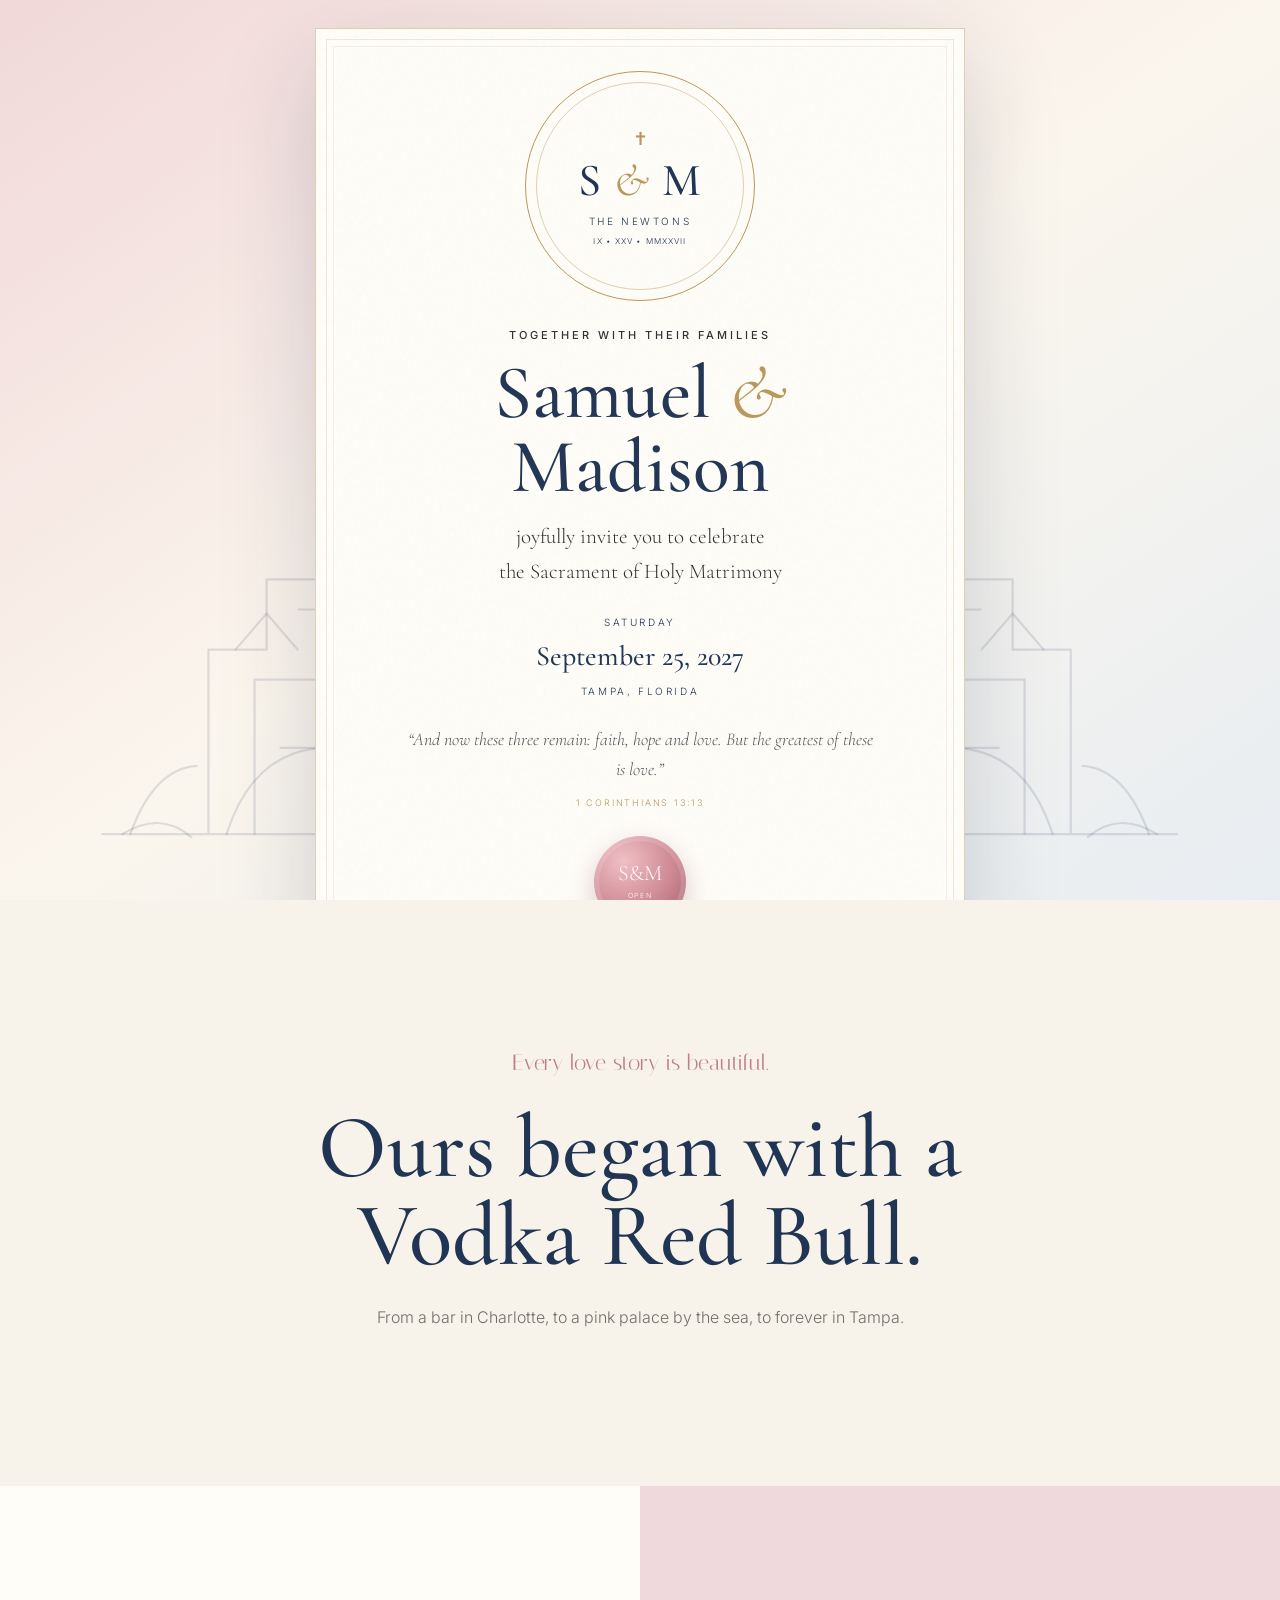
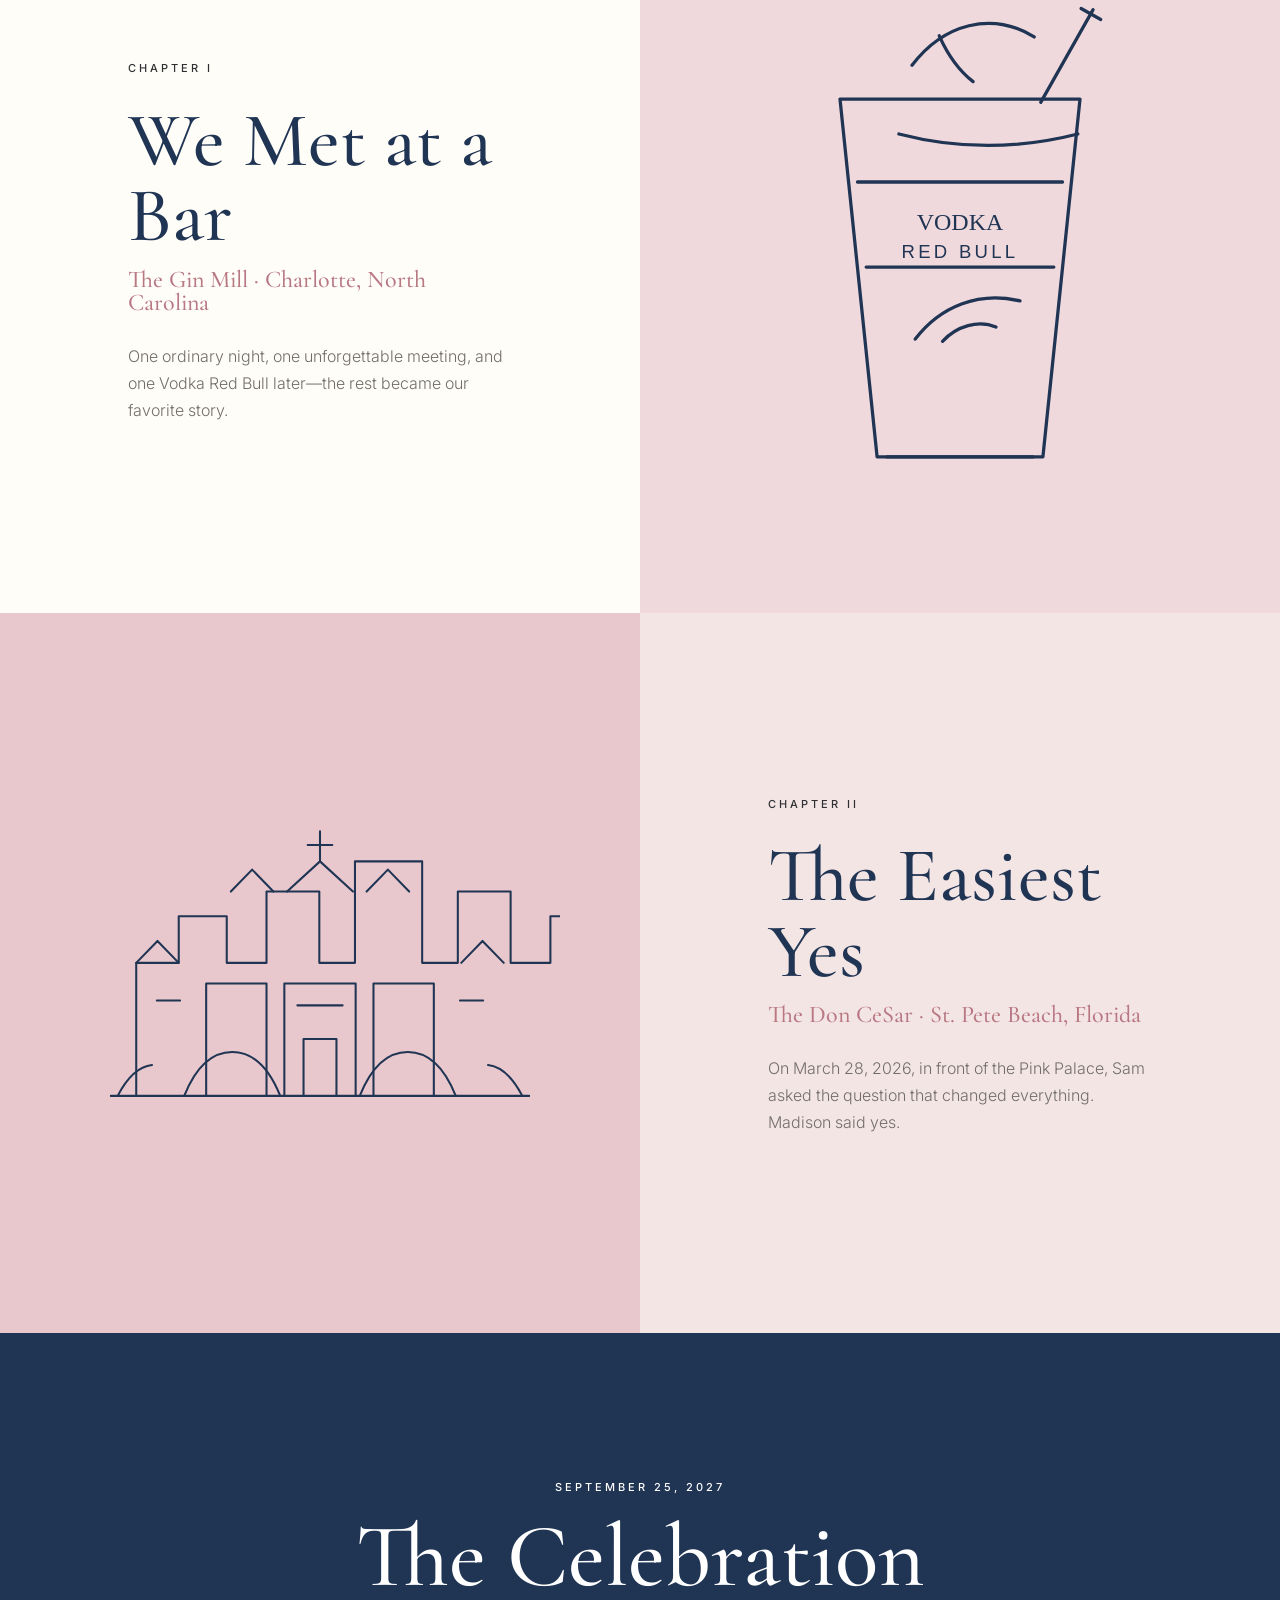
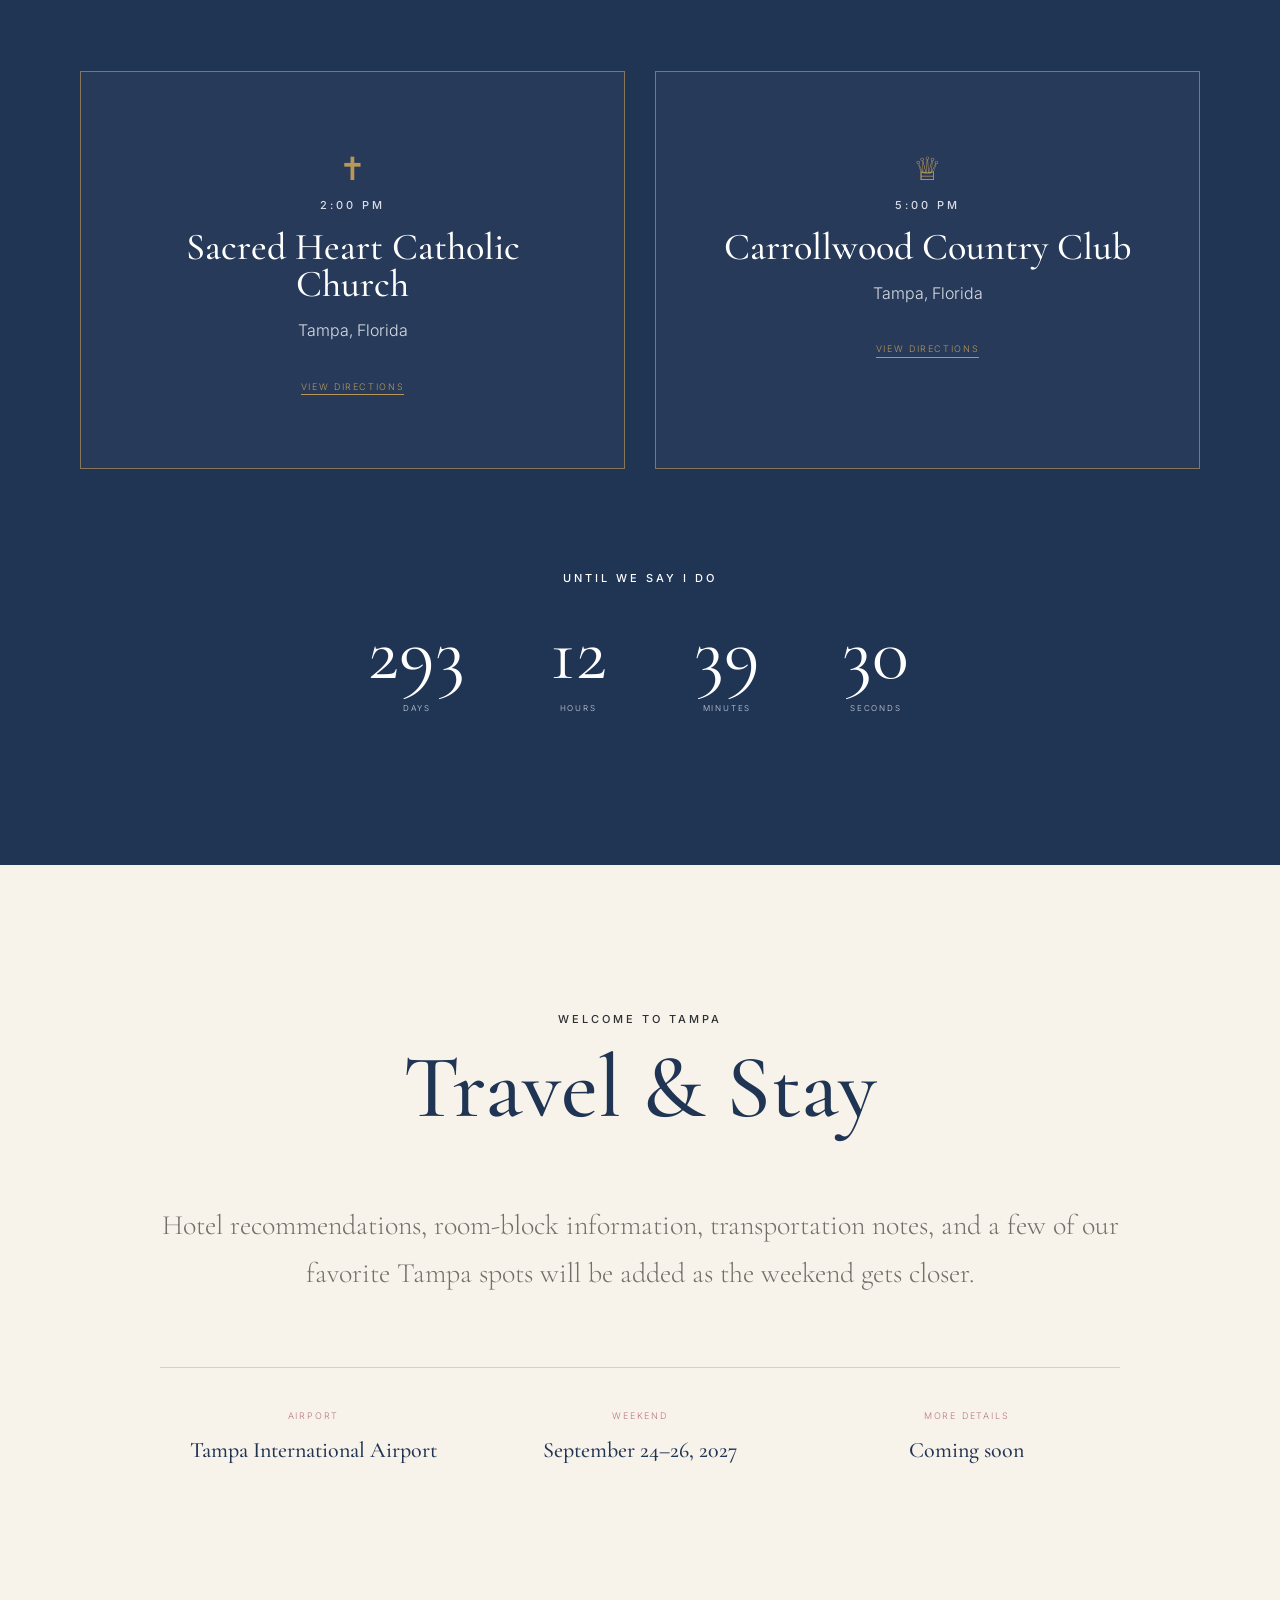
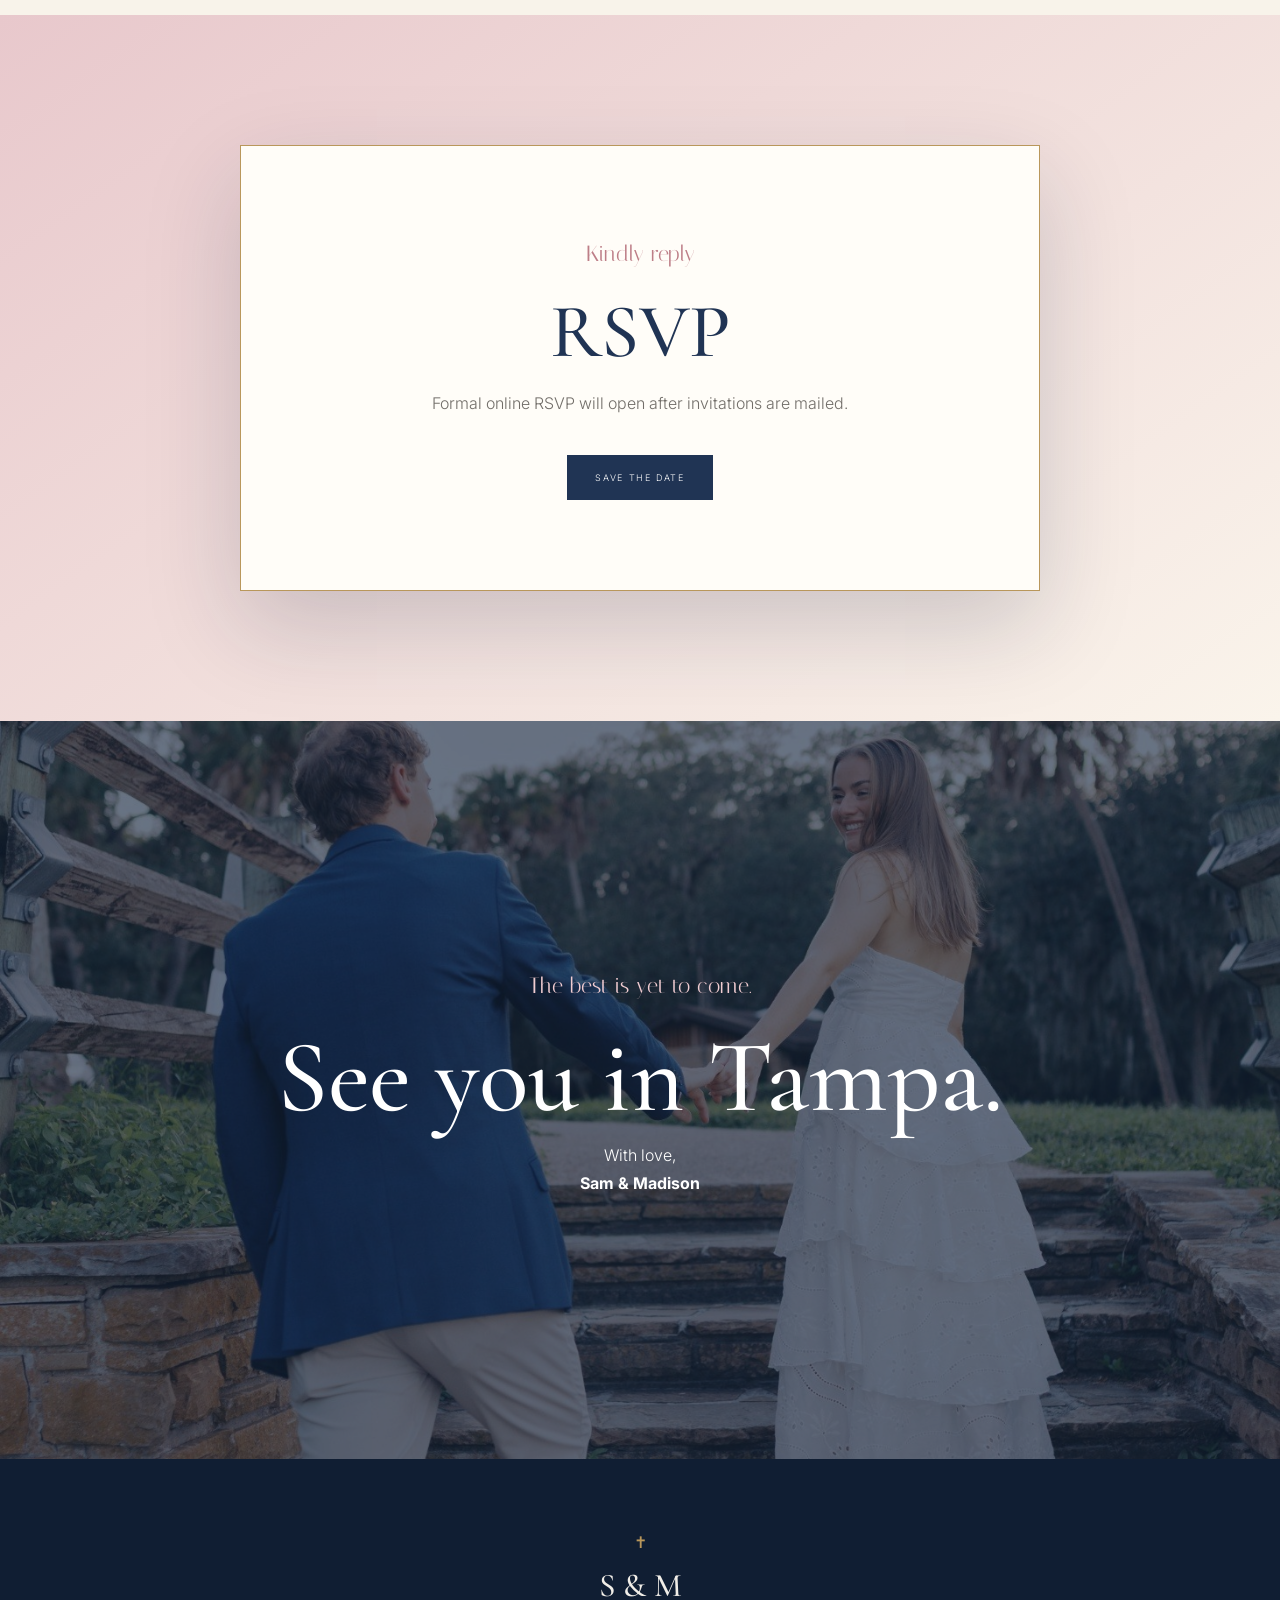
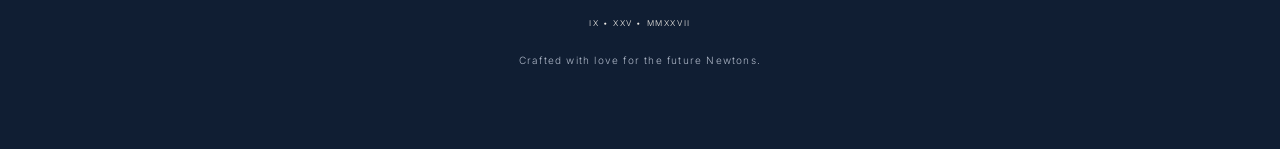
==== commit 489e7511: "Add files via upload" ====
--- a/index.html
+++ b/index.html
@@ -34,14 +34,14 @@
 
     <article class="invitation-card" id="invitationCard">
       <div class="paper-grain"></div>
-      <div class="crest" aria-label="Sam and Madison, The Newtons">
+      <div class="crest" aria-label="Samuel and Madison, The Newtons">
         <span class="cross">✝</span>
         <strong>S <i>&</i> M</strong>
         <span>THE NEWTONS</span>
         <small>IX • XXV • MMXXVII</small>
       </div>
       <p class="kicker">Together with their families</p>
-      <h1>Sam <em>&</em> Madison</h1>
+      <h1>Samuel <em>&</em> Madison</h1>
       <p class="invite-copy">joyfully invite you to celebrate<br>the Sacrament of Holy Matrimony</p>
       <div class="date-lockup">
         <span>Saturday</span>
--- a/styles.css
+++ b/styles.css
@@ -27,13 +27,13 @@
 .invitation-card:before,.invitation-card:after{content:"";position:absolute;inset:10px;border:1px solid rgba(185,151,91,.22);pointer-events:none}
 .invitation-card:after{inset:17px;border-color:rgba(232,201,206,.35)}
 .paper-grain{position:absolute;inset:0;opacity:.22;pointer-events:none;background-image:url("data:image/svg+xml,%3Csvg viewBox='0 0 180 180' xmlns='http://www.w3.org/2000/svg'%3E%3Cfilter id='n'%3E%3CfeTurbulence type='fractalNoise' baseFrequency='.9' numOctaves='4' stitchTiles='stitch'/%3E%3C/filter%3E%3Crect width='100%25' height='100%25' filter='url(%23n)' opacity='.16'/%3E%3C/svg%3E")}
-.crest{position:relative;width:210px;height:210px;margin:0 auto 25px;border:1px solid var(--gold);border-radius:50%;display:flex;flex-direction:column;align-items:center;justify-content:center;color:var(--navy)}
-.crest:before{content:"";position:absolute;inset:8px;border:1px solid rgba(185,151,91,.45);border-radius:50%}
+.crest{position:relative;width:230px;height:230px;margin:0 auto 25px;border:1px solid var(--gold);border-radius:50%;display:flex;flex-direction:column;align-items:center;justify-content:center;color:var(--navy)}
+.crest:before{content:"";position:absolute;inset:10px;border:1px solid rgba(185,151,91,.45);border-radius:50%}
 .crest .cross{font-size:18px;color:var(--gold);margin-bottom:2px}
-.crest strong{font-family:"Cormorant Garamond",serif;font-size:47px;font-weight:500;letter-spacing:.02em;line-height:1}
+.crest strong{font-family:"Cormorant Garamond",serif;font-size:46px;font-weight:500;letter-spacing:.02em;line-height:1}
 .crest strong i{font-weight:400;color:var(--gold)}
-.crest span:not(.cross){font-size:10px;letter-spacing:.3em;margin:10px 0 5px}
-.crest small{font-size:9px;letter-spacing:.2em}
+.crest span:not(.cross){font-size:10px;letter-spacing:.26em;margin:10px 0 5px}
+.crest small{font-size:8px;letter-spacing:.14em;white-space:nowrap}
 .kicker,.eyebrow,.chapter,.time{text-transform:uppercase;letter-spacing:.27em;font-size:11px;font-weight:500}
 .invitation-card h1{font-size:clamp(54px,7vw,76px);color:var(--navy);margin:7px 0 14px}
 .invitation-card h1 em,.hero h2 em{font-weight:400;color:var(--gold)}
@@ -100,7 +100,7 @@
 .footer-crest small{letter-spacing:.2em;font-size:8px}.footer-crest+p{font-size:10px;letter-spacing:.12em;color:#aeb7c7}
 .reveal{opacity:0;transform:translateY(28px);transition:opacity .9s ease,transform .9s ease}.reveal.in-view{opacity:1;transform:none}
 @media(max-width:800px){
-  .invitation-card{min-height:auto;padding:34px 24px 28px}.crest{width:165px;height:165px}.crest strong{font-size:38px}.invitation-card h1{font-size:48px}.invite-copy{font-size:18px}.invitation-card blockquote{font-size:15px}.seal{width:78px;height:78px}
+  .invitation-card{min-height:auto;padding:34px 24px 28px}.crest{width:180px;height:180px}.crest strong{font-size:38px}.invitation-card h1{font-size:48px}.invite-copy{font-size:18px}.invitation-card blockquote{font-size:15px}.seal{width:78px;height:78px}
   .site-header{height:68px;padding:0 20px}.menu-button{display:block}.site-header nav{display:none;position:absolute;top:68px;left:0;right:0;background:rgba(248,243,234,.98);color:var(--navy);padding:26px;flex-direction:column;gap:20px}.site-header nav.open{display:flex}
   .hero{min-height:90vh}.hero-photo{background-position:center 40%}.hero-copy{padding:0 24px 60px}.hero-copy h2{font-size:66px}
   .editorial-intro{padding:100px 22px}.story-row,.story-row.reverse{grid-template-columns:1fr;min-height:auto}.story-row.reverse .story-copy{order:0}.story-copy{padding:80px 28px}.illustration{padding:45px;min-height:470px}.story-copy h2{font-size:56px}
@@ -112,7 +112,7 @@
 @media(max-height:820px) and (min-width:801px){
   .opening{padding:18px}
   .invitation-card{min-height:0;padding:28px 48px 24px}
-  .crest{width:150px;height:150px;margin-bottom:15px}
+  .crest{width:175px;height:175px;margin-bottom:15px}
   .crest strong{font-size:36px}
   .invitation-card h1{font-size:52px;margin:3px 0 8px}
   .invite-copy{font-size:17px;line-height:1.35}
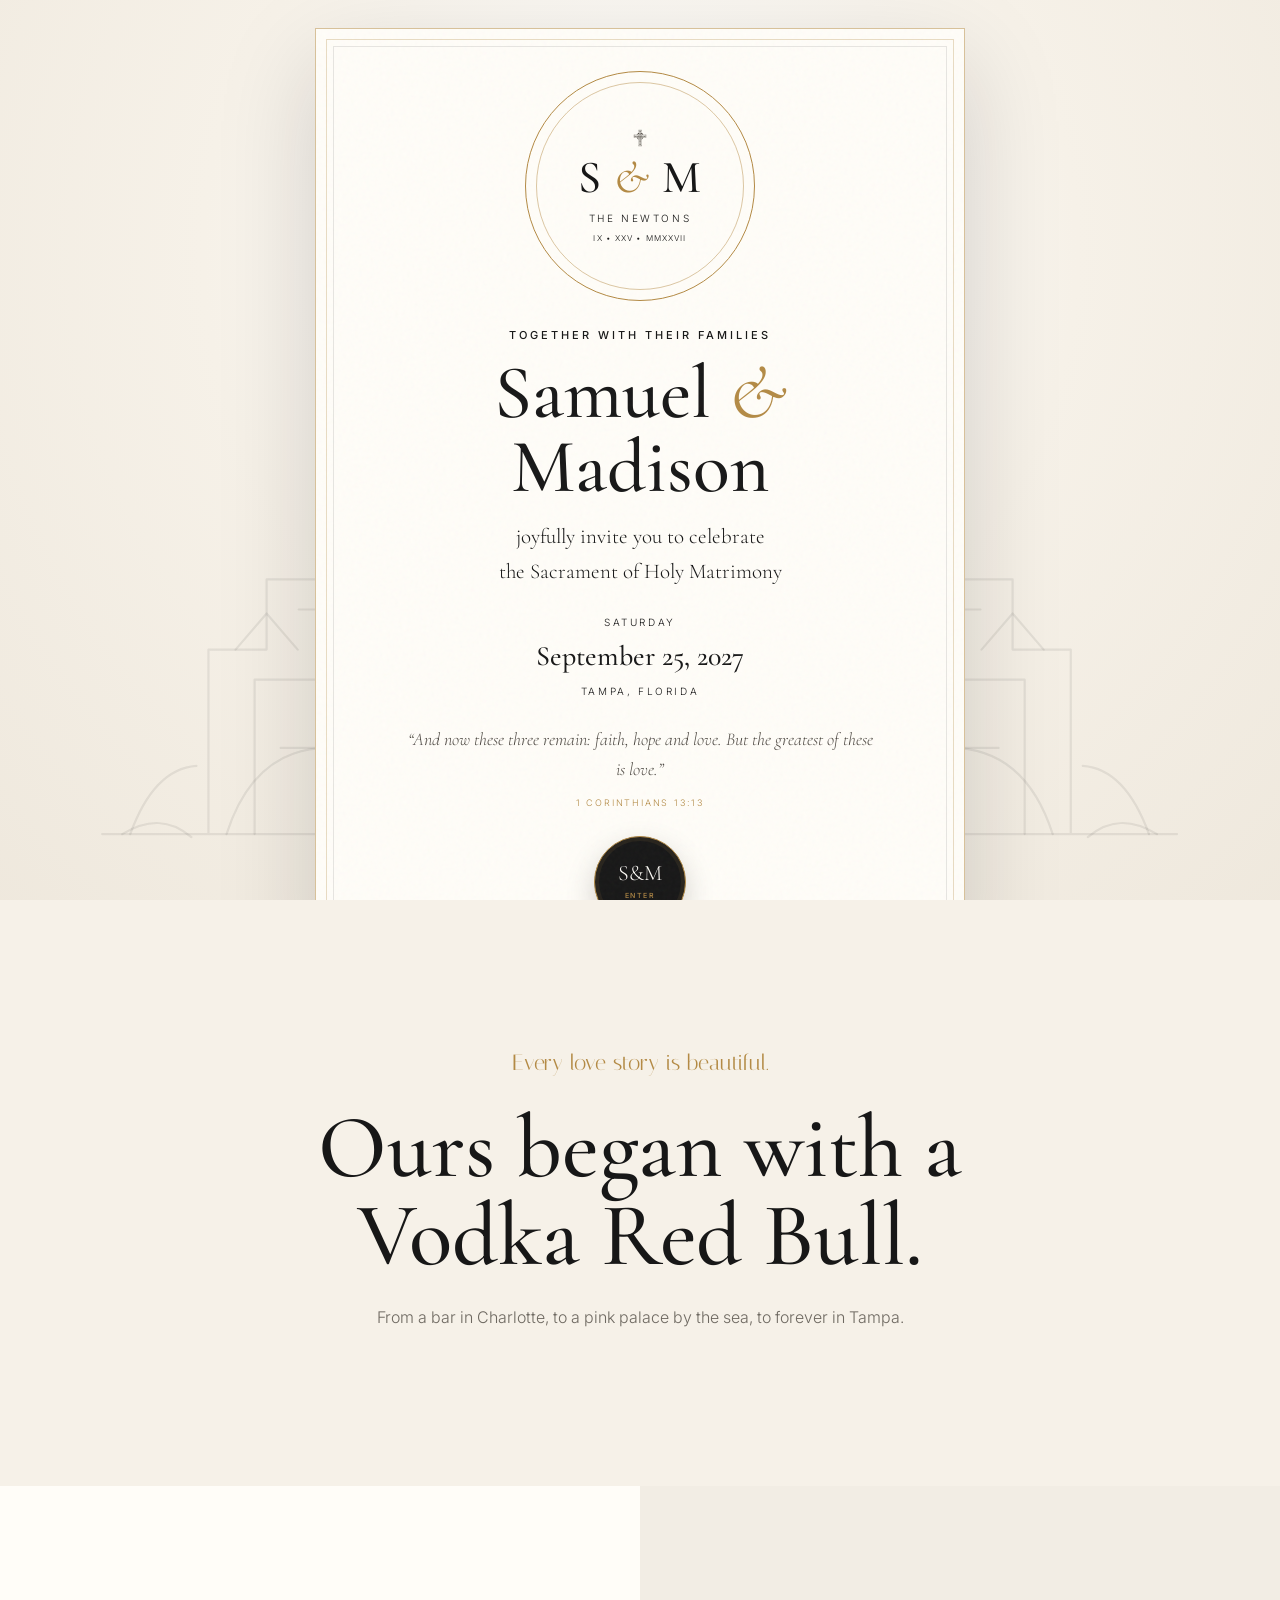
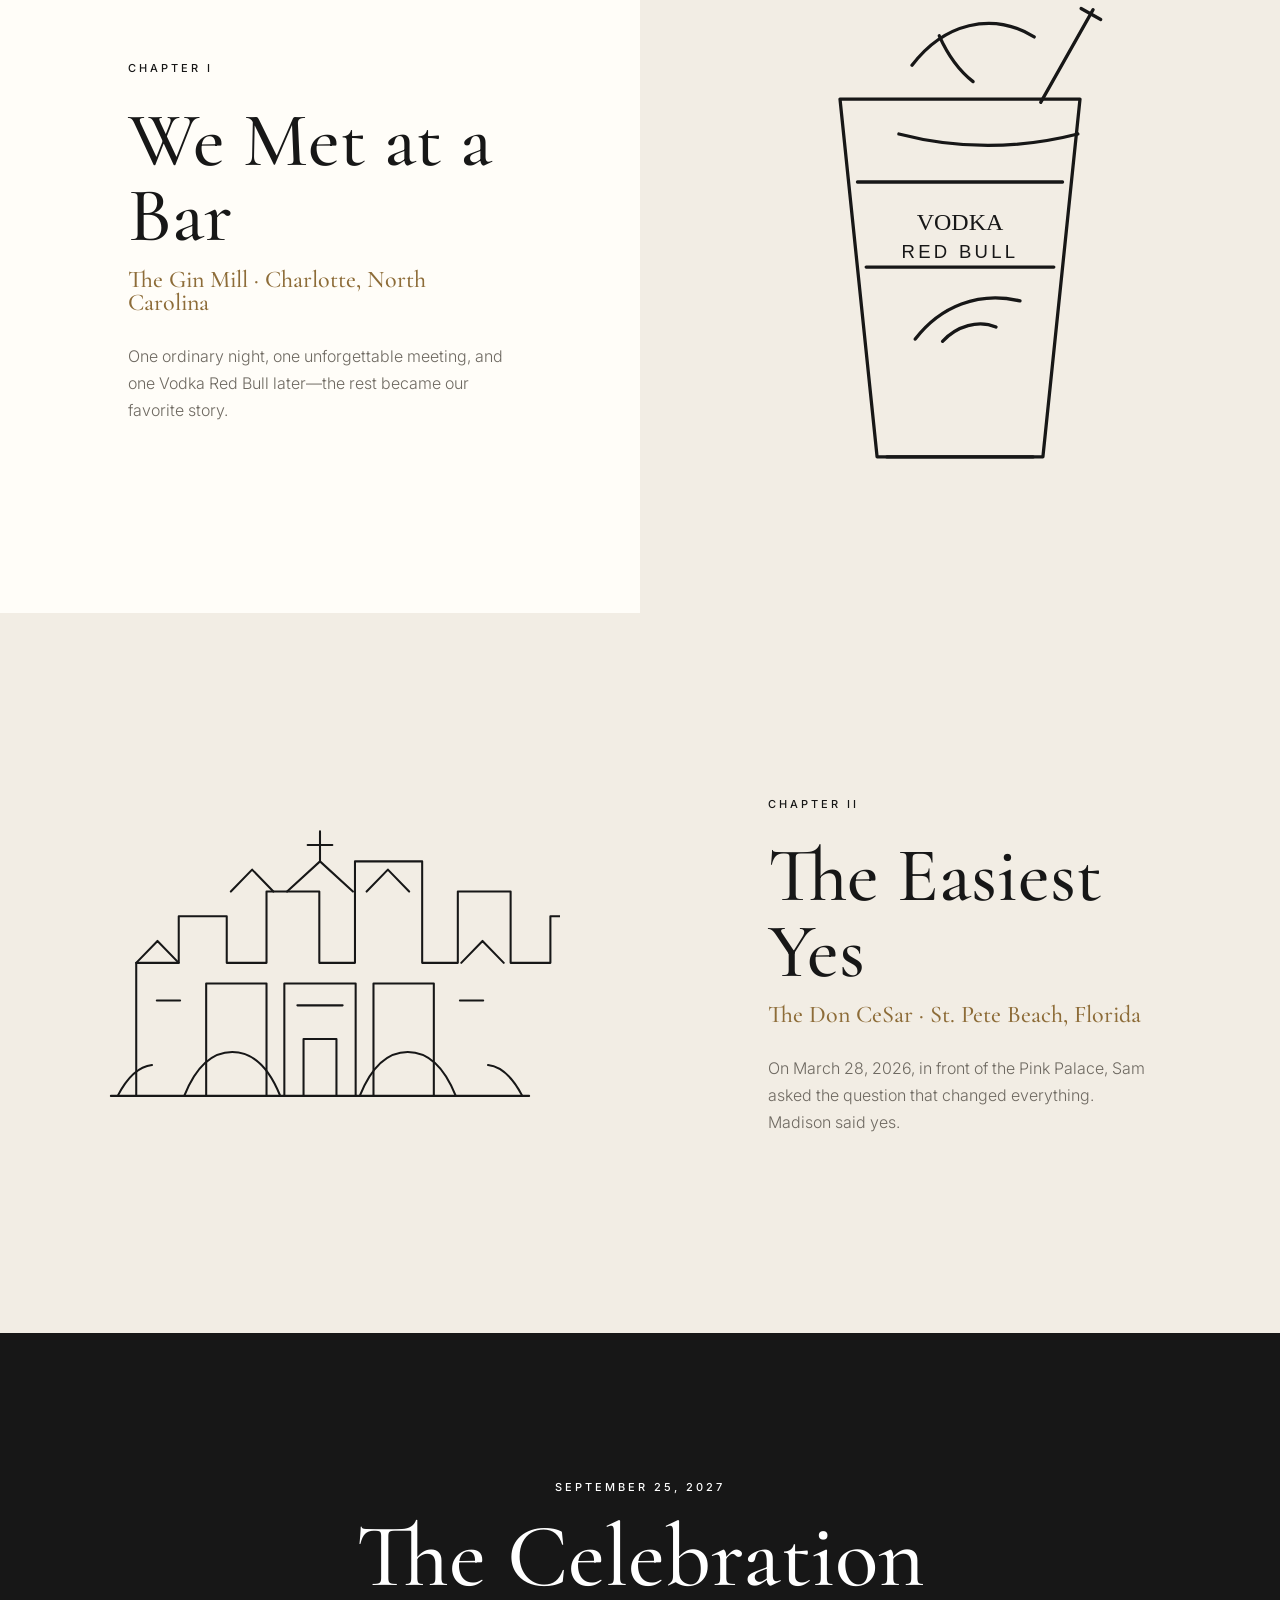
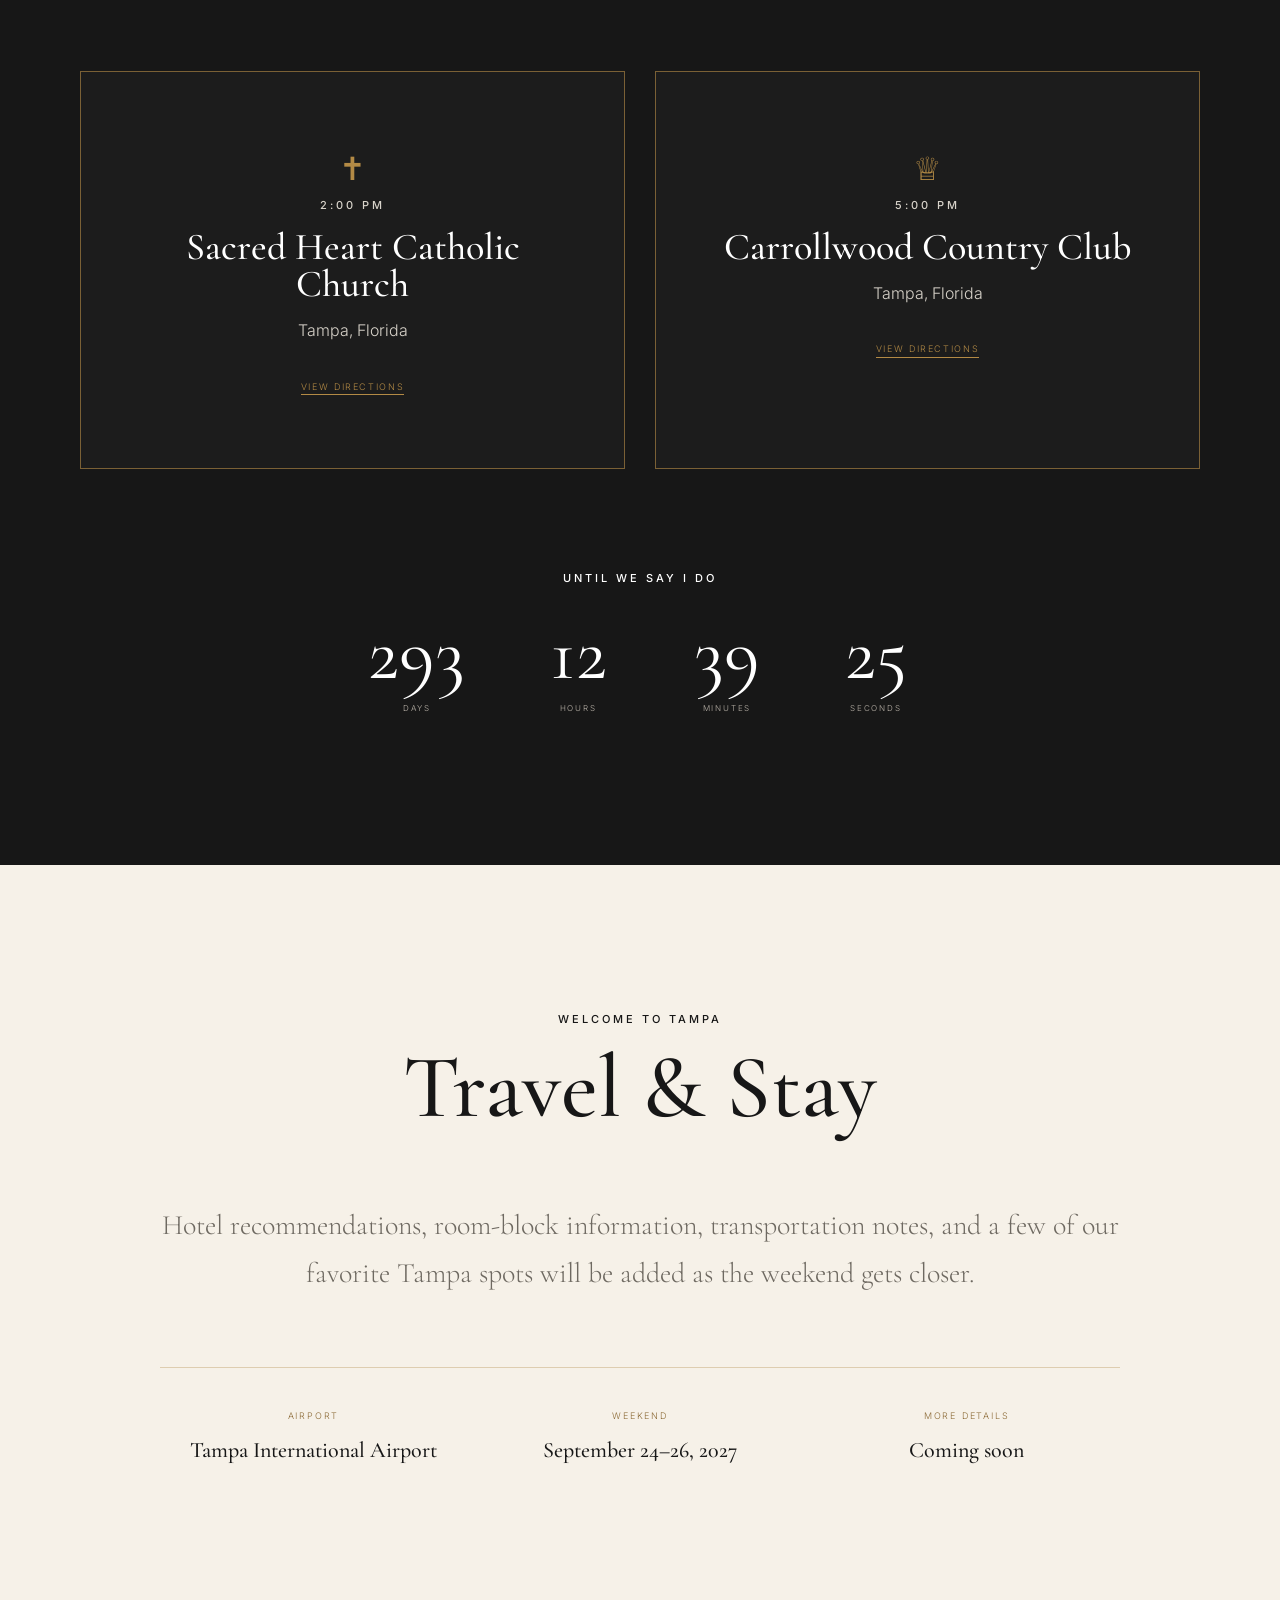
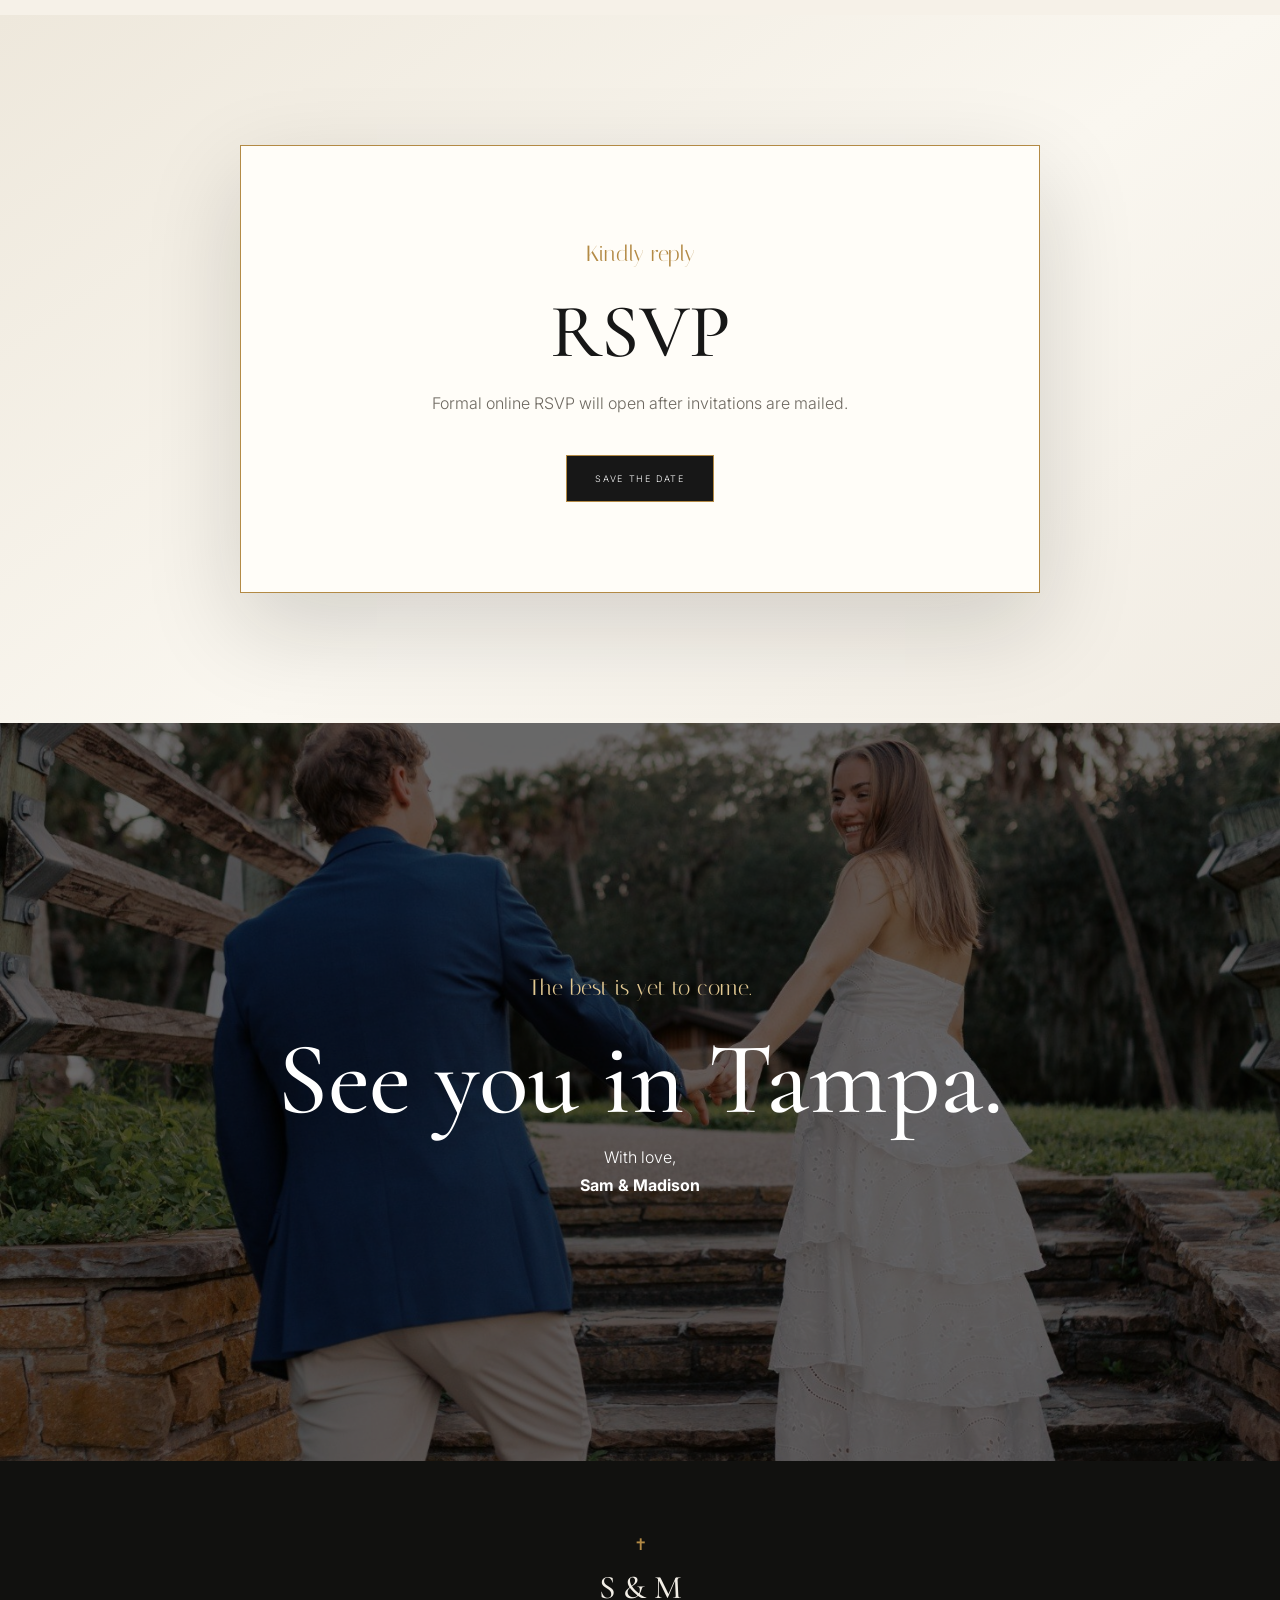
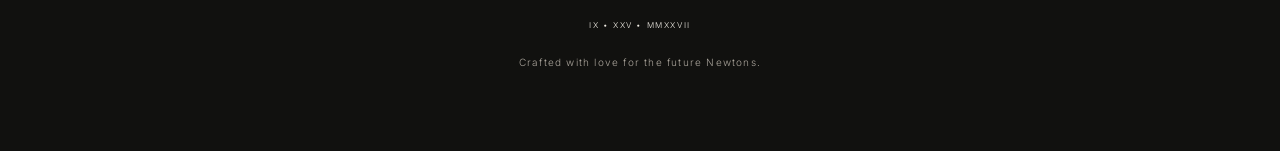
==== commit 3cd7b502: "Add files via upload" ====
--- a/index.html
+++ b/index.html
@@ -3,9 +3,9 @@
 <head>
   <meta charset="utf-8">
   <meta name="viewport" content="width=device-width,initial-scale=1">
-  <meta name="theme-color" content="#203454">
-  <meta name="description" content="The wedding of Sam and Madison — September 25, 2027 in Tampa, Florida.">
-  <title>Sam & Madison | September 25, 2027</title>
+  <meta name="theme-color" content="#171717">
+  <meta name="description" content="The wedding of Samuel and Madison — September 25, 2027 in Tampa, Florida.">
+  <title>Samuel & Madison | September 25, 2027</title>
   <link rel="preconnect" href="https://fonts.googleapis.com">
   <link rel="preconnect" href="https://fonts.gstatic.com" crossorigin>
   <link href="https://fonts.googleapis.com/css2?family=Cormorant+Garamond:ital,wght@0,400;0,500;0,600;1,400&family=Inter:wght@300;400;500&family=Italiana&display=swap" rel="stylesheet">
@@ -35,7 +35,7 @@
     <article class="invitation-card" id="invitationCard">
       <div class="paper-grain"></div>
       <div class="crest" aria-label="Samuel and Madison, The Newtons">
-        <span class="cross">✝</span>
+        <span class="cross" aria-hidden="true"><img src="assets/crest-cross-exact.png" alt=""></span>
         <strong>S <i>&</i> M</strong>
         <span>THE NEWTONS</span>
         <small>IX • XXV • MMXXVII</small>
@@ -52,7 +52,7 @@
       <cite>1 Corinthians 13:13</cite>
       <button class="seal" id="openInvitation" type="button">
         <span class="seal-monogram">S&amp;M</span>
-        <span class="seal-label">Open</span>
+        <span class="seal-label">Enter</span>
       </button>
     </article>
   </div>
--- a/styles.css
+++ b/styles.css
@@ -121,3 +121,121 @@
   .invitation-card blockquote{font-size:14px;margin:12px auto 0}
   .seal{width:72px;height:72px;margin-top:12px}
 }
+
+/* ============================================================
+   FORMAL ELEGANCE REFINEMENT — 2026-09-01
+   Cream / warm white / black / champagne gold.
+   Keeps layout intact while removing the romantic blush/navy UI.
+   ============================================================ */
+:root{
+  --navy:#171717;
+  --navy-dark:#0d0d0d;
+  --blush:#eee8dd;
+  --blush-soft:#f6f1e8;
+  --ivory:#f6f1e8;
+  --paper:#fffdf8;
+  --gold:#b38a45;
+  --ink:#171717;
+  --muted:#6e6961;
+  --shadow:0 34px 90px rgba(20,17,13,.16);
+}
+
+/* Opening invitation: restrained, stationery-like, no pink/blue wash. */
+.opening{
+  background:
+    radial-gradient(circle at 50% 28%,rgba(255,255,255,.92),rgba(246,241,232,.80) 48%,rgba(236,229,217,.72) 100%),
+    #f6f1e8;
+}
+.opening-sketch{color:rgba(23,23,23,.075)}
+.invitation-card{
+  border-color:rgba(179,138,69,.52);
+  box-shadow:0 34px 90px rgba(24,20,15,.17);
+}
+.invitation-card:before{border-color:rgba(179,138,69,.30)}
+.invitation-card:after{border-color:rgba(23,23,23,.10)}
+
+/* Opening crest: exact centered cross + formal black/gold treatment. */
+.crest{
+  color:var(--ink);
+  border-color:var(--gold);
+}
+.crest:before{border-color:rgba(179,138,69,.48)}
+.crest .cross{
+  width:100%;
+  height:24px;
+  margin:0 0 4px;
+  display:grid;
+  place-items:center;
+  line-height:1;
+}
+.crest .cross img{
+  display:block;
+  width:14px;
+  height:20px;
+  object-fit:contain;
+  margin:0 auto;
+  filter:sepia(1) saturate(.85) hue-rotate(355deg) brightness(.78);
+}
+.crest strong{color:var(--ink)}
+.crest strong i{color:var(--gold)}
+.crest span:not(.cross),.crest small{color:var(--ink)}
+
+.invitation-card h1,.date-lockup{color:var(--ink)}
+.invitation-card blockquote{color:#4f4a44}
+
+/* Replace pink wax seal with a formal black entry button. */
+.seal{
+  background:#171717;
+  color:#fffdf8;
+  border:1px solid var(--gold);
+  box-shadow:0 12px 30px rgba(0,0,0,.18),inset 0 0 0 4px rgba(179,138,69,.10);
+}
+.seal:hover{
+  transform:translateY(-2px) scale(1.035);
+  box-shadow:0 16px 34px rgba(0,0,0,.22),inset 0 0 0 4px rgba(179,138,69,.12);
+}
+.seal-monogram{color:#fffdf8}
+.seal-label{color:var(--gold);font-weight:500}
+
+/* Global tone: black / ivory / champagne gold, with photography supplying warmth. */
+.site-header.scrolled{
+  background:rgba(246,241,232,.95);
+  color:var(--ink);
+  box-shadow:0 8px 30px rgba(0,0,0,.07);
+}
+.hero-shade{
+  background:linear-gradient(180deg,rgba(0,0,0,.04) 22%,rgba(0,0,0,.66) 100%);
+}
+.script{color:var(--gold)}
+.editorial-intro h2,.section-title h2,.story-copy h2,.travel-columns strong,.rsvp-card h2{color:var(--ink)}
+.story-copy h3,.travel-columns span{color:#8d6c38}
+.story-row.blush{background:#f2ede4}
+.drink-illustration,.hotel-illustration{background:#f2ede4}
+.details{background:#171717}
+.detail-card{background:rgba(255,255,255,.018);border-color:rgba(179,138,69,.62)}
+.detail-card p{color:#d8d3ca}
+.countdown span{color:#bbb4aa}
+.rsvp{
+  background:linear-gradient(145deg,#eee8dc 0%,#faf7f0 55%,#f1ece3 100%);
+}
+.button{background:#171717;border:1px solid var(--gold)}
+.finale-overlay{background:rgba(0,0,0,.58)}
+.finale-copy .script{color:#e1c892}
+footer{background:#11110f;color:#f3efe7}
+.footer-crest+p{color:#aaa49b}
+
+/* Remove residual blue/pink from mobile navigation. */
+@media(max-width:800px){
+  .site-header nav.open{
+    background:rgba(246,241,232,.985);
+    color:var(--ink);
+  }
+  .crest .cross{height:21px;margin-bottom:3px}
+  .crest .cross img{width:12px;height:18px}
+}
+
+/* Short desktop screens: keep crest centered and legible. */
+@media(max-height:820px) and (min-width:801px){
+  .crest .cross{height:18px;margin-bottom:2px}
+  .crest .cross img{width:10px;height:16px}
+}
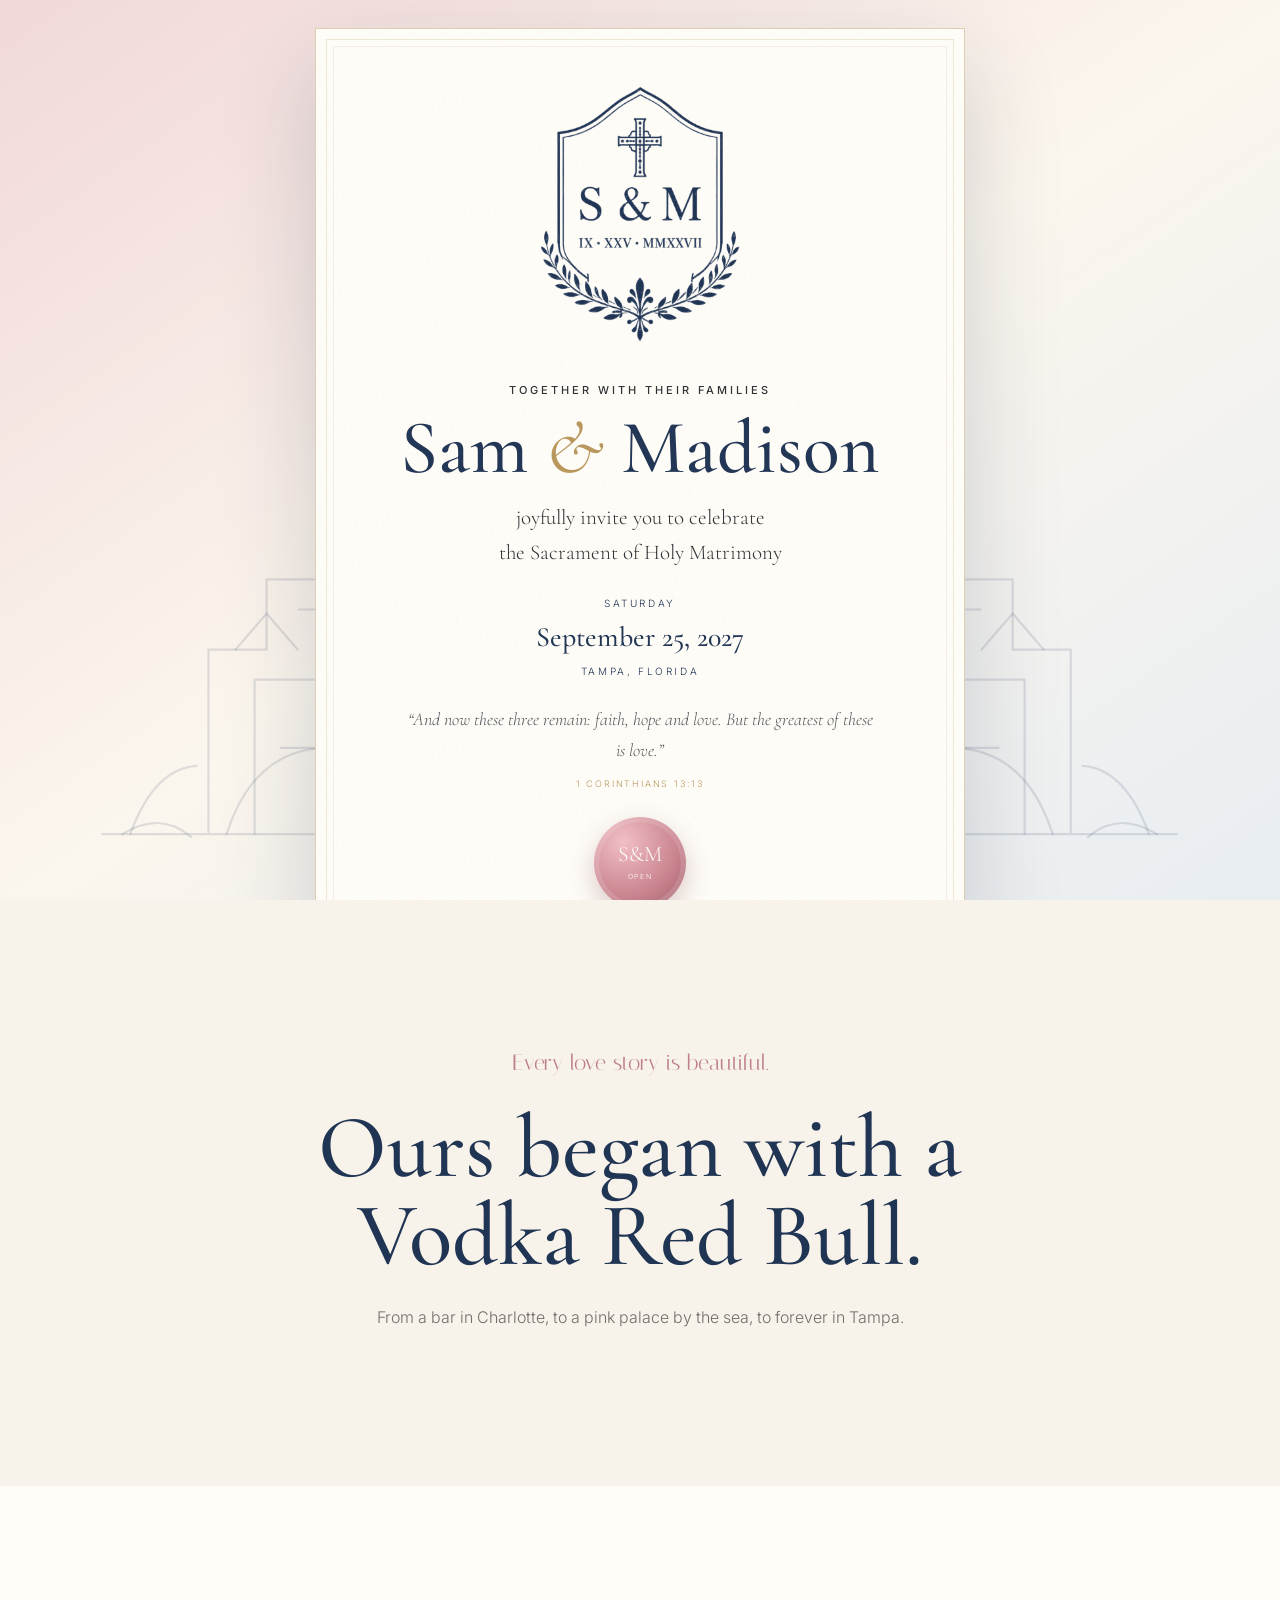
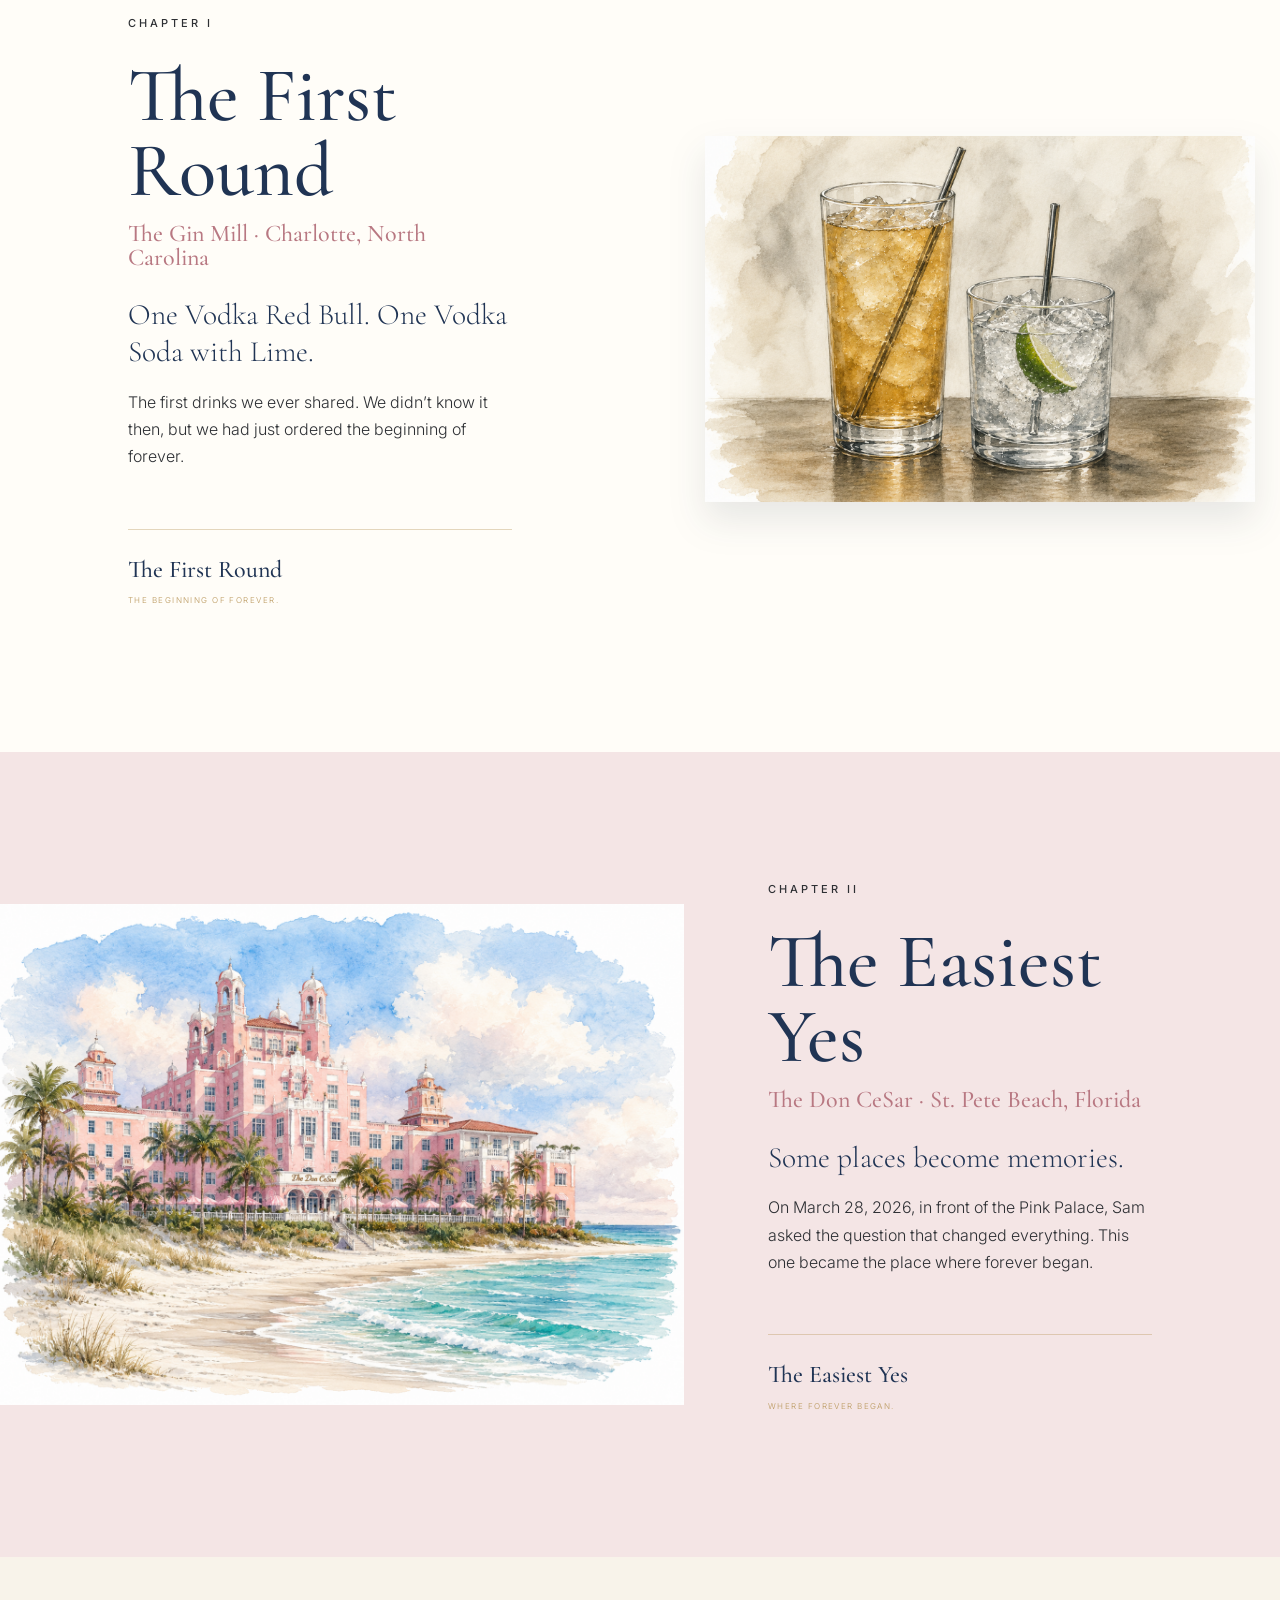
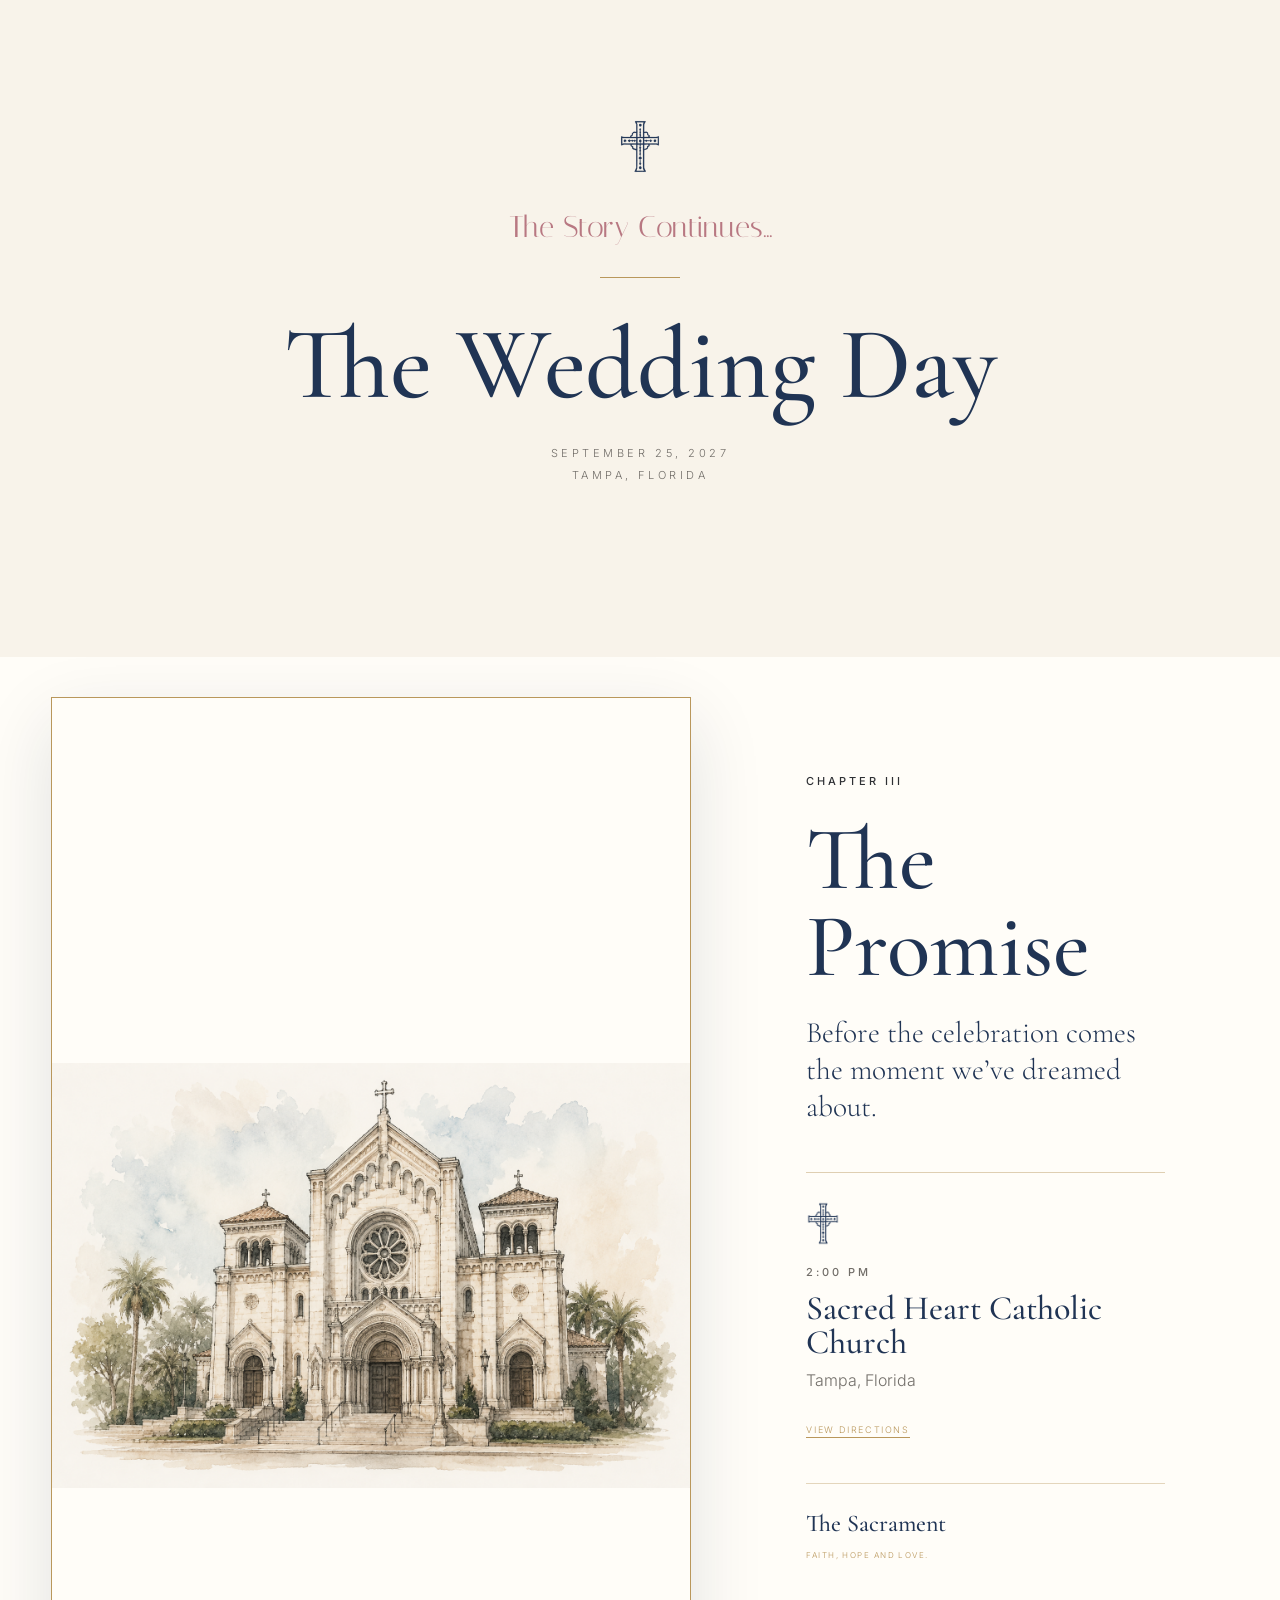
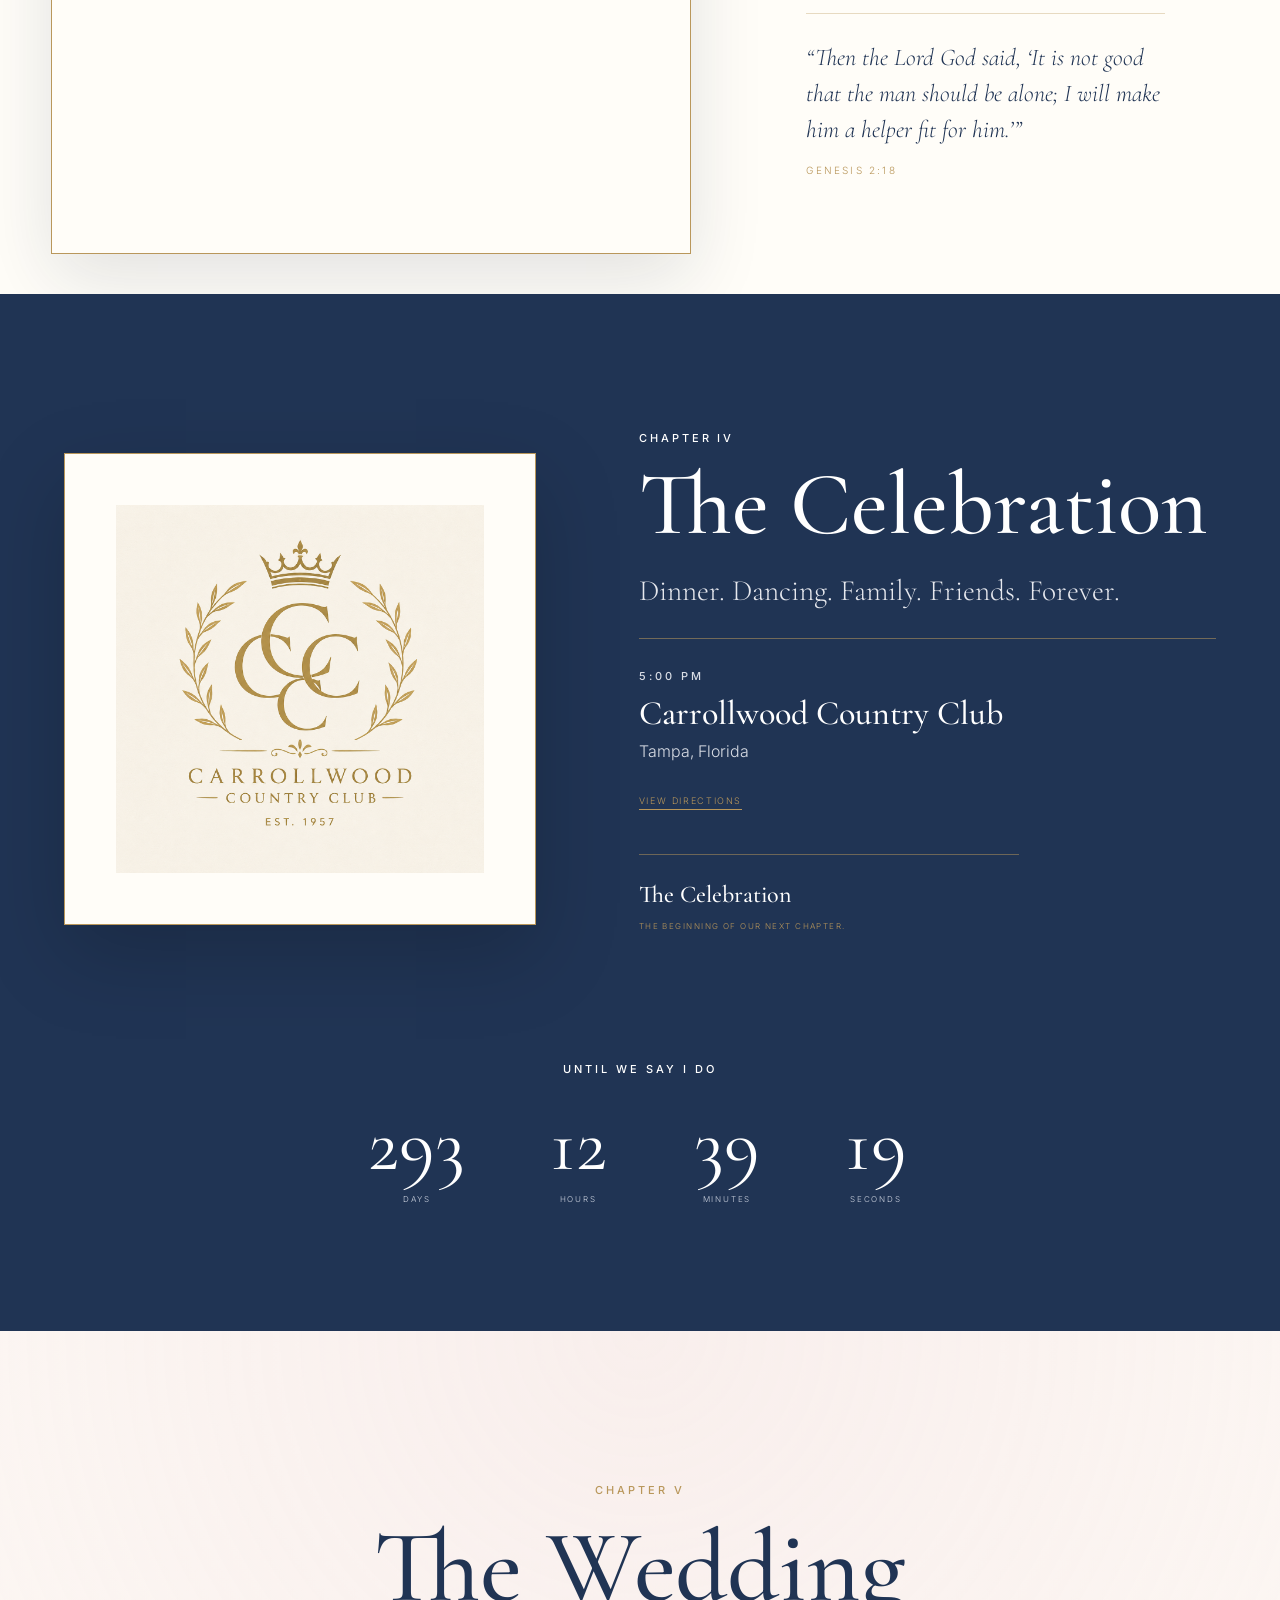
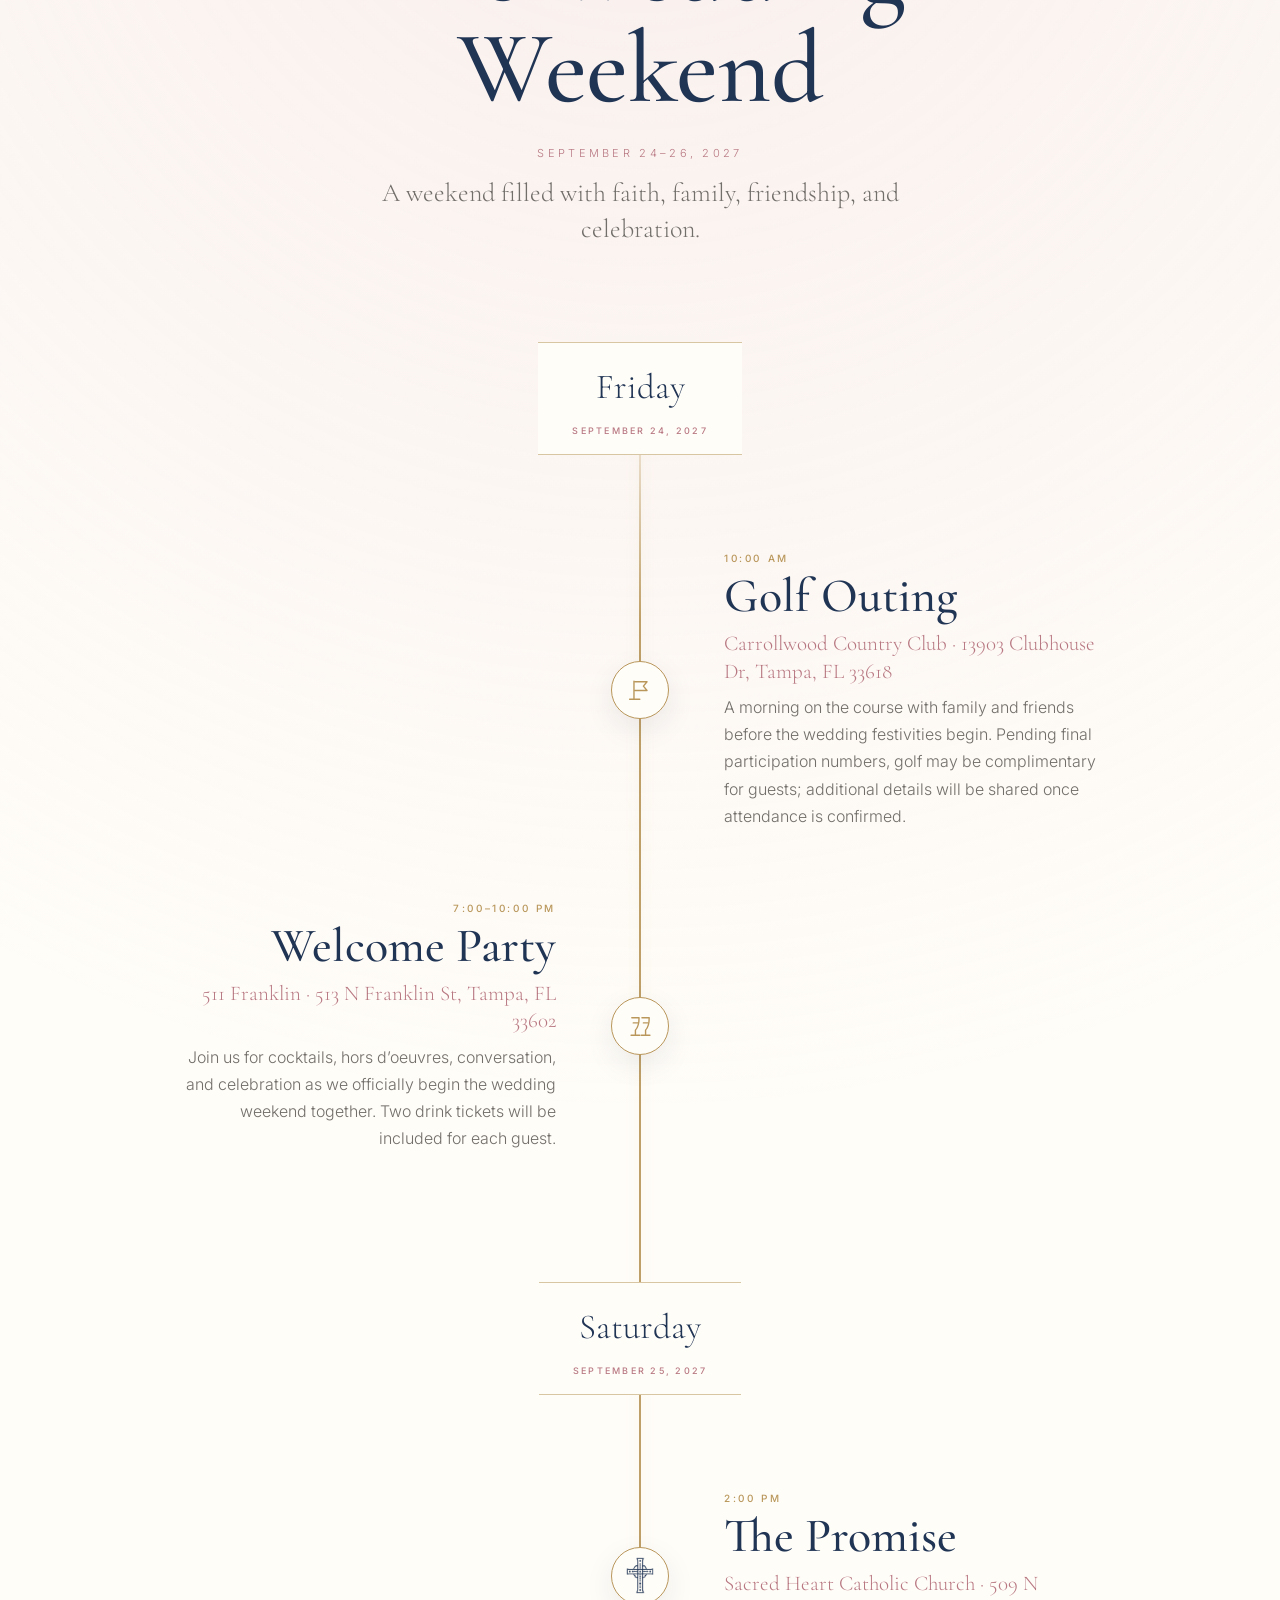
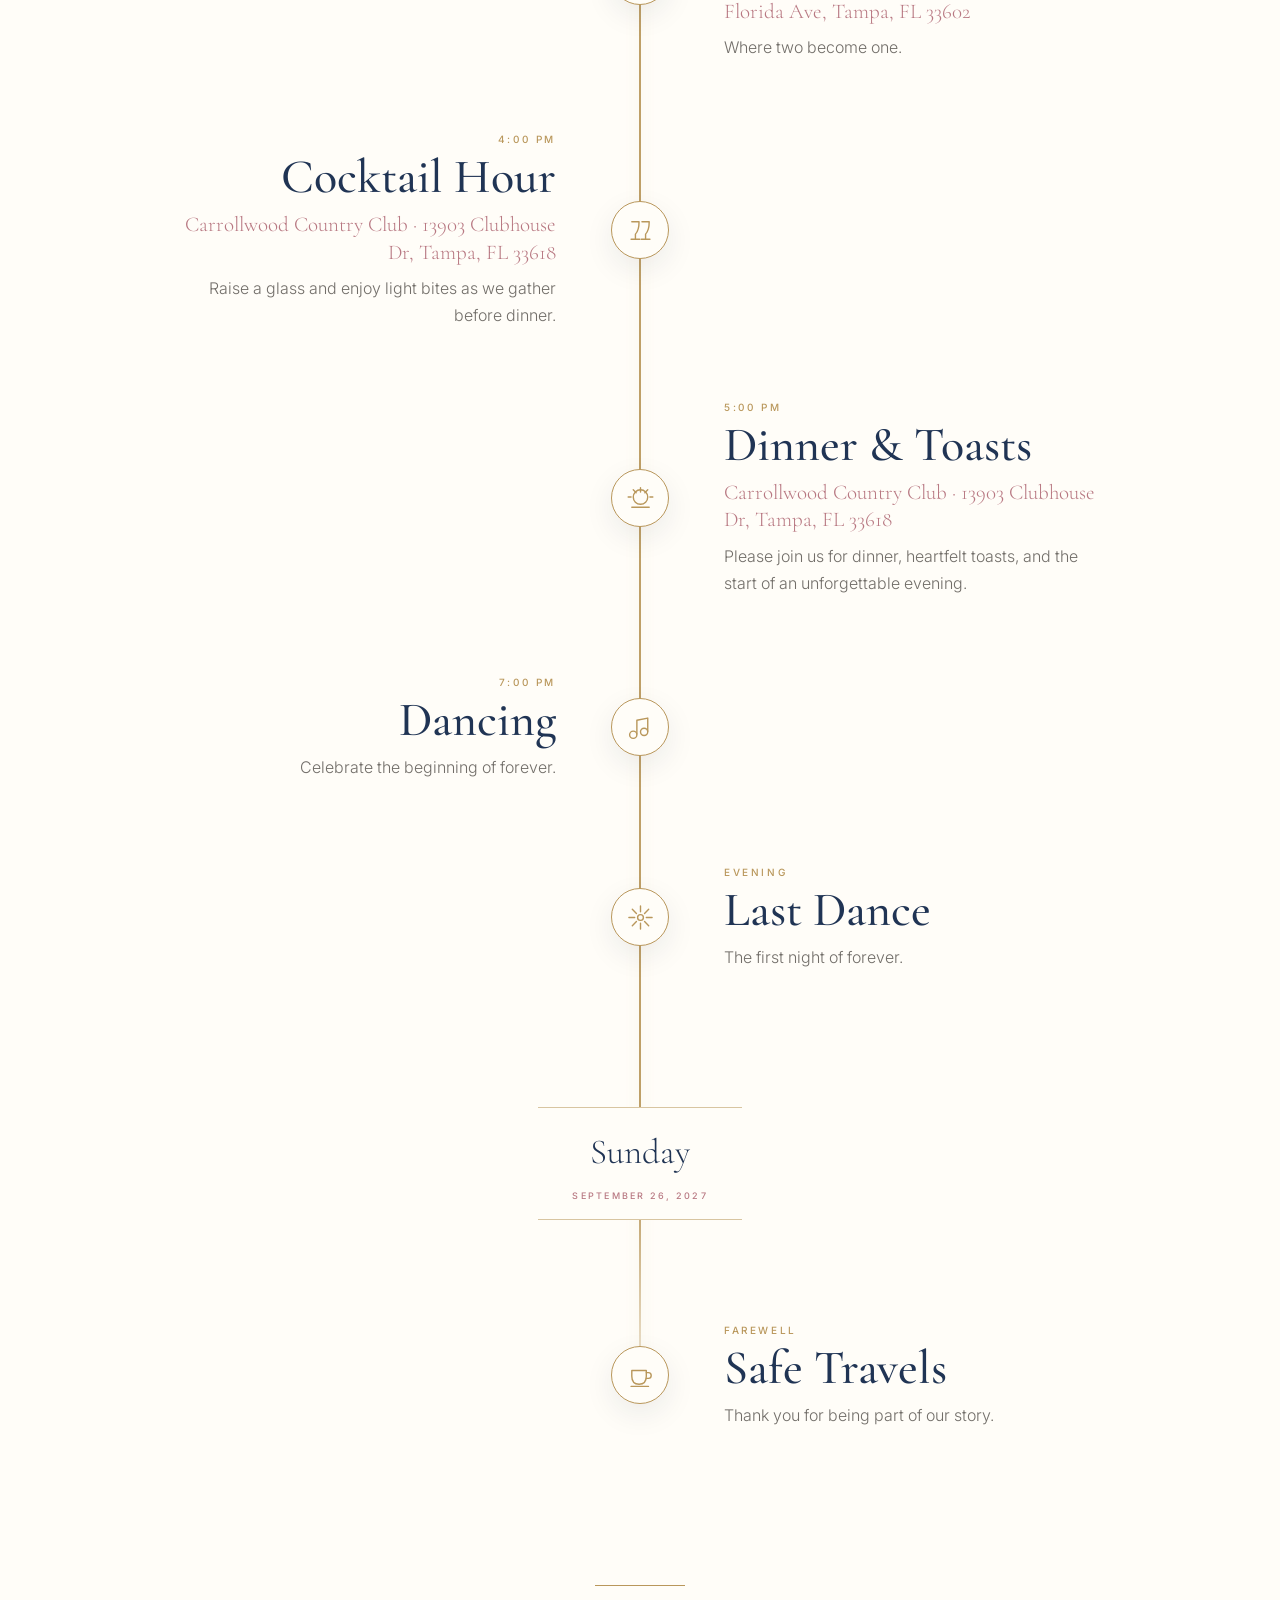
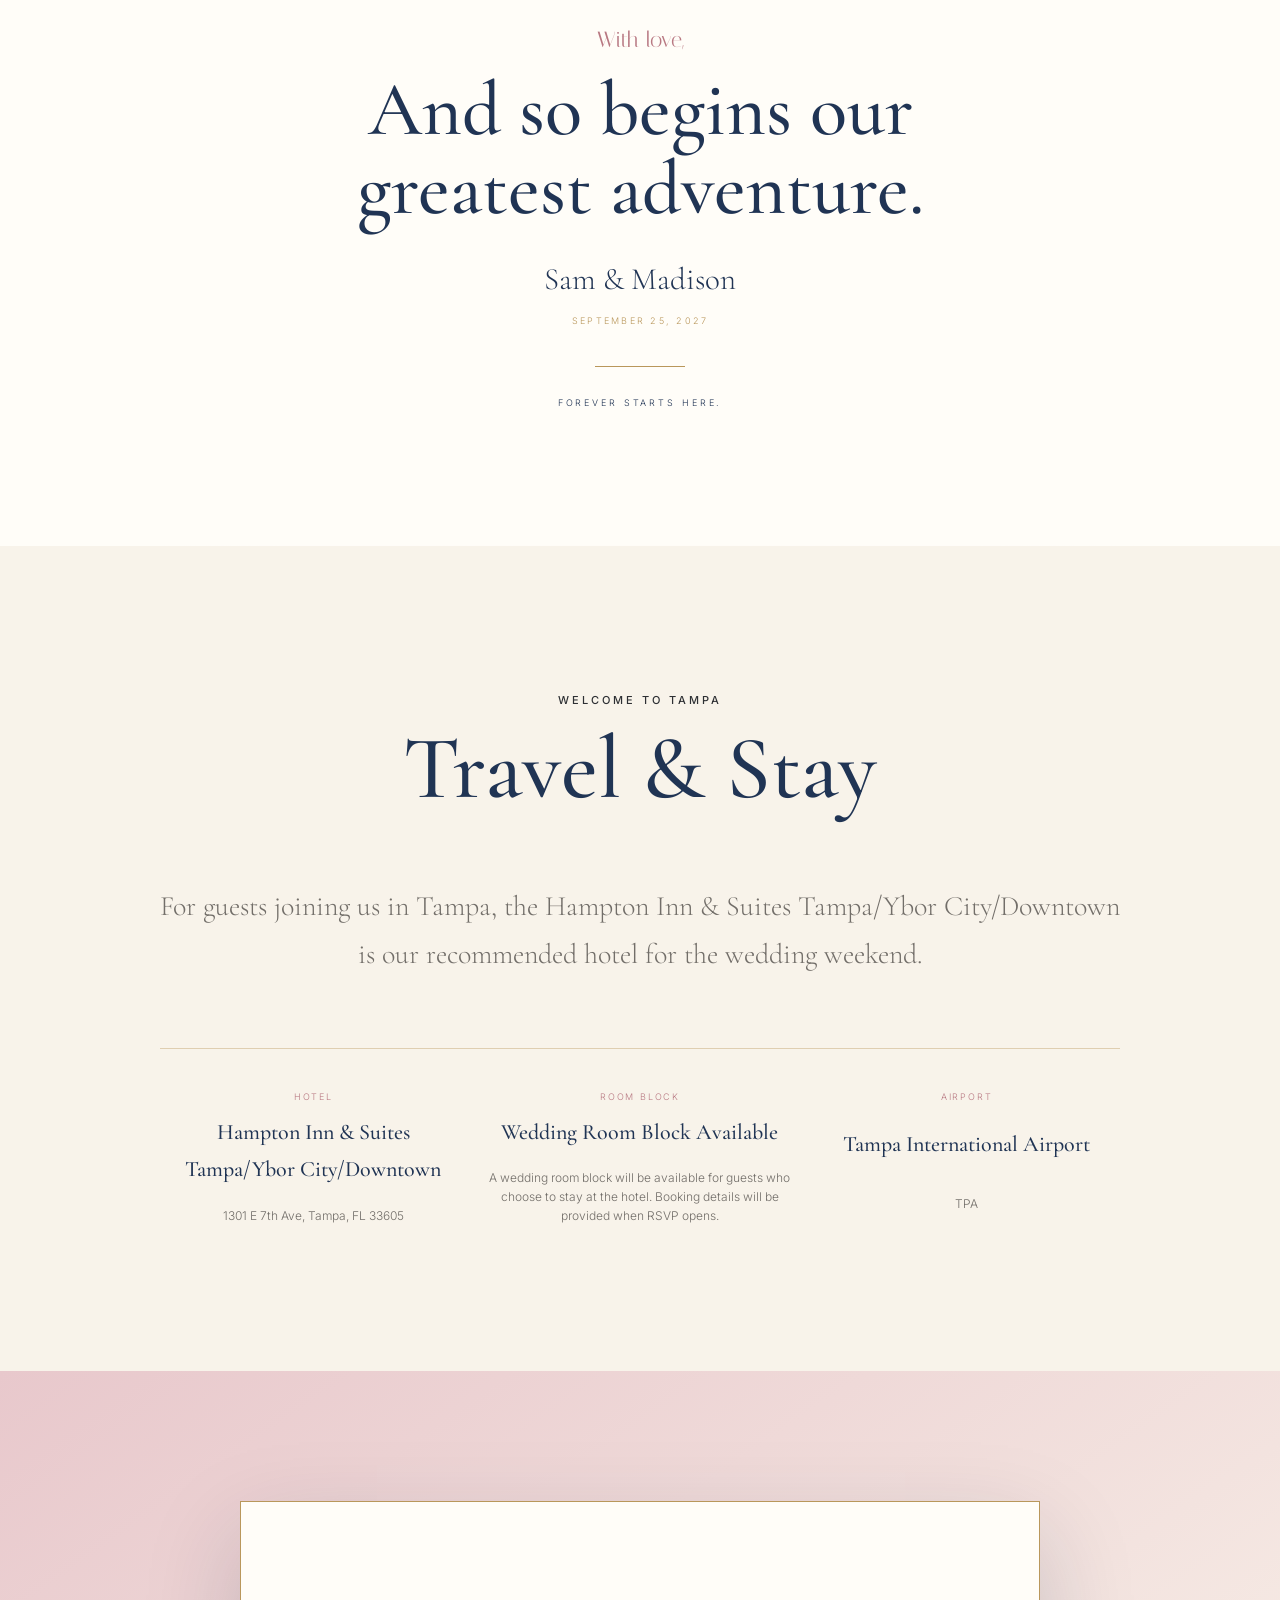
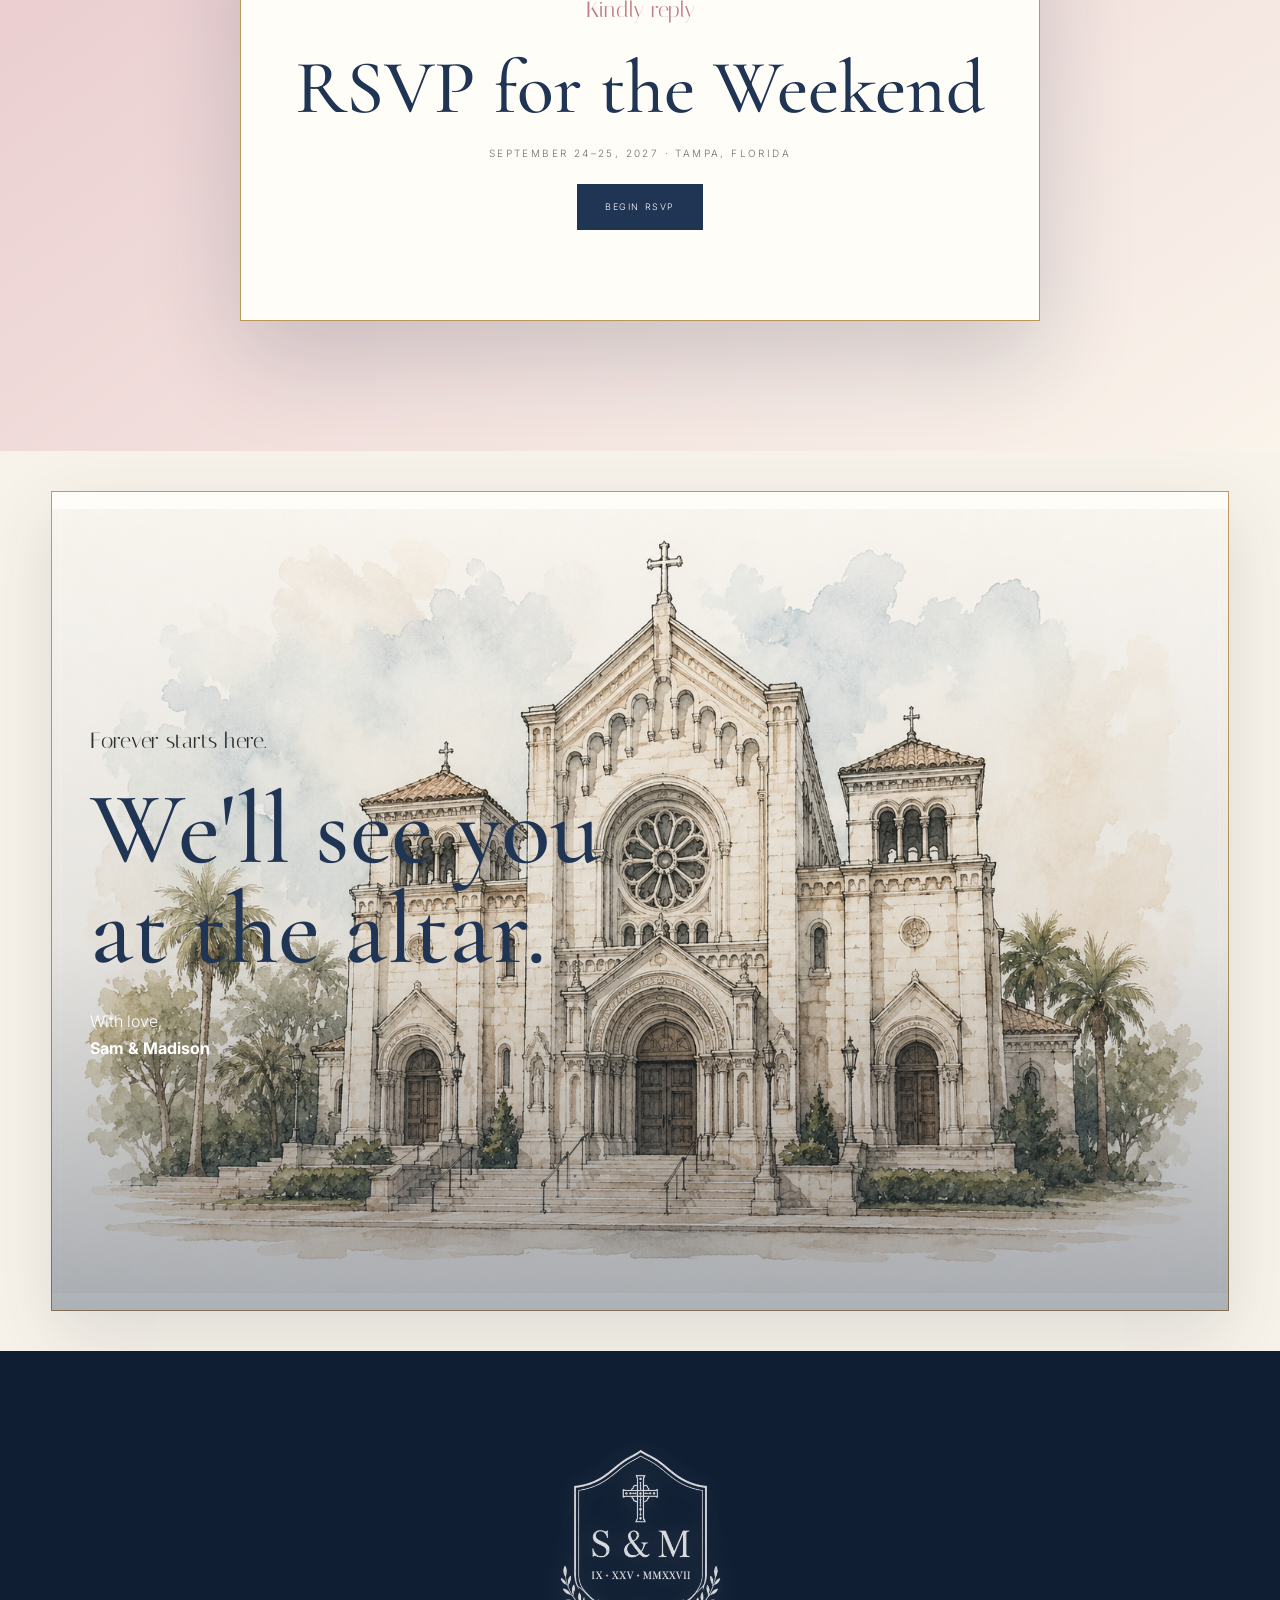
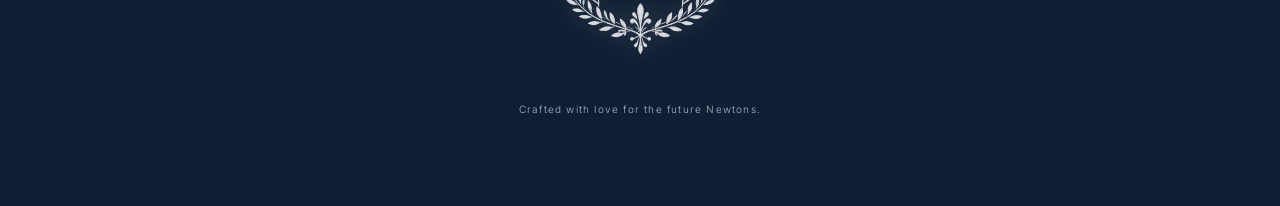
==== commit 5d0c011b: "Add files via upload" ====
--- a/index.html
+++ b/index.html
@@ -3,16 +3,189 @@
 <head>
   <meta charset="utf-8">
   <meta name="viewport" content="width=device-width,initial-scale=1">
-  <meta name="theme-color" content="#171717">
-  <meta name="description" content="The wedding of Samuel and Madison — September 25, 2027 in Tampa, Florida.">
-  <title>Samuel & Madison | September 25, 2027</title>
+  <meta name="theme-color" content="#203454">
+  <meta name="description" content="The wedding of Sam and Madison — September 25, 2027 in Tampa, Florida.">
+  <title>Sam & Madison | September 25, 2027</title>
   <link rel="preconnect" href="https://fonts.googleapis.com">
   <link rel="preconnect" href="https://fonts.gstatic.com" crossorigin>
   <link href="https://fonts.googleapis.com/css2?family=Cormorant+Garamond:ital,wght@0,400;0,500;0,600;1,400&family=Inter:wght@300;400;500&family=Italiana&display=swap" rel="stylesheet">
-  <link rel="stylesheet" href="styles.css">
-</head>
-<body class="locked">
-  <div class="opening" id="opening" aria-label="Wedding invitation">
+  <link rel="stylesheet" href="styles.css?v=20260821-1044">
+<!-- MOBILE-INLINE-FIX-20260821 -->
+<style id="mobile-inline-fix-20260821">
+@media (max-width: 600px) {
+  /* Opening invitation: intentionally smaller, floating like desktop */
+  #opening.opening {
+    display:grid !important;
+    place-items:start center !important;
+    padding:7vh 0 16px !important;
+    overflow:hidden !important;
+  }
+  /* Mobile opening backdrop: show the cathedral as a complete, subtle silhouette */
+  #opening .opening-sketch {
+    left:50% !important;
+    right:auto !important;
+    bottom:1.5vh !important;
+    width:106vw !important;
+    max-width:none !important;
+    transform:translateX(-50%) !important;
+    color:rgba(32,52,84,.075) !important;
+    opacity:1 !important;
+  }
+  #opening .opening-sketch svg {
+    display:block !important;
+    width:100% !important;
+    height:auto !important;
+  }
+  #opening .invitation-card {
+    width:80vw !important;
+    max-width:350px !important;
+    min-height:0 !important;
+    height:auto !important;
+    max-height:calc(100svh - 30px) !important;
+    margin:0 auto !important;
+    padding:18px 22px 22px !important;
+    overflow:hidden !important;
+  }
+  #opening .crest.crest-image {
+    width:100px !important;
+    height:auto !important;
+    margin:0 auto 6px !important;
+    padding:0 !important;
+    border:0 !important;
+  }
+  #opening .crest.crest-image:before { display:none !important; }
+  #opening .invitation-card .kicker {
+    font-size:6.1px !important;
+    margin:0 0 5px !important;
+  }
+  #opening .invitation-card h1 {
+    font-size:30px !important;
+    margin:2px 0 6px !important;
+  }
+  #opening .invite-copy {
+    font-size:11px !important;
+    line-height:1.2 !important;
+    margin:0 !important;
+  }
+  #opening .date-lockup { margin:7px 0 !important; gap:0 !important; }
+  #opening .date-lockup span { font-size:5.8px !important; }
+  #opening .date-lockup strong { font-size:15.5px !important; }
+  #opening .invitation-card blockquote {
+    max-width:250px !important;
+    font-size:8.5px !important;
+    line-height:1.22 !important;
+    margin:6px auto 0 !important;
+  }
+  #opening .invitation-card cite { font-size:5.2px !important; }
+  #opening .seal {
+    width:48px !important;
+    height:48px !important;
+    margin-top:7px !important;
+  }
+  #opening .seal-monogram { font-size:13px !important; }
+  #opening .seal-label { font-size:4.4px !important; margin-top:2px !important; }
+
+  /* Story chapters: eliminate the oversized mobile image wells */
+  #story .story-row,
+  #story .story-row.reverse {
+    display:block !important;
+    min-height:0 !important;
+    height:auto !important;
+  }
+  #story .story-copy {
+    padding:54px 28px 20px !important;
+  }
+  #story .illustration,
+  #story .drink-illustration,
+  #story .hotel-illustration {
+    display:block !important;
+    min-height:0 !important;
+    height:auto !important;
+    padding:6px 18px 34px !important;
+    margin:0 !important;
+  }
+  #story .vodka-sodas-realistic {
+    display:block !important;
+    width:84% !important;
+    max-width:520px !important;
+    height:auto !important;
+    margin:0 auto !important;
+    transform:none !important;
+  }
+  #story .don-cesar-watercolor {
+    display:block !important;
+    width:92% !important;
+    max-width:560px !important;
+    height:auto !important;
+    margin:0 auto !important;
+    transform:none !important;
+  }
+
+  /* Wedding weekend: day labels start on the left with the gold spine */
+  #weekend .timeline:before {
+    left:28px !important;
+    transform:none !important;
+  }
+  #weekend .timeline-day-heading {
+    width:calc(100% - 54px) !important;
+    max-width:none !important;
+    margin:0 0 38px 28px !important;
+    padding:13px 16px 15px !important;
+    text-align:center !important;
+  }
+  #weekend .timeline-day-heading p,
+  #weekend .timeline-day-heading h3 {
+    text-align:center !important;
+  }
+  #weekend .timeline-day-heading p { font-size:31px !important; }
+  #weekend .timeline-day-heading h3 { font-size:8px !important; }
+  #weekend .timeline-event {
+    grid-template-columns:58px minmax(0,1fr) !important;
+  }
+  #weekend .timeline-marker {
+    grid-column:1 !important;
+  }
+  #weekend .timeline-event .timeline-card,
+  #weekend .timeline-event:nth-of-type(even) .timeline-card,
+  #weekend .timeline-event:nth-of-type(odd) .timeline-card {
+    grid-column:2 !important;
+    text-align:left !important;
+    padding:26px 8px 26px 16px !important;
+  }
+}
+
+
+/* Desktop hero: narrower photo frame = less aggressive crop of portrait engagement photo */
+@media (min-width: 801px) {
+  .hero {
+    padding-left: 10vw !important;
+    padding-right: 10vw !important;
+  }
+  .hero-photo {
+    inset: 104px 10vw 4vw !important;
+    background-position: center 30% !important;
+  }
+  .hero-shade {
+    inset: 104px 10vw 4vw !important;
+  }
+  .hero-copy {
+    padding-left: 8vw !important;
+    padding-bottom: 8vh !important;
+  }
+}
+
+</style>
+<!-- /MOBILE-INLINE-FIX-20260821 -->
+<style id="travel-hotel-details">
+.travel-columns small{display:block;margin-top:8px;color:var(--muted);font-size:12px;line-height:1.6;font-weight:300}
+</style>
+<style id="rsvp-main-card-update">
+.rsvp-card .rsvp-weekend-date{margin:18px 0 0;text-transform:uppercase;letter-spacing:.24em;font-size:10px;color:var(--muted)}
+@media(max-width:800px){.rsvp-card .rsvp-weekend-date{font-size:8px;letter-spacing:.18em;line-height:1.7}}
+</style></head>
+<body class="locked ">
+  
+<div class="opening" id="opening" aria-label="Wedding invitation">
     <div class="opening-sketch" aria-hidden="true">
       <svg viewBox="0 0 1200 480" role="img">
         <g fill="none" stroke="currentColor" stroke-width="2.2" stroke-linecap="round" stroke-linejoin="round">
@@ -34,14 +207,11 @@
 
     <article class="invitation-card" id="invitationCard">
       <div class="paper-grain"></div>
-      <div class="crest" aria-label="Samuel and Madison, The Newtons">
-        <span class="cross" aria-hidden="true"><img src="assets/crest-cross-exact.png" alt=""></span>
-        <strong>S <i>&</i> M</strong>
-        <span>THE NEWTONS</span>
-        <small>IX • XXV • MMXXVII</small>
+      <div class="crest crest-image" aria-label="Sam and Madison wedding crest">
+        <img src="assets/save-the-date-crest-clean.png" alt="S and M Newton wedding crest">
       </div>
       <p class="kicker">Together with their families</p>
-      <h1>Samuel <em>&</em> Madison</h1>
+      <h1>Sam <em>&</em> Madison</h1>
       <p class="invite-copy">joyfully invite you to celebrate<br>the Sacrament of Holy Matrimony</p>
       <div class="date-lockup">
         <span>Saturday</span>
@@ -52,7 +222,7 @@
       <cite>1 Corinthians 13:13</cite>
       <button class="seal" id="openInvitation" type="button">
         <span class="seal-monogram">S&amp;M</span>
-        <span class="seal-label">Enter</span>
+        <span class="seal-label">Open</span>
       </button>
     </article>
   </div>
@@ -63,6 +233,7 @@
     <nav id="siteNav">
       <a href="#story">Our Journey</a>
       <a href="#details">The Celebration</a>
+      <a href="#weekend">The Weekend</a>
       <a href="#travel">Travel</a>
       <a href="#rsvp">RSVP</a>
     </nav>
@@ -86,82 +257,245 @@
       <p>From a bar in Charlotte, to a pink palace by the sea, to forever in Tampa.</p>
     </section>
 
-    <section class="story" id="story">
-      <article class="story-row reveal">
+    <section class="story editorial-chapters" id="story">
+      <article class="story-row chapter-panel chapter-one reveal">
+        <span class="chapter-number" aria-hidden="true">I</span>
         <div class="story-copy">
-          <p class="chapter">Chapter I</p>
-          <h2>We Met at a Bar</h2>
+          <p class="chapter">Chapter I</p><h2>The First Round</h2>
           <h3>The Gin Mill · Charlotte, North Carolina</h3>
-          <p>One ordinary night, one unforgettable meeting, and one Vodka Red Bull later—the rest became our favorite story.</p>
-        </div>
-        <div class="illustration drink-illustration" aria-label="Line drawing of a Vodka Red Bull">
-          <svg viewBox="0 0 440 520" role="img">
-            <g fill="none" stroke="currentColor" stroke-width="3" stroke-linecap="round" stroke-linejoin="round">
-              <path d="M110 122h220l-34 328H144z"/>
-              <path d="M126 198h188M134 276h172"/>
-              <path d="M164 154c54 14 109 14 164 0"/>
-              <path d="M294 125l48-85"/>
-              <path d="M331 39l18 10"/>
-              <path d="M179 342c23-30 58-44 96-35"/>
-              <path d="M204 344c13-14 33-20 49-13"/>
-              <path d="M153 450h134"/>
-              <path d="M176 91c29-38 73-50 112-26"/>
-              <path d="M201 64c8 18 17 31 31 42"/>
-            </g>
-            <text x="220" y="242" text-anchor="middle" font-size="22" font-family="serif" fill="currentColor">VODKA</text>
-            <text x="220" y="268" text-anchor="middle" font-size="17" font-family="sans-serif" letter-spacing="3" fill="currentColor">RED BULL</text>
-          </svg>
+          <p class="chapter-lead">One Vodka Red Bull. One Vodka Soda with Lime.</p>
+          <p>The first drinks we ever shared. We didn’t know it then, but we had just ordered the beginning of forever.</p>
+          <p class="art-caption"><strong>The First Round</strong><span>The beginning of forever.</span></p>
+        </div>
+        <div class="illustration drink-illustration" aria-label="Watercolor illustration of a Vodka Red Bull and vodka soda with lime">
+          <img class="vodka-sodas-realistic" src="assets/vodka-sodas-realistic.png" alt="Watercolor illustration of a Vodka Red Bull and vodka soda with lime">
         </div>
       </article>
-
-      <article class="story-row reverse blush reveal">
+      <article class="story-row reverse blush chapter-panel chapter-two reveal">
+        <span class="chapter-number" aria-hidden="true">II</span>
         <div class="story-copy">
-          <p class="chapter">Chapter II</p>
-          <h2>The Easiest Yes</h2>
+          <p class="chapter">Chapter II</p><h2>The Easiest Yes</h2>
           <h3>The Don CeSar · St. Pete Beach, Florida</h3>
-          <p>On March 28, 2026, in front of the Pink Palace, Sam asked the question that changed everything. Madison said yes.</p>
-        </div>
-        <div class="illustration hotel-illustration" aria-label="Line drawing of The Don CeSar">
-          <svg viewBox="0 0 700 470" role="img">
-            <g fill="none" stroke="currentColor" stroke-width="3" stroke-linecap="round" stroke-linejoin="round">
-              <path d="M45 414h610M82 414V220h62v-68h70v68h58V116h77v104h52V72h98v148h52V116h77v104h58v-68h70v68h62v194"/>
-              <path d="M184 414V250h88v164M428 414V250h88v164M298 414V250h104v164"/>
-              <path d="M326 414v-83h48v83M350 72V28M332 48h36"/>
-              <path d="M302 116l48-44 48 44M82 220l31-32 31 32M556 220l31-32 31 32"/>
-              <path d="M220 116l31-32 31 32M418 116l31-32 31 32"/>
-              <path d="M112 275h34M554 275h34M317 282h66"/>
-              <path d="M152 414c18-45 41-64 70-64s52 19 70 64M408 414c18-45 41-64 70-64s52 19 70 64"/>
-              <path d="M55 414c16-31 32-43 50-45M645 414c-16-31-32-43-50-45"/>
-            </g>
-          </svg>
+          <p class="chapter-lead">Some places become memories.</p>
+          <p>On March 28, 2026, in front of the Pink Palace, Sam asked the question that changed everything. This one became the place where forever began.</p>
+          <p class="art-caption"><strong>The Easiest Yes</strong><span>Where forever began.</span></p>
+        </div>
+        <div class="illustration hotel-illustration" aria-label="Watercolor illustration of The Don CeSar">
+          <img src="assets/don-cesar-watercolor.png" alt="Watercolor illustration of the Don CeSar hotel" class="don-cesar-watercolor">
         </div>
       </article>
     </section>
 
-    <section class="details" id="details">
-      <div class="section-title reveal">
-        <p class="eyebrow">September 25, 2027</p>
-        <h2>The Celebration</h2>
-      </div>
-      <div class="detail-grid">
-        <article class="detail-card reveal">
-          <div class="detail-icon">✝</div>
-          <p class="time">2:00 PM</p>
-          <h3>Sacred Heart Catholic Church</h3>
-          <p>Tampa, Florida</p>
+
+    <section class="wedding-day-break reveal">
+      <div class="detail-cross" aria-hidden="true"><img class="crest-cross-icon" src="assets/crest-cross-exact.png" alt="" aria-hidden="true"></div>
+      <p class="break-script">The Story Continues...</p>
+      <div class="break-line"></div>
+      <h2>The Wedding Day</h2>
+      <p class="break-date">
+        September 25, 2027<br>
+        Tampa, Florida
+      </p>
+    </section>
+
+    <section class="promise chapter-panel" id="details">
+      <span class="chapter-number" aria-hidden="true">III</span>
+      <div class="promise-art reveal" aria-hidden="true"></div>
+      <div class="promise-copy reveal">
+        <p class="chapter">Chapter III</p><h2>The Promise</h2>
+        <p class="chapter-lead">Before the celebration comes the moment we’ve dreamed about.</p>
+        <div class="promise-details">
+          <div class="detail-cross" aria-hidden="true"><img class="crest-cross-icon" src="assets/crest-cross-exact.png" alt="" aria-hidden="true"></div>
+          <p class="time">2:00 PM</p><h3>Sacred Heart Catholic Church</h3><p>Tampa, Florida</p>
           <a href="https://maps.google.com/?q=Sacred+Heart+Catholic+Church+Tampa+Florida" target="_blank" rel="noopener">View directions</a>
+        </div>
+        <p class="art-caption"><strong>The Sacrament</strong><span>Faith, hope and love.</span></p>
+        <div class="promise-verse">
+          <blockquote>
+            “Then the Lord God said, ‘It is not good that the man should be alone; I will make him a helper fit for him.’”
+          </blockquote>
+          <cite>Genesis 2:18</cite>
+        </div>
+
+      </div>
+    </section>
+
+    <section class="celebration-chapter chapter-panel">
+      <span class="chapter-number" aria-hidden="true">IV</span>
+      <div class="celebration-inner">
+        <div class="celebration-logo reveal"><img src="assets/ccc-logo.png" alt="Carrollwood Country Club monogram"></div>
+        <div class="celebration-copy reveal">
+          <p class="chapter">Chapter IV</p><h2>The Celebration</h2>
+          <p class="chapter-lead">Dinner. Dancing. Family. Friends. Forever.</p>
+          <div class="celebration-details"><p class="time">5:00 PM</p><h3>Carrollwood Country Club</h3><p>Tampa, Florida</p>
+          <a href="https://maps.google.com/?q=Carrollwood+Country+Club+Tampa+Florida" target="_blank" rel="noopener">View directions</a></div>
+          <p class="art-caption"><strong>The Celebration</strong><span>The beginning of our next chapter.</span></p>
+        </div>
+      </div>
+      <div class="countdown-wrap reveal"><p class="eyebrow">Until we say I do</p><div class="countdown" id="countdown"></div></div>
+    </section>
+
+
+    <section class="wedding-weekend" id="weekend">
+      <div class="weekend-heading reveal">
+        <p class="chapter">Chapter V</p>
+        <h2>The Wedding Weekend</h2>
+        <p class="weekend-dates">September 24–26, 2027</p>
+        <p class="weekend-intro">A weekend filled with faith, family, friendship, and celebration.</p>
+      </div>
+
+      <div class="timeline">
+        <article class="timeline-day reveal">
+          <header class="timeline-day-heading">
+            <p>Friday</p>
+            <h3>September 24, 2027</h3>
+          </header>
+
+          <div class="timeline-event">
+            <div class="timeline-marker" aria-hidden="true">
+              <svg viewBox="0 0 40 40">
+                <path d="M11 32V7"></path>
+                <path d="M12 8h17l-5 6 5 6H12"></path>
+                <path d="M5 32h14"></path>
+              </svg>
+            </div>
+            <div class="timeline-card">
+              <p class="timeline-time">10:00 AM</p>
+              <h4>Golf Outing</h4>
+              <p class="timeline-location">Carrollwood Country Club · 13903 Clubhouse Dr, Tampa, FL 33618</p>
+              <p>A morning on the course with family and friends before the wedding festivities begin. Pending final participation numbers, golf may be complimentary for guests; additional details will be shared once attendance is confirmed.</p>
+            </div>
+          </div>
+
+          <div class="timeline-event">
+            <div class="timeline-marker" aria-hidden="true">
+              <svg viewBox="0 0 40 40">
+                <path d="M8 8h10c0 8-1 13-5 17v7"></path>
+                <path d="M7 32h12"></path>
+                <path d="M22 8h10c0 8-1 13-5 17v7"></path>
+                <path d="M21 32h12"></path>
+                <path d="M10 15h6M24 15h6"></path>
+              </svg>
+            </div>
+            <div class="timeline-card">
+              <p class="timeline-time">7:00–10:00 PM</p>
+              <h4>Welcome Party</h4>
+              <p class="timeline-location">511 Franklin · 513 N Franklin St, Tampa, FL 33602</p>
+              <p>Join us for cocktails, hors d’oeuvres, conversation, and celebration as we officially begin the wedding weekend together. Two drink tickets will be included for each guest.</p>
+            </div>
+          </div>
         </article>
-        <article class="detail-card reveal">
-          <div class="detail-icon">♕</div>
-          <p class="time">5:00 PM</p>
-          <h3>Carrollwood Country Club</h3>
-          <p>Tampa, Florida</p>
-          <a href="https://maps.google.com/?q=Carrollwood+Country+Club+Tampa+Florida" target="_blank" rel="noopener">View directions</a>
+
+        <article class="timeline-day reveal">
+          <header class="timeline-day-heading">
+            <p>Saturday</p>
+            <h3>September 25, 2027</h3>
+          </header>
+
+          <div class="timeline-event">
+            <div class="timeline-marker timeline-cross" aria-hidden="true"><img class="crest-cross-icon" src="assets/crest-cross-exact.png" alt="" aria-hidden="true"></div>
+            <div class="timeline-card">
+              <p class="timeline-time">2:00 PM</p>
+              <h4>The Promise</h4>
+              <p class="timeline-location">Sacred Heart Catholic Church · 509 N Florida Ave, Tampa, FL 33602</p>
+              <p>Where two become one.</p>
+            </div>
+          </div>
+
+          <div class="timeline-event">
+            <div class="timeline-marker" aria-hidden="true">
+              <svg viewBox="0 0 40 40">
+                <path d="M8 8h10c0 8-1 13-5 17v7"></path>
+                <path d="M7 32h12"></path>
+                <path d="M22 8h10c0 8-1 13-5 17v7"></path>
+                <path d="M21 32h12"></path>
+              </svg>
+            </div>
+            <div class="timeline-card">
+              <p class="timeline-time">4:00 PM</p>
+              <h4>Cocktail Hour</h4>
+              <p class="timeline-location">Carrollwood Country Club · 13903 Clubhouse Dr, Tampa, FL 33618</p>
+              <p>Raise a glass and enjoy light bites as we gather before dinner.</p>
+            </div>
+          </div>
+
+          <div class="timeline-event">
+            <div class="timeline-marker" aria-hidden="true">
+              <svg viewBox="0 0 40 40">
+                <circle cx="20" cy="18" r="10"></circle>
+                <path d="M20 5v6M7 18H3M37 18h-4M10 8l4 4M30 8l-4 4"></path>
+                <path d="M8 32h24"></path>
+              </svg>
+            </div>
+            <div class="timeline-card">
+              <p class="timeline-time">5:00 PM</p>
+              <h4>Dinner &amp; Toasts</h4>
+              <p class="timeline-location">Carrollwood Country Club · 13903 Clubhouse Dr, Tampa, FL 33618</p>
+              <p>Please join us for dinner, heartfelt toasts, and the start of an unforgettable evening.</p>
+            </div>
+          </div>
+
+          <div class="timeline-event">
+            <div class="timeline-marker" aria-hidden="true">
+              <svg viewBox="0 0 40 40">
+                <path d="M15 29V10l15-3v18"></path>
+                <circle cx="10" cy="30" r="5"></circle>
+                <circle cx="25" cy="26" r="5"></circle>
+              </svg>
+            </div>
+            <div class="timeline-card">
+              <p class="timeline-time">7:00 PM</p>
+              <h4>Dancing</h4>
+              <p>Celebrate the beginning of forever.</p>
+            </div>
+          </div>
+
+          <div class="timeline-event">
+            <div class="timeline-marker" aria-hidden="true">
+              <svg viewBox="0 0 40 40">
+                <path d="M20 4v8M20 28v8M4 20h8M28 20h8M8.7 8.7l5.7 5.7M25.6 25.6l5.7 5.7M31.3 8.7l-5.7 5.7M14.4 25.6l-5.7 5.7"></path>
+                <circle cx="20" cy="20" r="4"></circle>
+              </svg>
+            </div>
+            <div class="timeline-card">
+              <p class="timeline-time">Evening</p>
+              <h4>Last Dance</h4>
+              <p>The first night of forever.</p>
+            </div>
+          </div>
         </article>
-      </div>
-      <div class="countdown-wrap reveal">
-        <p class="eyebrow">Until we say I do</p>
-        <div class="countdown" id="countdown"></div>
+
+        <article class="timeline-day timeline-day-final reveal">
+          <header class="timeline-day-heading">
+            <p>Sunday</p>
+            <h3>September 26, 2027</h3>
+          </header>
+
+          <div class="timeline-event">
+            <div class="timeline-marker" aria-hidden="true">
+              <svg viewBox="0 0 40 40">
+                <path d="M8 13h20v8c0 7-4 11-10 11S8 28 8 21z"></path>
+                <path d="M28 16h3c5 0 5 8 0 8h-3"></path>
+                <path d="M7 35h24"></path>
+              </svg>
+            </div>
+            <div class="timeline-card">
+              <p class="timeline-time">Farewell</p>
+              <h4>Safe Travels</h4>
+              <p>Thank you for being part of our story.</p>
+            </div>
+          </div>
+        </article>
+      </div>
+
+      <div class="weekend-closing reveal">
+        <span class="closing-line" aria-hidden="true"></span>
+        <p class="closing-thanks">With love,</p>
+        <h3>And so begins our greatest adventure.</h3>
+        <p class="closing-names">Sam &amp; Madison</p>
+        <p class="closing-date">September 25, 2027</p>
+        <span class="closing-line" aria-hidden="true"></span>
+        <p class="forever-starts">Forever starts here.</p>
       </div>
     </section>
 
@@ -171,11 +505,11 @@
         <h2>Travel & Stay</h2>
       </div>
       <div class="travel-copy reveal">
-        <p>Hotel recommendations, room-block information, transportation notes, and a few of our favorite Tampa spots will be added as the weekend gets closer.</p>
+        <p>For guests joining us in Tampa, the Hampton Inn &amp; Suites Tampa/Ybor City/Downtown is our recommended hotel for the wedding weekend.</p>
         <div class="travel-columns">
-          <div><span>Airport</span><strong>Tampa International Airport</strong></div>
-          <div><span>Weekend</span><strong>September 24–26, 2027</strong></div>
-          <div><span>More details</span><strong>Coming soon</strong></div>
+          <div><span>Hotel</span><strong>Hampton Inn &amp; Suites Tampa/Ybor City/Downtown</strong><small>1301 E 7th Ave, Tampa, FL 33605</small></div>
+          <div><span>Room Block</span><strong>Wedding Room Block Available</strong><small>A wedding room block will be available for guests who choose to stay at the hotel. Booking details will be provided when RSVP opens.</small></div>
+          <div><span>Airport</span><strong>Tampa International Airport</strong><small>TPA</small></div>
         </div>
       </div>
     </section>
@@ -183,9 +517,9 @@
     <section class="rsvp" id="rsvp">
       <article class="rsvp-card reveal">
         <p class="script">Kindly reply</p>
-        <h2>RSVP</h2>
-        <p>Formal online RSVP will open after invitations are mailed.</p>
-        <a href="mailto:?subject=Sam%20and%20Madison%20Wedding" class="button">Save the date</a>
+        <h2>RSVP for the Weekend</h2>
+        <p class="rsvp-weekend-date">September 24–25, 2027 · Tampa, Florida</p>
+        <a href="rsvp.html" class="button">Begin RSVP</a>
       </article>
     </section>
 
@@ -193,18 +527,16 @@
       <div class="finale-photo"></div>
       <div class="finale-overlay"></div>
       <div class="finale-copy reveal">
-        <p class="script">The best is yet to come.</p>
-        <h2>See you in Tampa.</h2>
+        <p class="script">Forever starts here.</p>
+        <h2>We'll see you<br>at the altar.</h2>
         <p>With love,<br><strong>Sam & Madison</strong></p>
       </div>
     </section>
   </main>
 
   <footer>
-    <div class="footer-crest">
-      <span>✝</span>
-      <strong>S & M</strong>
-      <small>IX • XXV • MMXXVII</small>
+    <div class="footer-crest footer-crest-image">
+      <img src="assets/save-the-date-crest-clean.png" alt="S and M Newton wedding crest">
     </div>
     <p>Crafted with love for the future Newtons.</p>
   </footer>
--- a/styles.css
+++ b/styles.css
@@ -27,13 +27,13 @@
 .invitation-card:before,.invitation-card:after{content:"";position:absolute;inset:10px;border:1px solid rgba(185,151,91,.22);pointer-events:none}
 .invitation-card:after{inset:17px;border-color:rgba(232,201,206,.35)}
 .paper-grain{position:absolute;inset:0;opacity:.22;pointer-events:none;background-image:url("data:image/svg+xml,%3Csvg viewBox='0 0 180 180' xmlns='http://www.w3.org/2000/svg'%3E%3Cfilter id='n'%3E%3CfeTurbulence type='fractalNoise' baseFrequency='.9' numOctaves='4' stitchTiles='stitch'/%3E%3C/filter%3E%3Crect width='100%25' height='100%25' filter='url(%23n)' opacity='.16'/%3E%3C/svg%3E")}
-.crest{position:relative;width:230px;height:230px;margin:0 auto 25px;border:1px solid var(--gold);border-radius:50%;display:flex;flex-direction:column;align-items:center;justify-content:center;color:var(--navy)}
-.crest:before{content:"";position:absolute;inset:10px;border:1px solid rgba(185,151,91,.45);border-radius:50%}
-.crest .cross{font-size:18px;color:var(--gold);margin-bottom:2px}
-.crest strong{font-family:"Cormorant Garamond",serif;font-size:46px;font-weight:500;letter-spacing:.02em;line-height:1}
+.crest{position:relative;width:232px;height:232px;margin:0 auto 25px;border:1.35px solid var(--gold);border-radius:50%;display:flex;flex-direction:column;align-items:center;justify-content:center;color:var(--navy);padding:31px 28px 27px}
+.crest:before{content:"";position:absolute;inset:10px;border:1px solid rgba(185,151,91,.48);border-radius:50%;pointer-events:none}
+
+.crest strong{font-family:"Cormorant Garamond",serif;font-size:49px;font-weight:500;letter-spacing:.025em;line-height:.88;white-space:nowrap}
 .crest strong i{font-weight:400;color:var(--gold)}
-.crest span:not(.cross){font-size:10px;letter-spacing:.26em;margin:10px 0 5px}
-.crest small{font-size:8px;letter-spacing:.14em;white-space:nowrap}
+.crest span:not(.cross){font-size:9.5px;line-height:1;letter-spacing:.28em;margin:17px 0 12px;white-space:nowrap}
+.crest small{display:block;font-size:7.6px;line-height:1;letter-spacing:.16em;white-space:nowrap}
 .kicker,.eyebrow,.chapter,.time{text-transform:uppercase;letter-spacing:.27em;font-size:11px;font-weight:500}
 .invitation-card h1{font-size:clamp(54px,7vw,76px);color:var(--navy);margin:7px 0 14px}
 .invitation-card h1 em,.hero h2 em{font-weight:400;color:var(--gold)}
@@ -48,16 +48,17 @@
 .seal-monogram{font-family:"Cormorant Garamond",serif;font-size:22px;line-height:1}
 .seal-label{text-transform:uppercase;letter-spacing:.22em;font-size:7px;margin-top:6px}
 @keyframes invitationRise{to{transform:translateY(0) rotate(0)}}
-.site-header{position:fixed;z-index:30;top:0;left:0;right:0;height:82px;display:flex;align-items:center;justify-content:space-between;padding:0 5vw;color:white;transition:.35s}
+.site-header{position:fixed;z-index:30;top:0;left:0;right:0;height:82px;display:flex;align-items:center;justify-content:space-between;padding:0 5vw;color:var(--navy);transition:.35s}
 .site-header.scrolled{background:rgba(248,243,234,.93);color:var(--navy);backdrop-filter:blur(12px);box-shadow:0 8px 35px rgba(20,36,61,.08)}
 .brand{font-family:"Cormorant Garamond",serif;font-size:27px;letter-spacing:.08em}.brand span{color:var(--gold)}
 .site-header nav{display:flex;gap:34px}.site-header nav a,.menu-button{text-transform:uppercase;letter-spacing:.16em;font-size:10px;font-weight:500}
 .menu-button{display:none;border:0;background:none;color:inherit}
-.hero{position:relative;min-height:100vh;display:grid;align-items:end;overflow:hidden}
-.hero-photo,.finale-photo{position:absolute;inset:0;background-image:url("assets/engagement.jpg");background-size:cover;background-position:center 39%}
-.hero-photo{transform:scale(1.02)}
-.hero-shade{position:absolute;inset:0;background:linear-gradient(180deg,rgba(20,36,61,.08) 25%,rgba(20,36,61,.78) 100%)}
-.hero-copy{position:relative;color:white;padding:0 8vw 9vh;max-width:980px}
+.hero{position:relative;min-height:100vh;display:grid;align-items:end;overflow:hidden;background:var(--ivory);padding:104px 4vw 4vw}
+.hero-photo,.finale-photo{position:absolute;background-image:url("assets/engagement.jpg");background-size:cover}
+.hero-photo{inset:104px 4vw 4vw;background-position:center 28%;border:1px solid var(--gold);box-shadow:0 24px 70px rgba(20,36,61,.12)}
+.hero-photo:after{content:"";position:absolute;inset:8px;border:1px solid rgba(255,253,248,.68);pointer-events:none}
+.hero-shade{position:absolute;inset:104px 4vw 4vw;background:linear-gradient(90deg,rgba(20,36,61,.72) 0%,rgba(20,36,61,.42) 34%,rgba(20,36,61,.04) 67%),linear-gradient(180deg,rgba(20,36,61,.02) 45%,rgba(20,36,61,.40) 100%)}
+.hero-copy{position:relative;color:white;padding:0 7vw 8vh;max-width:840px}
 .hero-copy h2{font-size:clamp(66px,10vw,150px);margin:5px 0 16px;letter-spacing:-.04em}
 .hero-copy>p:not(.eyebrow){letter-spacing:.15em;text-transform:uppercase;font-size:11px}
 .text-link{display:inline-flex;gap:14px;margin-top:26px;border-bottom:1px solid rgba(255,255,255,.55);padding-bottom:7px;text-transform:uppercase;letter-spacing:.17em;font-size:10px}
@@ -71,9 +72,22 @@
 .story-copy h2{font-size:clamp(52px,6vw,86px);color:var(--navy);margin:14px 0}
 .story-copy h3{font-size:24px;color:#b87882;margin-bottom:28px}
 .story-copy p:last-child{max-width:560px;color:var(--muted)}
-.illustration{display:grid;place-items:center;padding:80px;color:var(--navy)}
+.illustration{display:grid;place-items:center;padding:20px 20px 20px 70px;color:var(--navy)}
 .illustration svg{width:min(100%,620px);max-height:620px}
-.drink-illustration{background:#f0d9dc}.hotel-illustration{background:#e8c8cc}
+.drink-illustration,
+.hotel-illustration {
+    background: transparent;
+    padding: 25px;
+    margin-left: 40px;
+}
+.vodka-sodas-realistic{display:block;width:min(100%,620px);height:auto;object-fit:contain;filter:drop-shadow(0 18px 18px rgba(20,36,61,.10))}
+.vodka-sodas-sketch{overflow:visible}
+.vodka-sodas-sketch .glass-lines{stroke-width:3.2}
+.vodka-sodas-sketch .ice-lines{stroke-width:2.1;opacity:.66}
+.vodka-sodas-sketch .lime-lines{stroke-width:3}
+.vodka-sodas-sketch .bubble-lines{stroke-width:1.8;opacity:.68}
+.vodka-sodas-sketch .glass-shadow{stroke-width:2;opacity:.24}
+
 .details{padding:145px 5vw;background:var(--navy);color:white}
 .section-title{text-align:center;margin-bottom:70px}.details .section-title h2{color:white}
 .detail-grid{display:grid;grid-template-columns:repeat(2,minmax(0,1fr));gap:30px;max-width:1120px;margin:auto}
@@ -93,16 +107,16 @@
 .rsvp-card h2{font-size:76px;color:var(--navy);margin:5px 0 20px}.rsvp-card p:not(.script){color:var(--muted)}
 .button{display:inline-block;margin-top:22px;padding:15px 28px;background:var(--navy);color:white;text-transform:uppercase;letter-spacing:.18em;font-size:9px}
 .finale{position:relative;min-height:82vh;display:grid;place-items:center;text-align:center;color:white}
-.finale-photo{background-position:center 45%}.finale-overlay{position:absolute;inset:0;background:rgba(20,36,61,.64)}
+.finale-photo{inset:0;background-position:center 45%}.finale-overlay{position:absolute;inset:0;background:rgba(20,36,61,.64)}
 .finale-copy{position:relative;padding:30px}.finale-copy h2{font-size:clamp(58px,8vw,110px);margin:15px 0}.finale-copy .script{color:#f0ccd1}
 footer{text-align:center;padding:70px 20px;background:#101e33;color:#f1eee8}
 .footer-crest{display:grid;gap:2px;margin-bottom:22px}.footer-crest span{color:var(--gold)}.footer-crest strong{font-family:"Cormorant Garamond",serif;font-size:33px;font-weight:500}
 .footer-crest small{letter-spacing:.2em;font-size:8px}.footer-crest+p{font-size:10px;letter-spacing:.12em;color:#aeb7c7}
 .reveal{opacity:0;transform:translateY(28px);transition:opacity .9s ease,transform .9s ease}.reveal.in-view{opacity:1;transform:none}
 @media(max-width:800px){
-  .invitation-card{min-height:auto;padding:34px 24px 28px}.crest{width:180px;height:180px}.crest strong{font-size:38px}.invitation-card h1{font-size:48px}.invite-copy{font-size:18px}.invitation-card blockquote{font-size:15px}.seal{width:78px;height:78px}
+  .invitation-card{min-height:auto;padding:34px 24px 28px}.crest{width:176px;height:176px;padding:23px 20px 20px}.crest:before{inset:8px}.crest strong{font-size:38px}.crest span:not(.cross){font-size:7.5px;margin:12px 0 9px}.crest small{font-size:6.2px;letter-spacing:.12em}.invitation-card h1{font-size:48px}.invite-copy{font-size:18px}.invitation-card blockquote{font-size:15px}.seal{width:78px;height:78px}
   .site-header{height:68px;padding:0 20px}.menu-button{display:block}.site-header nav{display:none;position:absolute;top:68px;left:0;right:0;background:rgba(248,243,234,.98);color:var(--navy);padding:26px;flex-direction:column;gap:20px}.site-header nav.open{display:flex}
-  .hero{min-height:90vh}.hero-photo{background-position:center 40%}.hero-copy{padding:0 24px 60px}.hero-copy h2{font-size:66px}
+  .hero{min-height:90vh;padding:82px 16px 16px}.hero-photo{inset:82px 16px 16px;background-position:center center}.hero-shade{inset:82px 16px 16px;background:linear-gradient(180deg,rgba(20,36,61,.03) 25%,rgba(20,36,61,.72) 100%)}.hero-copy{padding:0 24px 48px}.hero-copy h2{font-size:66px}
   .editorial-intro{padding:100px 22px}.story-row,.story-row.reverse{grid-template-columns:1fr;min-height:auto}.story-row.reverse .story-copy{order:0}.story-copy{padding:80px 28px}.illustration{padding:45px;min-height:470px}.story-copy h2{font-size:56px}
   .details{padding:100px 22px}.detail-grid{grid-template-columns:1fr}.detail-card{padding:55px 25px}.countdown{gap:18px}.countdown div{min-width:54px}.countdown strong{font-size:44px}
   .travel{padding:100px 22px}.travel-columns{grid-template-columns:1fr;gap:36px}.rsvp{padding:90px 18px}.rsvp-card{padding:70px 25px}.rsvp-card h2{font-size:62px}
@@ -112,8 +126,15 @@
 @media(max-height:820px) and (min-width:801px){
   .opening{padding:18px}
   .invitation-card{min-height:0;padding:28px 48px 24px}
-  .crest{width:175px;height:175px;margin-bottom:15px}
-  .crest strong{font-size:36px}
+  .crest{width:180px;height:180px;margin-bottom:15px;padding:23px 20px 20px}
+  .crest:before{inset:8px}
+  
+  
+
+
+  .crest strong{font-size:39px}
+  .crest span:not(.cross){font-size:7.6px;margin:12px 0 9px}
+  .crest small{font-size:6.3px;letter-spacing:.12em}
   .invitation-card h1{font-size:52px;margin:3px 0 8px}
   .invite-copy{font-size:17px;line-height:1.35}
   .date-lockup{margin:14px 0}
@@ -121,121 +142,610 @@
   .invitation-card blockquote{font-size:14px;margin:12px auto 0}
   .seal{width:72px;height:72px;margin-top:12px}
 }
-
-/* ============================================================
-   FORMAL ELEGANCE REFINEMENT — 2026-09-01
-   Cream / warm white / black / champagne gold.
-   Keeps layout intact while removing the romantic blush/navy UI.
-   ============================================================ */
-:root{
-  --navy:#171717;
-  --navy-dark:#0d0d0d;
-  --blush:#eee8dd;
-  --blush-soft:#f6f1e8;
-  --ivory:#f6f1e8;
-  --paper:#fffdf8;
-  --gold:#b38a45;
-  --ink:#171717;
-  --muted:#6e6961;
-  --shadow:0 34px 90px rgba(20,17,13,.16);
-}
-
-/* Opening invitation: restrained, stationery-like, no pink/blue wash. */
-.opening{
+/* Remove boxed backgrounds and enlarge story artwork */
+.drink-illustration,
+.hotel-illustration {
+    background: transparent;
+}
+
+.hotel-illustration {
+    padding: 25px;
+}
+
+.don-cesar-watercolor {
+    display:block;
+    width:125%;
+    max-width:900px;
+    height:auto;
+    transform:none;
+}
+@media (max-width: 768px) {
+    .story-row {
+        grid-template-columns: 1fr;
+        min-height: auto;
+    }
+
+    .story-row.reverse .story-copy {
+        order: initial;
+    }
+
+    .story-copy {
+        padding: 60px 28px;
+    }
+
+    .illustration {
+        padding: 40px 24px;
+    }
+
+    .hotel-illustration {
+        margin-left: 0;
+        padding: 30px 24px;
+    }
+
+    .don-cesar-watercolor {
+        display: block;
+        width: 100%;
+        max-width: 600px;
+        height: auto;
+        transform: none;
+        margin: 0 auto;
+    }
+
+    .vodka-sodas-realistic {
+        width: 100%;
+        max-width: 500px;
+        margin: 0 auto;
+    }
+
+    .story-copy h2 {
+        font-size: clamp(48px, 14vw, 68px);
+    }
+
+
+
+
+
+
+
+
+
+
+}
+/* Framed finale section */
+.finale{
+    position:relative;
+    min-height:100vh;
+    display:grid;
+    place-items:center;
+    color:white;
+    background:var(--ivory);
+    overflow:hidden;
+}
+
+.finale-photo{
+    position:absolute;
+    inset:40px 4vw;
+
+    background-image:url("assets/cathedral.jpeg");
+    background-repeat:no-repeat;
+    background-position:center;
+    background-size:contain;
+
+    background-color:var(--paper);
+
+    border:1px solid var(--gold);
+    box-shadow:0 24px 70px rgba(20,36,61,.12);
+}
+.finale-photo::after{
+    content:"";
+    position:absolute;
+    inset:8px;
+    border:1px solid rgba(255,253,248,.68);
+    pointer-events:none;
+}
+
+.finale-overlay{
+    position:absolute;
+    inset:40px 4vw;
+
+    background:linear-gradient(
+        to bottom,
+        rgba(255,255,255,.05) 0%,
+        rgba(20,36,61,.08) 55%,
+        rgba(20,36,61,.35) 100%
+    );
+}
+
+.finale-copy{
+    position:relative;
+    z-index:2;
+    width:100%;
+    max-width:1400px;
+    padding:0 7vw;
+    text-align:left;
+}
+
+.finale-copy .script{
+    margin:0 0 18px;
+    color:var(--ink);
+}
+
+.finale-copy h2{
+    margin:0 0 28px;
+    font-size:clamp(58px,8vw,110px);
+    color:var(--navy);
+}
+
+.finale-copy p:last-child{
+    max-width:260px;
+}
+
+@media(max-width:800px){
+    .finale{
+        min-height:90vh;
+    }
+
+    .finale-photo,
+    .finale-overlay{
+        inset:16px;
+    }
+
+    .finale-copy{
+        padding:40px 28px;
+    }
+}
+  
+
+/* EDITORIAL CHAPTER EXPERIENCE */
+.chapter-panel{position:relative;overflow:hidden}.chapter-number{position:absolute;z-index:0;top:50%;transform:translateY(-50%);font-family:"Cormorant Garamond",serif;font-size:clamp(240px,34vw,560px);line-height:.7;color:rgba(32,52,84,.055);pointer-events:none;user-select:none}.chapter-one .chapter-number,.promise .chapter-number{left:-.04em}.chapter-two .chapter-number,.celebration-chapter .chapter-number{right:-.02em}.chapter-panel>*:not(.chapter-number){position:relative;z-index:1}.chapter-lead{font-family:"Cormorant Garamond",serif;font-size:clamp(25px,2.3vw,34px);line-height:1.25;color:var(--navy);margin-bottom:18px}.art-caption{display:grid;gap:4px;margin-top:42px;padding-top:20px;border-top:1px solid rgba(185,151,91,.38);max-width:380px}.art-caption strong{font-family:"Cormorant Garamond",serif;font-size:24px;color:var(--navy);font-weight:500}.art-caption span{text-transform:uppercase;letter-spacing:.18em;font-size:8px;color:var(--gold)}
+.story-row{position:relative}.story-copy,.illustration{position:relative;z-index:1}.vodka-sodas-realistic,.don-cesar-watercolor{transition:transform .8s cubic-bezier(.2,.7,.2,1),filter .8s ease}.story-row:hover .vodka-sodas-realistic,.story-row:hover .don-cesar-watercolor{transform:translateY(-6px);filter:drop-shadow(0 24px 28px rgba(20,36,61,.13))}
+.promise{min-height:900px;display:grid;grid-template-columns:1.08fr .92fr;align-items:stretch;background:var(--paper)}.promise-art{min-height:780px;margin:40px 0 40px 4vw;background:url("assets/cathedral.jpeg") center/contain no-repeat;border:1px solid var(--gold);box-shadow:0 24px 70px rgba(20,36,61,.12)}.promise-copy{padding:clamp(80px,9vw,140px);display:flex;flex-direction:column;justify-content:center}.promise-copy h2,.celebration-copy h2{font-size:clamp(58px,7vw,100px);color:var(--navy);margin:14px 0 24px}.promise-details,.celebration-details{margin-top:28px;padding-top:28px;border-top:1px solid rgba(185,151,91,.45)}.promise-details h3,.celebration-details h3{font-size:34px;color:var(--navy);margin:10px 0 8px}.promise-details p,.celebration-details p{color:var(--muted)}.promise-details a,.celebration-details a{display:inline-block;margin-top:12px;color:var(--gold);text-transform:uppercase;letter-spacing:.18em;font-size:9px;border-bottom:1px solid}
+.celebration-chapter{padding:135px 5vw 120px;background:var(--navy);color:white}.celebration-chapter .chapter-number{color:rgba(255,255,255,.035)}.celebration-inner{max-width:1180px;margin:auto;display:grid;grid-template-columns:.9fr 1.1fr;gap:clamp(50px,8vw,120px);align-items:center}.celebration-logo{background:var(--paper);border:1px solid var(--gold);padding:clamp(25px,4vw,55px);box-shadow:0 30px 80px rgba(0,0,0,.18)}.celebration-logo img{width:100%;height:auto}.celebration-copy h2{color:white}.celebration-copy .chapter-lead{color:#e6e8ee}.celebration-details{border-color:rgba(185,151,91,.55)}.celebration-details h3{color:white}.celebration-details p{color:#d9dde5}.celebration-copy .art-caption{border-color:rgba(185,151,91,.5)}.celebration-copy .art-caption strong{color:white}.celebration-chapter .countdown-wrap{margin-top:110px}
+.button,.text-link,.promise-details a,.celebration-details a{transition:transform .3s ease,opacity .3s ease}.button:hover{transform:translateY(-3px)}.text-link:hover,.promise-details a:hover,.celebration-details a:hover{opacity:.68}.site-header nav a{position:relative}.site-header nav a:after{content:"";position:absolute;left:0;right:100%;bottom:-7px;height:1px;background:var(--gold);transition:right .3s ease}.site-header nav a:hover:after{right:0}
+@media(max-width:800px){.loader-date{font-size:8px}.chapter-number{font-size:230px;top:22%;transform:none}.promise{grid-template-columns:1fr;min-height:auto}.promise-art{min-height:480px;margin:16px}.promise-copy{padding:75px 28px}.celebration-chapter{padding:95px 22px}.celebration-inner{grid-template-columns:1fr}.celebration-logo{max-width:520px;margin:auto}.art-caption{margin-top:32px}}
+
+.chapter-number{
+    display:none;
+}
+
+
+/* Wedding Day Divider */
+.wedding-day-break{
+  padding:160px 20px;
+  background:var(--ivory);
+  text-align:center;
+}
+.wedding-day-break .detail-cross{
+  margin:0 auto 24px;
+  color:var(--gold);
+}
+.break-script{
+  font-family:"Italiana","Cormorant Garamond",serif;
+  font-size:30px;
+  color:#b87882;
+  margin:0 0 24px;
+}
+.break-line{
+  width:80px;
+  height:1px;
+  background:var(--gold);
+  margin:0 auto 38px;
+}
+.wedding-day-break h2{
+  font-family:"Cormorant Garamond",serif;
+  font-size:clamp(68px,8vw,110px);
+  color:var(--navy);
+  margin:0;
+  line-height:.95;
+}
+.break-date{
+  margin-top:28px;
+  text-transform:uppercase;
+  letter-spacing:.32em;
+  font-size:11px;
+  color:var(--muted);
+  line-height:2;
+}
+@media(max-width:800px){
+  .wedding-day-break{padding:110px 24px}
+  .break-script{font-size:24px}
+  .break-date{letter-spacing:.22em}
+}
+
+
+/* Promise Scripture */
+.promise-verse{
+    max-width:520px;
+    margin-top:34px;
+    padding-top:26px;
+    border-top:1px solid rgba(185,151,91,.35);
+}
+.promise-verse blockquote{
+    margin:0;
+    font-family:"Cormorant Garamond",serif;
+    font-size:24px;
+    line-height:1.5;
+    font-style:italic;
+    color:var(--navy);
+}
+.promise-verse cite{
+    display:block;
+    margin-top:14px;
+    text-transform:uppercase;
+    letter-spacing:.22em;
+    font-size:10px;
+    color:var(--gold);
+    font-style:normal;
+}
+
+/* WEDDING WEEKEND TIMELINE */
+.wedding-weekend{
+  position:relative;
+  padding:150px 24px 135px;
   background:
-    radial-gradient(circle at 50% 28%,rgba(255,255,255,.92),rgba(246,241,232,.80) 48%,rgba(236,229,217,.72) 100%),
-    #f6f1e8;
-}
-.opening-sketch{color:rgba(23,23,23,.075)}
-.invitation-card{
-  border-color:rgba(179,138,69,.52);
-  box-shadow:0 34px 90px rgba(24,20,15,.17);
-}
-.invitation-card:before{border-color:rgba(179,138,69,.30)}
-.invitation-card:after{border-color:rgba(23,23,23,.10)}
-
-/* Opening crest: exact centered cross + formal black/gold treatment. */
-.crest{
-  color:var(--ink);
-  border-color:var(--gold);
-}
-.crest:before{border-color:rgba(179,138,69,.48)}
-.crest .cross{
-  width:100%;
-  height:24px;
-  margin:0 0 4px;
+    radial-gradient(circle at 50% 0%,rgba(232,201,206,.28),transparent 34%),
+    var(--paper);
+  overflow:hidden;
+}
+.weekend-heading{
+  max-width:900px;
+  margin:0 auto 95px;
+  text-align:center;
+}
+.weekend-heading .chapter{color:var(--gold);margin-bottom:18px}
+.weekend-heading h2{
+  margin:0;
+  color:var(--navy);
+  font-size:clamp(62px,8vw,112px);
+}
+.weekend-dates{
+  margin:26px 0 12px;
+  text-transform:uppercase;
+  letter-spacing:.3em;
+  font-size:11px;
+  color:#b87882;
+}
+.weekend-intro{
+  max-width:620px;
+  margin:0 auto;
+  font-family:"Cormorant Garamond",serif;
+  font-size:26px;
+  line-height:1.4;
+  color:var(--muted);
+}
+.timeline{
+  position:relative;
+  width:min(940px,100%);
+  margin:0 auto;
+}
+.timeline:before{
+  content:"";
+  position:absolute;
+  top:72px;
+  bottom:70px;
+  left:50%;
+  width:2px;
+  transform:translateX(-50%);
+  background:linear-gradient(to bottom,rgba(185,151,91,.12),rgba(185,151,91,.92) 8%,rgba(185,151,91,.92) 92%,rgba(185,151,91,.12));
+  box-shadow:0 0 15px rgba(185,151,91,.2);
+}
+.timeline-day{position:relative;margin-bottom:95px}
+.timeline-day-heading{
+  position:relative;
+  z-index:2;
+  width:max-content;
+  max-width:90%;
+  margin:0 auto 60px;
+  padding:15px 34px 17px;
+  text-align:center;
+  background:var(--paper);
+  border-top:1px solid rgba(185,151,91,.55);
+  border-bottom:1px solid rgba(185,151,91,.55);
+}
+.timeline-day-heading p{
+  margin:0;
+  font-family:"Cormorant Garamond",serif;
+  font-size:35px;
+  color:var(--navy);
+}
+.timeline-day-heading h3{
+  margin:7px 0 0;
+  font-family:Inter,Arial,sans-serif;
+  font-size:9px;
+  line-height:1.4;
+  font-weight:500;
+  text-transform:uppercase;
+  letter-spacing:.25em;
+  color:#b87882;
+}
+.timeline-event{
+  position:relative;
+  display:grid;
+  grid-template-columns:1fr 76px 1fr;
+  align-items:center;
+  min-height:190px;
+}
+.timeline-event:nth-of-type(even) .timeline-card{
+  grid-column:1;
+  text-align:right;
+  padding:35px 46px 35px 10px;
+}
+.timeline-event:nth-of-type(odd) .timeline-card{
+  grid-column:3;
+  text-align:left;
+  padding:35px 10px 35px 46px;
+}
+.timeline-marker{
+  grid-column:2;
+  grid-row:1;
+  z-index:2;
+  width:58px;
+  height:58px;
+  margin:auto;
+  border:1px solid var(--gold);
+  border-radius:50%;
+  background:var(--paper);
+  color:var(--gold);
   display:grid;
   place-items:center;
+  box-shadow:0 10px 30px rgba(20,36,61,.08);
+}
+.timeline-marker svg{width:29px;height:29px}
+.timeline-marker path,
+.timeline-marker circle{
+  fill:none;
+  stroke:currentColor;
+  stroke-width:1.4;
+  stroke-linecap:round;
+  stroke-linejoin:round;
+  vector-effect:non-scaling-stroke;
+}
+
+.timeline-card h4{
+  margin:5px 0 10px;
+  font-family:"Cormorant Garamond",serif;
+  font-size:clamp(34px,4vw,48px);
   line-height:1;
-}
-.crest .cross img{
+  font-weight:500;
+  color:var(--navy);
+}
+.timeline-card p{margin-bottom:0;color:var(--muted)}
+.timeline-time{
+  text-transform:uppercase;
+  letter-spacing:.26em;
+  font-size:10px;
+  font-weight:500;
+  color:var(--gold)!important;
+}
+.timeline-location{
+  margin-bottom:9px!important;
+  font-family:"Cormorant Garamond",serif;
+  font-size:21px;
+  line-height:1.3;
+  color:#b87882!important;
+}
+.timeline-day-final{margin-bottom:30px}
+.weekend-closing{
+  max-width:830px;
+  margin:115px auto 0;
+  text-align:center;
+}
+.closing-line{
   display:block;
-  width:14px;
-  height:20px;
+  width:90px;
+  height:1px;
+  margin:0 auto 36px;
+  background:var(--gold);
+}
+.weekend-closing h3{
+  max-width:760px;
+  margin:10px auto 24px;
+  color:var(--navy);
+  font-size:clamp(46px,6vw,82px);
+  line-height:1.04;
+}
+.closing-thanks{
+  margin:0;
+  font-family:"Italiana","Cormorant Garamond",serif;
+  font-size:22px;
+  color:#b87882;
+}
+.closing-names{
+  margin:0;
+  font-family:"Cormorant Garamond",serif;
+  font-size:31px;
+  color:var(--navy);
+}
+.closing-date{
+  margin:7px 0 38px;
+  text-transform:uppercase;
+  letter-spacing:.25em;
+  font-size:9px;
+  color:var(--gold);
+}
+.weekend-closing .closing-line:nth-of-type(2){margin-bottom:28px}
+.forever-starts{
+  margin:0;
+  text-transform:uppercase;
+  letter-spacing:.32em;
+  font-size:9px;
+  color:var(--navy);
+}
+
+@media(max-width:800px){
+  .wedding-weekend{padding:105px 20px 95px}
+  .weekend-heading{margin-bottom:70px}
+  .weekend-intro{font-size:23px}
+  .timeline:before{left:28px;top:70px;bottom:55px}
+  .timeline-day{margin-bottom:78px}
+  .timeline-day-heading{
+    margin:0 0 48px 62px;
+    padding:13px 20px 15px;
+    text-align:left;
+  }
+  .timeline-day-heading p{font-size:31px}
+  .timeline-event{
+    grid-template-columns:58px 1fr;
+    min-height:0;
+    margin-bottom:50px;
+    align-items:start;
+  }
+  .timeline-marker{
+    grid-column:1;
+    width:48px;
+    height:48px;
+    margin:0 0 0 4px;
+  }
+  .timeline-marker svg{width:25px;height:25px}
+  .timeline-event:nth-of-type(even) .timeline-card,
+  .timeline-event:nth-of-type(odd) .timeline-card{
+    grid-column:2;
+    text-align:left;
+    padding:2px 0 0 20px;
+  }
+  .timeline-card h4{font-size:38px}
+  .timeline-location{font-size:19px}
+  .weekend-closing{margin-top:85px}
+}
+
+/* ==========================================
+   WEDDING CREST STYLES
+   ========================================== */
+
+/* Opening invitation crest — intentionally unchanged */
+.crest.crest-image{
+  display:block;
+  width:230px;
+  height:auto;
+  margin:0 auto 24px;
+  padding:0;
+  border:0;
+  border-radius:0;
+  background:transparent;
+  overflow:visible;
+  filter:none;
+}
+
+.crest.crest-image::before,
+.crest.crest-image::after{
+  display:none;
+}
+
+.crest.crest-image img{
+  display:block;
+  width:100%;
+  height:auto;
+  margin:0 auto;
   object-fit:contain;
-  margin:0 auto;
-  filter:sepia(1) saturate(.85) hue-rotate(355deg) brightness(.78);
-}
-.crest strong{color:var(--ink)}
-.crest strong i{color:var(--gold)}
-.crest span:not(.cross),.crest small{color:var(--ink)}
-
-.invitation-card h1,.date-lockup{color:var(--ink)}
-.invitation-card blockquote{color:#4f4a44}
-
-/* Replace pink wax seal with a formal black entry button. */
-.seal{
-  background:#171717;
-  color:#fffdf8;
-  border:1px solid var(--gold);
-  box-shadow:0 12px 30px rgba(0,0,0,.18),inset 0 0 0 4px rgba(179,138,69,.10);
-}
-.seal:hover{
-  transform:translateY(-2px) scale(1.035);
-  box-shadow:0 16px 34px rgba(0,0,0,.22),inset 0 0 0 4px rgba(179,138,69,.12);
-}
-.seal-monogram{color:#fffdf8}
-.seal-label{color:var(--gold);font-weight:500}
-
-/* Global tone: black / ivory / champagne gold, with photography supplying warmth. */
-.site-header.scrolled{
-  background:rgba(246,241,232,.95);
-  color:var(--ink);
-  box-shadow:0 8px 30px rgba(0,0,0,.07);
-}
-.hero-shade{
-  background:linear-gradient(180deg,rgba(0,0,0,.04) 22%,rgba(0,0,0,.66) 100%);
-}
-.script{color:var(--gold)}
-.editorial-intro h2,.section-title h2,.story-copy h2,.travel-columns strong,.rsvp-card h2{color:var(--ink)}
-.story-copy h3,.travel-columns span{color:#8d6c38}
-.story-row.blush{background:#f2ede4}
-.drink-illustration,.hotel-illustration{background:#f2ede4}
-.details{background:#171717}
-.detail-card{background:rgba(255,255,255,.018);border-color:rgba(179,138,69,.62)}
-.detail-card p{color:#d8d3ca}
-.countdown span{color:#bbb4aa}
-.rsvp{
-  background:linear-gradient(145deg,#eee8dc 0%,#faf7f0 55%,#f1ece3 100%);
-}
-.button{background:#171717;border:1px solid var(--gold)}
-.finale-overlay{background:rgba(0,0,0,.58)}
-.finale-copy .script{color:#e1c892}
-footer{background:#11110f;color:#f3efe7}
-.footer-crest+p{color:#aaa49b}
-
-/* Remove residual blue/pink from mobile navigation. */
+}
+
+/* Footer crest — larger and more visible on navy */
+footer{
+  padding:86px 20px 78px;
+}
+
+.footer-crest-image{
+  display:grid;
+  place-items:center;
+  margin-bottom:34px;
+}
+
+.footer-crest-image img{
+  display:block;
+  width:185px;
+  height:auto;
+  padding:0;
+  border:0;
+  background:transparent;
+  opacity:.84;
+  filter:
+    brightness(0)
+    invert(1)
+    sepia(.08)
+    saturate(.45)
+    drop-shadow(0 0 10px rgba(255,253,248,.18))
+    drop-shadow(0 0 24px rgba(255,253,248,.10));
+}
+
+.footer-crest-image + p{
+  margin-top:0;
+}
+
+/* Mobile */
 @media(max-width:800px){
-  .site-header nav.open{
-    background:rgba(246,241,232,.985);
-    color:var(--ink);
-  }
-  .crest .cross{height:21px;margin-bottom:3px}
-  .crest .cross img{width:12px;height:18px}
-}
-
-/* Short desktop screens: keep crest centered and legible. */
+  .crest.crest-image{
+    width:185px;
+    margin-bottom:18px;
+  }
+
+  footer{
+    padding:72px 20px 66px;
+  }
+
+  .footer-crest-image{
+    margin-bottom:28px;
+  }
+
+  .footer-crest-image img{
+    width:150px;
+    opacity:.82;
+  }
+}
+
+/* Short desktop screens */
 @media(max-height:820px) and (min-width:801px){
-  .crest .cross{height:18px;margin-bottom:2px}
-  .crest .cross img{width:10px;height:16px}
-}
+  .crest.crest-image{
+    width:190px;
+    margin-bottom:10px;
+  }
+}
+
+/* ==========================================
+   EXACT NEWTON CREST CROSS
+   Directly extracted from the approved crest
+   ========================================== */
+
+.crest-cross-icon{
+  display:block;
+  width:100%;
+  height:100%;
+  object-fit:contain;
+}
+
+/* Promise section */
+.detail-cross{
+  width:34px;
+  height:46px;
+  margin-bottom:16px;
+}
+
+/* Wedding Day divider */
+.wedding-day-break .detail-cross{
+  width:44px;
+  height:59px;
+  margin:0 auto 26px;
+}
+
+/* Wedding Weekend ceremony marker */
+.timeline-cross .crest-cross-icon{
+  width:30px;
+  height:40px;
+}
+
+@media(max-width:800px){
+  .detail-cross{
+    width:30px;
+    height:41px;
+  }
+
+  .wedding-day-break .detail-cross{
+    width:39px;
+    height:52px;
+  }
+
+  .timeline-cross .crest-cross-icon{
+    width:26px;
+    height:35px;
+  }
+}
+
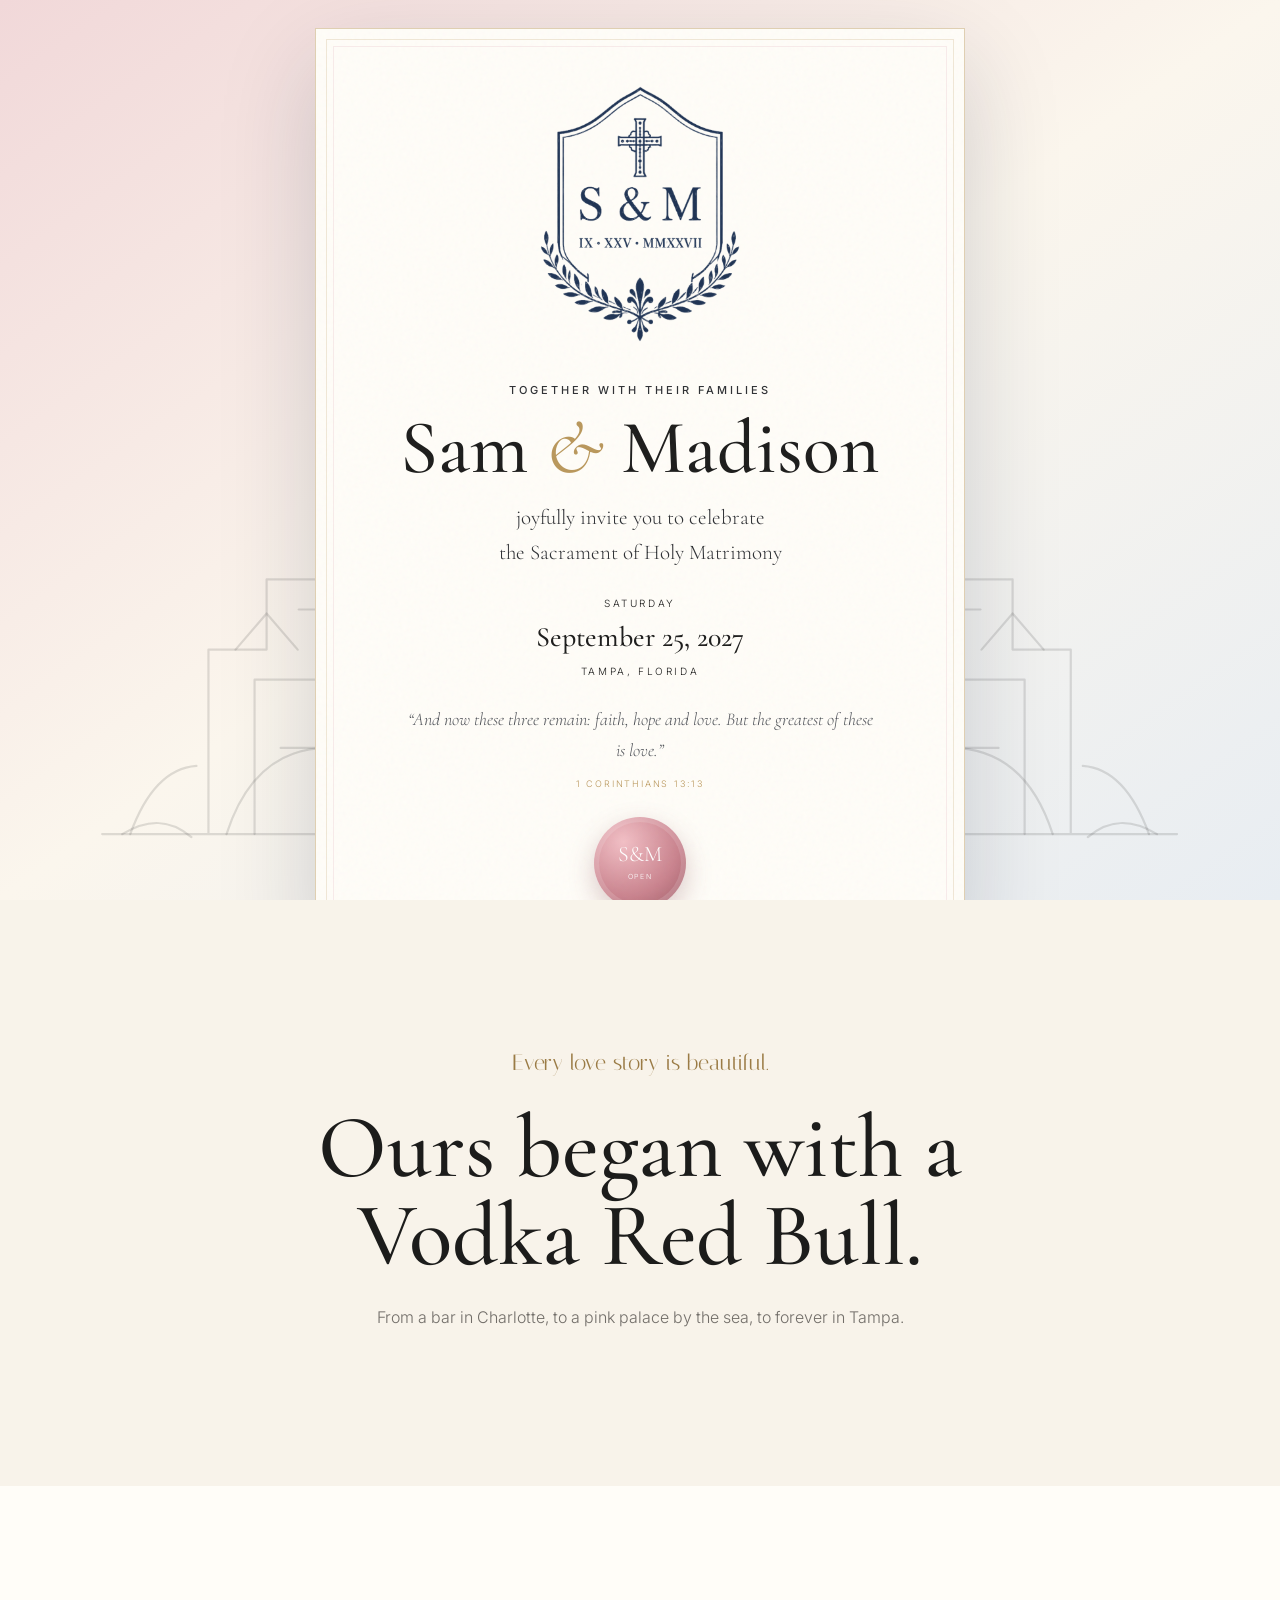
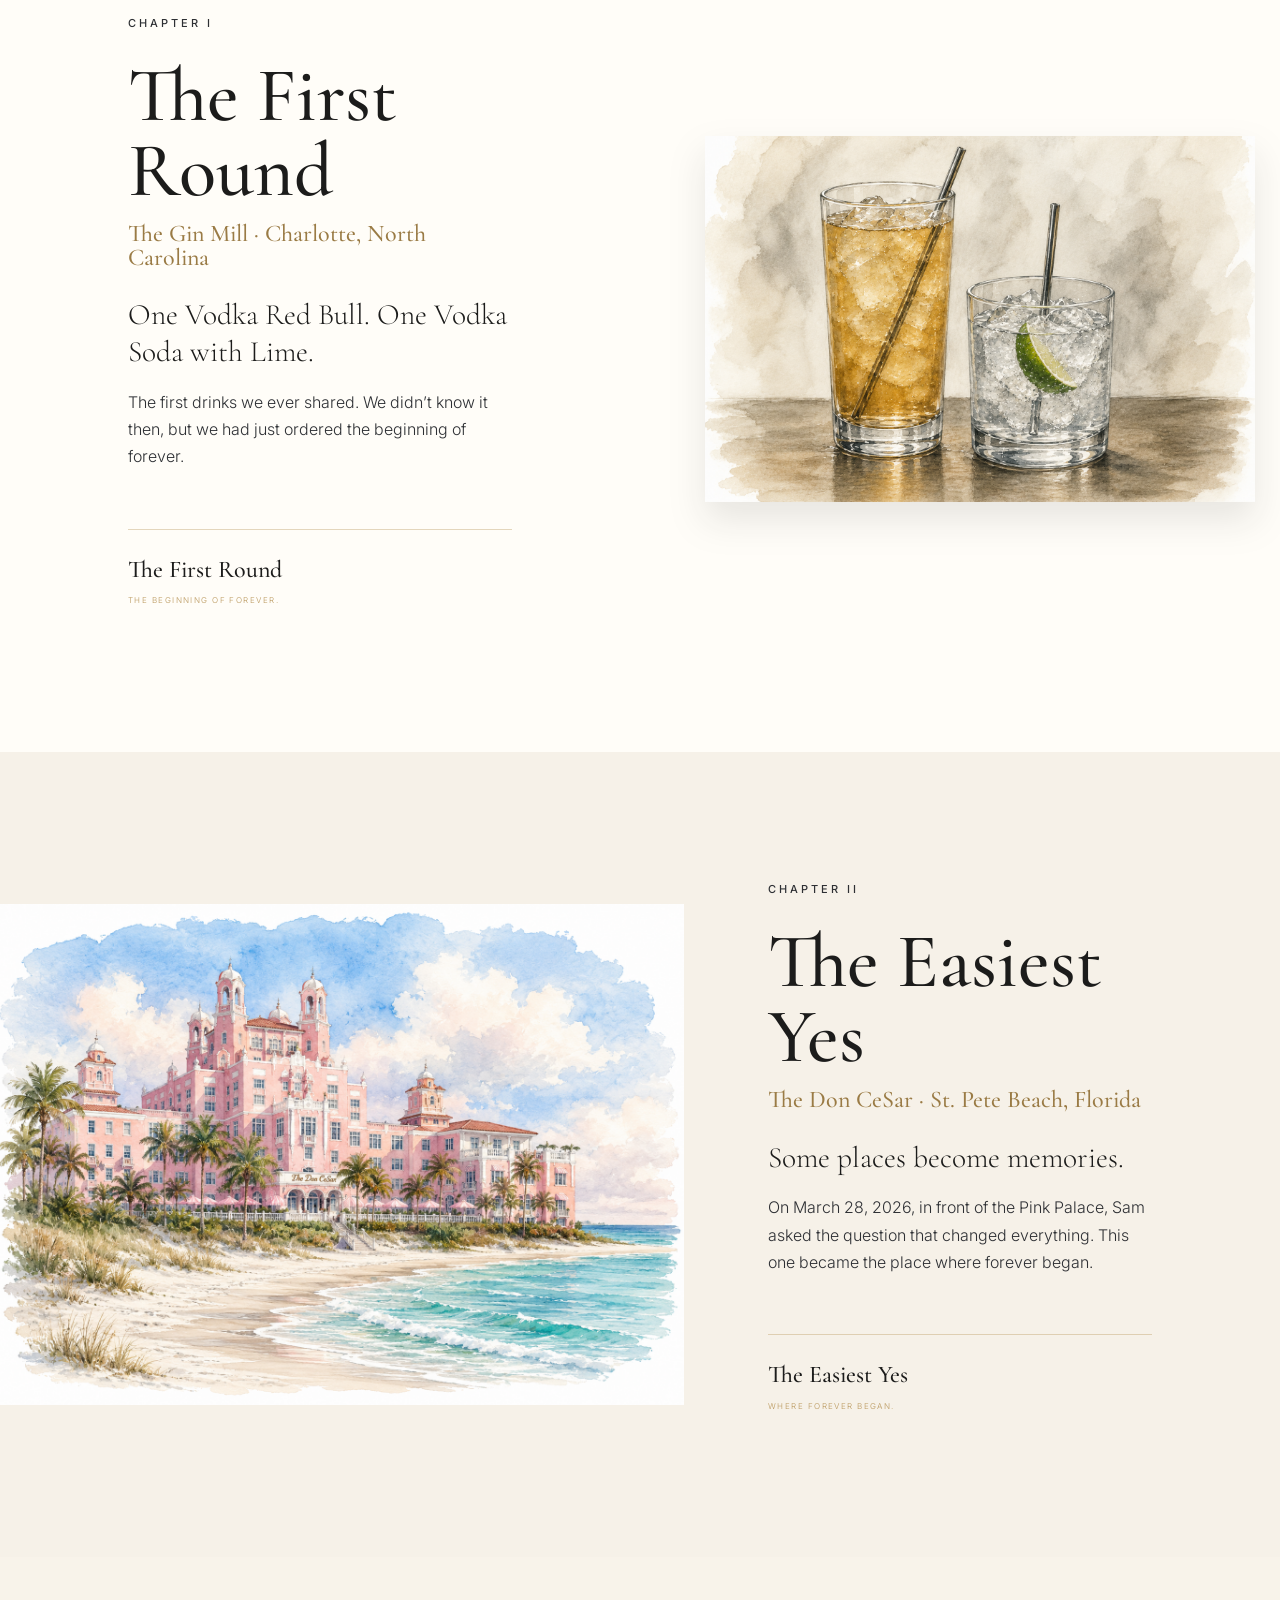
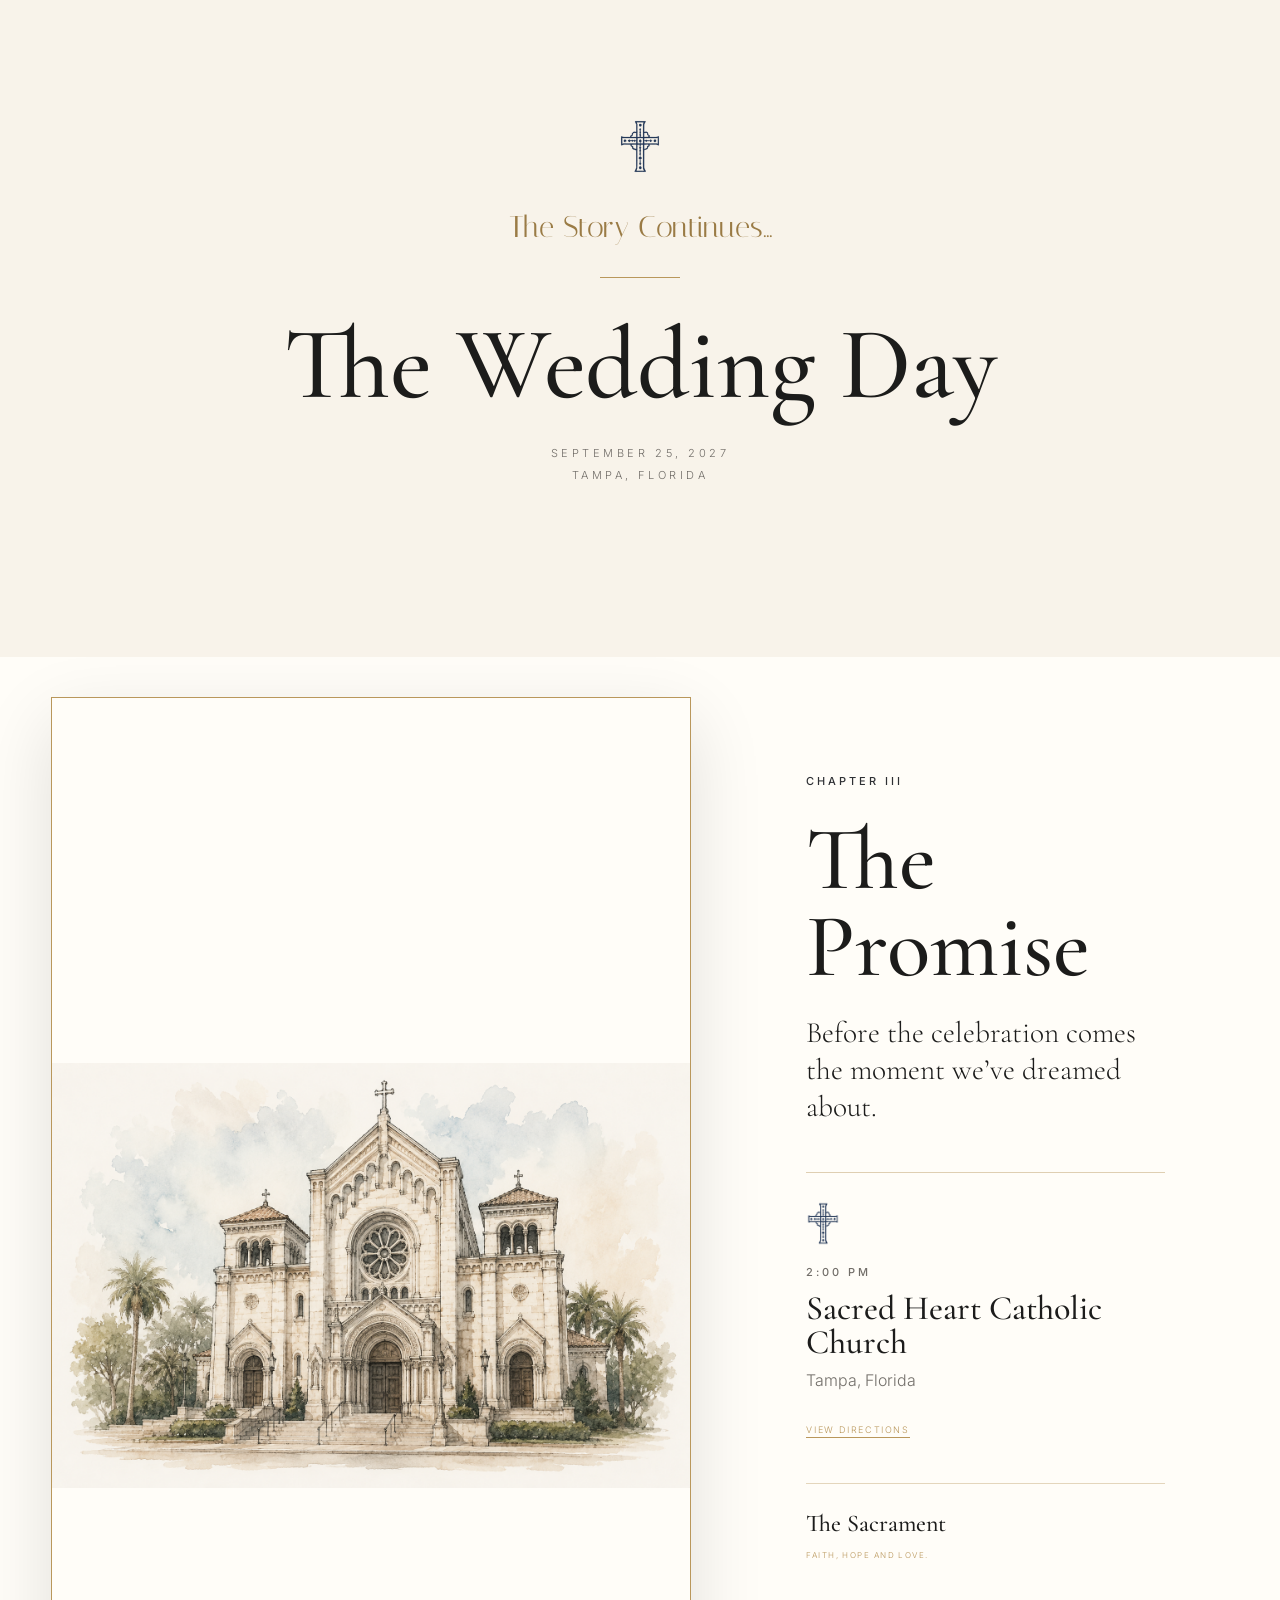
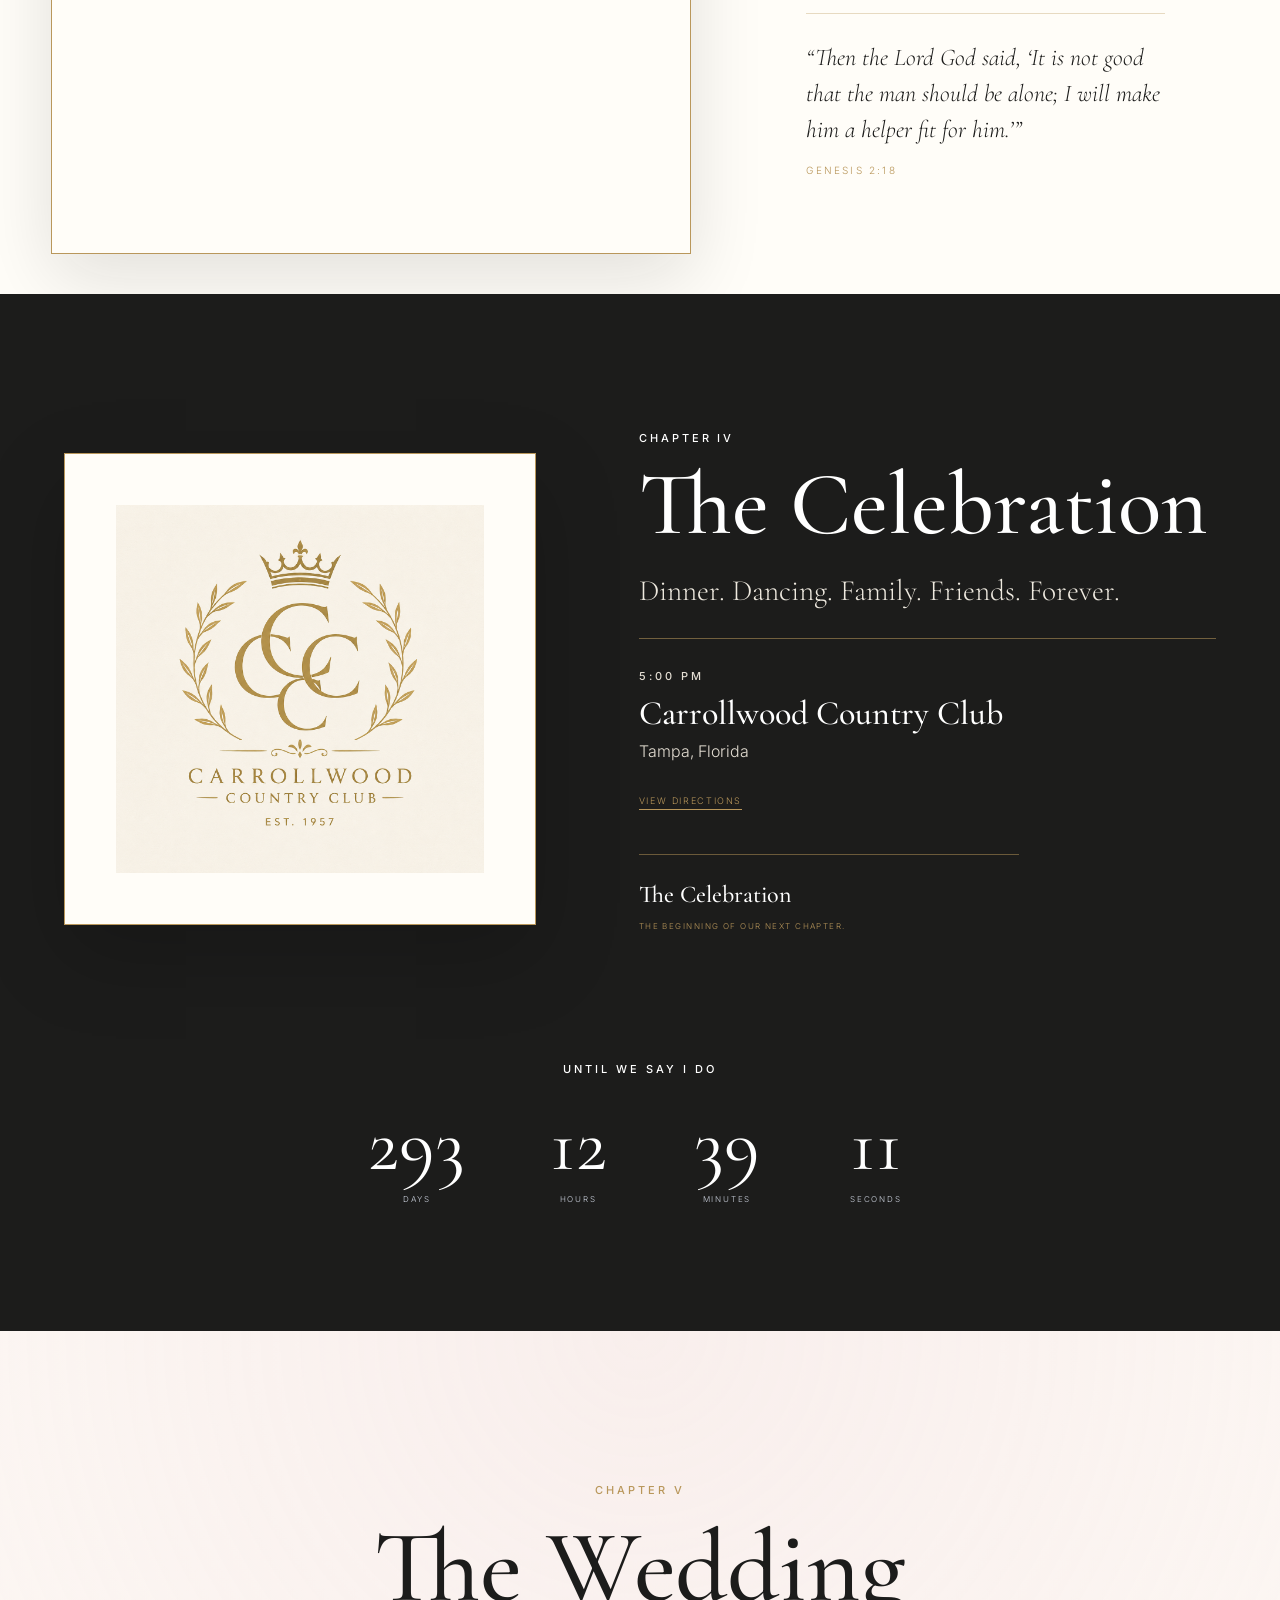
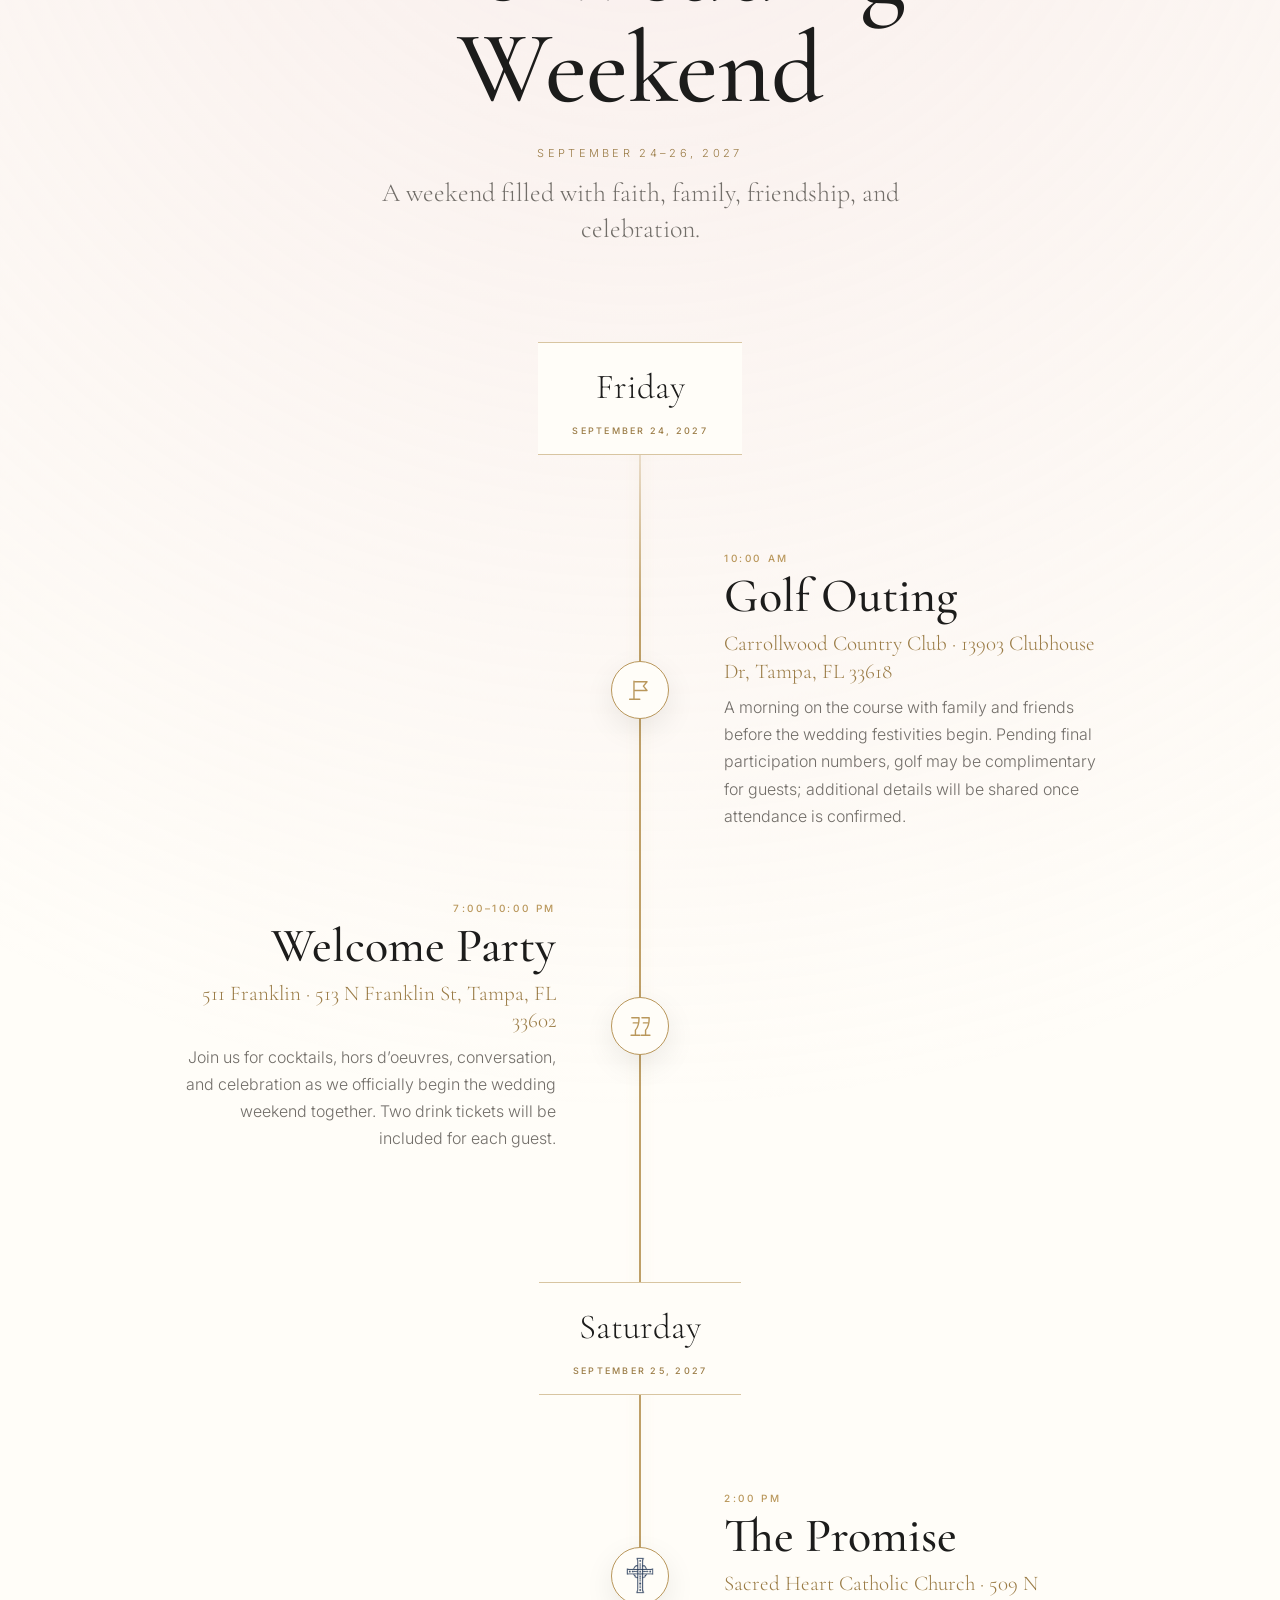
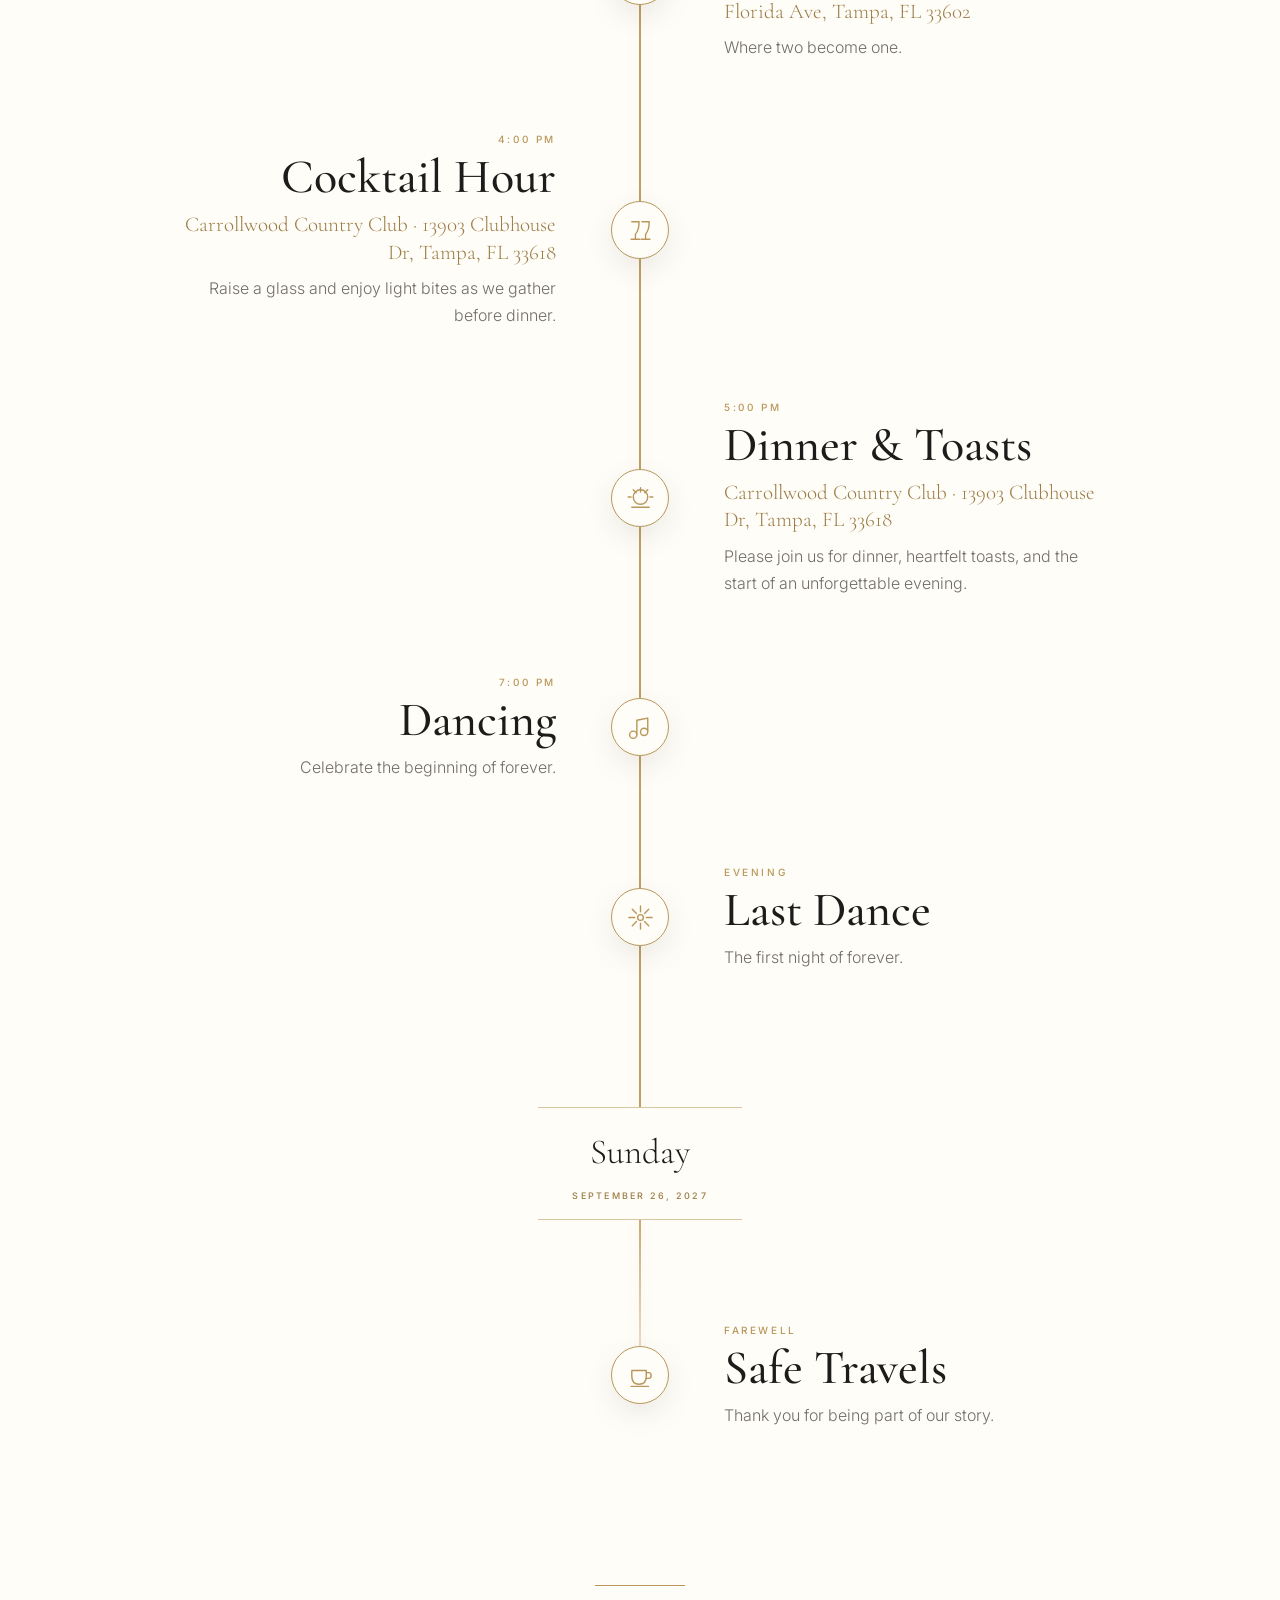
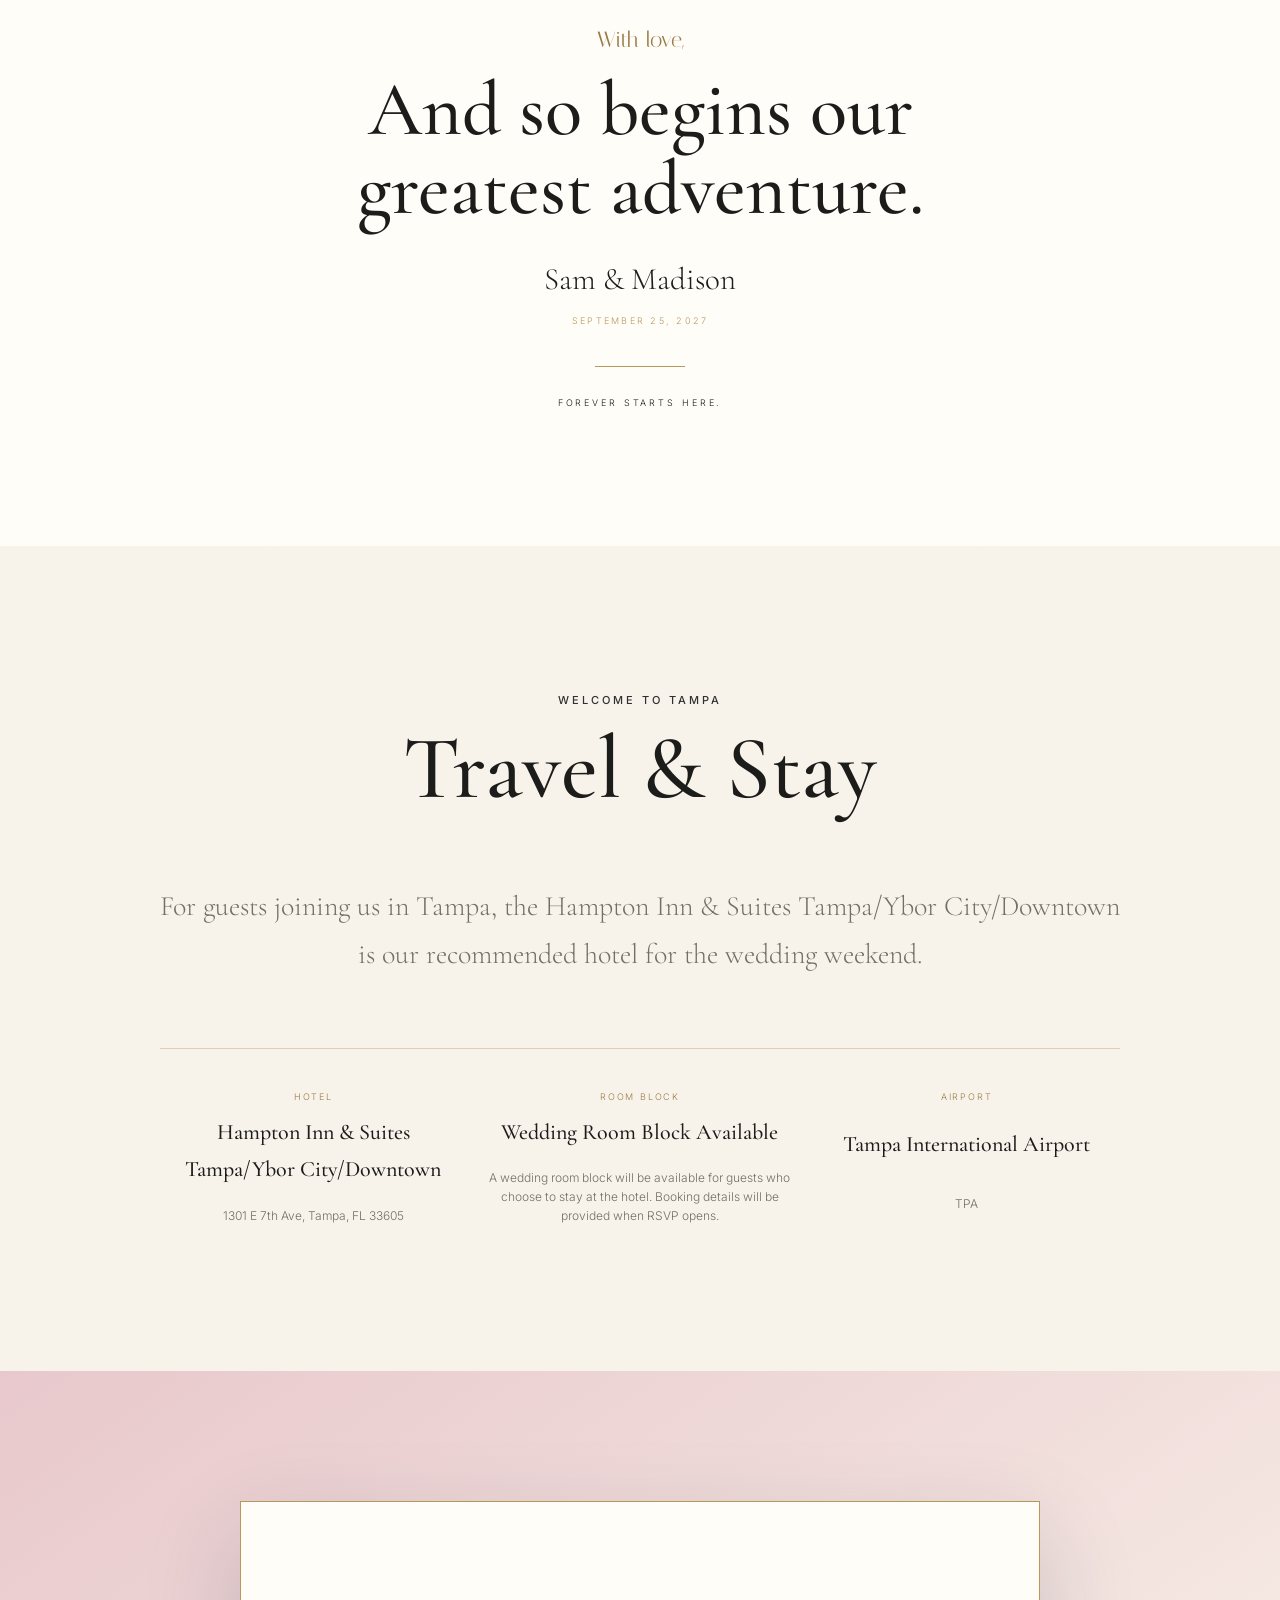
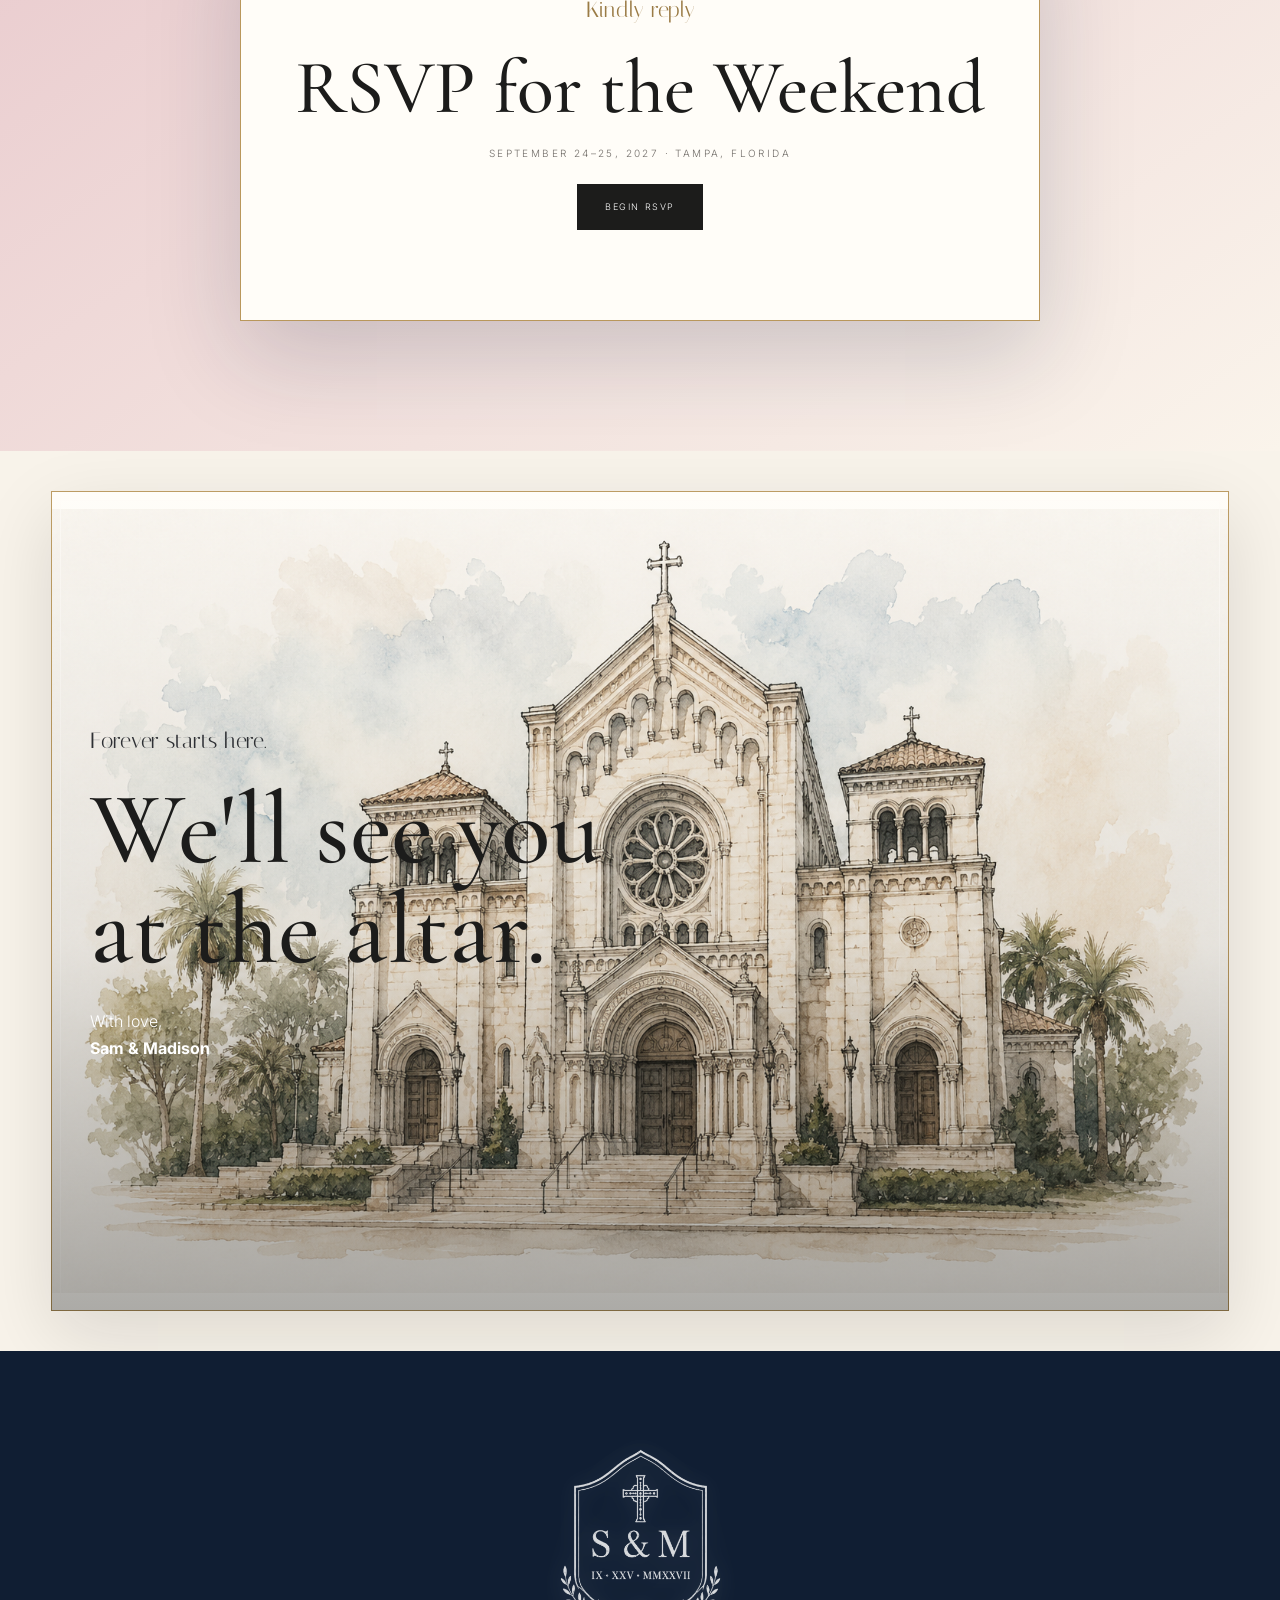
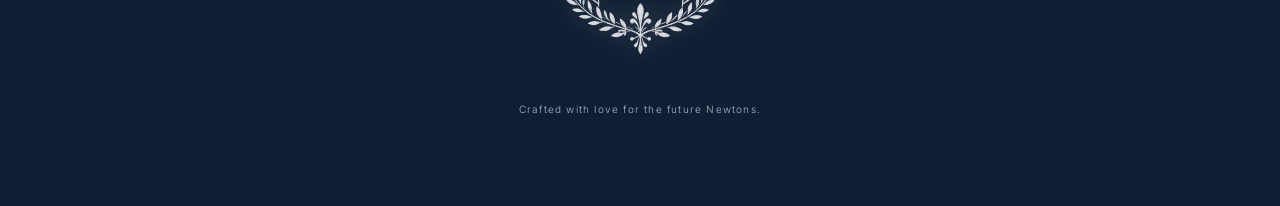
==== commit 7018d6c1: "Add files via upload" ====
--- a/index.html
+++ b/index.html
@@ -3,7 +3,7 @@
 <head>
   <meta charset="utf-8">
   <meta name="viewport" content="width=device-width,initial-scale=1">
-  <meta name="theme-color" content="#203454">
+  <meta name="theme-color" content="#1c1c1b">
   <meta name="description" content="The wedding of Sam and Madison — September 25, 2027 in Tampa, Florida.">
   <title>Sam & Madison | September 25, 2027</title>
   <link rel="preconnect" href="https://fonts.googleapis.com">
@@ -28,7 +28,7 @@
     width:106vw !important;
     max-width:none !important;
     transform:translateX(-50%) !important;
-    color:rgba(32,52,84,.075) !important;
+    color:rgba(28,28,27,.075) !important;
     opacity:1 !important;
   }
   #opening .opening-sketch svg {
--- a/styles.css
+++ b/styles.css
@@ -1,8 +1,10 @@
+/* Refined formal palette: warm ivory, paper white, charcoal black, antique gold.
+   Watercolor artwork and photography are intentionally preserved unchanged. */
 :root{
-  --navy:#203454;
-  --navy-dark:#14243d;
-  --blush:#e8c9ce;
-  --blush-soft:#f4e5e5;
+  --navy:#1c1c1b;
+  --navy-dark:#11110f;
+  --blush:#eee7da;
+  --blush-soft:#f6f1e8;
   --ivory:#f8f3ea;
   --paper:#fffdf8;
   --gold:#b9975b;
@@ -21,7 +23,7 @@
 img,svg{display:block;max-width:100%}
 .opening{position:fixed;inset:0;z-index:100;background:linear-gradient(145deg,#f1d8d9 0%,#fbf6ed 50%,#e8edf2 100%);display:grid;place-items:start center;padding:28px;overflow-x:hidden;overflow-y:auto;-webkit-overflow-scrolling:touch;transition:opacity .9s ease,visibility .9s ease}
 .opening.is-open{opacity:0;visibility:hidden}
-.opening-sketch{position:absolute;left:3vw;right:3vw;bottom:0;color:rgba(32,52,84,.13)}
+.opening-sketch{position:absolute;left:3vw;right:3vw;bottom:0;color:rgba(28,28,27,.13)}
 .opening-sketch svg{width:100%;height:auto}
 .invitation-card{position:relative;width:min(650px,92vw);min-height:680px;margin:auto;background:var(--paper);padding:42px 60px 34px;text-align:center;box-shadow:var(--shadow);border:1px solid rgba(185,151,91,.45);transform:translateY(110vh) rotate(.8deg);animation:invitationRise 1.35s cubic-bezier(.16,.82,.2,1) .25s forwards;overflow:hidden}
 .invitation-card:before,.invitation-card:after{content:"";position:absolute;inset:10px;border:1px solid rgba(185,151,91,.22);pointer-events:none}
@@ -49,28 +51,28 @@
 .seal-label{text-transform:uppercase;letter-spacing:.22em;font-size:7px;margin-top:6px}
 @keyframes invitationRise{to{transform:translateY(0) rotate(0)}}
 .site-header{position:fixed;z-index:30;top:0;left:0;right:0;height:82px;display:flex;align-items:center;justify-content:space-between;padding:0 5vw;color:var(--navy);transition:.35s}
-.site-header.scrolled{background:rgba(248,243,234,.93);color:var(--navy);backdrop-filter:blur(12px);box-shadow:0 8px 35px rgba(20,36,61,.08)}
+.site-header.scrolled{background:rgba(248,243,234,.93);color:var(--navy);backdrop-filter:blur(12px);box-shadow:0 8px 35px rgba(17,17,15,.08)}
 .brand{font-family:"Cormorant Garamond",serif;font-size:27px;letter-spacing:.08em}.brand span{color:var(--gold)}
 .site-header nav{display:flex;gap:34px}.site-header nav a,.menu-button{text-transform:uppercase;letter-spacing:.16em;font-size:10px;font-weight:500}
 .menu-button{display:none;border:0;background:none;color:inherit}
 .hero{position:relative;min-height:100vh;display:grid;align-items:end;overflow:hidden;background:var(--ivory);padding:104px 4vw 4vw}
 .hero-photo,.finale-photo{position:absolute;background-image:url("assets/engagement.jpg");background-size:cover}
-.hero-photo{inset:104px 4vw 4vw;background-position:center 28%;border:1px solid var(--gold);box-shadow:0 24px 70px rgba(20,36,61,.12)}
+.hero-photo{inset:104px 4vw 4vw;background-position:center 28%;border:1px solid var(--gold);box-shadow:0 24px 70px rgba(17,17,15,.12)}
 .hero-photo:after{content:"";position:absolute;inset:8px;border:1px solid rgba(255,253,248,.68);pointer-events:none}
-.hero-shade{position:absolute;inset:104px 4vw 4vw;background:linear-gradient(90deg,rgba(20,36,61,.72) 0%,rgba(20,36,61,.42) 34%,rgba(20,36,61,.04) 67%),linear-gradient(180deg,rgba(20,36,61,.02) 45%,rgba(20,36,61,.40) 100%)}
+.hero-shade{position:absolute;inset:104px 4vw 4vw;background:linear-gradient(90deg,rgba(17,17,15,.72) 0%,rgba(17,17,15,.42) 34%,rgba(17,17,15,.04) 67%),linear-gradient(180deg,rgba(17,17,15,.02) 45%,rgba(17,17,15,.40) 100%)}
 .hero-copy{position:relative;color:white;padding:0 7vw 8vh;max-width:840px}
 .hero-copy h2{font-size:clamp(66px,10vw,150px);margin:5px 0 16px;letter-spacing:-.04em}
 .hero-copy>p:not(.eyebrow){letter-spacing:.15em;text-transform:uppercase;font-size:11px}
 .text-link{display:inline-flex;gap:14px;margin-top:26px;border-bottom:1px solid rgba(255,255,255,.55);padding-bottom:7px;text-transform:uppercase;letter-spacing:.17em;font-size:10px}
 .editorial-intro{text-align:center;padding:145px 25px 155px;max-width:970px;margin:auto}
-.script{font-family:"Italiana","Cormorant Garamond",serif;font-size:22px;color:#bd7e87}
+.script{font-family:"Italiana","Cormorant Garamond",serif;font-size:22px;color:#9a7b45}
 .editorial-intro h2,.section-title h2{font-size:clamp(52px,7vw,92px);color:var(--navy);margin:16px 0 24px}
 .editorial-intro>p:last-child{max-width:590px;margin:auto;color:var(--muted)}
 .story-row{min-height:720px;display:grid;grid-template-columns:1fr 1fr;align-items:stretch;background:var(--paper)}
 .story-row.reverse .story-copy{order:2}.story-row.blush{background:var(--blush-soft)}
 .story-copy{padding:clamp(70px,10vw,150px);display:flex;flex-direction:column;justify-content:center}
 .story-copy h2{font-size:clamp(52px,6vw,86px);color:var(--navy);margin:14px 0}
-.story-copy h3{font-size:24px;color:#b87882;margin-bottom:28px}
+.story-copy h3{font-size:24px;color:#9a7b45;margin-bottom:28px}
 .story-copy p:last-child{max-width:560px;color:var(--muted)}
 .illustration{display:grid;place-items:center;padding:20px 20px 20px 70px;color:var(--navy)}
 .illustration svg{width:min(100%,620px);max-height:620px}
@@ -80,7 +82,7 @@
     padding: 25px;
     margin-left: 40px;
 }
-.vodka-sodas-realistic{display:block;width:min(100%,620px);height:auto;object-fit:contain;filter:drop-shadow(0 18px 18px rgba(20,36,61,.10))}
+.vodka-sodas-realistic{display:block;width:min(100%,620px);height:auto;object-fit:contain;filter:drop-shadow(0 18px 18px rgba(17,17,15,.10))}
 .vodka-sodas-sketch{overflow:visible}
 .vodka-sodas-sketch .glass-lines{stroke-width:3.2}
 .vodka-sodas-sketch .ice-lines{stroke-width:2.1;opacity:.66}
@@ -92,7 +94,7 @@
 .section-title{text-align:center;margin-bottom:70px}.details .section-title h2{color:white}
 .detail-grid{display:grid;grid-template-columns:repeat(2,minmax(0,1fr));gap:30px;max-width:1120px;margin:auto}
 .detail-card{border:1px solid rgba(185,151,91,.65);padding:70px 45px;text-align:center;background:rgba(255,255,255,.03)}
-.detail-icon{font-size:32px;color:var(--gold)}.detail-card h3{font-size:38px;margin:14px 0}.detail-card p{color:#d9dde5}
+.detail-icon{font-size:32px;color:var(--gold)}.detail-card h3{font-size:38px;margin:14px 0}.detail-card p{color:#e4ded3}
 .detail-card a{display:inline-block;margin-top:18px;color:var(--gold);text-transform:uppercase;letter-spacing:.18em;font-size:9px;border-bottom:1px solid}
 .countdown-wrap{text-align:center;margin-top:100px}.countdown{display:flex;justify-content:center;gap:clamp(22px,6vw,80px);margin-top:28px}
 .countdown div{min-width:72px}.countdown strong{display:block;font-family:"Cormorant Garamond",serif;font-size:clamp(48px,6vw,78px);font-weight:400;line-height:1}
@@ -100,14 +102,14 @@
 .travel{padding:145px 25px;background:var(--ivory)}
 .travel-copy{max-width:960px;margin:auto;text-align:center}.travel-copy>p{font-family:"Cormorant Garamond",serif;font-size:28px;color:var(--muted)}
 .travel-columns{display:grid;grid-template-columns:repeat(3,1fr);gap:20px;margin-top:70px;border-top:1px solid rgba(185,151,91,.4);padding-top:40px}
-.travel-columns div{display:grid;gap:9px}.travel-columns span{text-transform:uppercase;letter-spacing:.2em;font-size:9px;color:#b87882}
+.travel-columns div{display:grid;gap:9px}.travel-columns span{text-transform:uppercase;letter-spacing:.2em;font-size:9px;color:#9a7b45}
 .travel-columns strong{font-family:"Cormorant Garamond",serif;font-size:22px;color:var(--navy);font-weight:500}
 .rsvp{padding:130px 25px;background:linear-gradient(145deg,#e8c8cc,#faf4eb)}
 .rsvp-card{max-width:800px;margin:auto;background:var(--paper);border:1px solid var(--gold);text-align:center;padding:90px 35px;box-shadow:var(--shadow)}
 .rsvp-card h2{font-size:76px;color:var(--navy);margin:5px 0 20px}.rsvp-card p:not(.script){color:var(--muted)}
 .button{display:inline-block;margin-top:22px;padding:15px 28px;background:var(--navy);color:white;text-transform:uppercase;letter-spacing:.18em;font-size:9px}
 .finale{position:relative;min-height:82vh;display:grid;place-items:center;text-align:center;color:white}
-.finale-photo{inset:0;background-position:center 45%}.finale-overlay{position:absolute;inset:0;background:rgba(20,36,61,.64)}
+.finale-photo{inset:0;background-position:center 45%}.finale-overlay{position:absolute;inset:0;background:rgba(17,17,15,.64)}
 .finale-copy{position:relative;padding:30px}.finale-copy h2{font-size:clamp(58px,8vw,110px);margin:15px 0}.finale-copy .script{color:#f0ccd1}
 footer{text-align:center;padding:70px 20px;background:#101e33;color:#f1eee8}
 .footer-crest{display:grid;gap:2px;margin-bottom:22px}.footer-crest span{color:var(--gold)}.footer-crest strong{font-family:"Cormorant Garamond",serif;font-size:33px;font-weight:500}
@@ -116,7 +118,7 @@
 @media(max-width:800px){
   .invitation-card{min-height:auto;padding:34px 24px 28px}.crest{width:176px;height:176px;padding:23px 20px 20px}.crest:before{inset:8px}.crest strong{font-size:38px}.crest span:not(.cross){font-size:7.5px;margin:12px 0 9px}.crest small{font-size:6.2px;letter-spacing:.12em}.invitation-card h1{font-size:48px}.invite-copy{font-size:18px}.invitation-card blockquote{font-size:15px}.seal{width:78px;height:78px}
   .site-header{height:68px;padding:0 20px}.menu-button{display:block}.site-header nav{display:none;position:absolute;top:68px;left:0;right:0;background:rgba(248,243,234,.98);color:var(--navy);padding:26px;flex-direction:column;gap:20px}.site-header nav.open{display:flex}
-  .hero{min-height:90vh;padding:82px 16px 16px}.hero-photo{inset:82px 16px 16px;background-position:center center}.hero-shade{inset:82px 16px 16px;background:linear-gradient(180deg,rgba(20,36,61,.03) 25%,rgba(20,36,61,.72) 100%)}.hero-copy{padding:0 24px 48px}.hero-copy h2{font-size:66px}
+  .hero{min-height:90vh;padding:82px 16px 16px}.hero-photo{inset:82px 16px 16px;background-position:center center}.hero-shade{inset:82px 16px 16px;background:linear-gradient(180deg,rgba(17,17,15,.03) 25%,rgba(17,17,15,.72) 100%)}.hero-copy{padding:0 24px 48px}.hero-copy h2{font-size:66px}
   .editorial-intro{padding:100px 22px}.story-row,.story-row.reverse{grid-template-columns:1fr;min-height:auto}.story-row.reverse .story-copy{order:0}.story-copy{padding:80px 28px}.illustration{padding:45px;min-height:470px}.story-copy h2{font-size:56px}
   .details{padding:100px 22px}.detail-grid{grid-template-columns:1fr}.detail-card{padding:55px 25px}.countdown{gap:18px}.countdown div{min-width:54px}.countdown strong{font-size:44px}
   .travel{padding:100px 22px}.travel-columns{grid-template-columns:1fr;gap:36px}.rsvp{padding:90px 18px}.rsvp-card{padding:70px 25px}.rsvp-card h2{font-size:62px}
@@ -234,7 +236,7 @@
     background-color:var(--paper);
 
     border:1px solid var(--gold);
-    box-shadow:0 24px 70px rgba(20,36,61,.12);
+    box-shadow:0 24px 70px rgba(17,17,15,.12);
 }
 .finale-photo::after{
     content:"";
@@ -251,8 +253,8 @@
     background:linear-gradient(
         to bottom,
         rgba(255,255,255,.05) 0%,
-        rgba(20,36,61,.08) 55%,
-        rgba(20,36,61,.35) 100%
+        rgba(17,17,15,.08) 55%,
+        rgba(17,17,15,.35) 100%
     );
 }
 
@@ -297,10 +299,10 @@
   
 
 /* EDITORIAL CHAPTER EXPERIENCE */
-.chapter-panel{position:relative;overflow:hidden}.chapter-number{position:absolute;z-index:0;top:50%;transform:translateY(-50%);font-family:"Cormorant Garamond",serif;font-size:clamp(240px,34vw,560px);line-height:.7;color:rgba(32,52,84,.055);pointer-events:none;user-select:none}.chapter-one .chapter-number,.promise .chapter-number{left:-.04em}.chapter-two .chapter-number,.celebration-chapter .chapter-number{right:-.02em}.chapter-panel>*:not(.chapter-number){position:relative;z-index:1}.chapter-lead{font-family:"Cormorant Garamond",serif;font-size:clamp(25px,2.3vw,34px);line-height:1.25;color:var(--navy);margin-bottom:18px}.art-caption{display:grid;gap:4px;margin-top:42px;padding-top:20px;border-top:1px solid rgba(185,151,91,.38);max-width:380px}.art-caption strong{font-family:"Cormorant Garamond",serif;font-size:24px;color:var(--navy);font-weight:500}.art-caption span{text-transform:uppercase;letter-spacing:.18em;font-size:8px;color:var(--gold)}
-.story-row{position:relative}.story-copy,.illustration{position:relative;z-index:1}.vodka-sodas-realistic,.don-cesar-watercolor{transition:transform .8s cubic-bezier(.2,.7,.2,1),filter .8s ease}.story-row:hover .vodka-sodas-realistic,.story-row:hover .don-cesar-watercolor{transform:translateY(-6px);filter:drop-shadow(0 24px 28px rgba(20,36,61,.13))}
-.promise{min-height:900px;display:grid;grid-template-columns:1.08fr .92fr;align-items:stretch;background:var(--paper)}.promise-art{min-height:780px;margin:40px 0 40px 4vw;background:url("assets/cathedral.jpeg") center/contain no-repeat;border:1px solid var(--gold);box-shadow:0 24px 70px rgba(20,36,61,.12)}.promise-copy{padding:clamp(80px,9vw,140px);display:flex;flex-direction:column;justify-content:center}.promise-copy h2,.celebration-copy h2{font-size:clamp(58px,7vw,100px);color:var(--navy);margin:14px 0 24px}.promise-details,.celebration-details{margin-top:28px;padding-top:28px;border-top:1px solid rgba(185,151,91,.45)}.promise-details h3,.celebration-details h3{font-size:34px;color:var(--navy);margin:10px 0 8px}.promise-details p,.celebration-details p{color:var(--muted)}.promise-details a,.celebration-details a{display:inline-block;margin-top:12px;color:var(--gold);text-transform:uppercase;letter-spacing:.18em;font-size:9px;border-bottom:1px solid}
-.celebration-chapter{padding:135px 5vw 120px;background:var(--navy);color:white}.celebration-chapter .chapter-number{color:rgba(255,255,255,.035)}.celebration-inner{max-width:1180px;margin:auto;display:grid;grid-template-columns:.9fr 1.1fr;gap:clamp(50px,8vw,120px);align-items:center}.celebration-logo{background:var(--paper);border:1px solid var(--gold);padding:clamp(25px,4vw,55px);box-shadow:0 30px 80px rgba(0,0,0,.18)}.celebration-logo img{width:100%;height:auto}.celebration-copy h2{color:white}.celebration-copy .chapter-lead{color:#e6e8ee}.celebration-details{border-color:rgba(185,151,91,.55)}.celebration-details h3{color:white}.celebration-details p{color:#d9dde5}.celebration-copy .art-caption{border-color:rgba(185,151,91,.5)}.celebration-copy .art-caption strong{color:white}.celebration-chapter .countdown-wrap{margin-top:110px}
+.chapter-panel{position:relative;overflow:hidden}.chapter-number{position:absolute;z-index:0;top:50%;transform:translateY(-50%);font-family:"Cormorant Garamond",serif;font-size:clamp(240px,34vw,560px);line-height:.7;color:rgba(28,28,27,.055);pointer-events:none;user-select:none}.chapter-one .chapter-number,.promise .chapter-number{left:-.04em}.chapter-two .chapter-number,.celebration-chapter .chapter-number{right:-.02em}.chapter-panel>*:not(.chapter-number){position:relative;z-index:1}.chapter-lead{font-family:"Cormorant Garamond",serif;font-size:clamp(25px,2.3vw,34px);line-height:1.25;color:var(--navy);margin-bottom:18px}.art-caption{display:grid;gap:4px;margin-top:42px;padding-top:20px;border-top:1px solid rgba(185,151,91,.38);max-width:380px}.art-caption strong{font-family:"Cormorant Garamond",serif;font-size:24px;color:var(--navy);font-weight:500}.art-caption span{text-transform:uppercase;letter-spacing:.18em;font-size:8px;color:var(--gold)}
+.story-row{position:relative}.story-copy,.illustration{position:relative;z-index:1}.vodka-sodas-realistic,.don-cesar-watercolor{transition:transform .8s cubic-bezier(.2,.7,.2,1),filter .8s ease}.story-row:hover .vodka-sodas-realistic,.story-row:hover .don-cesar-watercolor{transform:translateY(-6px);filter:drop-shadow(0 24px 28px rgba(17,17,15,.13))}
+.promise{min-height:900px;display:grid;grid-template-columns:1.08fr .92fr;align-items:stretch;background:var(--paper)}.promise-art{min-height:780px;margin:40px 0 40px 4vw;background:url("assets/cathedral.jpeg") center/contain no-repeat;border:1px solid var(--gold);box-shadow:0 24px 70px rgba(17,17,15,.12)}.promise-copy{padding:clamp(80px,9vw,140px);display:flex;flex-direction:column;justify-content:center}.promise-copy h2,.celebration-copy h2{font-size:clamp(58px,7vw,100px);color:var(--navy);margin:14px 0 24px}.promise-details,.celebration-details{margin-top:28px;padding-top:28px;border-top:1px solid rgba(185,151,91,.45)}.promise-details h3,.celebration-details h3{font-size:34px;color:var(--navy);margin:10px 0 8px}.promise-details p,.celebration-details p{color:var(--muted)}.promise-details a,.celebration-details a{display:inline-block;margin-top:12px;color:var(--gold);text-transform:uppercase;letter-spacing:.18em;font-size:9px;border-bottom:1px solid}
+.celebration-chapter{padding:135px 5vw 120px;background:var(--navy);color:white}.celebration-chapter .chapter-number{color:rgba(255,255,255,.035)}.celebration-inner{max-width:1180px;margin:auto;display:grid;grid-template-columns:.9fr 1.1fr;gap:clamp(50px,8vw,120px);align-items:center}.celebration-logo{background:var(--paper);border:1px solid var(--gold);padding:clamp(25px,4vw,55px);box-shadow:0 30px 80px rgba(0,0,0,.18)}.celebration-logo img{width:100%;height:auto}.celebration-copy h2{color:white}.celebration-copy .chapter-lead{color:#eee9df}.celebration-details{border-color:rgba(185,151,91,.55)}.celebration-details h3{color:white}.celebration-details p{color:#e4ded3}.celebration-copy .art-caption{border-color:rgba(185,151,91,.5)}.celebration-copy .art-caption strong{color:white}.celebration-chapter .countdown-wrap{margin-top:110px}
 .button,.text-link,.promise-details a,.celebration-details a{transition:transform .3s ease,opacity .3s ease}.button:hover{transform:translateY(-3px)}.text-link:hover,.promise-details a:hover,.celebration-details a:hover{opacity:.68}.site-header nav a{position:relative}.site-header nav a:after{content:"";position:absolute;left:0;right:100%;bottom:-7px;height:1px;background:var(--gold);transition:right .3s ease}.site-header nav a:hover:after{right:0}
 @media(max-width:800px){.loader-date{font-size:8px}.chapter-number{font-size:230px;top:22%;transform:none}.promise{grid-template-columns:1fr;min-height:auto}.promise-art{min-height:480px;margin:16px}.promise-copy{padding:75px 28px}.celebration-chapter{padding:95px 22px}.celebration-inner{grid-template-columns:1fr}.celebration-logo{max-width:520px;margin:auto}.art-caption{margin-top:32px}}
 
@@ -322,7 +324,7 @@
 .break-script{
   font-family:"Italiana","Cormorant Garamond",serif;
   font-size:30px;
-  color:#b87882;
+  color:#9a7b45;
   margin:0 0 24px;
 }
 .break-line{
@@ -403,7 +405,7 @@
   text-transform:uppercase;
   letter-spacing:.3em;
   font-size:11px;
-  color:#b87882;
+  color:#9a7b45;
 }
 .weekend-intro{
   max-width:620px;
@@ -456,7 +458,7 @@
   font-weight:500;
   text-transform:uppercase;
   letter-spacing:.25em;
-  color:#b87882;
+  color:#9a7b45;
 }
 .timeline-event{
   position:relative;
@@ -488,7 +490,7 @@
   color:var(--gold);
   display:grid;
   place-items:center;
-  box-shadow:0 10px 30px rgba(20,36,61,.08);
+  box-shadow:0 10px 30px rgba(17,17,15,.08);
 }
 .timeline-marker svg{width:29px;height:29px}
 .timeline-marker path,
@@ -522,7 +524,7 @@
   font-family:"Cormorant Garamond",serif;
   font-size:21px;
   line-height:1.3;
-  color:#b87882!important;
+  color:#9a7b45!important;
 }
 .timeline-day-final{margin-bottom:30px}
 .weekend-closing{
@@ -548,7 +550,7 @@
   margin:0;
   font-family:"Italiana","Cormorant Garamond",serif;
   font-size:22px;
-  color:#b87882;
+  color:#9a7b45;
 }
 .closing-names{
   margin:0;
